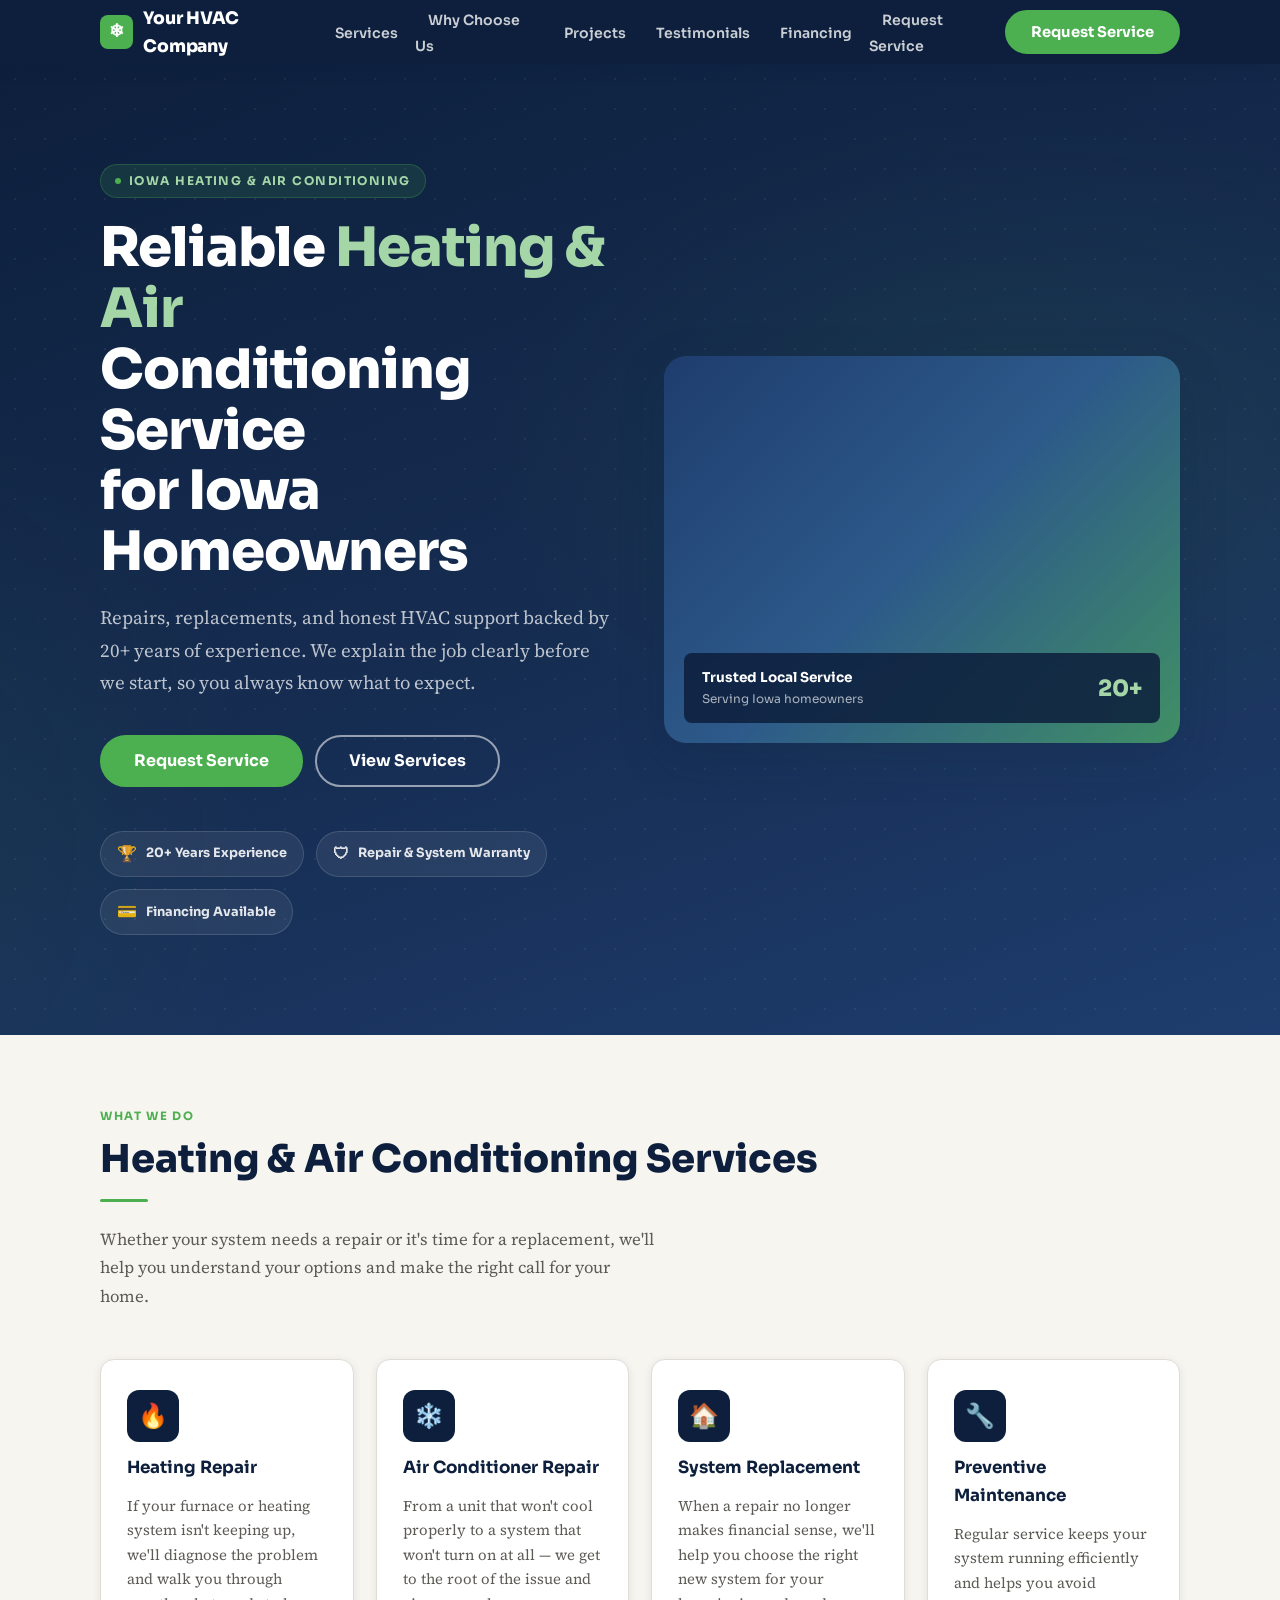
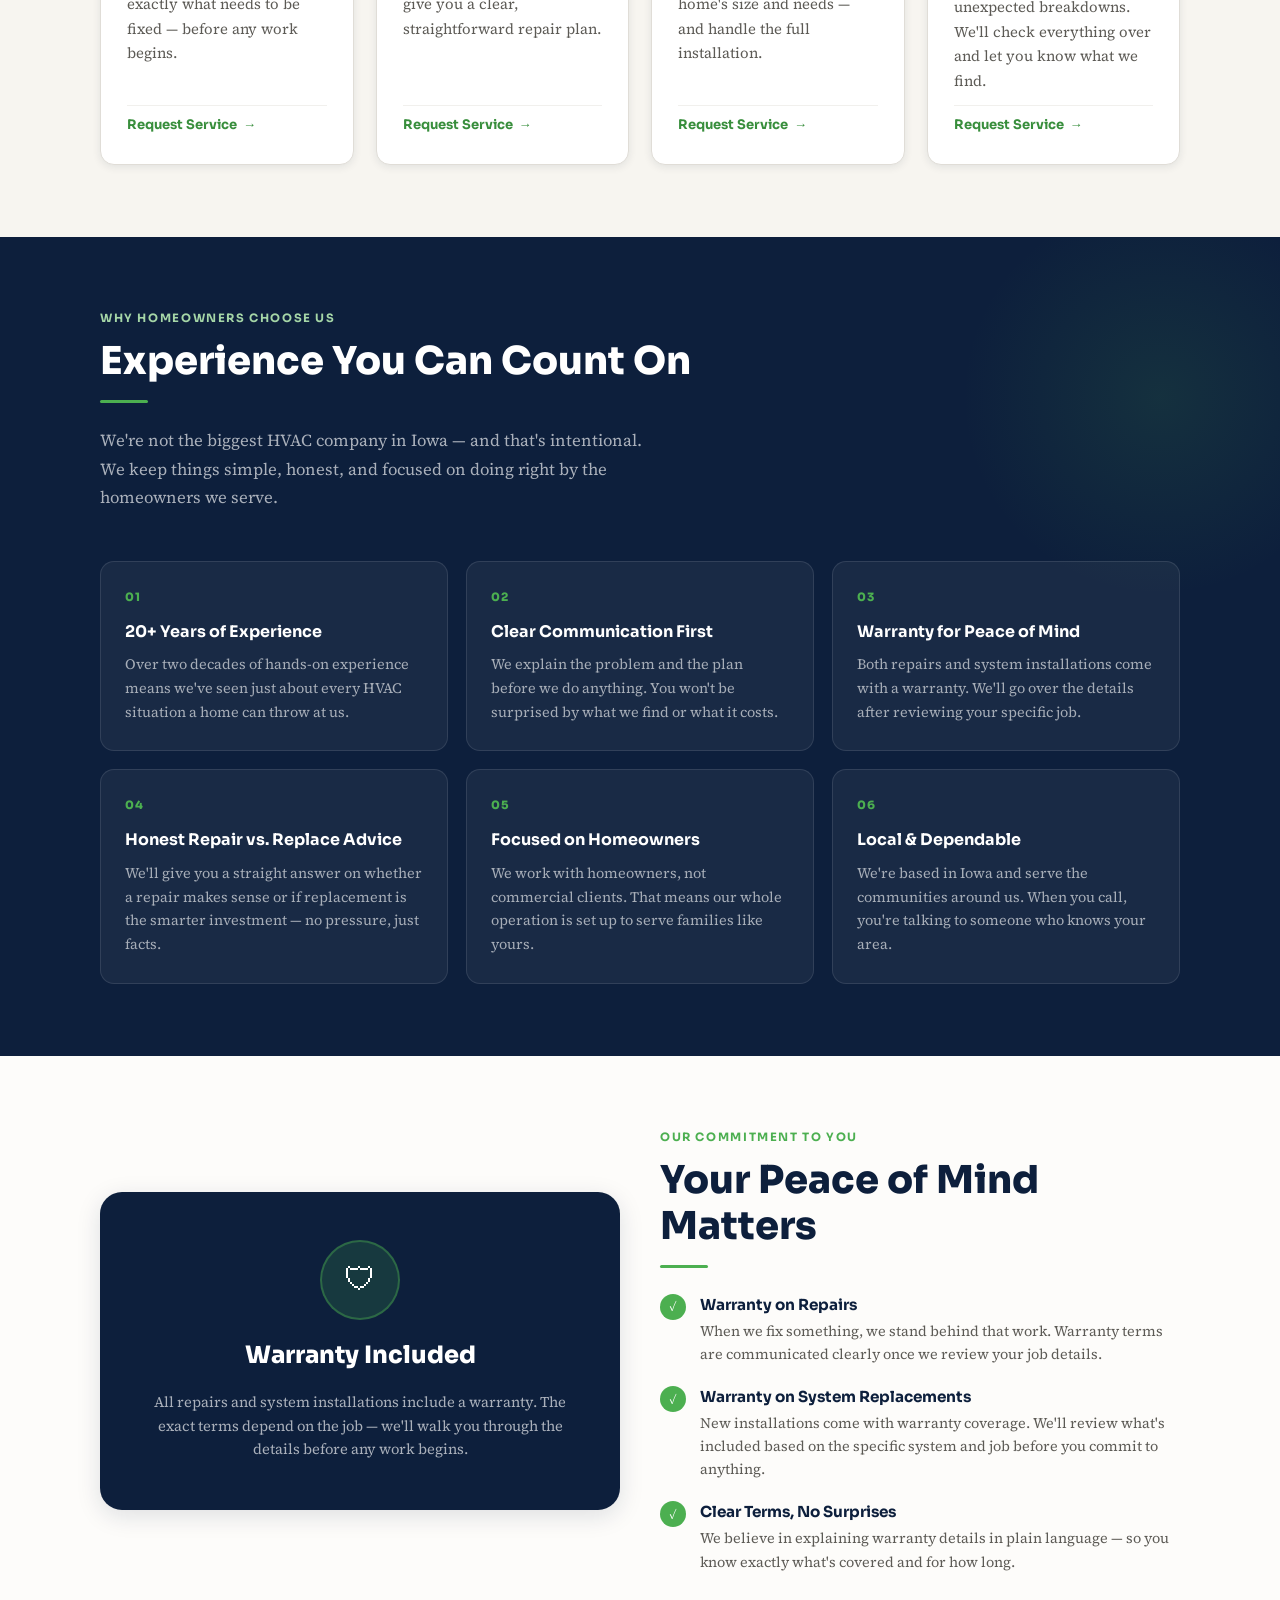
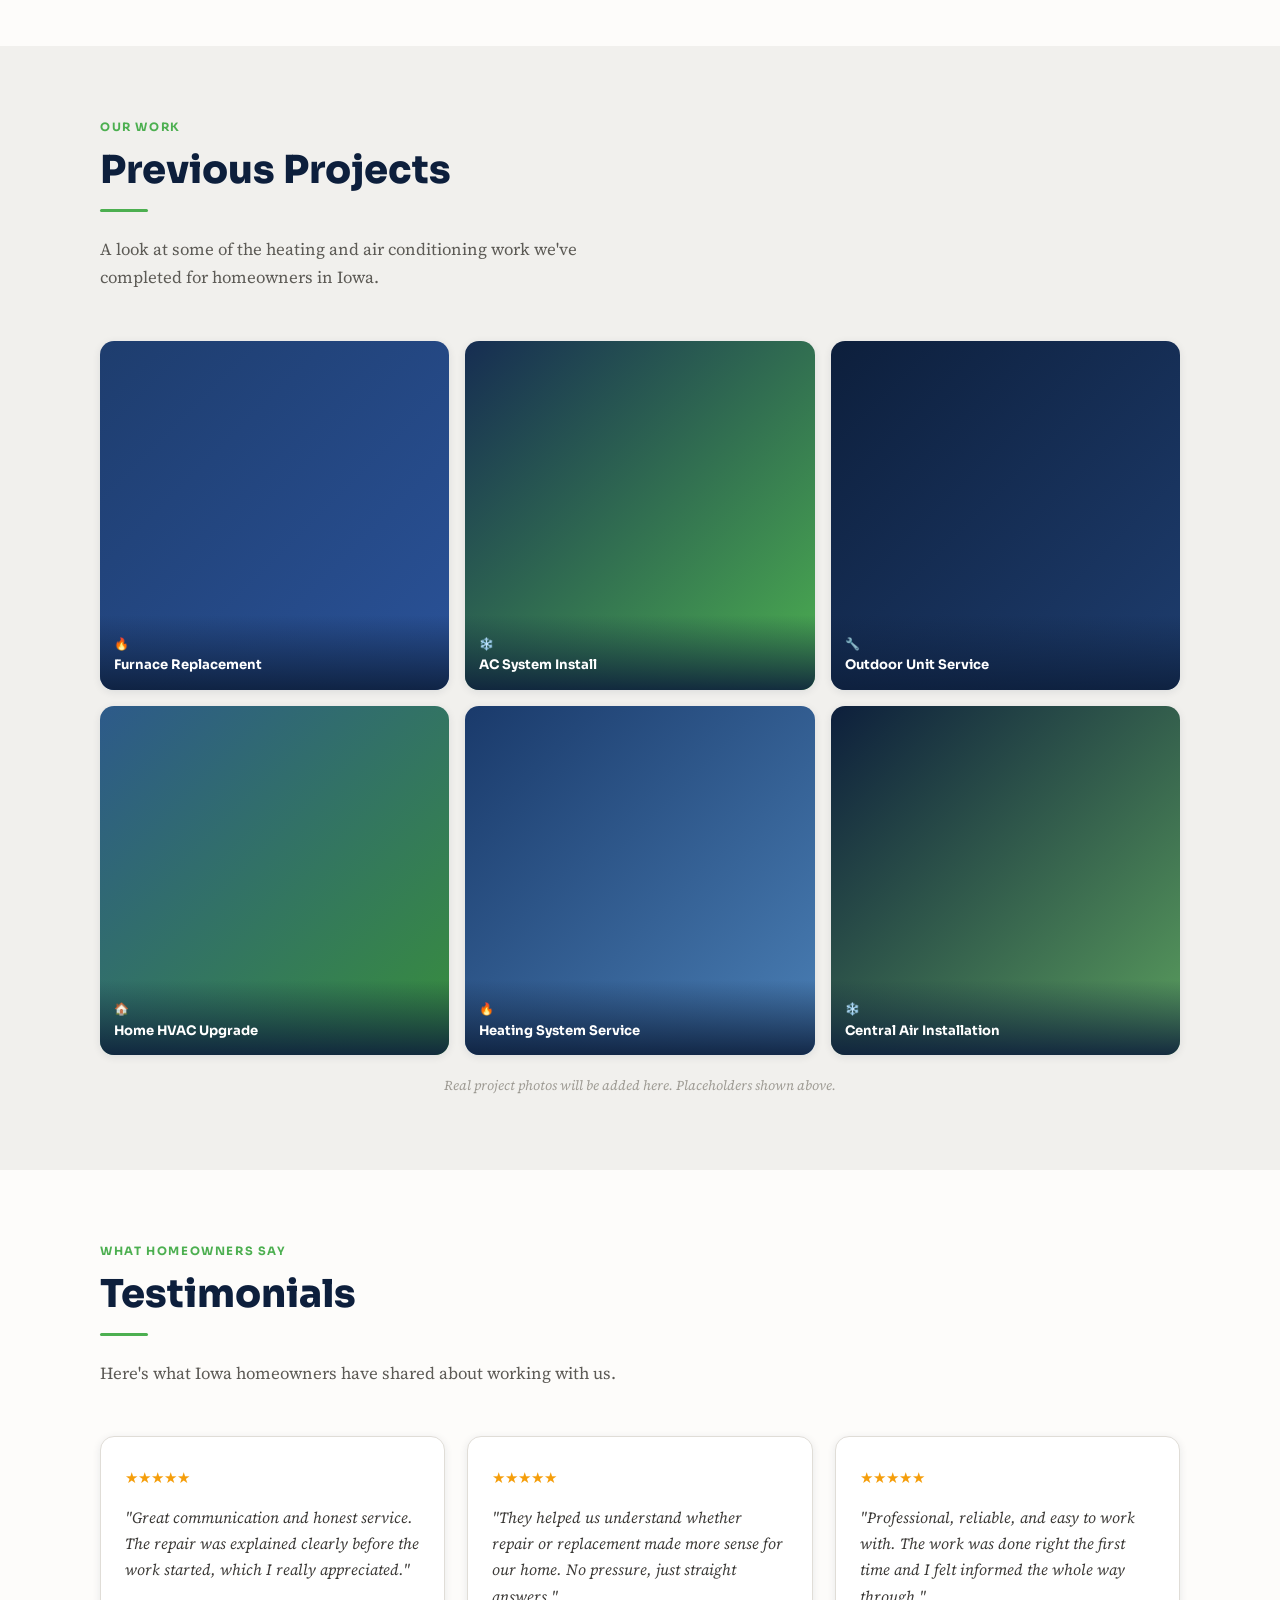
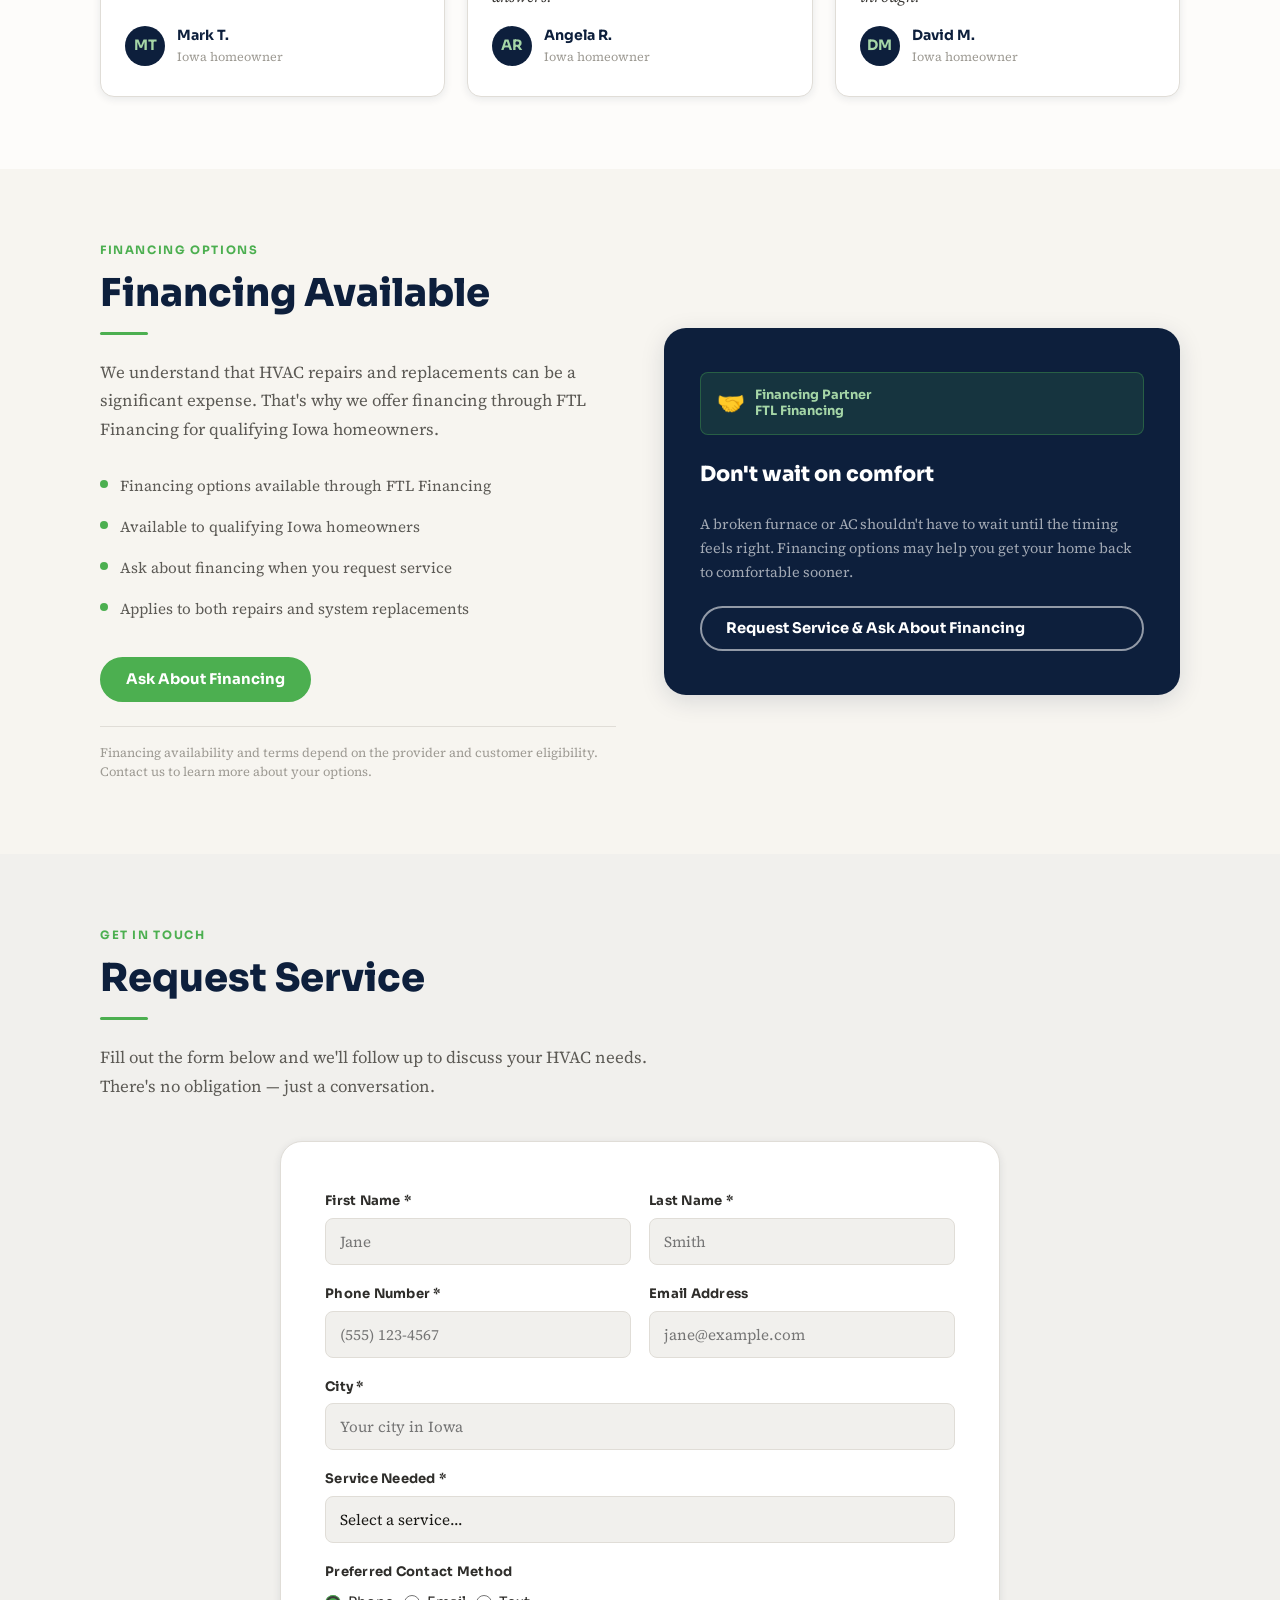
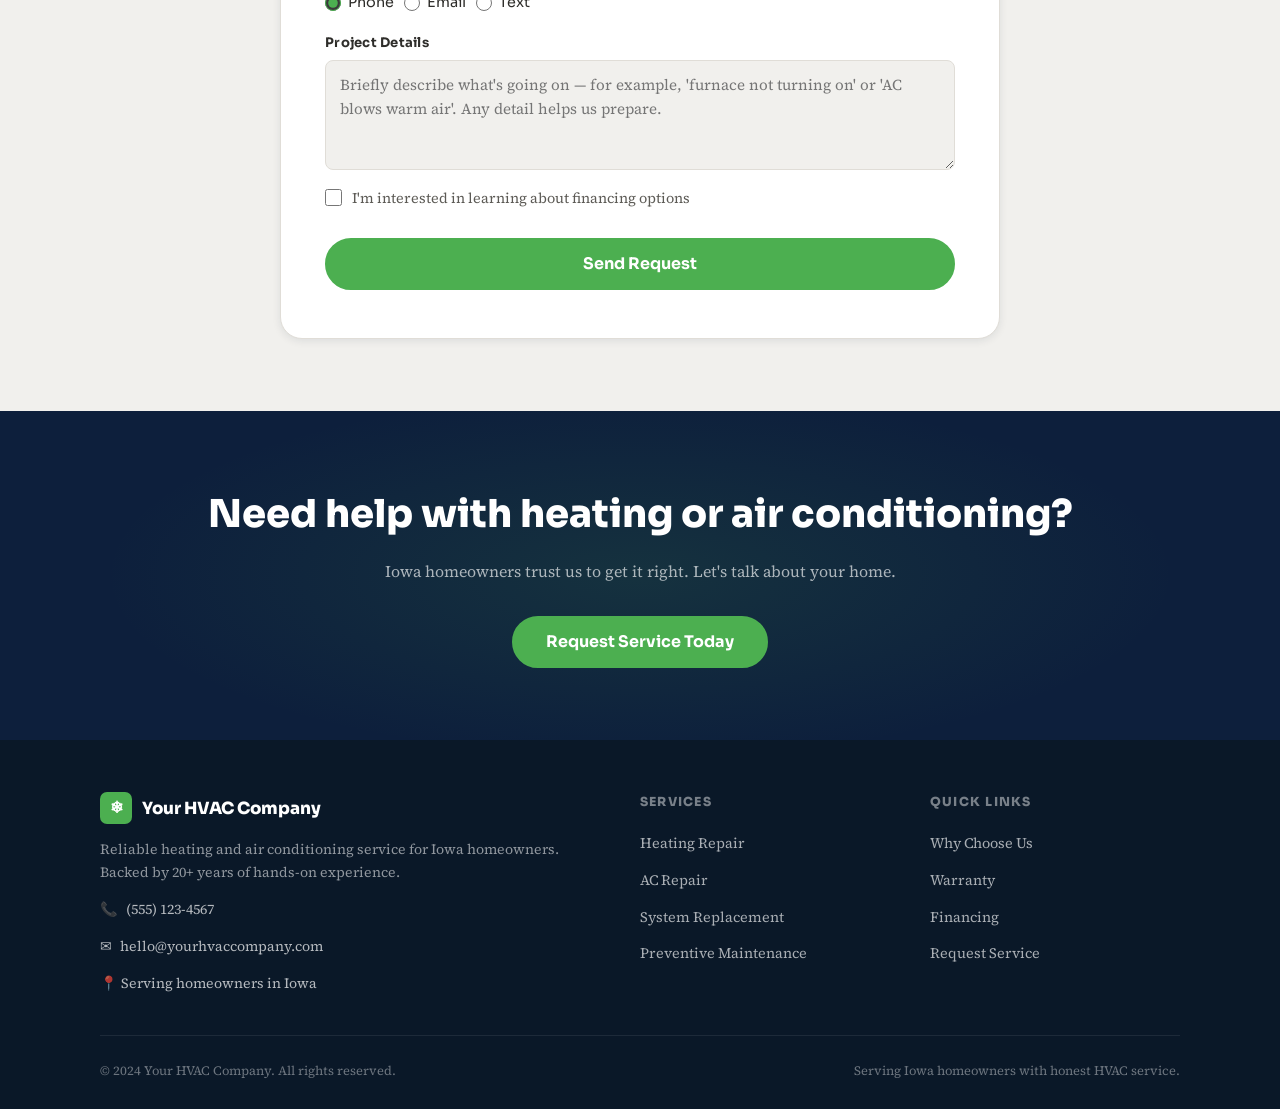
==== index.html @ d0498e83 "Create index.html" ====
<!DOCTYPE html>
<html lang="en">
<head>
  <meta charset="UTF-8" />
  <meta name="viewport" content="width=device-width, initial-scale=1.0" />
  <!-- REPLACE: Update the title with your real business name -->
  <title>Your HVAC Company | Iowa Heating & Air Conditioning</title>
  <meta name="description" content="Reliable heating and air conditioning repair and replacement for Iowa homeowners. 20+ years of experience. Warranty included. Financing available." />

  <!-- Google Fonts: Sora (display) + Source Serif 4 (body warmth) -->
  <link rel="preconnect" href="https://fonts.googleapis.com" />
  <link rel="preconnect" href="https://fonts.gstatic.com" crossorigin />
  <link href="https://fonts.googleapis.com/css2?family=Sora:wght@400;600;700;800&family=Source+Serif+4:ital,opsz,wght@0,8..60,300;0,8..60,400;1,8..60,300&display=swap" rel="stylesheet" />

  <style>
    /* ============================================================
       CSS VARIABLES — Edit colors and fonts here to rebrand easily
       ============================================================ */
    :root {
      --navy:        #0d1f3c;
      --navy-mid:    #162d52;
      --navy-light:  #1e3d6e;
      --green:       #4caf50;
      --green-dark:  #388e3c;
      --green-light: #a5d6a7;
      --cream:       #f7f5f0;
      --warm-white:  #fdfcfa;
      --gray-100:    #f1f0ed;
      --gray-200:    #e0ddd7;
      --gray-400:    #9e9b94;
      --gray-600:    #5c5a55;
      --gray-800:    #2e2d2a;
      --text-dark:   #1a1916;
      --text-mid:    #3a3835;
      --shadow-sm:   0 2px 8px rgba(13,31,60,0.09);
      --shadow-md:   0 6px 24px rgba(13,31,60,0.13);
      --shadow-lg:   0 16px 48px rgba(13,31,60,0.18);
      --radius-sm:   8px;
      --radius-md:   14px;
      --radius-lg:   22px;
      --font-display: 'Sora', sans-serif;
      --font-body:    'Source Serif 4', Georgia, serif;
      --transition:  0.22s ease;
    }

    /* ============================================================
       RESET & BASE
       ============================================================ */
    *, *::before, *::after { box-sizing: border-box; margin: 0; padding: 0; }

    html { scroll-behavior: smooth; font-size: 16px; }

    body {
      font-family: var(--font-body);
      color: var(--text-dark);
      background: var(--warm-white);
      line-height: 1.65;
      -webkit-font-smoothing: antialiased;
    }

    img { display: block; width: 100%; height: auto; object-fit: cover; }

    a { color: inherit; text-decoration: none; }

    ul { list-style: none; }

    /* ============================================================
       UTILITY CLASSES
       ============================================================ */
    .container {
      width: 100%;
      max-width: 1120px;
      margin: 0 auto;
      padding: 0 20px;
    }

    .section-label {
      font-family: var(--font-display);
      font-size: 0.72rem;
      font-weight: 700;
      letter-spacing: 0.14em;
      text-transform: uppercase;
      color: var(--green);
      margin-bottom: 10px;
    }

    .section-title {
      font-family: var(--font-display);
      font-size: clamp(1.6rem, 4vw, 2.4rem);
      font-weight: 800;
      line-height: 1.2;
      color: var(--navy);
      margin-bottom: 14px;
    }

    .section-subtitle {
      font-size: 1.05rem;
      color: var(--gray-600);
      max-width: 560px;
      line-height: 1.7;
    }

    .btn {
      display: inline-flex;
      align-items: center;
      gap: 8px;
      font-family: var(--font-display);
      font-size: 0.92rem;
      font-weight: 700;
      padding: 13px 24px;
      border-radius: 50px;
      cursor: pointer;
      border: 2px solid transparent;
      transition: background var(--transition), color var(--transition),
                  border-color var(--transition), transform var(--transition),
                  box-shadow var(--transition);
      white-space: nowrap;
      text-decoration: none;
      line-height: 1;
    }

    .btn:active { transform: scale(0.97); }

    .btn-primary {
      background: var(--green);
      color: #fff;
      border-color: var(--green);
    }
    .btn-primary:hover {
      background: var(--green-dark);
      border-color: var(--green-dark);
      box-shadow: 0 4px 18px rgba(76,175,80,0.38);
    }

    .btn-outline-white {
      background: transparent;
      color: #fff;
      border-color: rgba(255,255,255,0.55);
    }
    .btn-outline-white:hover {
      background: rgba(255,255,255,0.12);
      border-color: #fff;
    }

    .btn-outline-navy {
      background: transparent;
      color: var(--navy);
      border-color: var(--navy);
    }
    .btn-outline-navy:hover {
      background: var(--navy);
      color: #fff;
    }

    .btn-lg {
      font-size: 1rem;
      padding: 16px 32px;
    }

    section { padding: 72px 0; }

    /* ============================================================
       HEADER / NAV
       ============================================================ */
    .site-header {
      position: sticky;
      top: 0;
      z-index: 1000;
      background: var(--navy);
      box-shadow: 0 2px 16px rgba(13,31,60,0.22);
      transition: background var(--transition);
    }

    .nav-inner {
      display: flex;
      align-items: center;
      justify-content: space-between;
      height: 64px;
    }

    /* REPLACE: Swap this text/logo with your real business logo image */
    .nav-logo {
      display: flex;
      align-items: center;
      gap: 10px;
      font-family: var(--font-display);
      font-weight: 800;
      font-size: 1.08rem;
      color: #fff;
      letter-spacing: -0.01em;
    }

    .nav-logo-icon {
      width: 34px;
      height: 34px;
      background: var(--green);
      border-radius: 8px;
      display: flex;
      align-items: center;
      justify-content: center;
      font-size: 1.1rem;
    }

    .nav-links {
      display: none;
      align-items: center;
      gap: 4px;
    }

    .nav-links a {
      font-family: var(--font-display);
      font-size: 0.88rem;
      font-weight: 600;
      color: rgba(255,255,255,0.78);
      padding: 8px 13px;
      border-radius: 6px;
      transition: color var(--transition), background var(--transition);
    }

    .nav-links a:hover {
      color: #fff;
      background: rgba(255,255,255,0.08);
    }

    .nav-cta {
      display: none;
    }

    .hamburger {
      background: none;
      border: none;
      cursor: pointer;
      padding: 8px;
      display: flex;
      flex-direction: column;
      gap: 5px;
    }

    .hamburger span {
      display: block;
      width: 24px;
      height: 2px;
      background: #fff;
      border-radius: 2px;
      transition: transform var(--transition), opacity var(--transition);
    }

    .hamburger.open span:nth-child(1) { transform: translateY(7px) rotate(45deg); }
    .hamburger.open span:nth-child(2) { opacity: 0; }
    .hamburger.open span:nth-child(3) { transform: translateY(-7px) rotate(-45deg); }

    /* Mobile menu drawer */
    .mobile-menu {
      display: none;
      flex-direction: column;
      background: var(--navy-mid);
      padding: 12px 20px 24px;
      border-top: 1px solid rgba(255,255,255,0.08);
    }

    .mobile-menu.open { display: flex; }

    .mobile-menu a {
      font-family: var(--font-display);
      font-size: 1rem;
      font-weight: 600;
      color: rgba(255,255,255,0.85);
      padding: 13px 0;
      border-bottom: 1px solid rgba(255,255,255,0.08);
      transition: color var(--transition);
    }

    .mobile-menu a:last-child { border-bottom: none; }
    .mobile-menu a:hover { color: var(--green-light); }

    .mobile-menu-cta {
      margin-top: 16px;
      width: 100%;
      justify-content: center;
    }

    @media (min-width: 768px) {
      .hamburger { display: none; }
      .nav-links { display: flex; }
      .nav-cta { display: inline-flex; }
    }

    /* ============================================================
       HERO
       ============================================================ */
    .hero {
      position: relative;
      background: var(--navy);
      overflow: hidden;
      padding: 0;
      min-height: 92vh;
      display: flex;
      align-items: center;
    }

    /* Subtle geometric background texture */
    .hero::before {
      content: '';
      position: absolute;
      inset: 0;
      background:
        radial-gradient(ellipse 70% 60% at 80% 40%, rgba(76,175,80,0.10) 0%, transparent 60%),
        radial-gradient(ellipse 50% 80% at -10% 80%, rgba(76,175,80,0.07) 0%, transparent 60%),
        linear-gradient(160deg, #0d1f3c 0%, #162d52 55%, #1e3d6e 100%);
      pointer-events: none;
    }

    /* Decorative dot grid */
    .hero::after {
      content: '';
      position: absolute;
      inset: 0;
      background-image: radial-gradient(circle, rgba(255,255,255,0.06) 1px, transparent 1px);
      background-size: 30px 30px;
      pointer-events: none;
    }

    .hero-inner {
      position: relative;
      z-index: 2;
      width: 100%;
      padding: 80px 20px 72px;
      max-width: 1120px;
      margin: 0 auto;
      display: grid;
      grid-template-columns: 1fr;
      gap: 48px;
      align-items: center;
    }

    .hero-eyebrow {
      display: inline-flex;
      align-items: center;
      gap: 8px;
      font-family: var(--font-display);
      font-size: 0.75rem;
      font-weight: 700;
      letter-spacing: 0.12em;
      text-transform: uppercase;
      color: var(--green-light);
      background: rgba(76,175,80,0.14);
      border: 1px solid rgba(76,175,80,0.28);
      padding: 6px 14px;
      border-radius: 50px;
      margin-bottom: 20px;
    }

    .hero-eyebrow::before {
      content: '';
      width: 6px;
      height: 6px;
      background: var(--green);
      border-radius: 50%;
    }

    .hero-headline {
      font-family: var(--font-display);
      font-size: clamp(2rem, 6vw, 3.4rem);
      font-weight: 800;
      line-height: 1.12;
      color: #fff;
      letter-spacing: -0.02em;
      margin-bottom: 18px;
    }

    .hero-headline em {
      font-style: normal;
      color: var(--green-light);
    }

    .hero-subheadline {
      font-family: var(--font-body);
      font-size: clamp(1rem, 2.5vw, 1.18rem);
      color: rgba(255,255,255,0.72);
      line-height: 1.72;
      margin-bottom: 36px;
      max-width: 520px;
    }

    .hero-buttons {
      display: flex;
      flex-wrap: wrap;
      gap: 12px;
      margin-bottom: 44px;
    }

    /* Trust badges */
    .hero-badges {
      display: flex;
      flex-wrap: wrap;
      gap: 12px;
    }

    .trust-badge {
      display: flex;
      align-items: center;
      gap: 9px;
      background: rgba(255,255,255,0.07);
      border: 1px solid rgba(255,255,255,0.13);
      border-radius: 50px;
      padding: 9px 16px;
      font-family: var(--font-display);
      font-size: 0.8rem;
      font-weight: 700;
      color: rgba(255,255,255,0.88);
    }

    .trust-badge-icon {
      font-size: 1rem;
    }

    /* Hero image card */
    .hero-image-wrap {
      position: relative;
    }

    .hero-image-card {
      border-radius: var(--radius-lg);
      overflow: hidden;
      box-shadow: var(--shadow-lg);
      aspect-ratio: 4/3;
      /* REPLACE: Replace this gradient with a real photo of your work or a home HVAC install */
      background: linear-gradient(135deg, #1e3d6e 0%, #2d5a8a 50%, #4caf50 130%);
      position: relative;
    }

    .hero-image-card img {
      height: 100%;
      opacity: 0.85;
    }

    /* Overlay text on hero card */
    .hero-card-badge {
      position: absolute;
      bottom: 20px;
      left: 20px;
      right: 20px;
      background: rgba(13,31,60,0.86);
      backdrop-filter: blur(8px);
      border-radius: var(--radius-sm);
      padding: 14px 18px;
      display: flex;
      align-items: center;
      justify-content: space-between;
      gap: 12px;
    }

    .hero-card-badge-text {
      font-family: var(--font-display);
      font-size: 0.85rem;
      font-weight: 700;
      color: #fff;
    }

    .hero-card-badge-sub {
      font-size: 0.75rem;
      color: rgba(255,255,255,0.65);
      font-family: var(--font-display);
    }

    .hero-card-badge-stat {
      font-family: var(--font-display);
      font-size: 1.4rem;
      font-weight: 800;
      color: var(--green-light);
    }

    @media (min-width: 900px) {
      .hero-inner {
        grid-template-columns: 1fr 1fr;
        min-height: 88vh;
        padding: 100px 20px;
      }
    }

    /* ============================================================
       SERVICES SECTION
       ============================================================ */
    #services {
      background: var(--cream);
    }

    .services-header {
      margin-bottom: 48px;
    }

    .services-grid {
      display: grid;
      grid-template-columns: 1fr;
      gap: 22px;
    }

    @media (min-width: 600px) {
      .services-grid { grid-template-columns: 1fr 1fr; }
    }

    @media (min-width: 1000px) {
      .services-grid { grid-template-columns: repeat(4, 1fr); }
    }

    .service-card {
      background: #fff;
      border-radius: var(--radius-md);
      padding: 30px 26px 28px;
      box-shadow: var(--shadow-sm);
      border: 1px solid var(--gray-200);
      transition: transform var(--transition), box-shadow var(--transition);
      display: flex;
      flex-direction: column;
      gap: 12px;
    }

    .service-card:hover {
      transform: translateY(-4px);
      box-shadow: var(--shadow-md);
    }

    .service-icon {
      width: 52px;
      height: 52px;
      background: var(--navy);
      border-radius: 12px;
      display: flex;
      align-items: center;
      justify-content: center;
      font-size: 1.5rem;
      flex-shrink: 0;
    }

    .service-title {
      font-family: var(--font-display);
      font-size: 1.05rem;
      font-weight: 700;
      color: var(--navy);
    }

    .service-desc {
      font-size: 0.93rem;
      color: var(--gray-600);
      line-height: 1.65;
    }

    .service-link {
      margin-top: auto;
      display: inline-flex;
      align-items: center;
      gap: 6px;
      font-family: var(--font-display);
      font-size: 0.82rem;
      font-weight: 700;
      color: var(--green-dark);
      padding-top: 8px;
      border-top: 1px solid var(--gray-100);
    }

    .service-link::after { content: ' →'; }

    /* ============================================================
       WHY CHOOSE US
       ============================================================ */
    #why {
      background: var(--navy);
      position: relative;
      overflow: hidden;
    }

    #why::before {
      content: '';
      position: absolute;
      top: -40px;
      right: -80px;
      width: 400px;
      height: 400px;
      background: radial-gradient(circle, rgba(76,175,80,0.12) 0%, transparent 70%);
      pointer-events: none;
    }

    #why .section-title { color: #fff; }
    #why .section-label { color: var(--green-light); }
    #why .section-subtitle { color: rgba(255,255,255,0.65); }

    .why-grid {
      display: grid;
      grid-template-columns: 1fr;
      gap: 18px;
      margin-top: 48px;
    }

    @media (min-width: 600px) {
      .why-grid { grid-template-columns: 1fr 1fr; }
    }

    @media (min-width: 960px) {
      .why-grid { grid-template-columns: repeat(3, 1fr); }
    }

    .why-card {
      background: rgba(255,255,255,0.05);
      border: 1px solid rgba(255,255,255,0.1);
      border-radius: var(--radius-md);
      padding: 26px 24px;
      transition: background var(--transition), border-color var(--transition);
    }

    .why-card:hover {
      background: rgba(255,255,255,0.09);
      border-color: rgba(76,175,80,0.35);
    }

    .why-num {
      font-family: var(--font-display);
      font-size: 0.72rem;
      font-weight: 800;
      letter-spacing: 0.1em;
      color: var(--green);
      margin-bottom: 12px;
    }

    .why-card-title {
      font-family: var(--font-display);
      font-size: 1rem;
      font-weight: 700;
      color: #fff;
      margin-bottom: 8px;
    }

    .why-card-desc {
      font-size: 0.9rem;
      color: rgba(255,255,255,0.62);
      line-height: 1.65;
    }

    /* ============================================================
       WARRANTY / PEACE OF MIND
       ============================================================ */
    #warranty {
      background: var(--warm-white);
    }

    .warranty-wrap {
      display: grid;
      grid-template-columns: 1fr;
      gap: 40px;
      align-items: center;
    }

    @media (min-width: 860px) {
      .warranty-wrap { grid-template-columns: 1fr 1fr; }
    }

    .warranty-badge-large {
      background: var(--navy);
      border-radius: var(--radius-lg);
      padding: 48px 36px;
      text-align: center;
      color: #fff;
      display: flex;
      flex-direction: column;
      align-items: center;
      gap: 16px;
      box-shadow: var(--shadow-md);
    }

    .warranty-icon-wrap {
      width: 80px;
      height: 80px;
      background: rgba(76,175,80,0.18);
      border: 2px solid rgba(76,175,80,0.4);
      border-radius: 50%;
      display: flex;
      align-items: center;
      justify-content: center;
      font-size: 2rem;
    }

    .warranty-badge-title {
      font-family: var(--font-display);
      font-size: 1.5rem;
      font-weight: 800;
    }

    .warranty-badge-sub {
      font-size: 0.92rem;
      color: rgba(255,255,255,0.65);
      line-height: 1.6;
    }

    .warranty-points {
      display: flex;
      flex-direction: column;
      gap: 18px;
    }

    .warranty-point {
      display: flex;
      gap: 14px;
      align-items: flex-start;
    }

    .warranty-check {
      width: 26px;
      height: 26px;
      background: var(--green);
      border-radius: 50%;
      display: flex;
      align-items: center;
      justify-content: center;
      font-size: 0.8rem;
      color: #fff;
      flex-shrink: 0;
      margin-top: 2px;
    }

    .warranty-point-text strong {
      display: block;
      font-family: var(--font-display);
      font-size: 0.95rem;
      font-weight: 700;
      color: var(--navy);
      margin-bottom: 3px;
    }

    .warranty-point-text p {
      font-size: 0.9rem;
      color: var(--gray-600);
      line-height: 1.6;
    }

    /* ============================================================
       PROJECTS GALLERY
       ============================================================ */
    #projects {
      background: var(--gray-100);
    }

    .projects-grid {
      display: grid;
      grid-template-columns: 1fr 1fr;
      gap: 16px;
      margin-top: 48px;
    }

    @media (min-width: 768px) {
      .projects-grid { grid-template-columns: repeat(3, 1fr); }
    }

    .project-card {
      border-radius: var(--radius-md);
      overflow: hidden;
      box-shadow: var(--shadow-sm);
      background: var(--navy-light);
      aspect-ratio: 1;
      position: relative;
      cursor: pointer;
      transition: transform var(--transition), box-shadow var(--transition);
    }

    .project-card:hover {
      transform: scale(1.02);
      box-shadow: var(--shadow-md);
    }

    /* REPLACE: Replace these gradient placeholders with real project photos */
    .project-card:nth-child(1) { background: linear-gradient(135deg, #1e3d6e, #2a5298); }
    .project-card:nth-child(2) { background: linear-gradient(135deg, #162d52, #4caf50); }
    .project-card:nth-child(3) { background: linear-gradient(135deg, #0d1f3c, #1e3d6e); }
    .project-card:nth-child(4) { background: linear-gradient(135deg, #2d5a8a, #388e3c); }
    .project-card:nth-child(5) { background: linear-gradient(135deg, #1a3a6b, #4a7fb5); }
    .project-card:nth-child(6) { background: linear-gradient(135deg, #0d1f3c, #5a9e5d); }

    .project-card img {
      width: 100%;
      height: 100%;
      object-fit: cover;
      opacity: 0.6;
    }

    .project-caption {
      position: absolute;
      bottom: 0; left: 0; right: 0;
      background: linear-gradient(transparent, rgba(13,31,60,0.9));
      padding: 20px 14px 14px;
    }

    .project-caption-text {
      font-family: var(--font-display);
      font-size: 0.82rem;
      font-weight: 700;
      color: #fff;
    }

    .project-caption-icon {
      font-size: 0.75rem;
      color: var(--green-light);
    }

    .projects-note {
      margin-top: 20px;
      font-size: 0.85rem;
      color: var(--gray-400);
      text-align: center;
      font-style: italic;
    }

    /* ============================================================
       TESTIMONIALS
       ============================================================ */
    #testimonials {
      background: var(--warm-white);
    }

    .testimonials-grid {
      display: grid;
      grid-template-columns: 1fr;
      gap: 22px;
      margin-top: 48px;
    }

    @media (min-width: 640px) {
      .testimonials-grid { grid-template-columns: 1fr 1fr; }
    }

    @media (min-width: 960px) {
      .testimonials-grid { grid-template-columns: repeat(3, 1fr); }
    }

    .testimonial-card {
      background: #fff;
      border: 1px solid var(--gray-200);
      border-radius: var(--radius-md);
      padding: 28px 24px;
      box-shadow: var(--shadow-sm);
      display: flex;
      flex-direction: column;
      gap: 14px;
    }

    .testimonial-stars {
      display: flex;
      gap: 3px;
      color: #f59e0b;
      font-size: 0.95rem;
    }

    .testimonial-quote {
      font-size: 0.97rem;
      color: var(--text-mid);
      line-height: 1.7;
      font-style: italic;
    }

    .testimonial-author {
      display: flex;
      align-items: center;
      gap: 12px;
      margin-top: auto;
    }

    .testimonial-avatar {
      width: 40px;
      height: 40px;
      background: var(--navy);
      border-radius: 50%;
      display: flex;
      align-items: center;
      justify-content: center;
      font-family: var(--font-display);
      font-weight: 700;
      font-size: 0.9rem;
      color: var(--green-light);
      flex-shrink: 0;
    }

    .testimonial-name {
      font-family: var(--font-display);
      font-size: 0.88rem;
      font-weight: 700;
      color: var(--navy);
    }

    .testimonial-location {
      font-size: 0.78rem;
      color: var(--gray-400);
    }

    /* ============================================================
       FINANCING
       ============================================================ */
    #financing {
      background: var(--cream);
    }

    .financing-inner {
      display: grid;
      grid-template-columns: 1fr;
      gap: 48px;
      align-items: center;
    }

    @media (min-width: 860px) {
      .financing-inner { grid-template-columns: 1fr 1fr; }
    }

    .financing-highlights {
      display: flex;
      flex-direction: column;
      gap: 16px;
      margin: 28px 0 36px;
    }

    .financing-item {
      display: flex;
      align-items: flex-start;
      gap: 12px;
      font-size: 0.95rem;
      color: var(--gray-600);
    }

    .financing-item-dot {
      width: 8px;
      height: 8px;
      background: var(--green);
      border-radius: 50%;
      margin-top: 7px;
      flex-shrink: 0;
    }

    .financing-disclaimer {
      font-size: 0.8rem;
      color: var(--gray-400);
      line-height: 1.55;
      border-top: 1px solid var(--gray-200);
      padding-top: 16px;
      margin-top: 24px;
    }

    .financing-visual {
      background: var(--navy);
      border-radius: var(--radius-lg);
      padding: 44px 36px;
      display: flex;
      flex-direction: column;
      gap: 22px;
      box-shadow: var(--shadow-md);
    }

    .financing-visual-title {
      font-family: var(--font-display);
      font-size: 1.3rem;
      font-weight: 800;
      color: #fff;
    }

    .financing-visual-sub {
      font-size: 0.9rem;
      color: rgba(255,255,255,0.62);
      line-height: 1.65;
    }

    .financing-partner-badge {
      display: inline-flex;
      align-items: center;
      gap: 10px;
      background: rgba(76,175,80,0.15);
      border: 1px solid rgba(76,175,80,0.35);
      border-radius: 8px;
      padding: 12px 16px;
    }

    .financing-partner-icon {
      font-size: 1.4rem;
    }

    .financing-partner-label {
      font-family: var(--font-display);
      font-size: 0.8rem;
      font-weight: 700;
      color: var(--green-light);
      line-height: 1.3;
    }

    /* ============================================================
       REQUEST SERVICE FORM
       ============================================================ */
    #request {
      background: var(--warm-white);
    }

    .form-header {
      margin-bottom: 40px;
    }

    .service-form {
      background: #fff;
      border: 1px solid var(--gray-200);
      border-radius: var(--radius-lg);
      padding: 40px 28px;
      box-shadow: var(--shadow-sm);
      max-width: 720px;
      margin: 0 auto;
    }

    @media (min-width: 600px) {
      .service-form { padding: 48px 44px; }
    }

    .form-row {
      display: grid;
      grid-template-columns: 1fr;
      gap: 18px;
      margin-bottom: 18px;
    }

    @media (min-width: 580px) {
      .form-row.two-col { grid-template-columns: 1fr 1fr; }
    }

    .form-group {
      display: flex;
      flex-direction: column;
      gap: 6px;
    }

    .form-label {
      font-family: var(--font-display);
      font-size: 0.82rem;
      font-weight: 700;
      color: var(--gray-800);
      letter-spacing: 0.02em;
    }

    .form-control {
      font-family: var(--font-body);
      font-size: 0.95rem;
      color: var(--text-dark);
      background: var(--gray-100);
      border: 1.5px solid var(--gray-200);
      border-radius: var(--radius-sm);
      padding: 12px 14px;
      width: 100%;
      transition: border-color var(--transition), background var(--transition);
      appearance: none;
    }

    .form-control:focus {
      outline: none;
      border-color: var(--green);
      background: #fff;
    }

    textarea.form-control {
      min-height: 110px;
      resize: vertical;
      line-height: 1.6;
    }

    .radio-group {
      display: flex;
      flex-wrap: wrap;
      gap: 10px;
      margin-top: 2px;
    }

    .radio-label {
      display: flex;
      align-items: center;
      gap: 7px;
      font-size: 0.9rem;
      color: var(--gray-800);
      cursor: pointer;
      font-family: var(--font-display);
    }

    .radio-label input[type="radio"] {
      accent-color: var(--green);
      width: 16px;
      height: 16px;
    }

    .checkbox-label {
      display: flex;
      align-items: flex-start;
      gap: 10px;
      font-size: 0.9rem;
      color: var(--gray-600);
      cursor: pointer;
      line-height: 1.5;
    }

    .checkbox-label input[type="checkbox"] {
      accent-color: var(--green);
      width: 17px;
      height: 17px;
      flex-shrink: 0;
      margin-top: 1px;
    }

    .form-submit-wrap {
      margin-top: 28px;
    }

    .btn-submit {
      width: 100%;
      justify-content: center;
      font-size: 1rem;
      padding: 16px 32px;
    }

    /* Form success message */
    .form-success {
      display: none;
      background: #f0fdf4;
      border: 1.5px solid var(--green);
      border-radius: var(--radius-md);
      padding: 32px 28px;
      text-align: center;
      flex-direction: column;
      align-items: center;
      gap: 12px;
    }

    .form-success.visible { display: flex; }

    .form-success-icon {
      font-size: 2.5rem;
    }

    .form-success-title {
      font-family: var(--font-display);
      font-size: 1.2rem;
      font-weight: 800;
      color: var(--green-dark);
    }

    .form-success-msg {
      font-size: 0.95rem;
      color: var(--gray-600);
      line-height: 1.65;
    }

    /* ============================================================
       FINAL CTA BANNER
       ============================================================ */
    .cta-banner {
      background: var(--navy);
      padding: 72px 0;
      text-align: center;
      position: relative;
      overflow: hidden;
    }

    .cta-banner::before {
      content: '';
      position: absolute;
      inset: 0;
      background: radial-gradient(ellipse 60% 80% at 50% 50%, rgba(76,175,80,0.13) 0%, transparent 70%);
      pointer-events: none;
    }

    .cta-banner-inner {
      position: relative;
      z-index: 1;
    }

    .cta-banner-title {
      font-family: var(--font-display);
      font-size: clamp(1.6rem, 4vw, 2.4rem);
      font-weight: 800;
      color: #fff;
      margin-bottom: 12px;
    }

    .cta-banner-sub {
      font-size: 1rem;
      color: rgba(255,255,255,0.65);
      margin-bottom: 32px;
    }

    /* ============================================================
       FOOTER
       ============================================================ */
    footer {
      background: #0a1828;
      color: rgba(255,255,255,0.7);
      padding: 52px 0 28px;
    }

    .footer-inner {
      display: grid;
      grid-template-columns: 1fr;
      gap: 40px;
      margin-bottom: 40px;
    }

    @media (min-width: 640px) {
      .footer-inner { grid-template-columns: 1fr 1fr; }
    }

    @media (min-width: 900px) {
      .footer-inner { grid-template-columns: 2fr 1fr 1fr; }
    }

    .footer-brand {
      display: flex;
      flex-direction: column;
      gap: 14px;
    }

    /* REPLACE: Swap logo text/icon with your real footer logo */
    .footer-logo {
      display: flex;
      align-items: center;
      gap: 10px;
      font-family: var(--font-display);
      font-weight: 800;
      font-size: 1.05rem;
      color: #fff;
    }

    .footer-logo-icon {
      width: 32px;
      height: 32px;
      background: var(--green);
      border-radius: 7px;
      display: flex;
      align-items: center;
      justify-content: center;
      font-size: 1rem;
    }

    .footer-tagline {
      font-size: 0.88rem;
      line-height: 1.6;
      color: rgba(255,255,255,0.55);
    }

    .footer-contact-item {
      display: flex;
      align-items: center;
      gap: 8px;
      font-size: 0.88rem;
      color: rgba(255,255,255,0.7);
    }

    .footer-contact-item a:hover {
      color: var(--green-light);
    }

    .footer-col-title {
      font-family: var(--font-display);
      font-size: 0.78rem;
      font-weight: 800;
      letter-spacing: 0.1em;
      text-transform: uppercase;
      color: rgba(255,255,255,0.45);
      margin-bottom: 16px;
    }

    .footer-links {
      display: flex;
      flex-direction: column;
      gap: 10px;
    }

    .footer-links a {
      font-size: 0.9rem;
      color: rgba(255,255,255,0.65);
      transition: color var(--transition);
    }

    .footer-links a:hover { color: var(--green-light); }

    .footer-bottom {
      border-top: 1px solid rgba(255,255,255,0.08);
      padding-top: 24px;
      display: flex;
      flex-wrap: wrap;
      gap: 10px;
      justify-content: space-between;
      align-items: center;
    }

    .footer-copyright {
      font-size: 0.8rem;
      color: rgba(255,255,255,0.4);
    }

    .footer-area {
      font-size: 0.8rem;
      color: rgba(255,255,255,0.4);
    }

    /* ============================================================
       SCROLL REVEAL ANIMATION
       ============================================================ */
    .reveal {
      opacity: 0;
      transform: translateY(22px);
      transition: opacity 0.55s ease, transform 0.55s ease;
    }

    .reveal.revealed {
      opacity: 1;
      transform: translateY(0);
    }

    /* ============================================================
       DIVIDER UTILITY
       ============================================================ */
    .divider {
      width: 48px;
      height: 3px;
      background: var(--green);
      border-radius: 2px;
      margin: 16px 0 24px;
    }

  </style>
</head>

<body>

  <!-- ============================================================
       SITE HEADER / NAVIGATION
       ============================================================ -->
  <header class="site-header" id="top">
    <div class="container">
      <nav class="nav-inner">

        <!-- REPLACE: Swap this with your real logo image
             Example: <img src="logo.png" alt="Your HVAC Company Logo" style="height:40px;"> -->
        <a href="#top" class="nav-logo">
          <span class="nav-logo-icon">❄</span>
          Your HVAC Company
        </a>

        <!-- Desktop nav links -->
        <ul class="nav-links">
          <li><a href="#services">Services</a></li>
          <li><a href="#why">Why Choose Us</a></li>
          <li><a href="#projects">Projects</a></li>
          <li><a href="#testimonials">Testimonials</a></li>
          <li><a href="#financing">Financing</a></li>
          <li><a href="#request">Request Service</a></li>
        </ul>

        <!-- Desktop CTA -->
        <a href="#request" class="btn btn-primary nav-cta">Request Service</a>

        <!-- Mobile hamburger -->
        <button class="hamburger" id="hamburger" aria-label="Open navigation menu" aria-expanded="false">
          <span></span><span></span><span></span>
        </button>

      </nav>
    </div>

    <!-- Mobile drawer -->
    <div class="mobile-menu" id="mobileMenu" role="navigation">
      <a href="#services" class="mobile-nav-link">Services</a>
      <a href="#why" class="mobile-nav-link">Why Choose Us</a>
      <a href="#projects" class="mobile-nav-link">Projects</a>
      <a href="#testimonials" class="mobile-nav-link">Testimonials</a>
      <a href="#financing" class="mobile-nav-link">Financing</a>
      <a href="#request" class="mobile-nav-link">Request Service</a>
      <a href="#request" class="btn btn-primary mobile-menu-cta">Request Service</a>
    </div>
  </header>


  <!-- ============================================================
       HERO SECTION
       ============================================================ -->
  <section class="hero" id="hero">
    <div class="hero-inner">

      <!-- Left: Text content -->
      <div class="hero-content">
        <span class="hero-eyebrow">Iowa Heating &amp; Air Conditioning</span>

        <h1 class="hero-headline">
          Reliable <em>Heating &amp; Air</em><br>
          Conditioning Service<br>
          for Iowa Homeowners
        </h1>

        <p class="hero-subheadline">
          Repairs, replacements, and honest HVAC support backed by 20+ years of experience. We explain the job clearly before we start, so you always know what to expect.
        </p>

        <div class="hero-buttons">
          <a href="#request" class="btn btn-primary btn-lg">Request Service</a>
          <a href="#services" class="btn btn-outline-white btn-lg">View Services</a>
        </div>

        <!-- Trust badges -->
        <div class="hero-badges">
          <div class="trust-badge">
            <span class="trust-badge-icon">🏆</span>
            20+ Years Experience
          </div>
          <div class="trust-badge">
            <span class="trust-badge-icon">🛡</span>
            Repair &amp; System Warranty
          </div>
          <div class="trust-badge">
            <span class="trust-badge-icon">💳</span>
            Financing Available
          </div>
        </div>
      </div>

      <!-- Right: Image placeholder -->
      <div class="hero-image-wrap reveal">
        <div class="hero-image-card">
          <!-- REPLACE: Replace with a real photo of your work, your team, or a completed install
               Use an <img> tag here: <img src="hero-photo.jpg" alt="HVAC technician working on system"> -->
        </div>
        <div class="hero-card-badge">
          <div>
            <div class="hero-card-badge-text">Trusted Local Service</div>
            <div class="hero-card-badge-sub">Serving Iowa homeowners</div>
          </div>
          <div class="hero-card-badge-stat">20+</div>
        </div>
      </div>

    </div>
  </section>


  <!-- ============================================================
       SERVICES SECTION
       ============================================================ -->
  <section id="services">
    <div class="container">
      <div class="services-header reveal">
        <p class="section-label">What We Do</p>
        <h2 class="section-title">Heating &amp; Air Conditioning Services</h2>
        <div class="divider"></div>
        <p class="section-subtitle">
          Whether your system needs a repair or it's time for a replacement, we'll help you understand your options and make the right call for your home.
        </p>
      </div>

      <div class="services-grid">

        <!-- Service Card 1 -->
        <div class="service-card reveal">
          <div class="service-icon">🔥</div>
          <div class="service-title">Heating Repair</div>
          <p class="service-desc">
            If your furnace or heating system isn't keeping up, we'll diagnose the problem and walk you through exactly what needs to be fixed — before any work begins.
          </p>
          <a href="#request" class="service-link">Request Service</a>
        </div>

        <!-- Service Card 2 -->
        <div class="service-card reveal">
          <div class="service-icon">❄️</div>
          <div class="service-title">Air Conditioner Repair</div>
          <p class="service-desc">
            From a unit that won't cool properly to a system that won't turn on at all — we get to the root of the issue and give you a clear, straightforward repair plan.
          </p>
          <a href="#request" class="service-link">Request Service</a>
        </div>

        <!-- Service Card 3 -->
        <div class="service-card reveal">
          <div class="service-icon">🏠</div>
          <div class="service-title">System Replacement</div>
          <p class="service-desc">
            When a repair no longer makes financial sense, we'll help you choose the right new system for your home's size and needs — and handle the full installation.
          </p>
          <a href="#request" class="service-link">Request Service</a>
        </div>

        <!-- Service Card 4 -->
        <div class="service-card reveal">
          <div class="service-icon">🔧</div>
          <div class="service-title">Preventive Maintenance</div>
          <p class="service-desc">
            Regular service keeps your system running efficiently and helps you avoid unexpected breakdowns. We'll check everything over and let you know what we find.
          </p>
          <a href="#request" class="service-link">Request Service</a>
        </div>

      </div>
    </div>
  </section>


  <!-- ============================================================
       WHY CHOOSE US SECTION
       ============================================================ -->
  <section id="why">
    <div class="container">
      <div class="reveal">
        <p class="section-label">Why Homeowners Choose Us</p>
        <h2 class="section-title">Experience You Can Count On</h2>
        <div class="divider"></div>
        <p class="section-subtitle">
          We're not the biggest HVAC company in Iowa — and that's intentional. We keep things simple, honest, and focused on doing right by the homeowners we serve.
        </p>
      </div>

      <div class="why-grid">

        <div class="why-card reveal">
          <div class="why-num">01</div>
          <div class="why-card-title">20+ Years of Experience</div>
          <p class="why-card-desc">Over two decades of hands-on experience means we've seen just about every HVAC situation a home can throw at us.</p>
        </div>

        <div class="why-card reveal">
          <div class="why-num">02</div>
          <div class="why-card-title">Clear Communication First</div>
          <p class="why-card-desc">We explain the problem and the plan before we do anything. You won't be surprised by what we find or what it costs.</p>
        </div>

        <div class="why-card reveal">
          <div class="why-num">03</div>
          <div class="why-card-title">Warranty for Peace of Mind</div>
          <p class="why-card-desc">Both repairs and system installations come with a warranty. We'll go over the details after reviewing your specific job.</p>
        </div>

        <div class="why-card reveal">
          <div class="why-num">04</div>
          <div class="why-card-title">Honest Repair vs. Replace Advice</div>
          <p class="why-card-desc">We'll give you a straight answer on whether a repair makes sense or if replacement is the smarter investment — no pressure, just facts.</p>
        </div>

        <div class="why-card reveal">
          <div class="why-num">05</div>
          <div class="why-card-title">Focused on Homeowners</div>
          <p class="why-card-desc">We work with homeowners, not commercial clients. That means our whole operation is set up to serve families like yours.</p>
        </div>

        <div class="why-card reveal">
          <div class="why-num">06</div>
          <div class="why-card-title">Local &amp; Dependable</div>
          <p class="why-card-desc">We're based in Iowa and serve the communities around us. When you call, you're talking to someone who knows your area.</p>
        </div>

      </div>
    </div>
  </section>


  <!-- ============================================================
       WARRANTY / PEACE OF MIND SECTION
       ============================================================ -->
  <section id="warranty">
    <div class="container">
      <div class="warranty-wrap">

        <!-- Warranty visual card -->
        <div class="warranty-badge-large reveal">
          <div class="warranty-icon-wrap">🛡</div>
          <div class="warranty-badge-title">Warranty Included</div>
          <p class="warranty-badge-sub">
            All repairs and system installations include a warranty. The exact terms depend on the job — we'll walk you through the details before any work begins.
          </p>
        </div>

        <!-- Warranty detail points -->
        <div class="reveal">
          <p class="section-label">Our Commitment to You</p>
          <h2 class="section-title">Your Peace of Mind Matters</h2>
          <div class="divider"></div>

          <div class="warranty-points">

            <div class="warranty-point">
              <div class="warranty-check">✓</div>
              <div class="warranty-point-text">
                <strong>Warranty on Repairs</strong>
                <p>When we fix something, we stand behind that work. Warranty terms are communicated clearly once we review your job details.</p>
              </div>
            </div>

            <div class="warranty-point">
              <div class="warranty-check">✓</div>
              <div class="warranty-point-text">
                <strong>Warranty on System Replacements</strong>
                <p>New installations come with warranty coverage. We'll review what's included based on the specific system and job before you commit to anything.</p>
              </div>
            </div>

            <div class="warranty-point">
              <div class="warranty-check">✓</div>
              <div class="warranty-point-text">
                <strong>Clear Terms, No Surprises</strong>
                <p>We believe in explaining warranty details in plain language — so you know exactly what's covered and for how long.</p>
              </div>
            </div>

          </div>
        </div>

      </div>
    </div>
  </section>


  <!-- ============================================================
       PREVIOUS PROJECTS SECTION
       ============================================================ -->
  <section id="projects">
    <div class="container">
      <div class="reveal">
        <p class="section-label">Our Work</p>
        <h2 class="section-title">Previous Projects</h2>
        <div class="divider"></div>
        <p class="section-subtitle">A look at some of the heating and air conditioning work we've completed for homeowners in Iowa.</p>
      </div>

      <!-- REPLACE: Replace the gradient placeholder cards below with real project photos.
           Each card should have an <img> tag inside it with the real photo.
           Example: <img src="furnace-replacement.jpg" alt="Furnace replacement in Iowa home"> -->
      <div class="projects-grid">

        <div class="project-card reveal">
          <div class="project-caption">
            <div class="project-caption-icon">🔥</div>
            <div class="project-caption-text">Furnace Replacement</div>
          </div>
        </div>

        <div class="project-card reveal">
          <div class="project-caption">
            <div class="project-caption-icon">❄️</div>
            <div class="project-caption-text">AC System Install</div>
          </div>
        </div>

        <div class="project-card reveal">
          <div class="project-caption">
            <div class="project-caption-icon">🔧</div>
            <div class="project-caption-text">Outdoor Unit Service</div>
          </div>
        </div>

        <div class="project-card reveal">
          <div class="project-caption">
            <div class="project-caption-icon">🏠</div>
            <div class="project-caption-text">Home HVAC Upgrade</div>
          </div>
        </div>

        <div class="project-card reveal">
          <div class="project-caption">
            <div class="project-caption-icon">🔥</div>
            <div class="project-caption-text">Heating System Service</div>
          </div>
        </div>

        <div class="project-card reveal">
          <div class="project-caption">
            <div class="project-caption-icon">❄️</div>
            <div class="project-caption-text">Central Air Installation</div>
          </div>
        </div>

      </div>

      <!-- REPLACE: Remove this note when real project photos have been added -->
      <p class="projects-note">Real project photos will be added here. Placeholders shown above.</p>

    </div>
  </section>


  <!-- ============================================================
       TESTIMONIALS SECTION
       NOTE: These are PLACEHOLDER testimonials for design purposes only.
       REPLACE with real customer reviews before launching the site.
       Use first name and last initial only for privacy.
       ============================================================ -->
  <section id="testimonials">
    <div class="container">
      <div class="reveal">
        <p class="section-label">What Homeowners Say</p>
        <h2 class="section-title">Testimonials</h2>
        <div class="divider"></div>
        <p class="section-subtitle">Here's what Iowa homeowners have shared about working with us.</p>
      </div>

      <div class="testimonials-grid">

        <!-- PLACEHOLDER testimonial — replace with real customer review -->
        <div class="testimonial-card reveal">
          <div class="testimonial-stars">★★★★★</div>
          <p class="testimonial-quote">"Great communication and honest service. The repair was explained clearly before the work started, which I really appreciated."</p>
          <div class="testimonial-author">
            <div class="testimonial-avatar">MT</div>
            <div>
              <div class="testimonial-name">Mark T.</div>
              <div class="testimonial-location">Iowa homeowner</div>
            </div>
          </div>
        </div>

        <!-- PLACEHOLDER testimonial — replace with real customer review -->
        <div class="testimonial-card reveal">
          <div class="testimonial-stars">★★★★★</div>
          <p class="testimonial-quote">"They helped us understand whether repair or replacement made more sense for our home. No pressure, just straight answers."</p>
          <div class="testimonial-author">
            <div class="testimonial-avatar">AR</div>
            <div>
              <div class="testimonial-name">Angela R.</div>
              <div class="testimonial-location">Iowa homeowner</div>
            </div>
          </div>
        </div>

        <!-- PLACEHOLDER testimonial — replace with real customer review -->
        <div class="testimonial-card reveal">
          <div class="testimonial-stars">★★★★★</div>
          <p class="testimonial-quote">"Professional, reliable, and easy to work with. The work was done right the first time and I felt informed the whole way through."</p>
          <div class="testimonial-author">
            <div class="testimonial-avatar">DM</div>
            <div>
              <div class="testimonial-name">David M.</div>
              <div class="testimonial-location">Iowa homeowner</div>
            </div>
          </div>
        </div>

      </div>
    </div>
  </section>


  <!-- ============================================================
       FINANCING SECTION
       ============================================================ -->
  <section id="financing">
    <div class="container">
      <div class="financing-inner">

        <!-- Left: Financing details -->
        <div class="reveal">
          <p class="section-label">Financing Options</p>
          <h2 class="section-title">Financing Available</h2>
          <div class="divider"></div>
          <p class="section-subtitle">
            We understand that HVAC repairs and replacements can be a significant expense. That's why we offer financing through FTL Financing for qualifying Iowa homeowners.
          </p>

          <div class="financing-highlights">
            <div class="financing-item">
              <div class="financing-item-dot"></div>
              <span>Financing options available through FTL Financing</span>
            </div>
            <div class="financing-item">
              <div class="financing-item-dot"></div>
              <span>Available to qualifying Iowa homeowners</span>
            </div>
            <div class="financing-item">
              <div class="financing-item-dot"></div>
              <span>Ask about financing when you request service</span>
            </div>
            <div class="financing-item">
              <div class="financing-item-dot"></div>
              <span>Applies to both repairs and system replacements</span>
            </div>
          </div>

          <a href="#request" class="btn btn-primary">Ask About Financing</a>

          <p class="financing-disclaimer">
            Financing availability and terms depend on the provider and customer eligibility. Contact us to learn more about your options.
          </p>
        </div>

        <!-- Right: Visual card -->
        <div class="financing-visual reveal">
          <div class="financing-partner-badge">
            <span class="financing-partner-icon">🤝</span>
            <div class="financing-partner-label">Financing Partner<br>FTL Financing</div>
          </div>
          <div class="financing-visual-title">Don't wait on comfort</div>
          <p class="financing-visual-sub">
            A broken furnace or AC shouldn't have to wait until the timing feels right. Financing options may help you get your home back to comfortable sooner.
          </p>
          <a href="#request" class="btn btn-outline-white">Request Service &amp; Ask About Financing</a>
        </div>

      </div>
    </div>
  </section>


  <!-- ============================================================
       REQUEST SERVICE FORM
       NOTE: This form shows a success message on submit — it does NOT
       actually send any data. This is a prototype only.
       FINAL VERSION: Replace this section with a Squarespace Form Block
       connected to your email or a data storage integration.
       ============================================================ -->
  <section id="request" style="background: var(--gray-100);">
    <div class="container">
      <div class="form-header reveal">
        <p class="section-label">Get in Touch</p>
        <h2 class="section-title">Request Service</h2>
        <div class="divider"></div>
        <p class="section-subtitle">
          Fill out the form below and we'll follow up to discuss your HVAC needs. There's no obligation — just a conversation.
        </p>
      </div>

      <div class="service-form reveal" id="serviceFormWrap">

        <!-- The form -->
        <form id="serviceForm" novalidate>

          <!-- Name row -->
          <div class="form-row two-col">
            <div class="form-group">
              <label for="firstName" class="form-label">First Name *</label>
              <input type="text" id="firstName" name="firstName" class="form-control" placeholder="Jane" required />
            </div>
            <div class="form-group">
              <label for="lastName" class="form-label">Last Name *</label>
              <input type="text" id="lastName" name="lastName" class="form-control" placeholder="Smith" required />
            </div>
          </div>

          <!-- Contact row -->
          <div class="form-row two-col">
            <div class="form-group">
              <!-- REPLACE: Update this with your actual phone number validation if needed -->
              <label for="phone" class="form-label">Phone Number *</label>
              <input type="tel" id="phone" name="phone" class="form-control" placeholder="(555) 123-4567" required />
            </div>
            <div class="form-group">
              <label for="email" class="form-label">Email Address</label>
              <input type="email" id="email" name="email" class="form-control" placeholder="jane@example.com" />
            </div>
          </div>

          <!-- City row -->
          <div class="form-row">
            <div class="form-group">
              <label for="city" class="form-label">City *</label>
              <input type="text" id="city" name="city" class="form-control" placeholder="Your city in Iowa" required />
            </div>
          </div>

          <!-- Service dropdown -->
          <div class="form-row">
            <div class="form-group">
              <label for="serviceType" class="form-label">Service Needed *</label>
              <select id="serviceType" name="serviceType" class="form-control" required>
                <option value="" disabled selected>Select a service…</option>
                <option value="heating-repair">Heating Repair</option>
                <option value="ac-repair">AC Repair</option>
                <option value="heating-replacement">Heating Replacement</option>
                <option value="ac-replacement">AC Replacement</option>
                <option value="maintenance">Maintenance / Other</option>
              </select>
            </div>
          </div>

          <!-- Preferred contact -->
          <div class="form-row">
            <div class="form-group">
              <label class="form-label">Preferred Contact Method</label>
              <div class="radio-group">
                <label class="radio-label">
                  <input type="radio" name="contactMethod" value="phone" checked /> Phone
                </label>
                <label class="radio-label">
                  <input type="radio" name="contactMethod" value="email" /> Email
                </label>
                <label class="radio-label">
                  <input type="radio" name="contactMethod" value="text" /> Text
                </label>
              </div>
            </div>
          </div>

          <!-- Project details -->
          <div class="form-row">
            <div class="form-group">
              <label for="projectDetails" class="form-label">Project Details</label>
              <textarea id="projectDetails" name="projectDetails" class="form-control"
                placeholder="Briefly describe what's going on — for example, 'furnace not turning on' or 'AC blows warm air'. Any detail helps us prepare."></textarea>
            </div>
          </div>

          <!-- Financing checkbox -->
          <div class="form-row">
            <div class="form-group">
              <label class="checkbox-label">
                <input type="checkbox" name="financingInterest" id="financingInterest" />
                I'm interested in learning about financing options
              </label>
            </div>
          </div>

          <!-- Submit -->
          <div class="form-submit-wrap">
            <button type="submit" class="btn btn-primary btn-submit">Send Request</button>
          </div>

        </form>

        <!-- Success message (hidden until form submit) -->
        <div class="form-success" id="formSuccess">
          <div class="form-success-icon">✅</div>
          <div class="form-success-title">Request Received!</div>
          <p class="form-success-msg">
            Thank you for reaching out. We'll be in touch shortly to discuss your heating or air conditioning needs. <br><br>
            <!-- REPLACE: Update this with your actual phone number -->
            If you need immediate assistance, please call us directly at <strong>(555) 123-4567</strong>.
          </p>
        </div>

      </div>
    </div>
  </section>


  <!-- ============================================================
       FINAL CTA BANNER
       ============================================================ -->
  <div class="cta-banner">
    <div class="container cta-banner-inner reveal">
      <h2 class="cta-banner-title">Need help with heating or air conditioning?</h2>
      <p class="cta-banner-sub">Iowa homeowners trust us to get it right. Let's talk about your home.</p>
      <a href="#request" class="btn btn-primary btn-lg">Request Service Today</a>
    </div>
  </div>


  <!-- ============================================================
       FOOTER
       ============================================================ -->
  <footer>
    <div class="container">
      <div class="footer-inner">

        <!-- Brand column -->
        <div class="footer-brand">
          <!-- REPLACE: Swap with your real footer logo -->
          <a href="#top" class="footer-logo">
            <span class="footer-logo-icon">❄</span>
            Your HVAC Company
          </a>
          <p class="footer-tagline">
            Reliable heating and air conditioning service for Iowa homeowners. Backed by 20+ years of hands-on experience.
          </p>
          <!-- REPLACE: Add your real phone number and email below -->
          <div class="footer-contact-item">📞 <a href="tel:+15551234567">(555) 123-4567</a></div>
          <div class="footer-contact-item">✉ <a href="mailto:hello@yourhvaccompany.com">hello@yourhvaccompany.com</a></div>
          <!-- REPLACE: Update with your actual service area -->
          <div class="footer-contact-item">📍 Serving homeowners in Iowa</div>
        </div>

        <!-- Services links -->
        <div>
          <div class="footer-col-title">Services</div>
          <ul class="footer-links">
            <li><a href="#services">Heating Repair</a></li>
            <li><a href="#services">AC Repair</a></li>
            <li><a href="#services">System Replacement</a></li>
            <li><a href="#services">Preventive Maintenance</a></li>
          </ul>
        </div>

        <!-- Quick links -->
        <div>
          <div class="footer-col-title">Quick Links</div>
          <ul class="footer-links">
            <li><a href="#why">Why Choose Us</a></li>
            <li><a href="#warranty">Warranty</a></li>
            <li><a href="#financing">Financing</a></li>
            <li><a href="#request">Request Service</a></li>
          </ul>
        </div>

      </div>

      <!-- Footer bottom bar -->
      <div class="footer-bottom">
        <!-- REPLACE: Update business name and year -->
        <p class="footer-copyright">&copy; 2024 Your HVAC Company. All rights reserved.</p>
        <p class="footer-area">Serving Iowa homeowners with honest HVAC service.</p>
      </div>

    </div>
  </footer>


  <!-- ============================================================
       JAVASCRIPT
       Handles: mobile menu toggle, form submission, scroll reveal
       ============================================================ -->
  <script>
    // ---- Mobile Menu ----
    const hamburger = document.getElementById('hamburger');
    const mobileMenu = document.getElementById('mobileMenu');

    hamburger.addEventListener('click', function () {
      const isOpen = mobileMenu.classList.toggle('open');
      hamburger.classList.toggle('open', isOpen);
      hamburger.setAttribute('aria-expanded', isOpen);
    });

    // Close mobile menu when a nav link is clicked
    document.querySelectorAll('.mobile-nav-link, .mobile-menu-cta').forEach(function (link) {
      link.addEventListener('click', function () {
        mobileMenu.classList.remove('open');
        hamburger.classList.remove('open');
        hamburger.setAttribute('aria-expanded', false);
      });
    });


    // ---- Form Submit (Prototype — no real data is sent) ----
    // FINAL VERSION: Replace this entire block with your Squarespace Form Block
    // or connect a real form handler before going live.
    const serviceForm = document.getElementById('serviceForm');
    const formSuccess = document.getElementById('formSuccess');

    serviceForm.addEventListener('submit', function (e) {
      e.preventDefault();

      // Basic required field check
      const required = serviceForm.querySelectorAll('[required]');
      let allFilled = true;

      required.forEach(function (field) {
        if (!field.value.trim()) {
          field.style.borderColor = '#e53935';
          allFilled = false;
        } else {
          field.style.borderColor = '';
        }
      });

      if (!allFilled) return;

      // Hide form and show success
      serviceForm.style.display = 'none';
      formSuccess.classList.add('visible');

      // Scroll to the success message
      formSuccess.scrollIntoView({ behavior: 'smooth', block: 'center' });
    });


    // ---- Scroll Reveal ----
    const revealElements = document.querySelectorAll('.reveal');

    const revealObserver = new IntersectionObserver(function (entries) {
      entries.forEach(function (entry) {
        if (entry.isIntersecting) {
          entry.target.classList.add('revealed');
          revealObserver.unobserve(entry.target);
        }
      });
    }, {
      threshold: 0.12,
      rootMargin: '0px 0px -40px 0px'
    });

    revealElements.forEach(function (el) {
      revealObserver.observe(el);
    });
  </script>

</body>
</html>
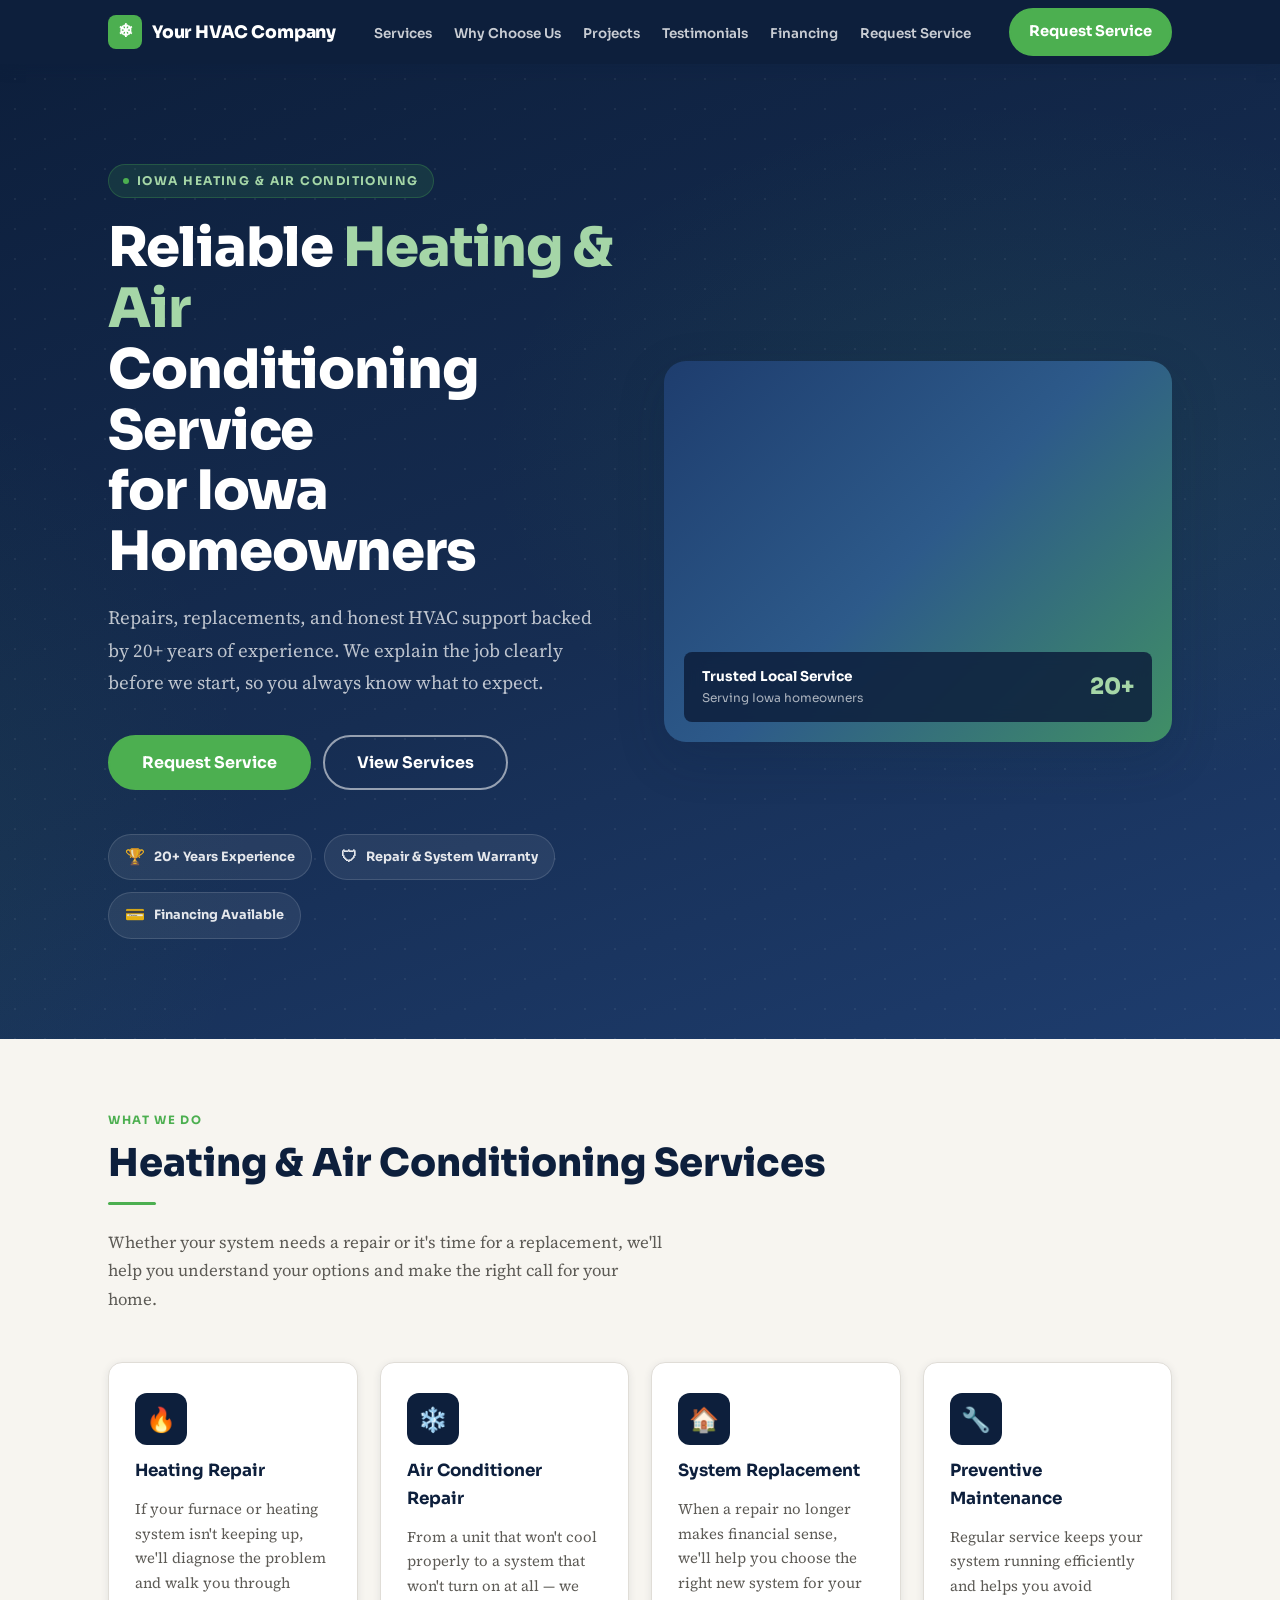
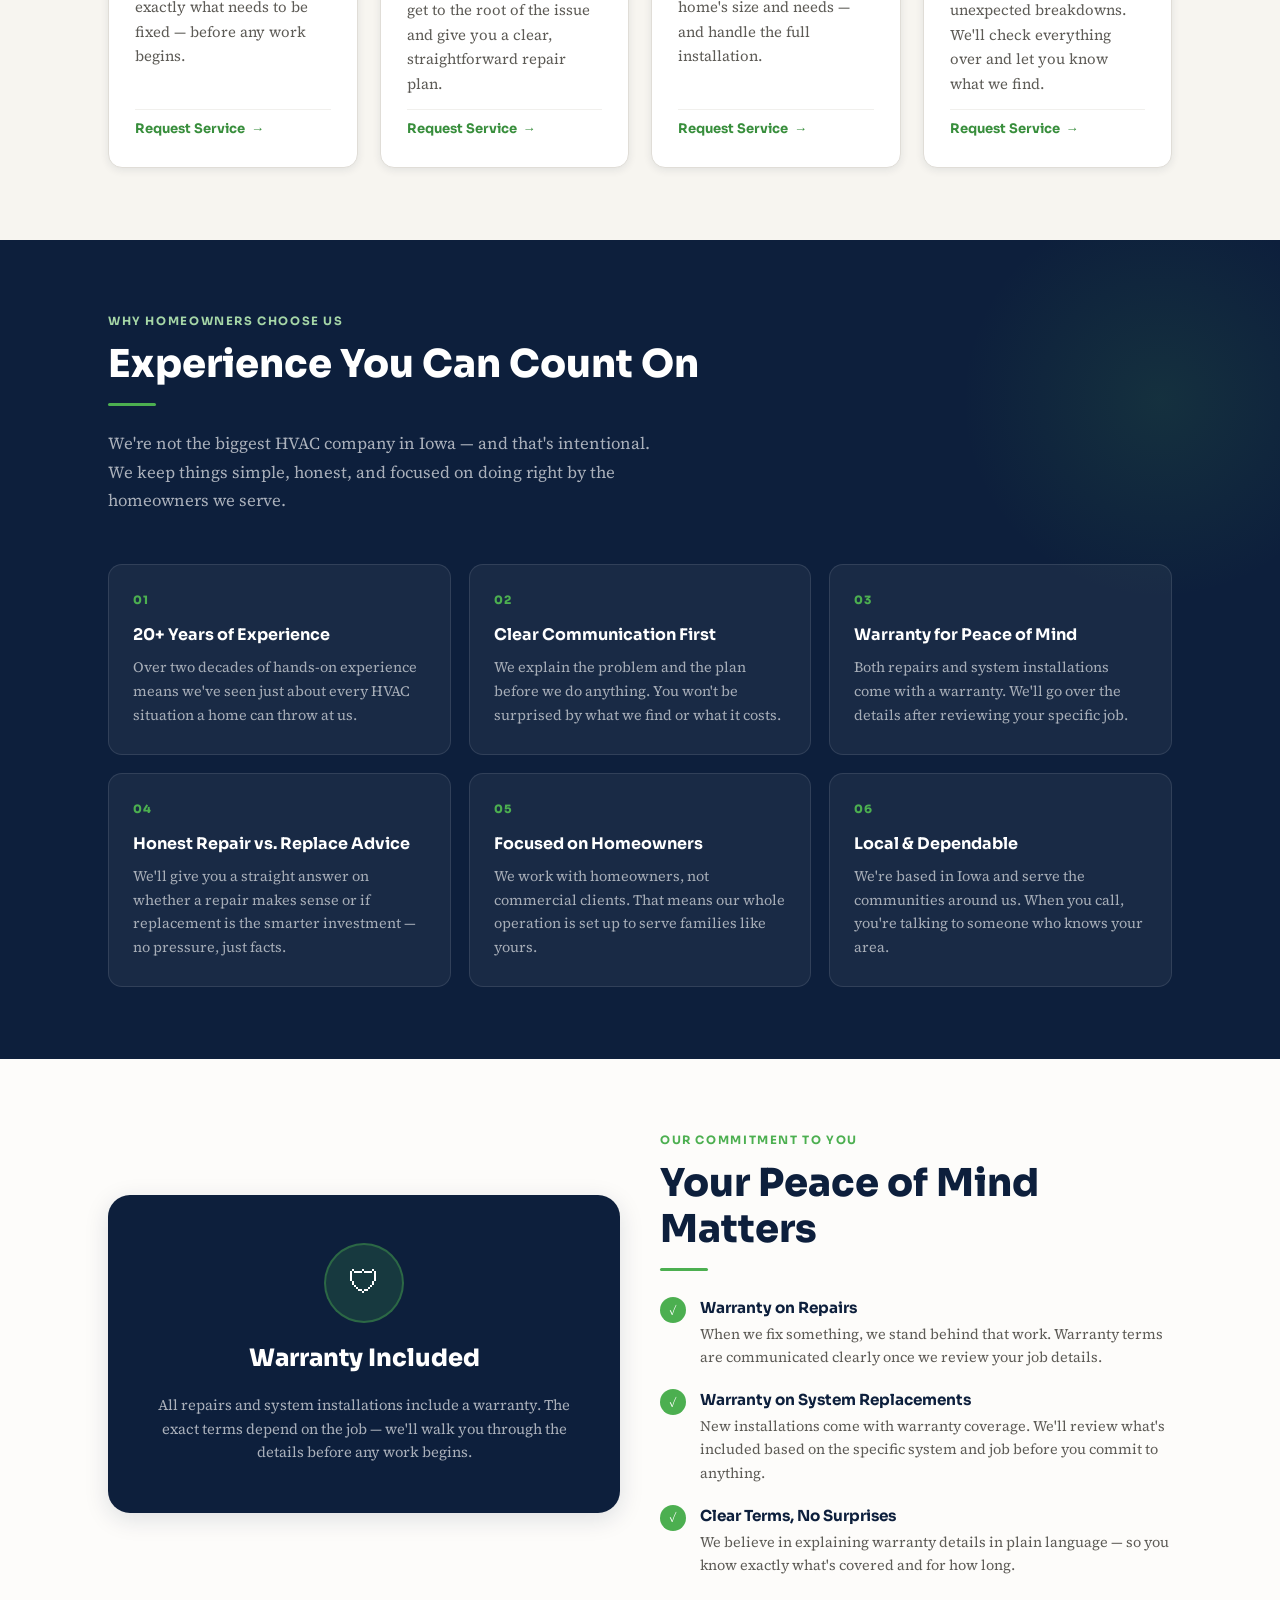
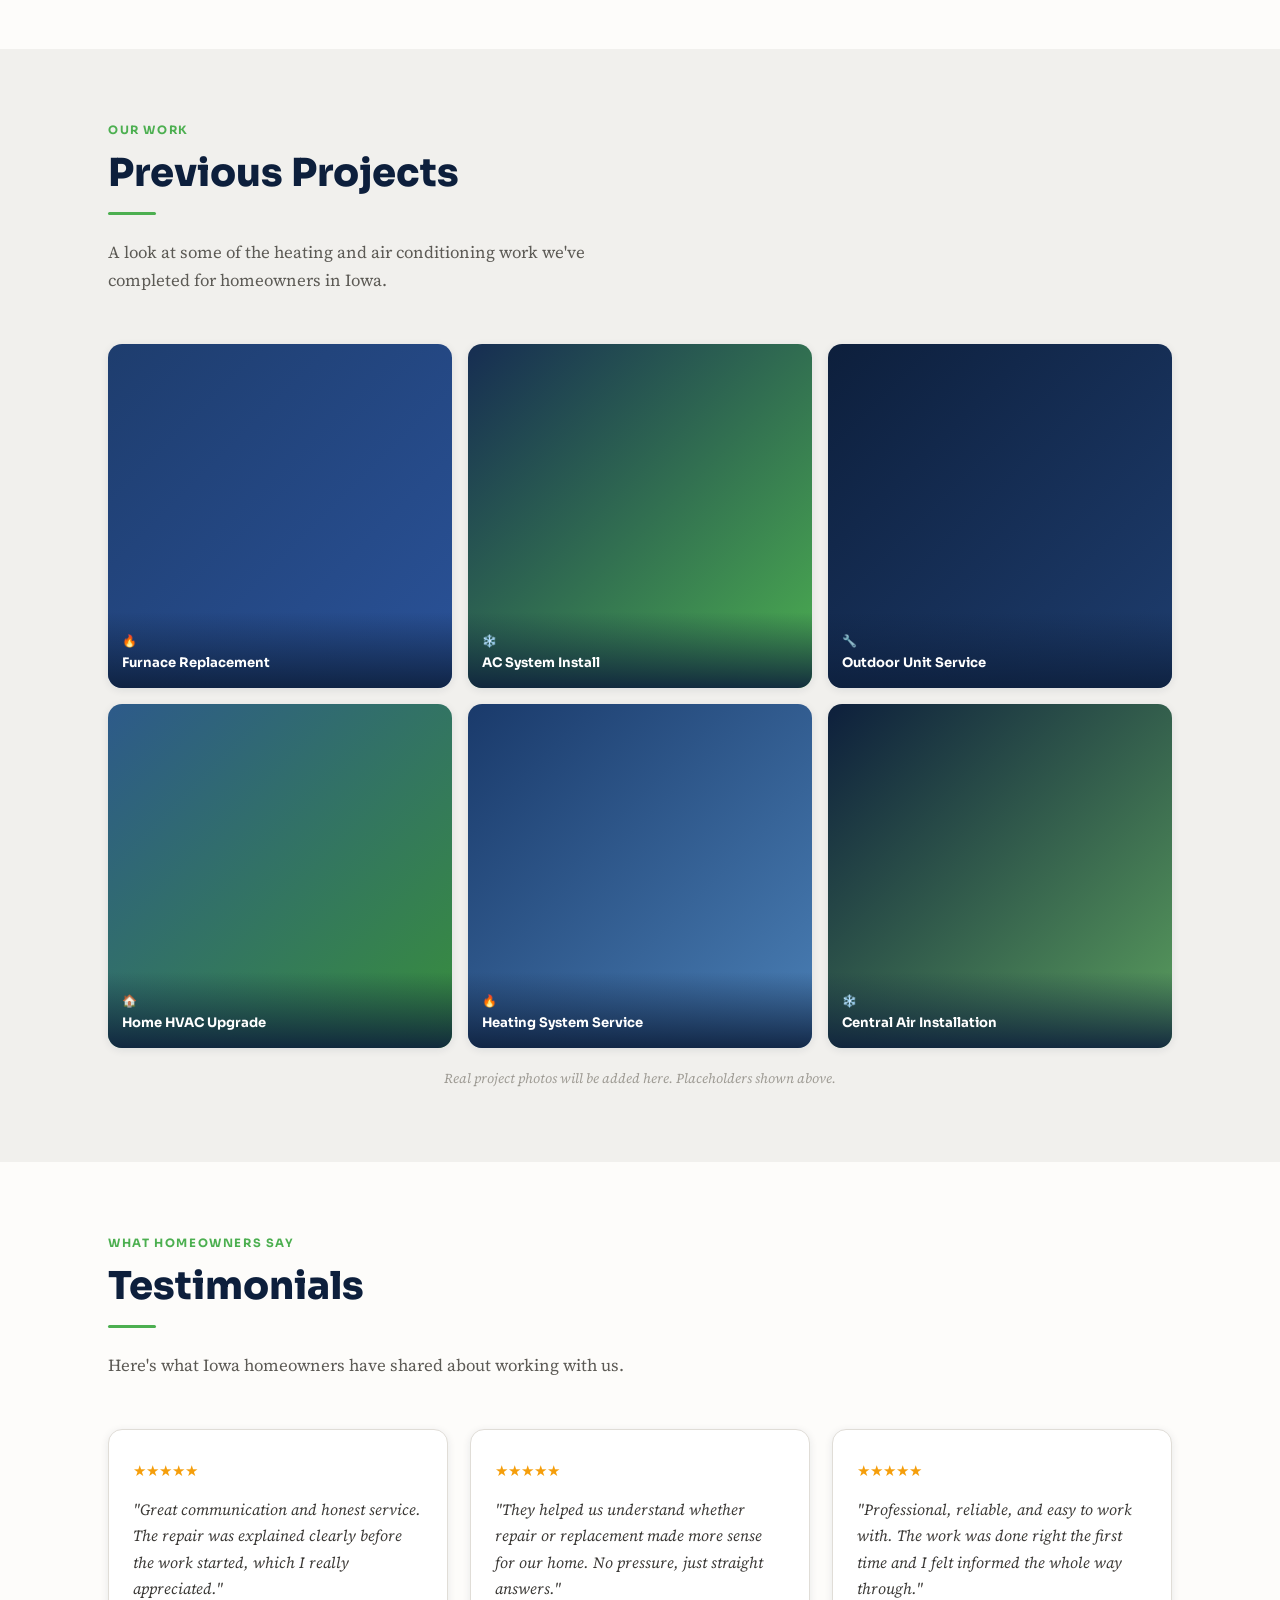
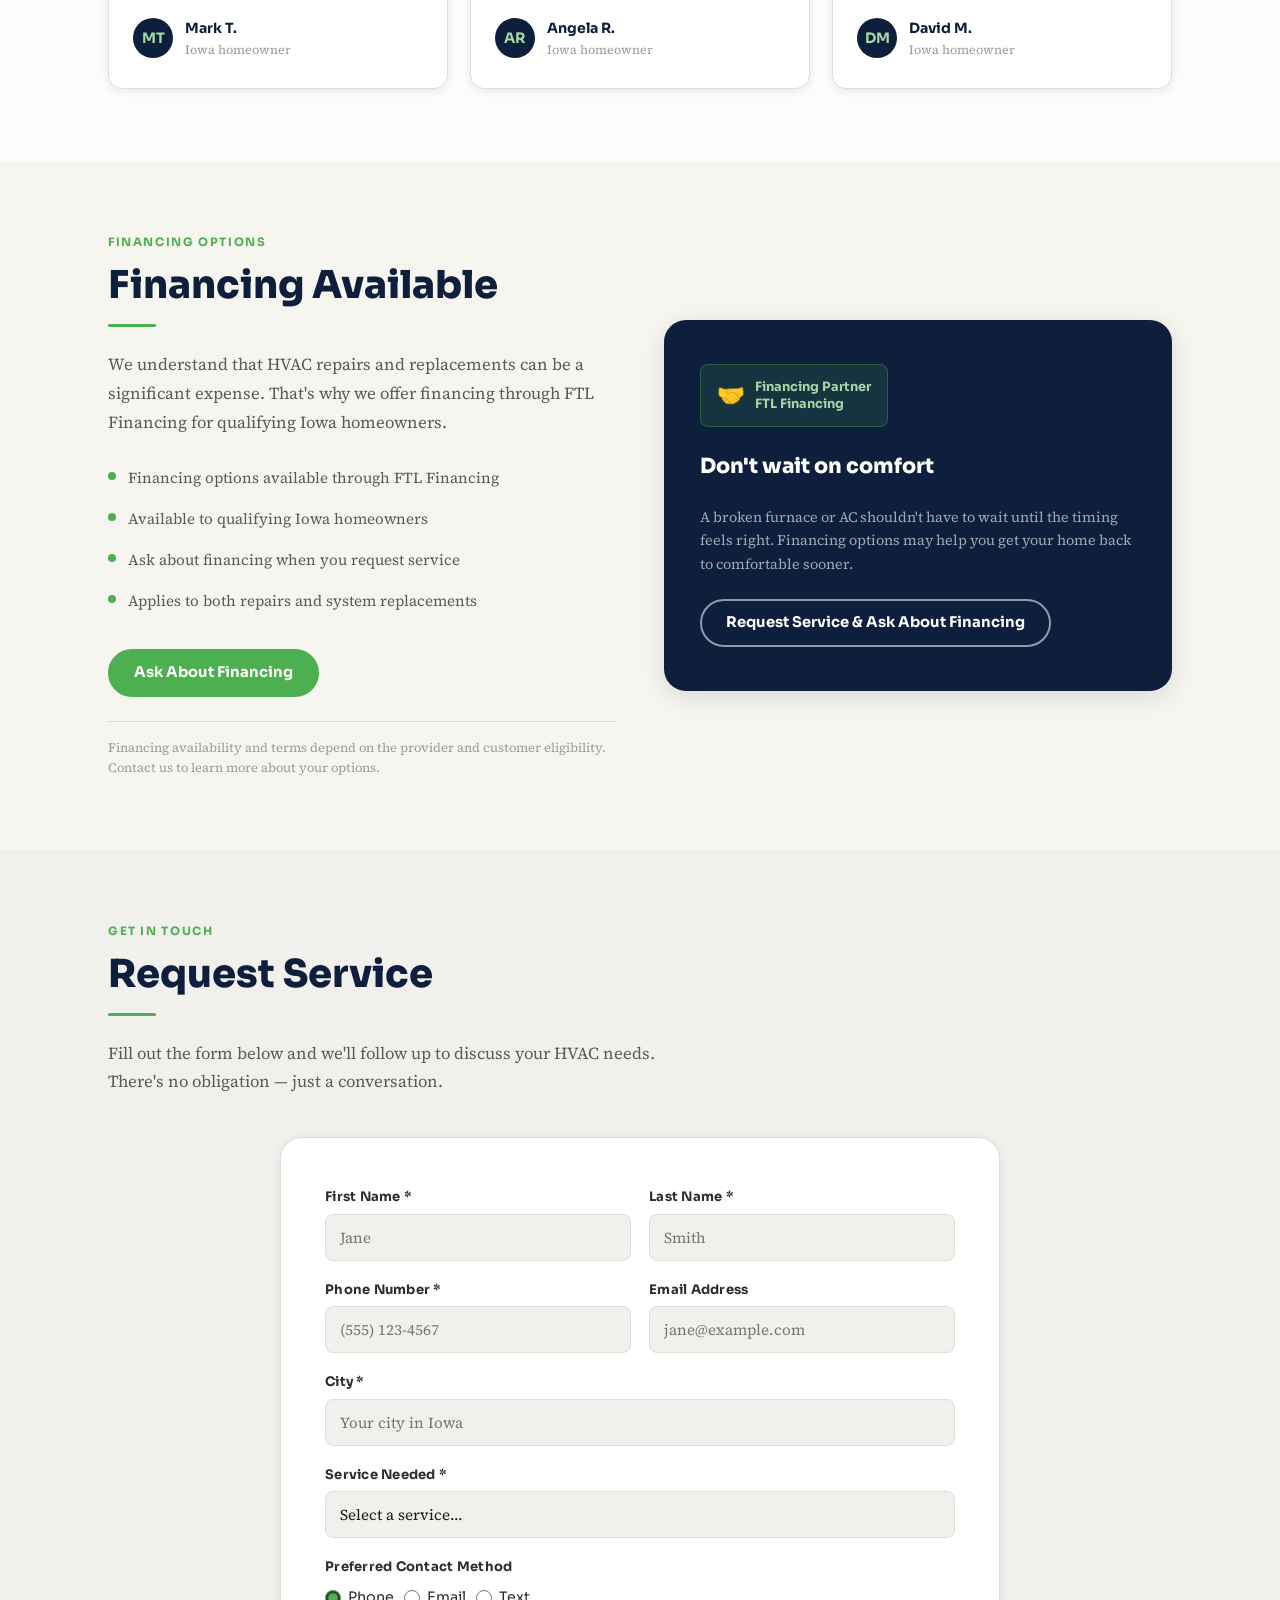
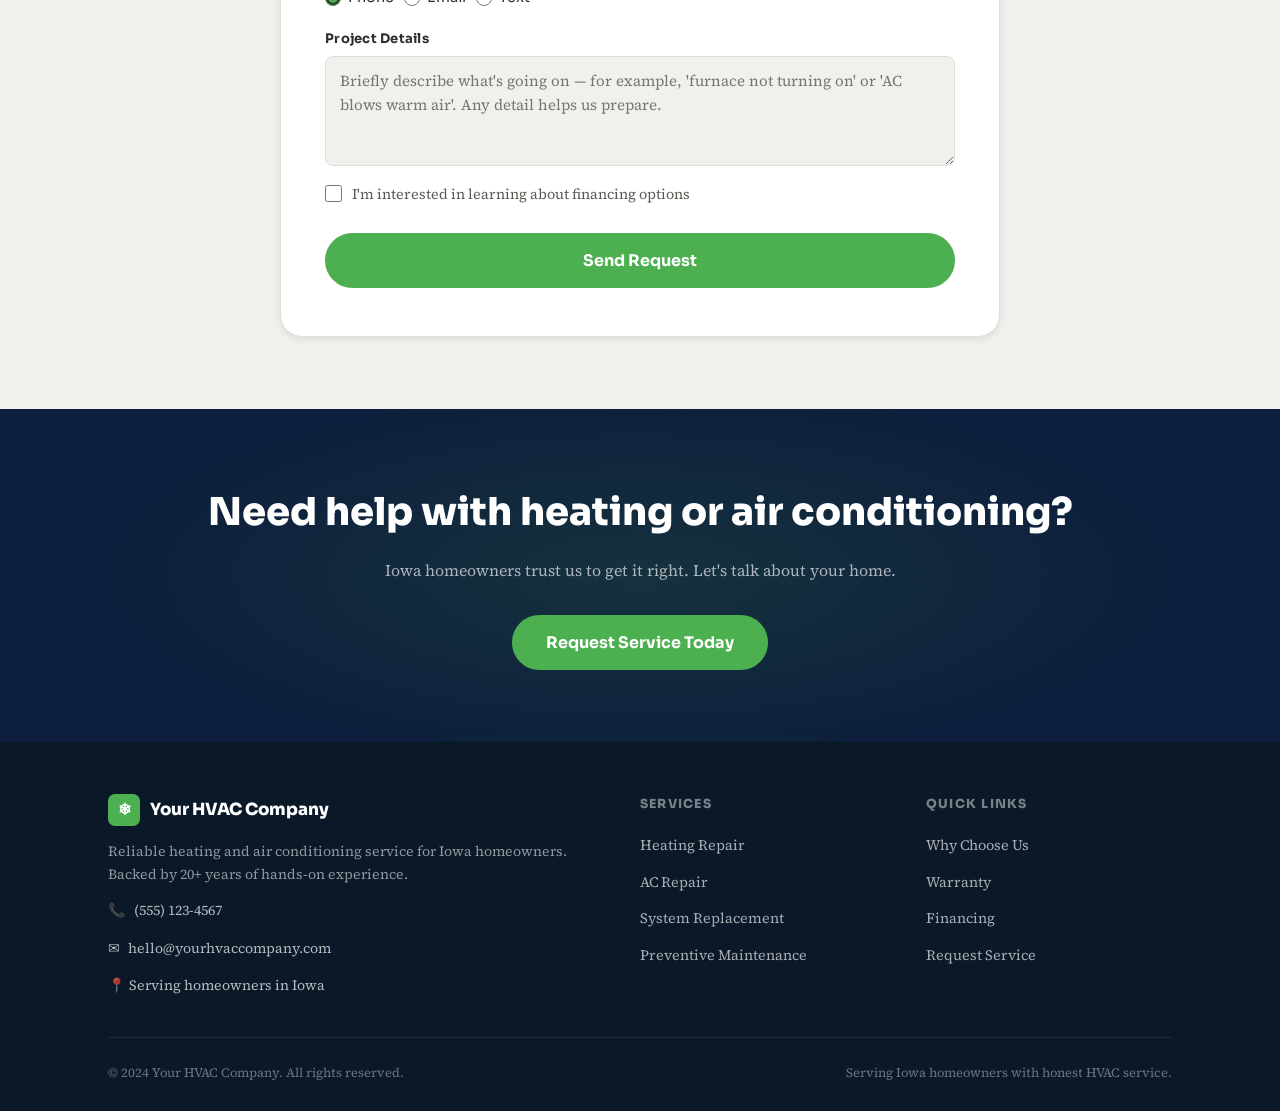
==== commit 20359f14: "Enhance responsive design and accessibility features in index.html" ====
--- a/index.html
+++ b/index.html
@@ -48,7 +48,12 @@
        ============================================================ */
     *, *::before, *::after { box-sizing: border-box; margin: 0; padding: 0; }
 
-    html { scroll-behavior: smooth; font-size: 16px; }
+    html {
+      scroll-behavior: smooth;
+      scroll-padding-top: 76px;
+      font-size: 16px;
+      overflow-x: hidden;
+    }
 
     body {
       font-family: var(--font-body);
@@ -56,13 +61,34 @@
       background: var(--warm-white);
       line-height: 1.65;
       -webkit-font-smoothing: antialiased;
-    }
-
-    img { display: block; width: 100%; height: auto; object-fit: cover; }
+      overflow-x: hidden;
+      min-width: 0;
+    }
+
+    img { display: block; max-width: 100%; width: 100%; height: auto; object-fit: cover; }
 
     a { color: inherit; text-decoration: none; }
 
     ul { list-style: none; }
+
+
+    /* Prevent small pieces of content from forcing the whole page wider than the viewport. */
+    main, section, header, footer,
+    .container, .hero-inner,
+    .hero-content, .hero-image-wrap,
+    .service-card, .why-card, .testimonial-card,
+    .warranty-badge-large, .financing-visual,
+    .service-form, .footer-brand {
+      min-width: 0;
+      max-width: 100%;
+    }
+
+    .hero-headline, .section-title, .section-subtitle,
+    .service-title, .why-card-title, .testimonial-quote,
+    .footer-tagline, .footer-contact-item,
+    .financing-visual-title, .financing-visual-sub {
+      overflow-wrap: break-word;
+    }
 
     /* ============================================================
        UTILITY CLASSES
@@ -71,7 +97,8 @@
       width: 100%;
       max-width: 1120px;
       margin: 0 auto;
-      padding: 0 20px;
+      padding-inline: clamp(16px, 5vw, 28px);
+      min-width: 0;
     }
 
     .section-label {
@@ -103,6 +130,7 @@
     .btn {
       display: inline-flex;
       align-items: center;
+      justify-content: center;
       gap: 8px;
       font-family: var(--font-display);
       font-size: 0.92rem;
@@ -114,9 +142,12 @@
       transition: background var(--transition), color var(--transition),
                   border-color var(--transition), transform var(--transition),
                   box-shadow var(--transition);
-      white-space: nowrap;
+      white-space: normal;
+      text-align: center;
       text-decoration: none;
-      line-height: 1;
+      line-height: 1.2;
+      max-width: 100%;
+      min-width: 0;
     }
 
     .btn:active { transform: scale(0.97); }
@@ -157,7 +188,19 @@
       padding: 16px 32px;
     }
 
-    section { padding: 72px 0; }
+    section { padding: clamp(56px, 9vw, 72px) 0; }
+
+    @media (min-width: 520px) {
+      .btn { white-space: nowrap; }
+    }
+
+    @media (max-width: 420px) {
+      .btn,
+      .btn-lg {
+        width: 100%;
+        padding-inline: 18px;
+      }
+    }
 
     /* ============================================================
        HEADER / NAV
@@ -175,7 +218,9 @@
       display: flex;
       align-items: center;
       justify-content: space-between;
+      gap: 16px;
       height: 64px;
+      min-width: 0;
     }
 
     /* REPLACE: Swap this text/logo with your real business logo image */
@@ -185,9 +230,14 @@
       gap: 10px;
       font-family: var(--font-display);
       font-weight: 800;
-      font-size: 1.08rem;
+      font-size: clamp(0.92rem, 2.4vw, 1.08rem);
       color: #fff;
       letter-spacing: -0.01em;
+      min-width: 0;
+      max-width: calc(100vw - 96px);
+      white-space: nowrap;
+      overflow: hidden;
+      text-overflow: ellipsis;
     }
 
     .nav-logo-icon {
@@ -199,22 +249,26 @@
       align-items: center;
       justify-content: center;
       font-size: 1.1rem;
+      flex: 0 0 auto;
     }
 
     .nav-links {
       display: none;
       align-items: center;
-      gap: 4px;
+      gap: 2px;
+      min-width: 0;
+      flex-shrink: 1;
     }
 
     .nav-links a {
       font-family: var(--font-display);
-      font-size: 0.88rem;
+      font-size: 0.84rem;
       font-weight: 600;
       color: rgba(255,255,255,0.78);
-      padding: 8px 13px;
+      padding: 8px 10px;
       border-radius: 6px;
       transition: color var(--transition), background var(--transition);
+      white-space: nowrap;
     }
 
     .nav-links a:hover {
@@ -224,6 +278,8 @@
 
     .nav-cta {
       display: none;
+      flex: 0 0 auto;
+      padding-inline: 18px;
     }
 
     .hamburger {
@@ -234,6 +290,7 @@
       display: flex;
       flex-direction: column;
       gap: 5px;
+      flex: 0 0 auto;
     }
 
     .hamburger span {
@@ -254,8 +311,10 @@
       display: none;
       flex-direction: column;
       background: var(--navy-mid);
-      padding: 12px 20px 24px;
+      padding: 12px clamp(16px, 5vw, 28px) 24px;
       border-top: 1px solid rgba(255,255,255,0.08);
+      width: 100%;
+      max-width: 100%;
     }
 
     .mobile-menu.open { display: flex; }
@@ -279,10 +338,22 @@
       justify-content: center;
     }
 
-    @media (min-width: 768px) {
+    @media (min-width: 1080px) {
       .hamburger { display: none; }
       .nav-links { display: flex; }
       .nav-cta { display: inline-flex; }
+    }
+
+    @media (min-width: 1080px) and (max-width: 1180px) {
+      .nav-logo { font-size: 0.96rem; }
+      .nav-links a {
+        font-size: 0.78rem;
+        padding-inline: 7px;
+      }
+      .nav-cta {
+        font-size: 0.82rem;
+        padding-inline: 14px;
+      }
     }
 
     /* ============================================================
@@ -293,7 +364,7 @@
       background: var(--navy);
       overflow: hidden;
       padding: 0;
-      min-height: 92vh;
+      min-height: min(92vh, 760px);
       display: flex;
       align-items: center;
     }
@@ -324,12 +395,12 @@
       position: relative;
       z-index: 2;
       width: 100%;
-      padding: 80px 20px 72px;
+      padding: clamp(64px, 12vw, 100px) clamp(16px, 5vw, 28px) clamp(56px, 10vw, 88px);
       max-width: 1120px;
       margin: 0 auto;
       display: grid;
-      grid-template-columns: 1fr;
-      gap: 48px;
+      grid-template-columns: minmax(0, 1fr);
+      gap: clamp(32px, 7vw, 48px);
       align-items: center;
     }
 
@@ -348,6 +419,9 @@
       padding: 6px 14px;
       border-radius: 50px;
       margin-bottom: 20px;
+      max-width: 100%;
+      white-space: normal;
+      overflow-wrap: break-word;
     }
 
     .hero-eyebrow::before {
@@ -389,6 +463,10 @@
       margin-bottom: 44px;
     }
 
+    @media (max-width: 420px) {
+      .hero-buttons { flex-direction: column; }
+    }
+
     /* Trust badges */
     .hero-badges {
       display: flex;
@@ -408,6 +486,18 @@
       font-size: 0.8rem;
       font-weight: 700;
       color: rgba(255,255,255,0.88);
+      max-width: 100%;
+      min-width: 0;
+      overflow-wrap: break-word;
+    }
+
+    @media (max-width: 420px) {
+      .hero-badges { flex-direction: column; }
+      .trust-badge {
+        width: 100%;
+        border-radius: var(--radius-sm);
+        align-items: flex-start;
+      }
     }
 
     .trust-badge-icon {
@@ -437,9 +527,9 @@
     /* Overlay text on hero card */
     .hero-card-badge {
       position: absolute;
-      bottom: 20px;
-      left: 20px;
-      right: 20px;
+      bottom: clamp(12px, 4vw, 20px);
+      left: clamp(12px, 4vw, 20px);
+      right: clamp(12px, 4vw, 20px);
       background: rgba(13,31,60,0.86);
       backdrop-filter: blur(8px);
       border-radius: var(--radius-sm);
@@ -447,7 +537,9 @@
       display: flex;
       align-items: center;
       justify-content: space-between;
+      flex-wrap: wrap;
       gap: 12px;
+      min-width: 0;
     }
 
     .hero-card-badge-text {
@@ -472,10 +564,15 @@
 
     @media (min-width: 900px) {
       .hero-inner {
-        grid-template-columns: 1fr 1fr;
-        min-height: 88vh;
-        padding: 100px 20px;
+        grid-template-columns: minmax(0, 1fr) minmax(0, 1fr);
+        min-height: min(88vh, 760px);
+        padding-block: 100px;
       }
+    }
+
+    @media (max-width: 420px) {
+      .hero-image-card { aspect-ratio: 4/3.35; }
+      .hero-card-badge-stat { font-size: 1.15rem; }
     }
 
     /* ============================================================
@@ -496,11 +593,11 @@
     }
 
     @media (min-width: 600px) {
-      .services-grid { grid-template-columns: 1fr 1fr; }
+      .services-grid { grid-template-columns: repeat(2, minmax(0, 1fr)); }
     }
 
     @media (min-width: 1000px) {
-      .services-grid { grid-template-columns: repeat(4, 1fr); }
+      .services-grid { grid-template-columns: repeat(4, minmax(0, 1fr)); }
     }
 
     .service-card {
@@ -592,11 +689,11 @@
     }
 
     @media (min-width: 600px) {
-      .why-grid { grid-template-columns: 1fr 1fr; }
+      .why-grid { grid-template-columns: repeat(2, minmax(0, 1fr)); }
     }
 
     @media (min-width: 960px) {
-      .why-grid { grid-template-columns: repeat(3, 1fr); }
+      .why-grid { grid-template-columns: repeat(3, minmax(0, 1fr)); }
     }
 
     .why-card {
@@ -650,7 +747,7 @@
     }
 
     @media (min-width: 860px) {
-      .warranty-wrap { grid-template-columns: 1fr 1fr; }
+      .warranty-wrap { grid-template-columns: minmax(0, 1fr) minmax(0, 1fr); }
     }
 
     .warranty-badge-large {
@@ -740,13 +837,13 @@
 
     .projects-grid {
       display: grid;
-      grid-template-columns: 1fr 1fr;
-      gap: 16px;
+      grid-template-columns: repeat(2, minmax(0, 1fr));
+      gap: clamp(12px, 3vw, 16px);
       margin-top: 48px;
     }
 
     @media (min-width: 768px) {
-      .projects-grid { grid-template-columns: repeat(3, 1fr); }
+      .projects-grid { grid-template-columns: repeat(3, minmax(0, 1fr)); }
     }
 
     .project-card {
@@ -822,11 +919,11 @@
     }
 
     @media (min-width: 640px) {
-      .testimonials-grid { grid-template-columns: 1fr 1fr; }
+      .testimonials-grid { grid-template-columns: repeat(2, minmax(0, 1fr)); }
     }
 
     @media (min-width: 960px) {
-      .testimonials-grid { grid-template-columns: repeat(3, 1fr); }
+      .testimonials-grid { grid-template-columns: repeat(3, minmax(0, 1fr)); }
     }
 
     .testimonial-card {
@@ -903,7 +1000,7 @@
     }
 
     @media (min-width: 860px) {
-      .financing-inner { grid-template-columns: 1fr 1fr; }
+      .financing-inner { grid-template-columns: minmax(0, 1fr) minmax(0, 1fr); }
     }
 
     .financing-highlights {
@@ -942,11 +1039,22 @@
     .financing-visual {
       background: var(--navy);
       border-radius: var(--radius-lg);
-      padding: 44px 36px;
+      padding: clamp(28px, 6vw, 44px) clamp(20px, 5vw, 36px);
       display: flex;
       flex-direction: column;
+      align-items: flex-start;
       gap: 22px;
       box-shadow: var(--shadow-md);
+    }
+
+    .financing-visual .btn {
+      align-self: flex-start;
+    }
+
+    @media (max-width: 520px) {
+      .financing-visual .btn {
+        width: 100%;
+      }
     }
 
     .financing-visual-title {
@@ -970,6 +1078,8 @@
       border: 1px solid rgba(76,175,80,0.35);
       border-radius: 8px;
       padding: 12px 16px;
+      max-width: 100%;
+      min-width: 0;
     }
 
     .financing-partner-icon {
@@ -999,7 +1109,7 @@
       background: #fff;
       border: 1px solid var(--gray-200);
       border-radius: var(--radius-lg);
-      padding: 40px 28px;
+      padding: clamp(28px, 6vw, 40px) clamp(18px, 5vw, 28px);
       box-shadow: var(--shadow-sm);
       max-width: 720px;
       margin: 0 auto;
@@ -1017,7 +1127,7 @@
     }
 
     @media (min-width: 580px) {
-      .form-row.two-col { grid-template-columns: 1fr 1fr; }
+      .form-row.two-col { grid-template-columns: minmax(0, 1fr) minmax(0, 1fr); }
     }
 
     .form-group {
@@ -1043,6 +1153,7 @@
       border-radius: var(--radius-sm);
       padding: 12px 14px;
       width: 100%;
+      min-width: 0;
       transition: border-color var(--transition), background var(--transition);
       appearance: none;
     }
@@ -1181,6 +1292,10 @@
       margin-bottom: 32px;
     }
 
+    @media (max-width: 420px) {
+      .cta-banner .btn { width: 100%; }
+    }
+
     /* ============================================================
        FOOTER
        ============================================================ */
@@ -1198,11 +1313,11 @@
     }
 
     @media (min-width: 640px) {
-      .footer-inner { grid-template-columns: 1fr 1fr; }
+      .footer-inner { grid-template-columns: repeat(2, minmax(0, 1fr)); }
     }
 
     @media (min-width: 900px) {
-      .footer-inner { grid-template-columns: 2fr 1fr 1fr; }
+      .footer-inner { grid-template-columns: minmax(0, 2fr) minmax(0, 1fr) minmax(0, 1fr); }
     }
 
     .footer-brand {
@@ -1241,10 +1356,11 @@
 
     .footer-contact-item {
       display: flex;
-      align-items: center;
+      align-items: flex-start;
       gap: 8px;
       font-size: 0.88rem;
       color: rgba(255,255,255,0.7);
+      overflow-wrap: anywhere;
     }
 
     .footer-contact-item a:hover {
@@ -2008,19 +2124,30 @@
     const hamburger = document.getElementById('hamburger');
     const mobileMenu = document.getElementById('mobileMenu');
 
+    function closeMobileMenu() {
+      mobileMenu.classList.remove('open');
+      hamburger.classList.remove('open');
+      hamburger.setAttribute('aria-expanded', 'false');
+    }
+
     hamburger.addEventListener('click', function () {
       const isOpen = mobileMenu.classList.toggle('open');
       hamburger.classList.toggle('open', isOpen);
-      hamburger.setAttribute('aria-expanded', isOpen);
+      hamburger.setAttribute('aria-expanded', String(isOpen));
     });
 
     // Close mobile menu when a nav link is clicked
     document.querySelectorAll('.mobile-nav-link, .mobile-menu-cta').forEach(function (link) {
-      link.addEventListener('click', function () {
-        mobileMenu.classList.remove('open');
-        hamburger.classList.remove('open');
-        hamburger.setAttribute('aria-expanded', false);
-      });
+      link.addEventListener('click', closeMobileMenu);
+    });
+
+    // Keep the nav from staying open if the screen is resized into desktop layout.
+    window.addEventListener('resize', function () {
+      if (window.innerWidth >= 1080) closeMobileMenu();
+    });
+
+    document.addEventListener('keydown', function (e) {
+      if (e.key === 'Escape') closeMobileMenu();
     });
 
 
@@ -2046,7 +2173,11 @@
         }
       });
 
-      if (!allFilled) return;
+      if (!allFilled) {
+        const firstInvalid = serviceForm.querySelector('[required][style*="border-color"]');
+        if (firstInvalid) firstInvalid.focus();
+        return;
+      }
 
       // Hide form and show success
       serviceForm.style.display = 'none';
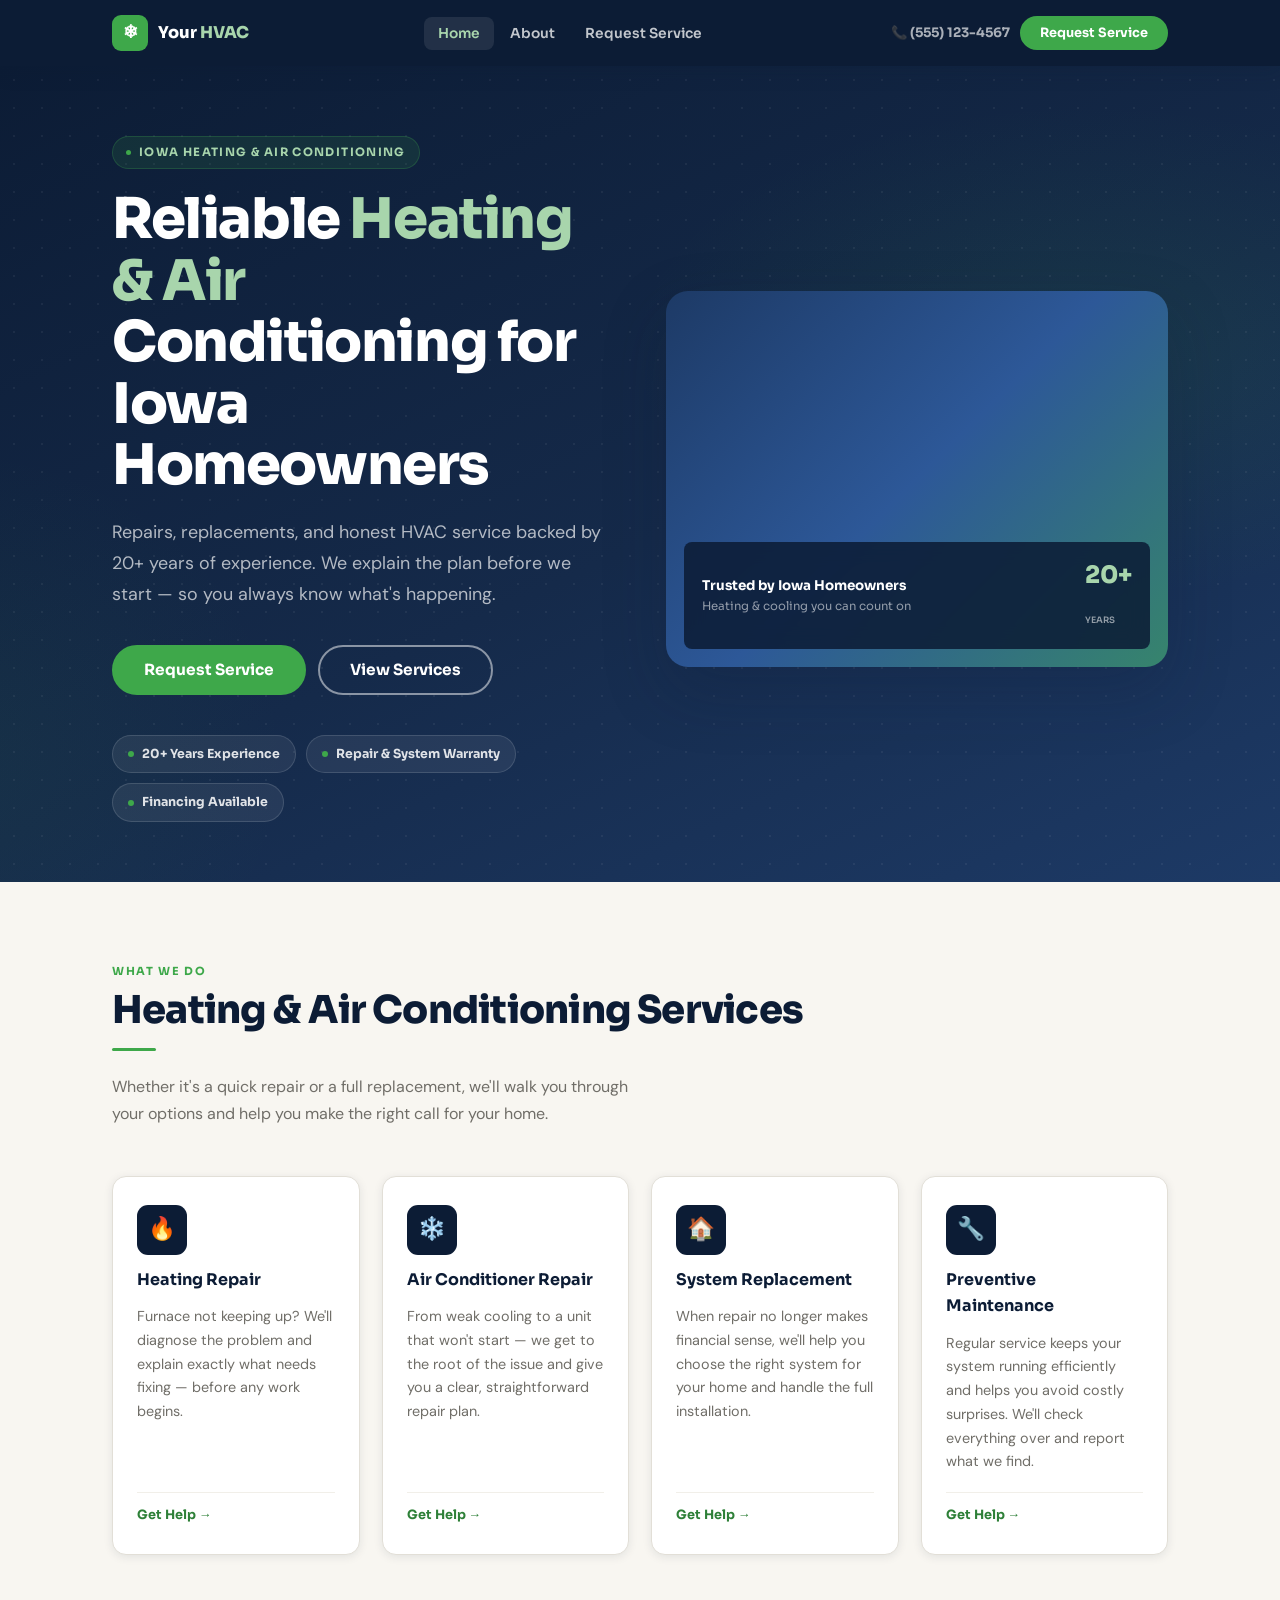
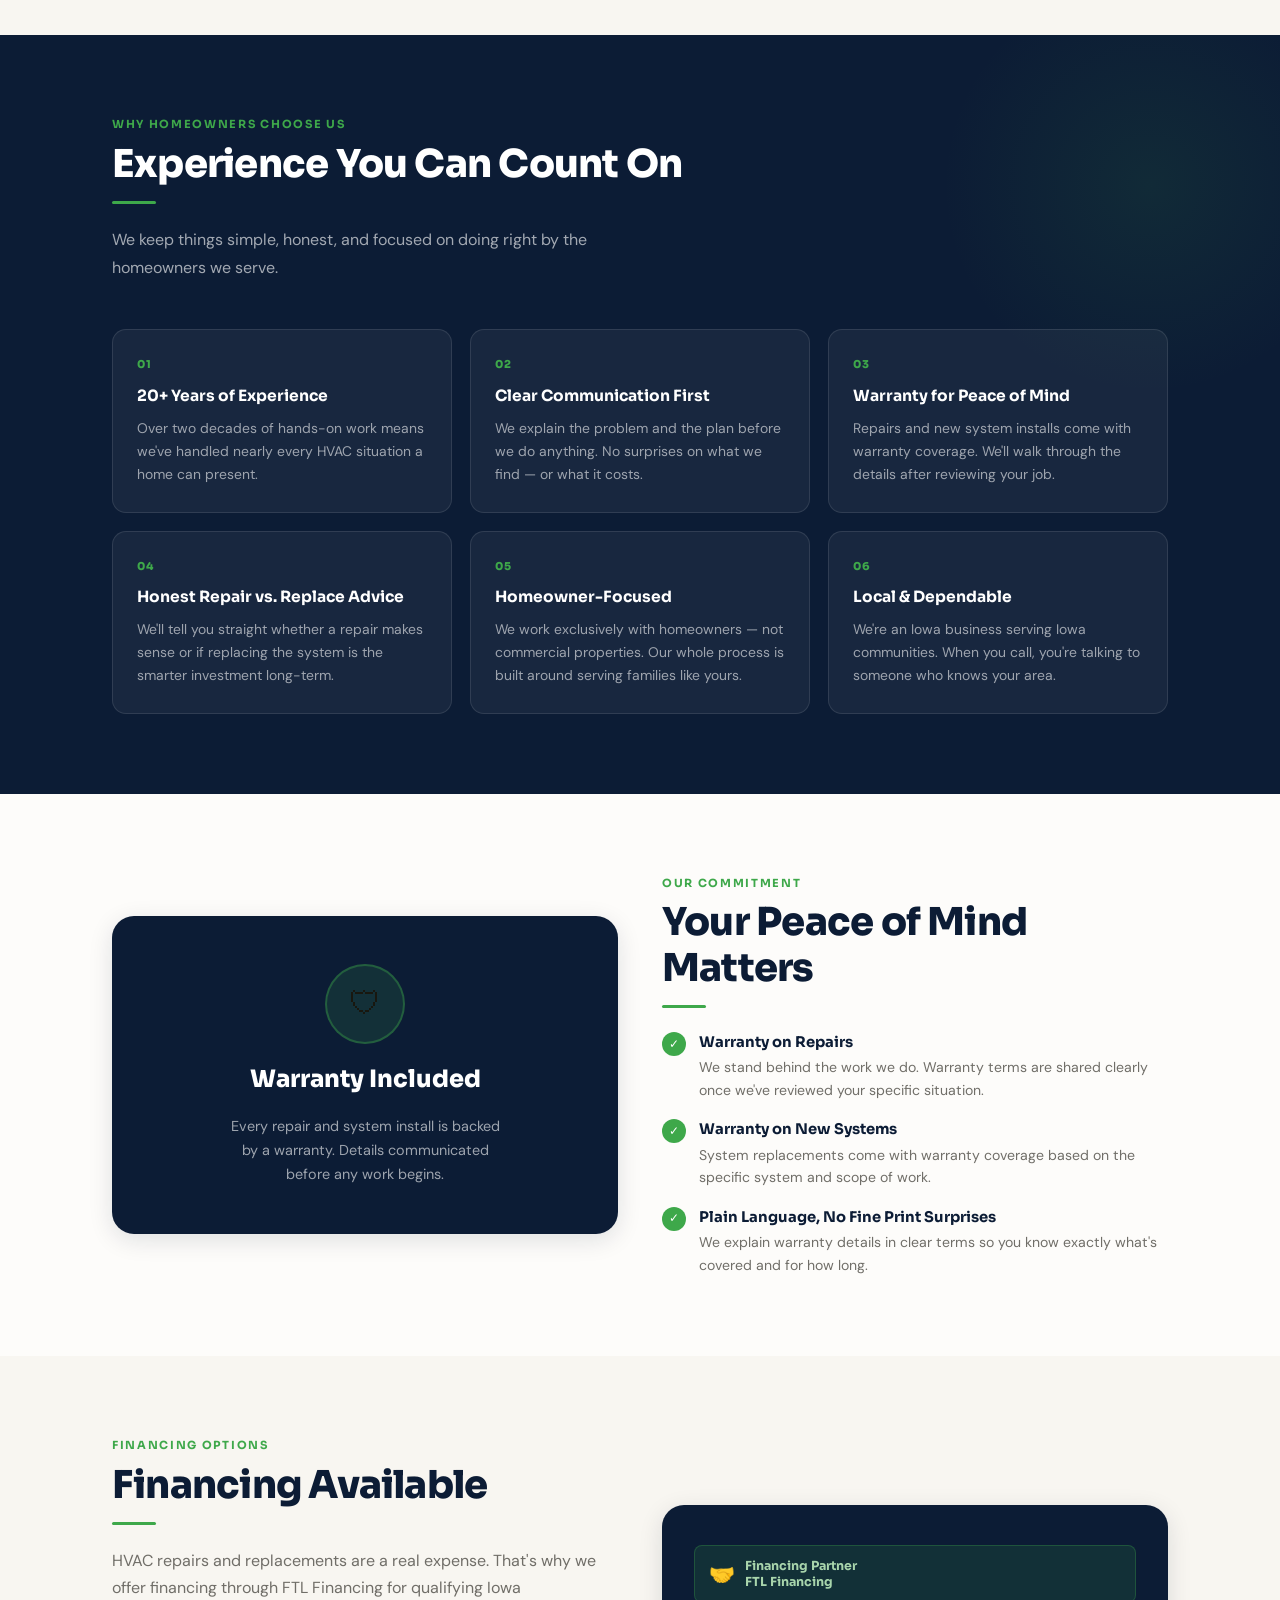
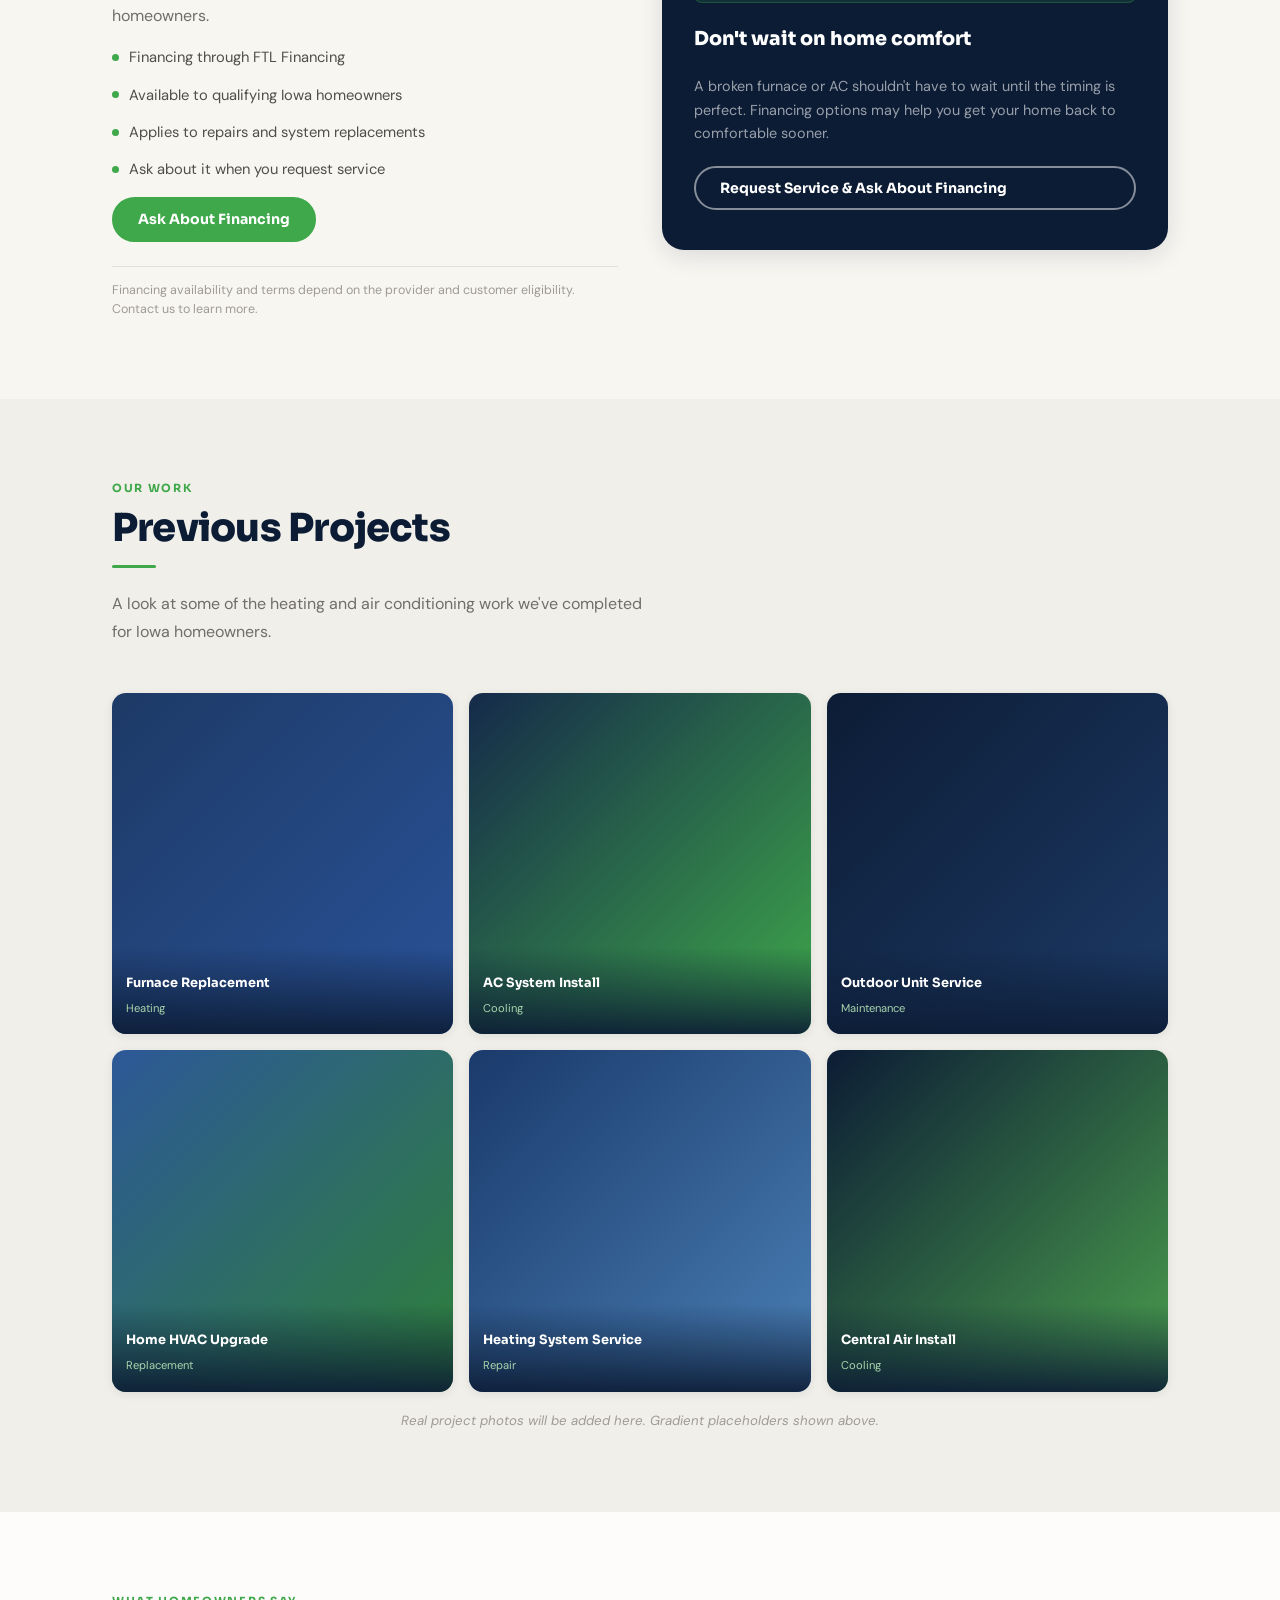
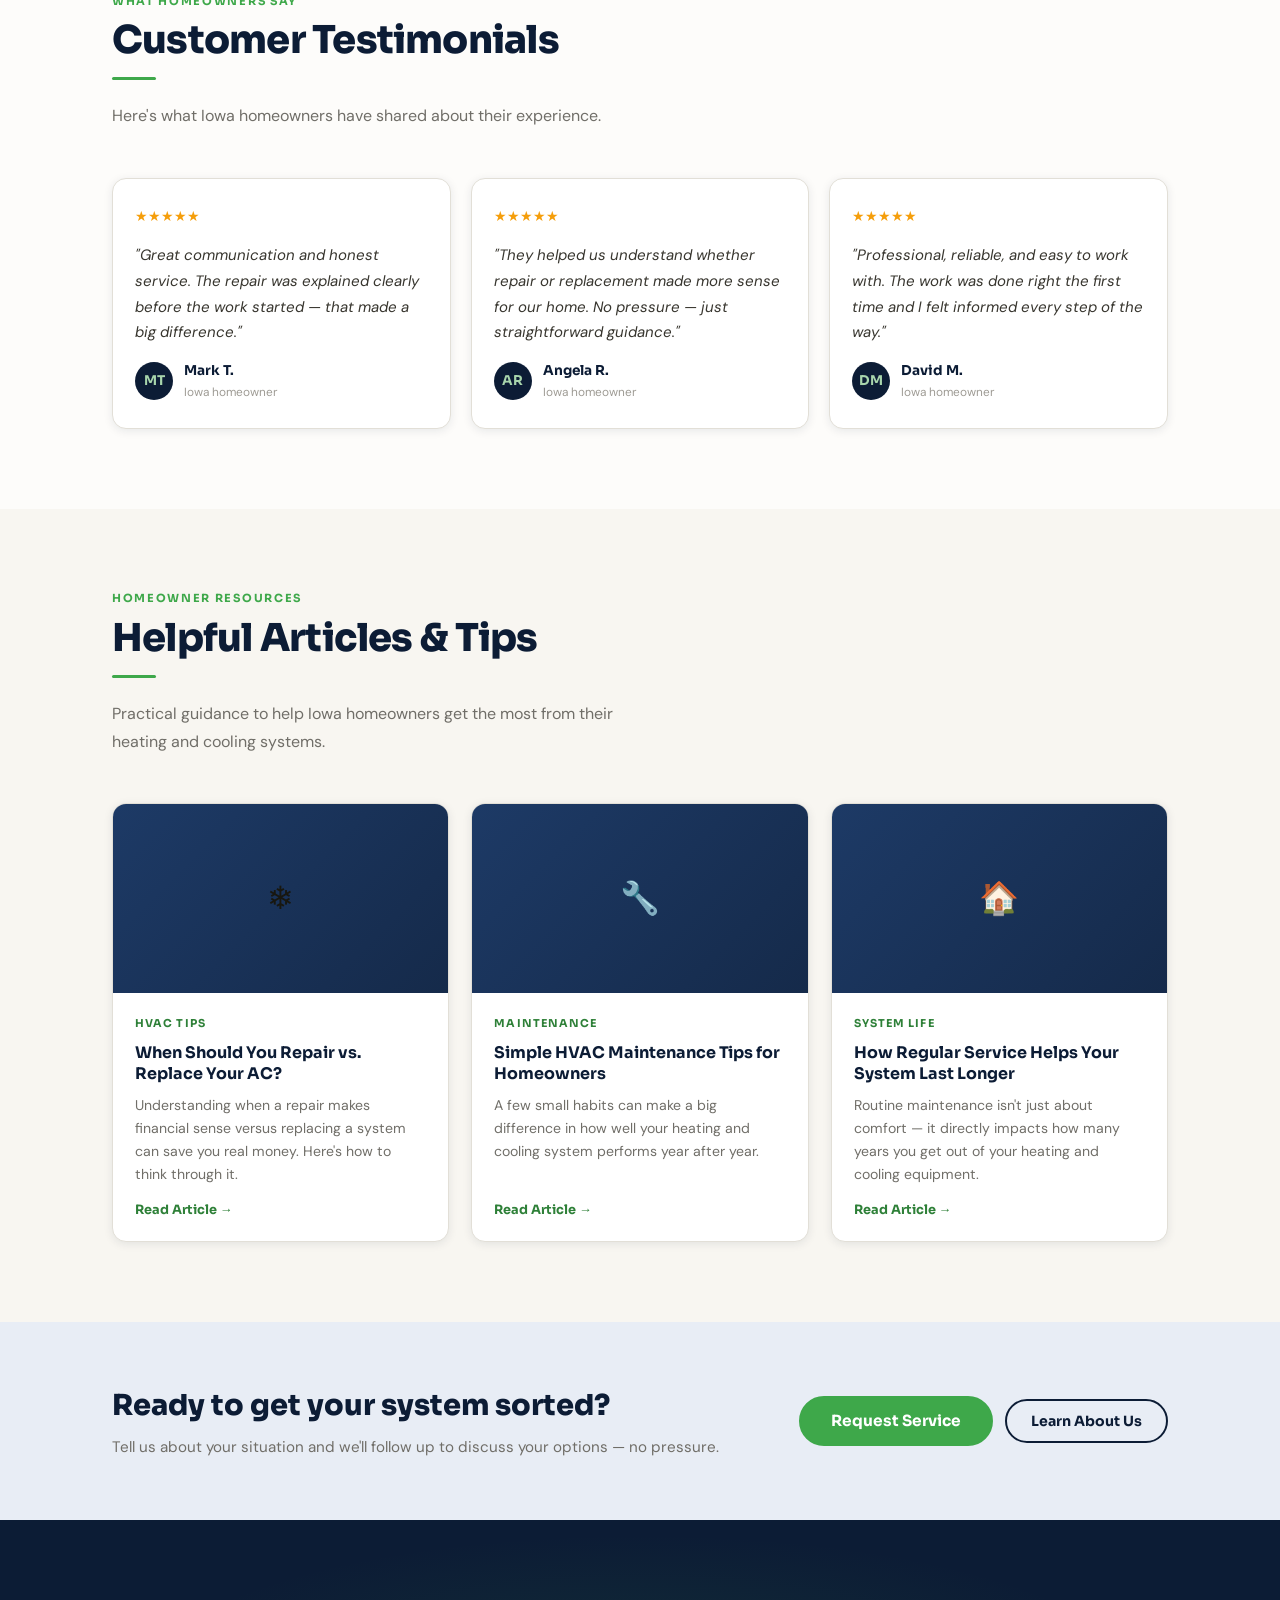
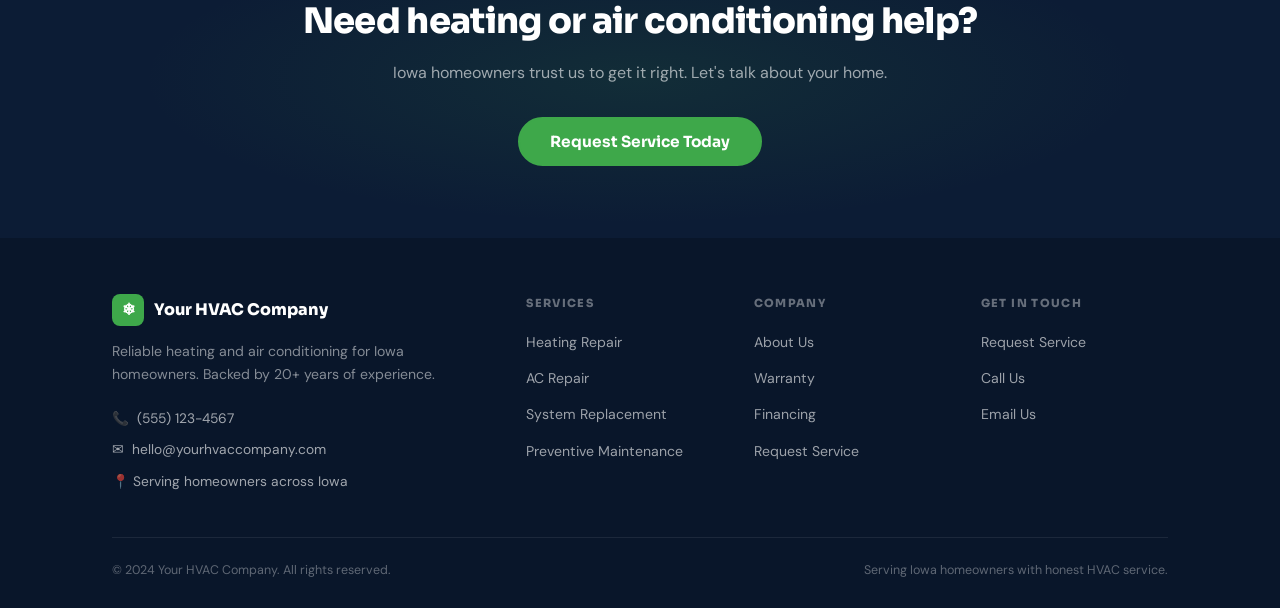
==== commit 4708918f: "Add shared JavaScript and CSS for HVAC company website - Implement mobile hamburger menu with access" ====
--- a/index.html
+++ b/index.html
@@ -3,405 +3,38 @@
 <head>
   <meta charset="UTF-8" />
   <meta name="viewport" content="width=device-width, initial-scale=1.0" />
-  <!-- REPLACE: Update the title with your real business name -->
+  <!-- REPLACE: Update with your real business name and city -->
   <title>Your HVAC Company | Iowa Heating & Air Conditioning</title>
-  <meta name="description" content="Reliable heating and air conditioning repair and replacement for Iowa homeowners. 20+ years of experience. Warranty included. Financing available." />
-
-  <!-- Google Fonts: Sora (display) + Source Serif 4 (body warmth) -->
+  <!-- REPLACE: Update with your real meta description -->
+  <meta name="description" content="Reliable heating and air conditioning repair, replacement, and maintenance for Iowa homeowners. 20+ years of experience. Warranty included. Financing available through FTL Financing." />
+
   <link rel="preconnect" href="https://fonts.googleapis.com" />
   <link rel="preconnect" href="https://fonts.gstatic.com" crossorigin />
-  <link href="https://fonts.googleapis.com/css2?family=Sora:wght@400;600;700;800&family=Source+Serif+4:ital,opsz,wght@0,8..60,300;0,8..60,400;1,8..60,300&display=swap" rel="stylesheet" />
-
+  <link href="https://fonts.googleapis.com/css2?family=Sora:wght@400;500;600;700;800&family=DM+Sans:ital,opsz,wght@0,9..40,300;0,9..40,400;0,9..40,500;1,9..40,300&display=swap" rel="stylesheet" />
+  <link rel="stylesheet" href="styles.css" />
+
+  <!-- Page-specific styles -->
   <style>
-    /* ============================================================
-       CSS VARIABLES — Edit colors and fonts here to rebrand easily
-       ============================================================ */
-    :root {
-      --navy:        #0d1f3c;
-      --navy-mid:    #162d52;
-      --navy-light:  #1e3d6e;
-      --green:       #4caf50;
-      --green-dark:  #388e3c;
-      --green-light: #a5d6a7;
-      --cream:       #f7f5f0;
-      --warm-white:  #fdfcfa;
-      --gray-100:    #f1f0ed;
-      --gray-200:    #e0ddd7;
-      --gray-400:    #9e9b94;
-      --gray-600:    #5c5a55;
-      --gray-800:    #2e2d2a;
-      --text-dark:   #1a1916;
-      --text-mid:    #3a3835;
-      --shadow-sm:   0 2px 8px rgba(13,31,60,0.09);
-      --shadow-md:   0 6px 24px rgba(13,31,60,0.13);
-      --shadow-lg:   0 16px 48px rgba(13,31,60,0.18);
-      --radius-sm:   8px;
-      --radius-md:   14px;
-      --radius-lg:   22px;
-      --font-display: 'Sora', sans-serif;
-      --font-body:    'Source Serif 4', Georgia, serif;
-      --transition:  0.22s ease;
-    }
-
-    /* ============================================================
-       RESET & BASE
-       ============================================================ */
-    *, *::before, *::after { box-sizing: border-box; margin: 0; padding: 0; }
-
-    html {
-      scroll-behavior: smooth;
-      scroll-padding-top: 76px;
-      font-size: 16px;
-      overflow-x: hidden;
-    }
-
-    body {
-      font-family: var(--font-body);
-      color: var(--text-dark);
-      background: var(--warm-white);
-      line-height: 1.65;
-      -webkit-font-smoothing: antialiased;
-      overflow-x: hidden;
-      min-width: 0;
-    }
-
-    img { display: block; max-width: 100%; width: 100%; height: auto; object-fit: cover; }
-
-    a { color: inherit; text-decoration: none; }
-
-    ul { list-style: none; }
-
-
-    /* Prevent small pieces of content from forcing the whole page wider than the viewport. */
-    main, section, header, footer,
-    .container, .hero-inner,
-    .hero-content, .hero-image-wrap,
-    .service-card, .why-card, .testimonial-card,
-    .warranty-badge-large, .financing-visual,
-    .service-form, .footer-brand {
-      min-width: 0;
-      max-width: 100%;
-    }
-
-    .hero-headline, .section-title, .section-subtitle,
-    .service-title, .why-card-title, .testimonial-quote,
-    .footer-tagline, .footer-contact-item,
-    .financing-visual-title, .financing-visual-sub {
-      overflow-wrap: break-word;
-    }
-
-    /* ============================================================
-       UTILITY CLASSES
-       ============================================================ */
-    .container {
-      width: 100%;
-      max-width: 1120px;
-      margin: 0 auto;
-      padding-inline: clamp(16px, 5vw, 28px);
-      min-width: 0;
-    }
-
-    .section-label {
-      font-family: var(--font-display);
-      font-size: 0.72rem;
-      font-weight: 700;
-      letter-spacing: 0.14em;
-      text-transform: uppercase;
-      color: var(--green);
-      margin-bottom: 10px;
-    }
-
-    .section-title {
-      font-family: var(--font-display);
-      font-size: clamp(1.6rem, 4vw, 2.4rem);
-      font-weight: 800;
-      line-height: 1.2;
-      color: var(--navy);
-      margin-bottom: 14px;
-    }
-
-    .section-subtitle {
-      font-size: 1.05rem;
-      color: var(--gray-600);
-      max-width: 560px;
-      line-height: 1.7;
-    }
-
-    .btn {
-      display: inline-flex;
-      align-items: center;
-      justify-content: center;
-      gap: 8px;
-      font-family: var(--font-display);
-      font-size: 0.92rem;
-      font-weight: 700;
-      padding: 13px 24px;
-      border-radius: 50px;
-      cursor: pointer;
-      border: 2px solid transparent;
-      transition: background var(--transition), color var(--transition),
-                  border-color var(--transition), transform var(--transition),
-                  box-shadow var(--transition);
-      white-space: normal;
-      text-align: center;
-      text-decoration: none;
-      line-height: 1.2;
-      max-width: 100%;
-      min-width: 0;
-    }
-
-    .btn:active { transform: scale(0.97); }
-
-    .btn-primary {
-      background: var(--green);
-      color: #fff;
-      border-color: var(--green);
-    }
-    .btn-primary:hover {
-      background: var(--green-dark);
-      border-color: var(--green-dark);
-      box-shadow: 0 4px 18px rgba(76,175,80,0.38);
-    }
-
-    .btn-outline-white {
-      background: transparent;
-      color: #fff;
-      border-color: rgba(255,255,255,0.55);
-    }
-    .btn-outline-white:hover {
-      background: rgba(255,255,255,0.12);
-      border-color: #fff;
-    }
-
-    .btn-outline-navy {
-      background: transparent;
-      color: var(--navy);
-      border-color: var(--navy);
-    }
-    .btn-outline-navy:hover {
-      background: var(--navy);
-      color: #fff;
-    }
-
-    .btn-lg {
-      font-size: 1rem;
-      padding: 16px 32px;
-    }
-
-    section { padding: clamp(56px, 9vw, 72px) 0; }
-
-    @media (min-width: 520px) {
-      .btn { white-space: nowrap; }
-    }
-
-    @media (max-width: 420px) {
-      .btn,
-      .btn-lg {
-        width: 100%;
-        padding-inline: 18px;
-      }
-    }
-
-    /* ============================================================
-       HEADER / NAV
-       ============================================================ */
-    .site-header {
-      position: sticky;
-      top: 0;
-      z-index: 1000;
-      background: var(--navy);
-      box-shadow: 0 2px 16px rgba(13,31,60,0.22);
-      transition: background var(--transition);
-    }
-
-    .nav-inner {
-      display: flex;
-      align-items: center;
-      justify-content: space-between;
-      gap: 16px;
-      height: 64px;
-      min-width: 0;
-    }
-
-    /* REPLACE: Swap this text/logo with your real business logo image */
-    .nav-logo {
-      display: flex;
-      align-items: center;
-      gap: 10px;
-      font-family: var(--font-display);
-      font-weight: 800;
-      font-size: clamp(0.92rem, 2.4vw, 1.08rem);
-      color: #fff;
-      letter-spacing: -0.01em;
-      min-width: 0;
-      max-width: calc(100vw - 96px);
-      white-space: nowrap;
-      overflow: hidden;
-      text-overflow: ellipsis;
-    }
-
-    .nav-logo-icon {
-      width: 34px;
-      height: 34px;
-      background: var(--green);
-      border-radius: 8px;
-      display: flex;
-      align-items: center;
-      justify-content: center;
-      font-size: 1.1rem;
-      flex: 0 0 auto;
-    }
-
-    .nav-links {
-      display: none;
-      align-items: center;
-      gap: 2px;
-      min-width: 0;
-      flex-shrink: 1;
-    }
-
-    .nav-links a {
-      font-family: var(--font-display);
-      font-size: 0.84rem;
-      font-weight: 600;
-      color: rgba(255,255,255,0.78);
-      padding: 8px 10px;
-      border-radius: 6px;
-      transition: color var(--transition), background var(--transition);
-      white-space: nowrap;
-    }
-
-    .nav-links a:hover {
-      color: #fff;
-      background: rgba(255,255,255,0.08);
-    }
-
-    .nav-cta {
-      display: none;
-      flex: 0 0 auto;
-      padding-inline: 18px;
-    }
-
-    .hamburger {
-      background: none;
-      border: none;
-      cursor: pointer;
-      padding: 8px;
-      display: flex;
-      flex-direction: column;
-      gap: 5px;
-      flex: 0 0 auto;
-    }
-
-    .hamburger span {
-      display: block;
-      width: 24px;
-      height: 2px;
-      background: #fff;
-      border-radius: 2px;
-      transition: transform var(--transition), opacity var(--transition);
-    }
-
-    .hamburger.open span:nth-child(1) { transform: translateY(7px) rotate(45deg); }
-    .hamburger.open span:nth-child(2) { opacity: 0; }
-    .hamburger.open span:nth-child(3) { transform: translateY(-7px) rotate(-45deg); }
-
-    /* Mobile menu drawer */
-    .mobile-menu {
-      display: none;
-      flex-direction: column;
-      background: var(--navy-mid);
-      padding: 12px clamp(16px, 5vw, 28px) 24px;
-      border-top: 1px solid rgba(255,255,255,0.08);
-      width: 100%;
-      max-width: 100%;
-    }
-
-    .mobile-menu.open { display: flex; }
-
-    .mobile-menu a {
-      font-family: var(--font-display);
-      font-size: 1rem;
-      font-weight: 600;
-      color: rgba(255,255,255,0.85);
-      padding: 13px 0;
-      border-bottom: 1px solid rgba(255,255,255,0.08);
-      transition: color var(--transition);
-    }
-
-    .mobile-menu a:last-child { border-bottom: none; }
-    .mobile-menu a:hover { color: var(--green-light); }
-
-    .mobile-menu-cta {
-      margin-top: 16px;
-      width: 100%;
-      justify-content: center;
-    }
-
-    @media (min-width: 1080px) {
-      .hamburger { display: none; }
-      .nav-links { display: flex; }
-      .nav-cta { display: inline-flex; }
-    }
-
-    @media (min-width: 1080px) and (max-width: 1180px) {
-      .nav-logo { font-size: 0.96rem; }
-      .nav-links a {
-        font-size: 0.78rem;
-        padding-inline: 7px;
-      }
-      .nav-cta {
-        font-size: 0.82rem;
-        padding-inline: 14px;
-      }
-    }
-
-    /* ============================================================
-       HERO
-       ============================================================ */
-    .hero {
-      position: relative;
-      background: var(--navy);
-      overflow: hidden;
-      padding: 0;
-      min-height: min(92vh, 760px);
-      display: flex;
-      align-items: center;
-    }
-
-    /* Subtle geometric background texture */
-    .hero::before {
-      content: '';
-      position: absolute;
-      inset: 0;
-      background:
-        radial-gradient(ellipse 70% 60% at 80% 40%, rgba(76,175,80,0.10) 0%, transparent 60%),
-        radial-gradient(ellipse 50% 80% at -10% 80%, rgba(76,175,80,0.07) 0%, transparent 60%),
-        linear-gradient(160deg, #0d1f3c 0%, #162d52 55%, #1e3d6e 100%);
-      pointer-events: none;
-    }
-
-    /* Decorative dot grid */
-    .hero::after {
-      content: '';
-      position: absolute;
-      inset: 0;
-      background-image: radial-gradient(circle, rgba(255,255,255,0.06) 1px, transparent 1px);
-      background-size: 30px 30px;
-      pointer-events: none;
-    }
-
-    .hero-inner {
+    /* ----- HOME HERO ----- */
+    .home-hero {
+      min-height: calc(100vh - var(--nav-h));
+      display: flex;
+      align-items: center;
+      padding: 70px 0 60px;
+    }
+
+    .home-hero-inner {
       position: relative;
       z-index: 2;
-      width: 100%;
-      padding: clamp(64px, 12vw, 100px) clamp(16px, 5vw, 28px) clamp(56px, 10vw, 88px);
-      max-width: 1120px;
-      margin: 0 auto;
       display: grid;
-      grid-template-columns: minmax(0, 1fr);
-      gap: clamp(32px, 7vw, 48px);
-      align-items: center;
+      grid-template-columns: 1fr;
+      gap: 52px;
+      align-items: center;
+    }
+
+    @media (min-width: 900px) {
+      .home-hero-inner { grid-template-columns: 1fr 1fr; }
+      .home-hero { min-height: calc(90vh - var(--nav-h)); }
     }
 
     .hero-eyebrow {
@@ -409,277 +42,166 @@
       align-items: center;
       gap: 8px;
       font-family: var(--font-display);
-      font-size: 0.75rem;
+      font-size: 0.72rem;
       font-weight: 700;
       letter-spacing: 0.12em;
       text-transform: uppercase;
       color: var(--green-light);
-      background: rgba(76,175,80,0.14);
-      border: 1px solid rgba(76,175,80,0.28);
-      padding: 6px 14px;
-      border-radius: 50px;
+      background: rgba(62,168,74,0.13);
+      border: 1px solid rgba(62,168,74,0.26);
+      padding: 6px 13px;
+      border-radius: var(--r-pill);
       margin-bottom: 20px;
-      max-width: 100%;
-      white-space: normal;
-      overflow-wrap: break-word;
     }
 
     .hero-eyebrow::before {
       content: '';
-      width: 6px;
-      height: 6px;
+      width: 5px;
+      height: 5px;
       background: var(--green);
       border-radius: 50%;
     }
 
-    .hero-headline {
-      font-family: var(--font-display);
-      font-size: clamp(2rem, 6vw, 3.4rem);
+    .hero-h1 {
+      font-family: var(--font-display);
+      font-size: clamp(2.1rem, 5.5vw, 3.5rem);
       font-weight: 800;
-      line-height: 1.12;
-      color: #fff;
-      letter-spacing: -0.02em;
-      margin-bottom: 18px;
-    }
-
-    .hero-headline em {
+      color: var(--white);
+      line-height: 1.1;
+      letter-spacing: -0.025em;
+      margin-bottom: 20px;
+    }
+
+    .hero-h1 em {
       font-style: normal;
       color: var(--green-light);
     }
 
-    .hero-subheadline {
-      font-family: var(--font-body);
-      font-size: clamp(1rem, 2.5vw, 1.18rem);
-      color: rgba(255,255,255,0.72);
+    .hero-sub {
+      font-size: clamp(0.97rem, 2vw, 1.12rem);
+      color: rgba(255,255,255,0.68);
       line-height: 1.72;
       margin-bottom: 36px;
-      max-width: 520px;
-    }
-
-    .hero-buttons {
-      display: flex;
-      flex-wrap: wrap;
-      gap: 12px;
-      margin-bottom: 44px;
-    }
-
-    @media (max-width: 420px) {
-      .hero-buttons { flex-direction: column; }
-    }
-
-    /* Trust badges */
-    .hero-badges {
-      display: flex;
-      flex-wrap: wrap;
-      gap: 12px;
-    }
-
-    .trust-badge {
-      display: flex;
-      align-items: center;
-      gap: 9px;
-      background: rgba(255,255,255,0.07);
-      border: 1px solid rgba(255,255,255,0.13);
-      border-radius: 50px;
-      padding: 9px 16px;
-      font-family: var(--font-display);
-      font-size: 0.8rem;
+      max-width: 500px;
+    }
+
+    /* Hero image card */
+    .hero-img-card {
+      border-radius: var(--r-lg);
+      overflow: hidden;
+      box-shadow: var(--shadow-xl);
+      aspect-ratio: 4/3;
+      position: relative;
+      /* REPLACE: Replace this gradient with a real job site photo
+         <img src="hero-photo.jpg" alt="HVAC technician working on a system"> */
+      background: linear-gradient(135deg, #1d3a66 0%, #2d5898 50%, #3ea84a 140%);
+    }
+
+    .hero-img-overlay {
+      position: absolute;
+      bottom: 18px;
+      left: 18px;
+      right: 18px;
+      background: rgba(12,28,53,0.87);
+      backdrop-filter: blur(10px);
+      border-radius: var(--r-sm);
+      padding: 14px 18px;
+      display: flex;
+      align-items: center;
+      justify-content: space-between;
+      gap: 14px;
+    }
+
+    .hero-overlay-label {
+      font-family: var(--font-display);
+      font-size: 0.84rem;
       font-weight: 700;
-      color: rgba(255,255,255,0.88);
-      max-width: 100%;
-      min-width: 0;
-      overflow-wrap: break-word;
-    }
-
-    @media (max-width: 420px) {
-      .hero-badges { flex-direction: column; }
-      .trust-badge {
-        width: 100%;
-        border-radius: var(--radius-sm);
-        align-items: flex-start;
-      }
-    }
-
-    .trust-badge-icon {
-      font-size: 1rem;
-    }
-
-    /* Hero image card */
-    .hero-image-wrap {
-      position: relative;
-    }
-
-    .hero-image-card {
-      border-radius: var(--radius-lg);
-      overflow: hidden;
-      box-shadow: var(--shadow-lg);
-      aspect-ratio: 4/3;
-      /* REPLACE: Replace this gradient with a real photo of your work or a home HVAC install */
-      background: linear-gradient(135deg, #1e3d6e 0%, #2d5a8a 50%, #4caf50 130%);
-      position: relative;
-    }
-
-    .hero-image-card img {
-      height: 100%;
-      opacity: 0.85;
-    }
-
-    /* Overlay text on hero card */
-    .hero-card-badge {
-      position: absolute;
-      bottom: clamp(12px, 4vw, 20px);
-      left: clamp(12px, 4vw, 20px);
-      right: clamp(12px, 4vw, 20px);
-      background: rgba(13,31,60,0.86);
-      backdrop-filter: blur(8px);
-      border-radius: var(--radius-sm);
-      padding: 14px 18px;
-      display: flex;
-      align-items: center;
-      justify-content: space-between;
-      flex-wrap: wrap;
-      gap: 12px;
-      min-width: 0;
-    }
-
-    .hero-card-badge-text {
-      font-family: var(--font-display);
-      font-size: 0.85rem;
-      font-weight: 700;
-      color: #fff;
-    }
-
-    .hero-card-badge-sub {
-      font-size: 0.75rem;
-      color: rgba(255,255,255,0.65);
-      font-family: var(--font-display);
-    }
-
-    .hero-card-badge-stat {
-      font-family: var(--font-display);
-      font-size: 1.4rem;
+      color: var(--white);
+    }
+
+    .hero-overlay-sub {
+      font-size: 0.73rem;
+      color: rgba(255,255,255,0.55);
+      font-family: var(--font-display);
+    }
+
+    .hero-overlay-stat {
+      font-family: var(--font-display);
+      font-size: 1.5rem;
       font-weight: 800;
       color: var(--green-light);
-    }
-
-    @media (min-width: 900px) {
-      .hero-inner {
-        grid-template-columns: minmax(0, 1fr) minmax(0, 1fr);
-        min-height: min(88vh, 760px);
-        padding-block: 100px;
-      }
-    }
-
-    @media (max-width: 420px) {
-      .hero-image-card { aspect-ratio: 4/3.35; }
-      .hero-card-badge-stat { font-size: 1.15rem; }
-    }
-
-    /* ============================================================
-       SERVICES SECTION
-       ============================================================ */
-    #services {
-      background: var(--cream);
-    }
-
-    .services-header {
-      margin-bottom: 48px;
-    }
+      white-space: nowrap;
+    }
+
+    /* ----- SERVICES SECTION ----- */
+    #services { background: var(--cream); }
 
     .services-grid {
       display: grid;
       grid-template-columns: 1fr;
       gap: 22px;
-    }
-
-    @media (min-width: 600px) {
-      .services-grid { grid-template-columns: repeat(2, minmax(0, 1fr)); }
-    }
-
-    @media (min-width: 1000px) {
-      .services-grid { grid-template-columns: repeat(4, minmax(0, 1fr)); }
+      margin-top: 48px;
+    }
+
+    @media (min-width: 560px) {
+      .services-grid { grid-template-columns: 1fr 1fr; }
+    }
+
+    @media (min-width: 980px) {
+      .services-grid { grid-template-columns: repeat(4, 1fr); }
     }
 
     .service-card {
-      background: #fff;
-      border-radius: var(--radius-md);
-      padding: 30px 26px 28px;
-      box-shadow: var(--shadow-sm);
-      border: 1px solid var(--gray-200);
-      transition: transform var(--transition), box-shadow var(--transition);
+      padding: 28px 24px;
       display: flex;
       flex-direction: column;
       gap: 12px;
     }
 
-    .service-card:hover {
-      transform: translateY(-4px);
-      box-shadow: var(--shadow-md);
-    }
-
     .service-icon {
-      width: 52px;
-      height: 52px;
+      width: 50px;
+      height: 50px;
       background: var(--navy);
-      border-radius: 12px;
+      border-radius: 11px;
       display: flex;
       align-items: center;
       justify-content: center;
-      font-size: 1.5rem;
+      font-size: 1.4rem;
       flex-shrink: 0;
     }
 
     .service-title {
       font-family: var(--font-display);
-      font-size: 1.05rem;
+      font-size: 1rem;
       font-weight: 700;
       color: var(--navy);
     }
 
     .service-desc {
-      font-size: 0.93rem;
-      color: var(--gray-600);
+      font-size: 0.9rem;
+      color: var(--gray-500);
       line-height: 1.65;
-    }
-
-    .service-link {
-      margin-top: auto;
-      display: inline-flex;
-      align-items: center;
-      gap: 6px;
-      font-family: var(--font-display);
-      font-size: 0.82rem;
+      flex: 1;
+    }
+
+    .service-cta {
+      font-family: var(--font-display);
+      font-size: 0.8rem;
       font-weight: 700;
       color: var(--green-dark);
-      padding-top: 8px;
+      display: inline-flex;
+      align-items: center;
+      gap: 4px;
+      margin-top: 6px;
+      padding-top: 12px;
       border-top: 1px solid var(--gray-100);
-    }
-
-    .service-link::after { content: ' →'; }
-
-    /* ============================================================
-       WHY CHOOSE US
-       ============================================================ */
-    #why {
-      background: var(--navy);
-      position: relative;
-      overflow: hidden;
-    }
-
-    #why::before {
-      content: '';
-      position: absolute;
-      top: -40px;
-      right: -80px;
-      width: 400px;
-      height: 400px;
-      background: radial-gradient(circle, rgba(76,175,80,0.12) 0%, transparent 70%);
-      pointer-events: none;
-    }
-
-    #why .section-title { color: #fff; }
-    #why .section-label { color: var(--green-light); }
-    #why .section-subtitle { color: rgba(255,255,255,0.65); }
+      transition: gap var(--t-fast);
+    }
+
+    .service-cta:hover { gap: 8px; }
+
+    /* ----- WHY SECTION ----- */
+    #why { background: var(--navy); }
 
     .why-grid {
       display: grid;
@@ -688,74 +210,51 @@
       margin-top: 48px;
     }
 
-    @media (min-width: 600px) {
-      .why-grid { grid-template-columns: repeat(2, minmax(0, 1fr)); }
-    }
-
-    @media (min-width: 960px) {
-      .why-grid { grid-template-columns: repeat(3, minmax(0, 1fr)); }
-    }
-
-    .why-card {
-      background: rgba(255,255,255,0.05);
-      border: 1px solid rgba(255,255,255,0.1);
-      border-radius: var(--radius-md);
-      padding: 26px 24px;
-      transition: background var(--transition), border-color var(--transition);
-    }
-
-    .why-card:hover {
-      background: rgba(255,255,255,0.09);
-      border-color: rgba(76,175,80,0.35);
-    }
-
-    .why-num {
-      font-family: var(--font-display);
-      font-size: 0.72rem;
+    @media (min-width: 560px) { .why-grid { grid-template-columns: 1fr 1fr; } }
+    @media (min-width: 900px) { .why-grid { grid-template-columns: repeat(3, 1fr); } }
+
+    .why-card-num {
+      font-family: var(--font-display);
+      font-size: 0.68rem;
       font-weight: 800;
       letter-spacing: 0.1em;
       color: var(--green);
-      margin-bottom: 12px;
+      margin-bottom: 10px;
     }
 
     .why-card-title {
       font-family: var(--font-display);
-      font-size: 1rem;
+      font-size: 0.97rem;
       font-weight: 700;
-      color: #fff;
-      margin-bottom: 8px;
+      color: var(--white);
+      margin-bottom: 7px;
     }
 
     .why-card-desc {
-      font-size: 0.9rem;
-      color: rgba(255,255,255,0.62);
+      font-size: 0.87rem;
+      color: rgba(255,255,255,0.58);
       line-height: 1.65;
     }
 
-    /* ============================================================
-       WARRANTY / PEACE OF MIND
-       ============================================================ */
-    #warranty {
-      background: var(--warm-white);
-    }
-
-    .warranty-wrap {
+    /* ----- WARRANTY SECTION ----- */
+    #warranty { background: var(--warm-white); }
+
+    .warranty-split {
       display: grid;
       grid-template-columns: 1fr;
-      gap: 40px;
-      align-items: center;
-    }
-
-    @media (min-width: 860px) {
-      .warranty-wrap { grid-template-columns: minmax(0, 1fr) minmax(0, 1fr); }
-    }
-
-    .warranty-badge-large {
+      gap: 44px;
+      align-items: center;
+    }
+
+    @media (min-width: 820px) {
+      .warranty-split { grid-template-columns: 1fr 1fr; }
+    }
+
+    .warranty-visual {
       background: var(--navy);
-      border-radius: var(--radius-lg);
+      border-radius: var(--r-lg);
       padding: 48px 36px;
       text-align: center;
-      color: #fff;
       display: flex;
       flex-direction: column;
       align-items: center;
@@ -763,11 +262,11 @@
       box-shadow: var(--shadow-md);
     }
 
-    .warranty-icon-wrap {
+    .warranty-shield {
       width: 80px;
       height: 80px;
-      background: rgba(76,175,80,0.18);
-      border: 2px solid rgba(76,175,80,0.4);
+      background: rgba(62,168,74,0.15);
+      border: 2px solid rgba(62,168,74,0.38);
       border-radius: 50%;
       display: flex;
       align-items: center;
@@ -775,835 +274,505 @@
       font-size: 2rem;
     }
 
-    .warranty-badge-title {
+    .warranty-visual-title {
       font-family: var(--font-display);
       font-size: 1.5rem;
       font-weight: 800;
-    }
-
-    .warranty-badge-sub {
+      color: var(--white);
+    }
+
+    .warranty-visual-sub {
+      font-size: 0.9rem;
+      color: rgba(255,255,255,0.6);
+      line-height: 1.65;
+      max-width: 280px;
+    }
+
+    /* ----- FINANCING SECTION ----- */
+    #financing { background: var(--cream); }
+
+    .financing-split {
+      display: grid;
+      grid-template-columns: 1fr;
+      gap: 44px;
+      align-items: center;
+    }
+
+    @media (min-width: 820px) {
+      .financing-split { grid-template-columns: 1fr 1fr; }
+    }
+
+    .financing-card {
+      background: var(--navy);
+      border-radius: var(--r-lg);
+      padding: 40px 32px;
+      display: flex;
+      flex-direction: column;
+      gap: 20px;
+      box-shadow: var(--shadow-md);
+    }
+
+    .financing-partner {
+      display: inline-flex;
+      align-items: center;
+      gap: 10px;
+      background: rgba(62,168,74,0.14);
+      border: 1px solid rgba(62,168,74,0.3);
+      border-radius: var(--r-sm);
+      padding: 11px 14px;
+    }
+
+    .financing-partner-label {
+      font-family: var(--font-display);
+      font-size: 0.78rem;
+      font-weight: 700;
+      color: var(--green-light);
+      line-height: 1.3;
+    }
+
+    .financing-card-title {
+      font-family: var(--font-display);
+      font-size: 1.2rem;
+      font-weight: 800;
+      color: var(--white);
+    }
+
+    .financing-card-sub {
+      font-size: 0.9rem;
+      color: rgba(255,255,255,0.58);
+      line-height: 1.65;
+    }
+
+    .financing-disclaimer {
+      font-size: 0.78rem;
+      color: var(--gray-400);
+      line-height: 1.55;
+      border-top: 1px solid var(--gray-200);
+      padding-top: 14px;
+      margin-top: 8px;
+    }
+
+    .financing-bullets {
+      display: flex;
+      flex-direction: column;
+      gap: 13px;
+      margin: 16px 0;
+    }
+
+    .financing-bullet {
+      display: flex;
+      align-items: center;
+      gap: 10px;
       font-size: 0.92rem;
-      color: rgba(255,255,255,0.65);
-      line-height: 1.6;
-    }
-
-    .warranty-points {
-      display: flex;
-      flex-direction: column;
-      gap: 18px;
-    }
-
-    .warranty-point {
-      display: flex;
-      gap: 14px;
-      align-items: flex-start;
-    }
-
-    .warranty-check {
-      width: 26px;
-      height: 26px;
+      color: var(--gray-600);
+    }
+
+    .financing-bullet-dot {
+      width: 7px;
+      height: 7px;
       background: var(--green);
       border-radius: 50%;
-      display: flex;
-      align-items: center;
-      justify-content: center;
-      font-size: 0.8rem;
-      color: #fff;
       flex-shrink: 0;
-      margin-top: 2px;
-    }
-
-    .warranty-point-text strong {
-      display: block;
-      font-family: var(--font-display);
-      font-size: 0.95rem;
-      font-weight: 700;
-      color: var(--navy);
-      margin-bottom: 3px;
-    }
-
-    .warranty-point-text p {
-      font-size: 0.9rem;
-      color: var(--gray-600);
-      line-height: 1.6;
-    }
-
-    /* ============================================================
-       PROJECTS GALLERY
-       ============================================================ */
-    #projects {
-      background: var(--gray-100);
-    }
+    }
+
+    /* ----- PROJECTS SECTION ----- */
+    #projects { background: var(--gray-100); }
 
     .projects-grid {
       display: grid;
-      grid-template-columns: repeat(2, minmax(0, 1fr));
-      gap: clamp(12px, 3vw, 16px);
+      grid-template-columns: 1fr 1fr;
+      gap: 16px;
       margin-top: 48px;
     }
 
-    @media (min-width: 768px) {
-      .projects-grid { grid-template-columns: repeat(3, minmax(0, 1fr)); }
+    @media (min-width: 700px) {
+      .projects-grid { grid-template-columns: repeat(3, 1fr); }
     }
 
     .project-card {
-      border-radius: var(--radius-md);
+      aspect-ratio: 1;
+      border-radius: var(--r-md);
       overflow: hidden;
-      box-shadow: var(--shadow-sm);
-      background: var(--navy-light);
-      aspect-ratio: 1;
       position: relative;
       cursor: pointer;
-      transition: transform var(--transition), box-shadow var(--transition);
-    }
-
-    .project-card:hover {
-      transform: scale(1.02);
-      box-shadow: var(--shadow-md);
-    }
-
-    /* REPLACE: Replace these gradient placeholders with real project photos */
-    .project-card:nth-child(1) { background: linear-gradient(135deg, #1e3d6e, #2a5298); }
-    .project-card:nth-child(2) { background: linear-gradient(135deg, #162d52, #4caf50); }
-    .project-card:nth-child(3) { background: linear-gradient(135deg, #0d1f3c, #1e3d6e); }
-    .project-card:nth-child(4) { background: linear-gradient(135deg, #2d5a8a, #388e3c); }
+      box-shadow: var(--shadow-sm);
+      transition: transform var(--t-base), box-shadow var(--t-base);
+    }
+
+    .project-card:hover { transform: scale(1.025); box-shadow: var(--shadow-md); }
+
+    /* REPLACE: Replace these gradients with real project photos */
+    .project-card:nth-child(1) { background: linear-gradient(135deg, #1d3a66, #2a5298); }
+    .project-card:nth-child(2) { background: linear-gradient(135deg, #152a4a, #3ea84a); }
+    .project-card:nth-child(3) { background: linear-gradient(135deg, #0c1c35, #1d3a66); }
+    .project-card:nth-child(4) { background: linear-gradient(135deg, #2d5898, #2e8038); }
     .project-card:nth-child(5) { background: linear-gradient(135deg, #1a3a6b, #4a7fb5); }
-    .project-card:nth-child(6) { background: linear-gradient(135deg, #0d1f3c, #5a9e5d); }
-
-    .project-card img {
-      width: 100%;
-      height: 100%;
-      object-fit: cover;
-      opacity: 0.6;
-    }
+    .project-card:nth-child(6) { background: linear-gradient(135deg, #0c1c35, #4a9e4d); }
 
     .project-caption {
       position: absolute;
       bottom: 0; left: 0; right: 0;
-      background: linear-gradient(transparent, rgba(13,31,60,0.9));
-      padding: 20px 14px 14px;
-    }
-
-    .project-caption-text {
-      font-family: var(--font-display);
-      font-size: 0.82rem;
+      background: linear-gradient(transparent, rgba(12,28,53,0.92));
+      padding: 26px 14px 14px;
+    }
+
+    .project-label {
+      font-family: var(--font-display);
+      font-size: 0.8rem;
       font-weight: 700;
-      color: #fff;
-    }
-
-    .project-caption-icon {
-      font-size: 0.75rem;
+      color: var(--white);
+      display: block;
+    }
+
+    .project-sublabel {
+      font-size: 0.7rem;
       color: var(--green-light);
     }
 
     .projects-note {
-      margin-top: 20px;
+      text-align: center;
+      font-size: 0.83rem;
+      color: var(--gray-400);
+      font-style: italic;
+      margin-top: 18px;
+    }
+
+    /* ----- TESTIMONIALS SECTION ----- */
+    #testimonials { background: var(--warm-white); }
+
+    .testimonials-grid {
+      display: grid;
+      grid-template-columns: 1fr;
+      gap: 20px;
+      margin-top: 48px;
+    }
+
+    @media (min-width: 580px) { .testimonials-grid { grid-template-columns: 1fr 1fr; } }
+    @media (min-width: 900px) { .testimonials-grid { grid-template-columns: repeat(3, 1fr); } }
+
+    .testimonial-card {
+      padding: 26px 22px;
+      display: flex;
+      flex-direction: column;
+      gap: 14px;
+    }
+
+    .stars {
+      display: flex;
+      gap: 2px;
+      font-size: 0.9rem;
+      color: var(--amber);
+    }
+
+    .testimonial-quote {
+      font-size: 0.94rem;
+      color: var(--text-mid);
+      line-height: 1.72;
+      font-style: italic;
+      flex: 1;
+    }
+
+    .testimonial-author {
+      display: flex;
+      align-items: center;
+      gap: 11px;
+    }
+
+    .t-avatar {
+      width: 38px;
+      height: 38px;
+      border-radius: 50%;
+      background: var(--navy);
+      display: flex;
+      align-items: center;
+      justify-content: center;
+      font-family: var(--font-display);
+      font-size: 0.84rem;
+      font-weight: 700;
+      color: var(--green-light);
+      flex-shrink: 0;
+    }
+
+    .t-name {
+      font-family: var(--font-display);
       font-size: 0.85rem;
+      font-weight: 700;
+      color: var(--navy);
+    }
+
+    .t-loc {
+      font-size: 0.74rem;
       color: var(--gray-400);
-      text-align: center;
-      font-style: italic;
-    }
-
-    /* ============================================================
-       TESTIMONIALS
-       ============================================================ */
-    #testimonials {
-      background: var(--warm-white);
-    }
-
-    .testimonials-grid {
+    }
+
+    /* ----- BLOG PREVIEW SECTION ----- */
+    #blog { background: var(--cream); }
+
+    .blog-grid {
       display: grid;
       grid-template-columns: 1fr;
       gap: 22px;
       margin-top: 48px;
     }
 
-    @media (min-width: 640px) {
-      .testimonials-grid { grid-template-columns: repeat(2, minmax(0, 1fr)); }
-    }
-
-    @media (min-width: 960px) {
-      .testimonials-grid { grid-template-columns: repeat(3, minmax(0, 1fr)); }
-    }
-
-    .testimonial-card {
-      background: #fff;
-      border: 1px solid var(--gray-200);
-      border-radius: var(--radius-md);
-      padding: 28px 24px;
-      box-shadow: var(--shadow-sm);
+    @media (min-width: 640px) { .blog-grid { grid-template-columns: 1fr 1fr; } }
+    @media (min-width: 900px) { .blog-grid { grid-template-columns: repeat(3, 1fr); } }
+
+    .blog-card {
       display: flex;
       flex-direction: column;
-      gap: 14px;
-    }
-
-    .testimonial-stars {
-      display: flex;
-      gap: 3px;
-      color: #f59e0b;
-      font-size: 0.95rem;
-    }
-
-    .testimonial-quote {
-      font-size: 0.97rem;
-      color: var(--text-mid);
-      line-height: 1.7;
-      font-style: italic;
-    }
-
-    .testimonial-author {
-      display: flex;
-      align-items: center;
-      gap: 12px;
-      margin-top: auto;
-    }
-
-    .testimonial-avatar {
-      width: 40px;
-      height: 40px;
-      background: var(--navy);
-      border-radius: 50%;
+      overflow: hidden;
+    }
+
+    .blog-thumb {
+      aspect-ratio: 16/9;
+      /* REPLACE: Replace with real article thumbnail images */
+      background: linear-gradient(135deg, var(--navy-light), var(--navy-mid));
       display: flex;
       align-items: center;
       justify-content: center;
-      font-family: var(--font-display);
+      font-size: 2rem;
+      flex-shrink: 0;
+    }
+
+    .blog-body {
+      padding: 22px 22px 20px;
+      display: flex;
+      flex-direction: column;
+      gap: 9px;
+      flex: 1;
+    }
+
+    .blog-tag {
+      font-family: var(--font-display);
+      font-size: 0.68rem;
       font-weight: 700;
-      font-size: 0.9rem;
-      color: var(--green-light);
-      flex-shrink: 0;
-    }
-
-    .testimonial-name {
-      font-family: var(--font-display);
-      font-size: 0.88rem;
+      letter-spacing: 0.1em;
+      text-transform: uppercase;
+      color: var(--green-dark);
+    }
+
+    .blog-title {
+      font-family: var(--font-display);
+      font-size: 1rem;
       font-weight: 700;
       color: var(--navy);
-    }
-
-    .testimonial-location {
-      font-size: 0.78rem;
-      color: var(--gray-400);
-    }
-
-    /* ============================================================
-       FINANCING
-       ============================================================ */
-    #financing {
-      background: var(--cream);
-    }
-
-    .financing-inner {
-      display: grid;
-      grid-template-columns: 1fr;
-      gap: 48px;
-      align-items: center;
-    }
-
-    @media (min-width: 860px) {
-      .financing-inner { grid-template-columns: minmax(0, 1fr) minmax(0, 1fr); }
-    }
-
-    .financing-highlights {
-      display: flex;
-      flex-direction: column;
-      gap: 16px;
-      margin: 28px 0 36px;
-    }
-
-    .financing-item {
-      display: flex;
-      align-items: flex-start;
-      gap: 12px;
-      font-size: 0.95rem;
-      color: var(--gray-600);
-    }
-
-    .financing-item-dot {
-      width: 8px;
-      height: 8px;
-      background: var(--green);
-      border-radius: 50%;
-      margin-top: 7px;
-      flex-shrink: 0;
-    }
-
-    .financing-disclaimer {
-      font-size: 0.8rem;
-      color: var(--gray-400);
-      line-height: 1.55;
-      border-top: 1px solid var(--gray-200);
-      padding-top: 16px;
-      margin-top: 24px;
-    }
-
-    .financing-visual {
-      background: var(--navy);
-      border-radius: var(--radius-lg);
-      padding: clamp(28px, 6vw, 44px) clamp(20px, 5vw, 36px);
-      display: flex;
-      flex-direction: column;
-      align-items: flex-start;
-      gap: 22px;
-      box-shadow: var(--shadow-md);
-    }
-
-    .financing-visual .btn {
-      align-self: flex-start;
-    }
-
-    @media (max-width: 520px) {
-      .financing-visual .btn {
-        width: 100%;
-      }
-    }
-
-    .financing-visual-title {
-      font-family: var(--font-display);
-      font-size: 1.3rem;
-      font-weight: 800;
-      color: #fff;
-    }
-
-    .financing-visual-sub {
-      font-size: 0.9rem;
-      color: rgba(255,255,255,0.62);
+      line-height: 1.35;
+    }
+
+    .blog-excerpt {
+      font-size: 0.88rem;
+      color: var(--gray-500);
       line-height: 1.65;
-    }
-
-    .financing-partner-badge {
-      display: inline-flex;
-      align-items: center;
-      gap: 10px;
-      background: rgba(76,175,80,0.15);
-      border: 1px solid rgba(76,175,80,0.35);
-      border-radius: 8px;
-      padding: 12px 16px;
-      max-width: 100%;
-      min-width: 0;
-    }
-
-    .financing-partner-icon {
-      font-size: 1.4rem;
-    }
-
-    .financing-partner-label {
+      flex: 1;
+    }
+
+    .blog-read-more {
       font-family: var(--font-display);
       font-size: 0.8rem;
       font-weight: 700;
-      color: var(--green-light);
-      line-height: 1.3;
-    }
-
-    /* ============================================================
-       REQUEST SERVICE FORM
-       ============================================================ */
-    #request {
-      background: var(--warm-white);
-    }
-
-    .form-header {
-      margin-bottom: 40px;
-    }
-
-    .service-form {
-      background: #fff;
-      border: 1px solid var(--gray-200);
-      border-radius: var(--radius-lg);
-      padding: clamp(28px, 6vw, 40px) clamp(18px, 5vw, 28px);
-      box-shadow: var(--shadow-sm);
-      max-width: 720px;
-      margin: 0 auto;
-    }
-
-    @media (min-width: 600px) {
-      .service-form { padding: 48px 44px; }
-    }
-
-    .form-row {
-      display: grid;
-      grid-template-columns: 1fr;
-      gap: 18px;
-      margin-bottom: 18px;
-    }
-
-    @media (min-width: 580px) {
-      .form-row.two-col { grid-template-columns: minmax(0, 1fr) minmax(0, 1fr); }
-    }
-
-    .form-group {
+      color: var(--green-dark);
+      display: inline-flex;
+      align-items: center;
+      gap: 4px;
+      margin-top: 4px;
+      transition: gap var(--t-fast);
+    }
+
+    .blog-read-more:hover { gap: 8px; }
+
+    /* ----- SERVICE CTA SECTION ----- */
+    #service-cta { background: var(--navy-faint); padding: 60px 0; }
+
+    .service-cta-inner {
       display: flex;
       flex-direction: column;
-      gap: 6px;
-    }
-
-    .form-label {
-      font-family: var(--font-display);
-      font-size: 0.82rem;
-      font-weight: 700;
-      color: var(--gray-800);
-      letter-spacing: 0.02em;
-    }
-
-    .form-control {
-      font-family: var(--font-body);
+      gap: 20px;
+      align-items: flex-start;
+    }
+
+    @media (min-width: 720px) {
+      .service-cta-inner {
+        flex-direction: row;
+        align-items: center;
+        justify-content: space-between;
+      }
+    }
+
+    .service-cta-text h2 {
+      font-family: var(--font-display);
+      font-size: clamp(1.3rem, 3vw, 1.8rem);
+      font-weight: 800;
+      color: var(--navy);
+      margin-bottom: 6px;
+    }
+
+    .service-cta-text p {
       font-size: 0.95rem;
-      color: var(--text-dark);
-      background: var(--gray-100);
-      border: 1.5px solid var(--gray-200);
-      border-radius: var(--radius-sm);
-      padding: 12px 14px;
-      width: 100%;
-      min-width: 0;
-      transition: border-color var(--transition), background var(--transition);
-      appearance: none;
-    }
-
-    .form-control:focus {
-      outline: none;
-      border-color: var(--green);
-      background: #fff;
-    }
-
-    textarea.form-control {
-      min-height: 110px;
-      resize: vertical;
-      line-height: 1.6;
-    }
-
-    .radio-group {
-      display: flex;
-      flex-wrap: wrap;
-      gap: 10px;
-      margin-top: 2px;
-    }
-
-    .radio-label {
-      display: flex;
-      align-items: center;
-      gap: 7px;
-      font-size: 0.9rem;
-      color: var(--gray-800);
-      cursor: pointer;
-      font-family: var(--font-display);
-    }
-
-    .radio-label input[type="radio"] {
-      accent-color: var(--green);
-      width: 16px;
-      height: 16px;
-    }
-
-    .checkbox-label {
-      display: flex;
-      align-items: flex-start;
-      gap: 10px;
-      font-size: 0.9rem;
-      color: var(--gray-600);
-      cursor: pointer;
-      line-height: 1.5;
-    }
-
-    .checkbox-label input[type="checkbox"] {
-      accent-color: var(--green);
-      width: 17px;
-      height: 17px;
-      flex-shrink: 0;
-      margin-top: 1px;
-    }
-
-    .form-submit-wrap {
-      margin-top: 28px;
-    }
-
-    .btn-submit {
-      width: 100%;
-      justify-content: center;
-      font-size: 1rem;
-      padding: 16px 32px;
-    }
-
-    /* Form success message */
-    .form-success {
-      display: none;
-      background: #f0fdf4;
-      border: 1.5px solid var(--green);
-      border-radius: var(--radius-md);
-      padding: 32px 28px;
-      text-align: center;
-      flex-direction: column;
-      align-items: center;
-      gap: 12px;
-    }
-
-    .form-success.visible { display: flex; }
-
-    .form-success-icon {
-      font-size: 2.5rem;
-    }
-
-    .form-success-title {
-      font-family: var(--font-display);
-      font-size: 1.2rem;
-      font-weight: 800;
-      color: var(--green-dark);
-    }
-
-    .form-success-msg {
-      font-size: 0.95rem;
-      color: var(--gray-600);
-      line-height: 1.65;
-    }
-
-    /* ============================================================
-       FINAL CTA BANNER
-       ============================================================ */
-    .cta-banner {
-      background: var(--navy);
-      padding: 72px 0;
-      text-align: center;
-      position: relative;
-      overflow: hidden;
-    }
-
-    .cta-banner::before {
-      content: '';
-      position: absolute;
-      inset: 0;
-      background: radial-gradient(ellipse 60% 80% at 50% 50%, rgba(76,175,80,0.13) 0%, transparent 70%);
-      pointer-events: none;
-    }
-
-    .cta-banner-inner {
-      position: relative;
-      z-index: 1;
-    }
-
-    .cta-banner-title {
-      font-family: var(--font-display);
-      font-size: clamp(1.6rem, 4vw, 2.4rem);
-      font-weight: 800;
-      color: #fff;
-      margin-bottom: 12px;
-    }
-
-    .cta-banner-sub {
-      font-size: 1rem;
-      color: rgba(255,255,255,0.65);
-      margin-bottom: 32px;
-    }
-
-    @media (max-width: 420px) {
-      .cta-banner .btn { width: 100%; }
-    }
-
-    /* ============================================================
-       FOOTER
-       ============================================================ */
-    footer {
-      background: #0a1828;
-      color: rgba(255,255,255,0.7);
-      padding: 52px 0 28px;
-    }
-
-    .footer-inner {
-      display: grid;
-      grid-template-columns: 1fr;
-      gap: 40px;
-      margin-bottom: 40px;
-    }
-
-    @media (min-width: 640px) {
-      .footer-inner { grid-template-columns: repeat(2, minmax(0, 1fr)); }
-    }
-
-    @media (min-width: 900px) {
-      .footer-inner { grid-template-columns: minmax(0, 2fr) minmax(0, 1fr) minmax(0, 1fr); }
-    }
-
-    .footer-brand {
-      display: flex;
-      flex-direction: column;
-      gap: 14px;
-    }
-
-    /* REPLACE: Swap logo text/icon with your real footer logo */
-    .footer-logo {
-      display: flex;
-      align-items: center;
-      gap: 10px;
-      font-family: var(--font-display);
-      font-weight: 800;
-      font-size: 1.05rem;
-      color: #fff;
-    }
-
-    .footer-logo-icon {
-      width: 32px;
-      height: 32px;
-      background: var(--green);
-      border-radius: 7px;
-      display: flex;
-      align-items: center;
-      justify-content: center;
-      font-size: 1rem;
-    }
-
-    .footer-tagline {
-      font-size: 0.88rem;
-      line-height: 1.6;
-      color: rgba(255,255,255,0.55);
-    }
-
-    .footer-contact-item {
-      display: flex;
-      align-items: flex-start;
-      gap: 8px;
-      font-size: 0.88rem;
-      color: rgba(255,255,255,0.7);
-      overflow-wrap: anywhere;
-    }
-
-    .footer-contact-item a:hover {
-      color: var(--green-light);
-    }
-
-    .footer-col-title {
-      font-family: var(--font-display);
-      font-size: 0.78rem;
-      font-weight: 800;
-      letter-spacing: 0.1em;
-      text-transform: uppercase;
-      color: rgba(255,255,255,0.45);
-      margin-bottom: 16px;
-    }
-
-    .footer-links {
-      display: flex;
-      flex-direction: column;
-      gap: 10px;
-    }
-
-    .footer-links a {
-      font-size: 0.9rem;
-      color: rgba(255,255,255,0.65);
-      transition: color var(--transition);
-    }
-
-    .footer-links a:hover { color: var(--green-light); }
-
-    .footer-bottom {
-      border-top: 1px solid rgba(255,255,255,0.08);
-      padding-top: 24px;
-      display: flex;
-      flex-wrap: wrap;
-      gap: 10px;
-      justify-content: space-between;
-      align-items: center;
-    }
-
-    .footer-copyright {
-      font-size: 0.8rem;
-      color: rgba(255,255,255,0.4);
-    }
-
-    .footer-area {
-      font-size: 0.8rem;
-      color: rgba(255,255,255,0.4);
-    }
-
-    /* ============================================================
-       SCROLL REVEAL ANIMATION
-       ============================================================ */
-    .reveal {
-      opacity: 0;
-      transform: translateY(22px);
-      transition: opacity 0.55s ease, transform 0.55s ease;
-    }
-
-    .reveal.revealed {
-      opacity: 1;
-      transform: translateY(0);
-    }
-
-    /* ============================================================
-       DIVIDER UTILITY
-       ============================================================ */
-    .divider {
-      width: 48px;
-      height: 3px;
-      background: var(--green);
-      border-radius: 2px;
-      margin: 16px 0 24px;
-    }
-
+      color: var(--gray-500);
+    }
   </style>
+
+  <!-- JSON-LD Structured Data — REPLACE all placeholder values below -->
+  <script type="application/ld+json">
+  {
+    "@context": "https://schema.org",
+    "@type": "LocalBusiness",
+    "name": "Your HVAC Company",
+    "description": "Heating and air conditioning repair, replacement, and maintenance for Iowa homeowners.",
+    "url": "https://yourhvaccompany.com",
+    "telephone": "+1-555-123-4567",
+    "email": "hello@yourhvaccompany.com",
+    "address": {
+      "@type": "PostalAddress",
+      "addressRegion": "IA",
+      "addressCountry": "US"
+    },
+    "areaServed": {
+      "@type": "State",
+      "name": "Iowa"
+    },
+    "priceRange": "$$",
+    "openingHours": "Mo-Fr 08:00-17:00",
+    "sameAs": []
+  }
+  </script>
 </head>
 
 <body>
 
-  <!-- ============================================================
-       SITE HEADER / NAVIGATION
-       ============================================================ -->
-  <header class="site-header" id="top">
+<!-- ================================================================
+     HEADER / NAV
+================================================================ -->
+<header class="site-header" id="top">
+  <nav class="nav-inner" aria-label="Main navigation">
+
+    <!-- REPLACE: Swap text/icon with your real logo image -->
+    <!-- Example: <a href="index.html"><img src="logo.png" alt="Your HVAC Company Logo" style="height:38px;"></a> -->
+    <a href="index.html" class="nav-logo" aria-label="Your HVAC Company — Home">
+      <span class="nav-logo-mark" aria-hidden="true">❄</span>
+      <span class="nav-logo-text">Your <span>HVAC</span></span>
+    </a>
+
+    <ul class="nav-links" role="list">
+      <li><a href="index.html" data-page="index">Home</a></li>
+      <li><a href="about.html" data-page="about">About</a></li>
+      <li><a href="contact.html" data-page="contact">Request Service</a></li>
+    </ul>
+
+    <div class="nav-right">
+      <!-- REPLACE: Update with your real phone number -->
+      <a href="tel:+15551234567" class="nav-phone">📞 (555) 123-4567</a>
+      <a href="contact.html" class="btn btn-primary btn-sm">Request Service</a>
+    </div>
+
+    <button class="hamburger" id="hamburger" aria-label="Open navigation menu" aria-expanded="false">
+      <span></span><span></span><span></span>
+    </button>
+
+  </nav>
+</header>
+
+<!-- Mobile drawer -->
+<nav class="mobile-drawer" id="mobileDrawer" aria-label="Mobile navigation">
+  <a href="index.html" data-page="index">Home</a>
+  <a href="about.html" data-page="about">About</a>
+  <a href="contact.html" data-page="contact">Request Service</a>
+  <!-- REPLACE: Update with your real phone number -->
+  <a href="tel:+15551234567" class="mobile-drawer-phone">📞 (555) 123-4567</a>
+  <a href="contact.html" class="btn btn-primary mobile-drawer-cta">Request Service</a>
+</nav>
+
+
+<main>
+
+  <!-- ================================================================
+       HERO
+  ================================================================ -->
+  <div class="hero home-hero">
+    <div class="hero-bg-overlay" aria-hidden="true"></div>
+    <div class="hero-dots" aria-hidden="true"></div>
     <div class="container">
-      <nav class="nav-inner">
-
-        <!-- REPLACE: Swap this with your real logo image
-             Example: <img src="logo.png" alt="Your HVAC Company Logo" style="height:40px;"> -->
-        <a href="#top" class="nav-logo">
-          <span class="nav-logo-icon">❄</span>
-          Your HVAC Company
-        </a>
-
-        <!-- Desktop nav links -->
-        <ul class="nav-links">
-          <li><a href="#services">Services</a></li>
-          <li><a href="#why">Why Choose Us</a></li>
-          <li><a href="#projects">Projects</a></li>
-          <li><a href="#testimonials">Testimonials</a></li>
-          <li><a href="#financing">Financing</a></li>
-          <li><a href="#request">Request Service</a></li>
-        </ul>
-
-        <!-- Desktop CTA -->
-        <a href="#request" class="btn btn-primary nav-cta">Request Service</a>
-
-        <!-- Mobile hamburger -->
-        <button class="hamburger" id="hamburger" aria-label="Open navigation menu" aria-expanded="false">
-          <span></span><span></span><span></span>
-        </button>
-
-      </nav>
-    </div>
-
-    <!-- Mobile drawer -->
-    <div class="mobile-menu" id="mobileMenu" role="navigation">
-      <a href="#services" class="mobile-nav-link">Services</a>
-      <a href="#why" class="mobile-nav-link">Why Choose Us</a>
-      <a href="#projects" class="mobile-nav-link">Projects</a>
-      <a href="#testimonials" class="mobile-nav-link">Testimonials</a>
-      <a href="#financing" class="mobile-nav-link">Financing</a>
-      <a href="#request" class="mobile-nav-link">Request Service</a>
-      <a href="#request" class="btn btn-primary mobile-menu-cta">Request Service</a>
-    </div>
-  </header>
-
-
-  <!-- ============================================================
-       HERO SECTION
-       ============================================================ -->
-  <section class="hero" id="hero">
-    <div class="hero-inner">
-
-      <!-- Left: Text content -->
-      <div class="hero-content">
-        <span class="hero-eyebrow">Iowa Heating &amp; Air Conditioning</span>
-
-        <h1 class="hero-headline">
-          Reliable <em>Heating &amp; Air</em><br>
-          Conditioning Service<br>
-          for Iowa Homeowners
-        </h1>
-
-        <p class="hero-subheadline">
-          Repairs, replacements, and honest HVAC support backed by 20+ years of experience. We explain the job clearly before we start, so you always know what to expect.
-        </p>
-
-        <div class="hero-buttons">
-          <a href="#request" class="btn btn-primary btn-lg">Request Service</a>
-          <a href="#services" class="btn btn-outline-white btn-lg">View Services</a>
-        </div>
-
-        <!-- Trust badges -->
-        <div class="hero-badges">
-          <div class="trust-badge">
-            <span class="trust-badge-icon">🏆</span>
-            20+ Years Experience
+      <div class="home-hero-inner">
+
+        <!-- Text -->
+        <div class="hero-content">
+          <span class="hero-eyebrow">Iowa Heating &amp; Air Conditioning</span>
+          <h1 class="hero-h1">
+            Reliable <em>Heating &amp; Air</em><br>
+            Conditioning for<br>
+            Iowa Homeowners
+          </h1>
+          <p class="hero-sub">
+            Repairs, replacements, and honest HVAC service backed by 20+ years of experience. We explain the plan before we start — so you always know what's happening.
+          </p>
+          <div class="btn-group" style="margin-bottom: 40px;">
+            <a href="contact.html" class="btn btn-primary btn-lg">Request Service</a>
+            <a href="#services" class="btn btn-outline-white btn-lg">View Services</a>
           </div>
-          <div class="trust-badge">
-            <span class="trust-badge-icon">🛡</span>
-            Repair &amp; System Warranty
+          <div class="trust-pills">
+            <span class="trust-pill"><span class="trust-pill-dot"></span>20+ Years Experience</span>
+            <span class="trust-pill"><span class="trust-pill-dot"></span>Repair &amp; System Warranty</span>
+            <span class="trust-pill"><span class="trust-pill-dot"></span>Financing Available</span>
           </div>
-          <div class="trust-badge">
-            <span class="trust-badge-icon">💳</span>
-            Financing Available
+        </div>
+
+        <!-- Image card -->
+        <!-- REPLACE: Replace this gradient card with a real photo of your work -->
+        <div class="hero-img-card reveal" role="img" aria-label="HVAC technician servicing a system">
+          <div class="hero-img-overlay">
+            <div>
+              <div class="hero-overlay-label">Trusted by Iowa Homeowners</div>
+              <div class="hero-overlay-sub">Heating &amp; cooling you can count on</div>
+            </div>
+            <div class="hero-overlay-stat">20+<br><span style="font-size:0.55rem;font-weight:600;color:rgba(255,255,255,0.55)">YEARS</span></div>
           </div>
         </div>
-      </div>
-
-      <!-- Right: Image placeholder -->
-      <div class="hero-image-wrap reveal">
-        <div class="hero-image-card">
-          <!-- REPLACE: Replace with a real photo of your work, your team, or a completed install
-               Use an <img> tag here: <img src="hero-photo.jpg" alt="HVAC technician working on system"> -->
-        </div>
-        <div class="hero-card-badge">
-          <div>
-            <div class="hero-card-badge-text">Trusted Local Service</div>
-            <div class="hero-card-badge-sub">Serving Iowa homeowners</div>
-          </div>
-          <div class="hero-card-badge-stat">20+</div>
-        </div>
-      </div>
-
-    </div>
-  </section>
-
-
-  <!-- ============================================================
-       SERVICES SECTION
-       ============================================================ -->
+
+      </div>
+    </div>
+  </div>
+
+
+  <!-- ================================================================
+       SERVICES
+  ================================================================ -->
   <section id="services">
     <div class="container">
-      <div class="services-header reveal">
+      <div class="reveal">
         <p class="section-label">What We Do</p>
         <h2 class="section-title">Heating &amp; Air Conditioning Services</h2>
         <div class="divider"></div>
-        <p class="section-subtitle">
-          Whether your system needs a repair or it's time for a replacement, we'll help you understand your options and make the right call for your home.
-        </p>
-      </div>
-
+        <p class="section-sub">Whether it's a quick repair or a full replacement, we'll walk you through your options and help you make the right call for your home.</p>
+      </div>
       <div class="services-grid">
 
-        <!-- Service Card 1 -->
-        <div class="service-card reveal">
-          <div class="service-icon">🔥</div>
-          <div class="service-title">Heating Repair</div>
-          <p class="service-desc">
-            If your furnace or heating system isn't keeping up, we'll diagnose the problem and walk you through exactly what needs to be fixed — before any work begins.
-          </p>
-          <a href="#request" class="service-link">Request Service</a>
-        </div>
-
-        <!-- Service Card 2 -->
-        <div class="service-card reveal">
-          <div class="service-icon">❄️</div>
-          <div class="service-title">Air Conditioner Repair</div>
-          <p class="service-desc">
-            From a unit that won't cool properly to a system that won't turn on at all — we get to the root of the issue and give you a clear, straightforward repair plan.
-          </p>
-          <a href="#request" class="service-link">Request Service</a>
-        </div>
-
-        <!-- Service Card 3 -->
-        <div class="service-card reveal">
-          <div class="service-icon">🏠</div>
-          <div class="service-title">System Replacement</div>
-          <p class="service-desc">
-            When a repair no longer makes financial sense, we'll help you choose the right new system for your home's size and needs — and handle the full installation.
-          </p>
-          <a href="#request" class="service-link">Request Service</a>
-        </div>
-
-        <!-- Service Card 4 -->
-        <div class="service-card reveal">
-          <div class="service-icon">🔧</div>
-          <div class="service-title">Preventive Maintenance</div>
-          <p class="service-desc">
-            Regular service keeps your system running efficiently and helps you avoid unexpected breakdowns. We'll check everything over and let you know what we find.
-          </p>
-          <a href="#request" class="service-link">Request Service</a>
+        <div class="service-card card reveal reveal-delay-1">
+          <div class="service-icon" aria-hidden="true">🔥</div>
+          <h3 class="service-title">Heating Repair</h3>
+          <p class="service-desc">Furnace not keeping up? We'll diagnose the problem and explain exactly what needs fixing — before any work begins.</p>
+          <a href="contact.html" class="service-cta">Get Help →</a>
+        </div>
+
+        <div class="service-card card reveal reveal-delay-2">
+          <div class="service-icon" aria-hidden="true">❄️</div>
+          <h3 class="service-title">Air Conditioner Repair</h3>
+          <p class="service-desc">From weak cooling to a unit that won't start — we get to the root of the issue and give you a clear, straightforward repair plan.</p>
+          <a href="contact.html" class="service-cta">Get Help →</a>
+        </div>
+
+        <div class="service-card card reveal reveal-delay-3">
+          <div class="service-icon" aria-hidden="true">🏠</div>
+          <h3 class="service-title">System Replacement</h3>
+          <p class="service-desc">When repair no longer makes financial sense, we'll help you choose the right system for your home and handle the full installation.</p>
+          <a href="contact.html" class="service-cta">Get Help →</a>
+        </div>
+
+        <div class="service-card card reveal reveal-delay-4">
+          <div class="service-icon" aria-hidden="true">🔧</div>
+          <h3 class="service-title">Preventive Maintenance</h3>
+          <p class="service-desc">Regular service keeps your system running efficiently and helps you avoid costly surprises. We'll check everything over and report what we find.</p>
+          <a href="contact.html" class="service-cta">Get Help →</a>
         </div>
 
       </div>
@@ -1611,56 +780,53 @@
   </section>
 
 
-  <!-- ============================================================
-       WHY CHOOSE US SECTION
-       ============================================================ -->
-  <section id="why">
+  <!-- ================================================================
+       WHY CHOOSE US
+  ================================================================ -->
+  <section id="why" class="section-dark">
     <div class="container">
       <div class="reveal">
         <p class="section-label">Why Homeowners Choose Us</p>
-        <h2 class="section-title">Experience You Can Count On</h2>
+        <h2 class="section-title light">Experience You Can Count On</h2>
         <div class="divider"></div>
-        <p class="section-subtitle">
-          We're not the biggest HVAC company in Iowa — and that's intentional. We keep things simple, honest, and focused on doing right by the homeowners we serve.
-        </p>
-      </div>
-
+        <p class="section-sub light">We keep things simple, honest, and focused on doing right by the homeowners we serve.</p>
+      </div>
       <div class="why-grid">
 
-        <div class="why-card reveal">
-          <div class="why-num">01</div>
-          <div class="why-card-title">20+ Years of Experience</div>
-          <p class="why-card-desc">Over two decades of hands-on experience means we've seen just about every HVAC situation a home can throw at us.</p>
-        </div>
-
-        <div class="why-card reveal">
-          <div class="why-num">02</div>
-          <div class="why-card-title">Clear Communication First</div>
-          <p class="why-card-desc">We explain the problem and the plan before we do anything. You won't be surprised by what we find or what it costs.</p>
-        </div>
-
-        <div class="why-card reveal">
-          <div class="why-num">03</div>
-          <div class="why-card-title">Warranty for Peace of Mind</div>
-          <p class="why-card-desc">Both repairs and system installations come with a warranty. We'll go over the details after reviewing your specific job.</p>
-        </div>
-
-        <div class="why-card reveal">
-          <div class="why-num">04</div>
-          <div class="why-card-title">Honest Repair vs. Replace Advice</div>
-          <p class="why-card-desc">We'll give you a straight answer on whether a repair makes sense or if replacement is the smarter investment — no pressure, just facts.</p>
-        </div>
-
-        <div class="why-card reveal">
-          <div class="why-num">05</div>
-          <div class="why-card-title">Focused on Homeowners</div>
-          <p class="why-card-desc">We work with homeowners, not commercial clients. That means our whole operation is set up to serve families like yours.</p>
-        </div>
-
-        <div class="why-card reveal">
-          <div class="why-num">06</div>
-          <div class="why-card-title">Local &amp; Dependable</div>
-          <p class="why-card-desc">We're based in Iowa and serve the communities around us. When you call, you're talking to someone who knows your area.</p>
+        <div class="card-dark reveal reveal-delay-1">
+          <div class="why-card-num">01</div>
+          <h3 class="why-card-title">20+ Years of Experience</h3>
+          <p class="why-card-desc">Over two decades of hands-on work means we've handled nearly every HVAC situation a home can present.</p>
+        </div>
+
+        <div class="card-dark reveal reveal-delay-2">
+          <div class="why-card-num">02</div>
+          <h3 class="why-card-title">Clear Communication First</h3>
+          <p class="why-card-desc">We explain the problem and the plan before we do anything. No surprises on what we find — or what it costs.</p>
+        </div>
+
+        <div class="card-dark reveal reveal-delay-3">
+          <div class="why-card-num">03</div>
+          <h3 class="why-card-title">Warranty for Peace of Mind</h3>
+          <p class="why-card-desc">Repairs and new system installs come with warranty coverage. We'll walk through the details after reviewing your job.</p>
+        </div>
+
+        <div class="card-dark reveal reveal-delay-4">
+          <div class="why-card-num">04</div>
+          <h3 class="why-card-title">Honest Repair vs. Replace Advice</h3>
+          <p class="why-card-desc">We'll tell you straight whether a repair makes sense or if replacing the system is the smarter investment long-term.</p>
+        </div>
+
+        <div class="card-dark reveal reveal-delay-5">
+          <div class="why-card-num">05</div>
+          <h3 class="why-card-title">Homeowner-Focused</h3>
+          <p class="why-card-desc">We work exclusively with homeowners — not commercial properties. Our whole process is built around serving families like yours.</p>
+        </div>
+
+        <div class="card-dark reveal reveal-delay-5">
+          <div class="why-card-num">06</div>
+          <h3 class="why-card-title">Local &amp; Dependable</h3>
+          <p class="why-card-desc">We're an Iowa business serving Iowa communities. When you call, you're talking to someone who knows your area.</p>
         </div>
 
       </div>
@@ -1668,182 +834,174 @@
   </section>
 
 
-  <!-- ============================================================
-       WARRANTY / PEACE OF MIND SECTION
-       ============================================================ -->
+  <!-- ================================================================
+       WARRANTY / PEACE OF MIND
+  ================================================================ -->
   <section id="warranty">
     <div class="container">
-      <div class="warranty-wrap">
-
-        <!-- Warranty visual card -->
-        <div class="warranty-badge-large reveal">
-          <div class="warranty-icon-wrap">🛡</div>
-          <div class="warranty-badge-title">Warranty Included</div>
-          <p class="warranty-badge-sub">
-            All repairs and system installations include a warranty. The exact terms depend on the job — we'll walk you through the details before any work begins.
-          </p>
-        </div>
-
-        <!-- Warranty detail points -->
+      <div class="warranty-split">
+        <div class="warranty-visual reveal" role="img" aria-label="Warranty shield representing our commitment">
+          <div class="warranty-shield" aria-hidden="true">🛡</div>
+          <div class="warranty-visual-title">Warranty Included</div>
+          <p class="warranty-visual-sub">Every repair and system install is backed by a warranty. Details communicated before any work begins.</p>
+        </div>
         <div class="reveal">
-          <p class="section-label">Our Commitment to You</p>
+          <p class="section-label">Our Commitment</p>
           <h2 class="section-title">Your Peace of Mind Matters</h2>
           <div class="divider"></div>
-
-          <div class="warranty-points">
-
-            <div class="warranty-point">
-              <div class="warranty-check">✓</div>
-              <div class="warranty-point-text">
+          <div class="check-list">
+            <div class="check-item">
+              <div class="check-icon" aria-hidden="true">✓</div>
+              <div class="check-text">
                 <strong>Warranty on Repairs</strong>
-                <p>When we fix something, we stand behind that work. Warranty terms are communicated clearly once we review your job details.</p>
+                <p>We stand behind the work we do. Warranty terms are shared clearly once we've reviewed your specific situation.</p>
               </div>
             </div>
-
-            <div class="warranty-point">
-              <div class="warranty-check">✓</div>
-              <div class="warranty-point-text">
-                <strong>Warranty on System Replacements</strong>
-                <p>New installations come with warranty coverage. We'll review what's included based on the specific system and job before you commit to anything.</p>
+            <div class="check-item">
+              <div class="check-icon" aria-hidden="true">✓</div>
+              <div class="check-text">
+                <strong>Warranty on New Systems</strong>
+                <p>System replacements come with warranty coverage based on the specific system and scope of work.</p>
               </div>
             </div>
-
-            <div class="warranty-point">
-              <div class="warranty-check">✓</div>
-              <div class="warranty-point-text">
-                <strong>Clear Terms, No Surprises</strong>
-                <p>We believe in explaining warranty details in plain language — so you know exactly what's covered and for how long.</p>
+            <div class="check-item">
+              <div class="check-icon" aria-hidden="true">✓</div>
+              <div class="check-text">
+                <strong>Plain Language, No Fine Print Surprises</strong>
+                <p>We explain warranty details in clear terms so you know exactly what's covered and for how long.</p>
               </div>
             </div>
-
           </div>
         </div>
-
       </div>
     </div>
   </section>
 
 
-  <!-- ============================================================
-       PREVIOUS PROJECTS SECTION
-       ============================================================ -->
+  <!-- ================================================================
+       FINANCING
+  ================================================================ -->
+  <section id="financing">
+    <div class="container">
+      <div class="financing-split">
+        <div class="reveal">
+          <p class="section-label">Financing Options</p>
+          <h2 class="section-title">Financing Available</h2>
+          <div class="divider"></div>
+          <p class="section-sub" style="margin-bottom: 0;">HVAC repairs and replacements are a real expense. That's why we offer financing through FTL Financing for qualifying Iowa homeowners.</p>
+          <div class="financing-bullets">
+            <div class="financing-bullet"><div class="financing-bullet-dot"></div>Financing through FTL Financing</div>
+            <div class="financing-bullet"><div class="financing-bullet-dot"></div>Available to qualifying Iowa homeowners</div>
+            <div class="financing-bullet"><div class="financing-bullet-dot"></div>Applies to repairs and system replacements</div>
+            <div class="financing-bullet"><div class="financing-bullet-dot"></div>Ask about it when you request service</div>
+          </div>
+          <a href="contact.html" class="btn btn-primary" style="margin-bottom: 16px;">Ask About Financing</a>
+          <p class="financing-disclaimer">Financing availability and terms depend on the provider and customer eligibility. Contact us to learn more.</p>
+        </div>
+        <div class="financing-card reveal">
+          <div class="financing-partner">
+            <span style="font-size:1.3rem;" aria-hidden="true">🤝</span>
+            <div class="financing-partner-label">Financing Partner<br>FTL Financing</div>
+          </div>
+          <div class="financing-card-title">Don't wait on home comfort</div>
+          <p class="financing-card-sub">A broken furnace or AC shouldn't have to wait until the timing is perfect. Financing options may help you get your home back to comfortable sooner.</p>
+          <a href="contact.html" class="btn btn-outline-white">Request Service &amp; Ask About Financing</a>
+        </div>
+      </div>
+    </div>
+  </section>
+
+
+  <!-- ================================================================
+       PROJECTS
+  ================================================================ -->
   <section id="projects">
     <div class="container">
       <div class="reveal">
         <p class="section-label">Our Work</p>
         <h2 class="section-title">Previous Projects</h2>
         <div class="divider"></div>
-        <p class="section-subtitle">A look at some of the heating and air conditioning work we've completed for homeowners in Iowa.</p>
-      </div>
-
-      <!-- REPLACE: Replace the gradient placeholder cards below with real project photos.
-           Each card should have an <img> tag inside it with the real photo.
-           Example: <img src="furnace-replacement.jpg" alt="Furnace replacement in Iowa home"> -->
+        <p class="section-sub">A look at some of the heating and air conditioning work we've completed for Iowa homeowners.</p>
+      </div>
+      <!-- REPLACE: Replace placeholder cards with real project photos.
+           Each .project-card should contain: <img src="project.jpg" alt="Description of the project"> -->
       <div class="projects-grid">
-
-        <div class="project-card reveal">
-          <div class="project-caption">
-            <div class="project-caption-icon">🔥</div>
-            <div class="project-caption-text">Furnace Replacement</div>
-          </div>
-        </div>
-
-        <div class="project-card reveal">
-          <div class="project-caption">
-            <div class="project-caption-icon">❄️</div>
-            <div class="project-caption-text">AC System Install</div>
-          </div>
-        </div>
-
-        <div class="project-card reveal">
-          <div class="project-caption">
-            <div class="project-caption-icon">🔧</div>
-            <div class="project-caption-text">Outdoor Unit Service</div>
-          </div>
-        </div>
-
-        <div class="project-card reveal">
-          <div class="project-caption">
-            <div class="project-caption-icon">🏠</div>
-            <div class="project-caption-text">Home HVAC Upgrade</div>
-          </div>
-        </div>
-
-        <div class="project-card reveal">
-          <div class="project-caption">
-            <div class="project-caption-icon">🔥</div>
-            <div class="project-caption-text">Heating System Service</div>
-          </div>
-        </div>
-
-        <div class="project-card reveal">
-          <div class="project-caption">
-            <div class="project-caption-icon">❄️</div>
-            <div class="project-caption-text">Central Air Installation</div>
-          </div>
-        </div>
-
-      </div>
-
-      <!-- REPLACE: Remove this note when real project photos have been added -->
-      <p class="projects-note">Real project photos will be added here. Placeholders shown above.</p>
-
+        <div class="project-card reveal reveal-delay-1" role="img" aria-label="Furnace replacement project">
+          <div class="project-caption"><span class="project-label">Furnace Replacement</span><span class="project-sublabel">Heating</span></div>
+        </div>
+        <div class="project-card reveal reveal-delay-2" role="img" aria-label="AC system installation project">
+          <div class="project-caption"><span class="project-label">AC System Install</span><span class="project-sublabel">Cooling</span></div>
+        </div>
+        <div class="project-card reveal reveal-delay-3" role="img" aria-label="Outdoor unit service project">
+          <div class="project-caption"><span class="project-label">Outdoor Unit Service</span><span class="project-sublabel">Maintenance</span></div>
+        </div>
+        <div class="project-card reveal reveal-delay-1" role="img" aria-label="Full home HVAC upgrade project">
+          <div class="project-caption"><span class="project-label">Home HVAC Upgrade</span><span class="project-sublabel">Replacement</span></div>
+        </div>
+        <div class="project-card reveal reveal-delay-2" role="img" aria-label="Heating system service project">
+          <div class="project-caption"><span class="project-label">Heating System Service</span><span class="project-sublabel">Repair</span></div>
+        </div>
+        <div class="project-card reveal reveal-delay-3" role="img" aria-label="Central air installation project">
+          <div class="project-caption"><span class="project-label">Central Air Install</span><span class="project-sublabel">Cooling</span></div>
+        </div>
+      </div>
+      <!-- REPLACE: Remove this note once real photos are added -->
+      <p class="projects-note">Real project photos will be added here. Gradient placeholders shown above.</p>
     </div>
   </section>
 
 
-  <!-- ============================================================
-       TESTIMONIALS SECTION
-       NOTE: These are PLACEHOLDER testimonials for design purposes only.
-       REPLACE with real customer reviews before launching the site.
+  <!-- ================================================================
+       TESTIMONIALS
+       NOTE: These are PLACEHOLDER reviews for prototype purposes only.
+       REPLACE with real customer testimonials before launching.
        Use first name and last initial only for privacy.
-       ============================================================ -->
+  ================================================================ -->
   <section id="testimonials">
     <div class="container">
       <div class="reveal">
         <p class="section-label">What Homeowners Say</p>
-        <h2 class="section-title">Testimonials</h2>
+        <h2 class="section-title">Customer Testimonials</h2>
         <div class="divider"></div>
-        <p class="section-subtitle">Here's what Iowa homeowners have shared about working with us.</p>
-      </div>
-
+        <p class="section-sub">Here's what Iowa homeowners have shared about their experience.</p>
+      </div>
       <div class="testimonials-grid">
 
-        <!-- PLACEHOLDER testimonial — replace with real customer review -->
-        <div class="testimonial-card reveal">
-          <div class="testimonial-stars">★★★★★</div>
-          <p class="testimonial-quote">"Great communication and honest service. The repair was explained clearly before the work started, which I really appreciated."</p>
+        <!-- PLACEHOLDER — replace with real review -->
+        <div class="testimonial-card card reveal reveal-delay-1">
+          <div class="stars" aria-label="5 out of 5 stars">★★★★★</div>
+          <p class="testimonial-quote">"Great communication and honest service. The repair was explained clearly before the work started — that made a big difference."</p>
           <div class="testimonial-author">
-            <div class="testimonial-avatar">MT</div>
+            <div class="t-avatar" aria-hidden="true">MT</div>
             <div>
-              <div class="testimonial-name">Mark T.</div>
-              <div class="testimonial-location">Iowa homeowner</div>
+              <div class="t-name">Mark T.</div>
+              <div class="t-loc">Iowa homeowner</div>
             </div>
           </div>
         </div>
 
-        <!-- PLACEHOLDER testimonial — replace with real customer review -->
-        <div class="testimonial-card reveal">
-          <div class="testimonial-stars">★★★★★</div>
-          <p class="testimonial-quote">"They helped us understand whether repair or replacement made more sense for our home. No pressure, just straight answers."</p>
+        <!-- PLACEHOLDER — replace with real review -->
+        <div class="testimonial-card card reveal reveal-delay-2">
+          <div class="stars" aria-label="5 out of 5 stars">★★★★★</div>
+          <p class="testimonial-quote">"They helped us understand whether repair or replacement made more sense for our home. No pressure — just straightforward guidance."</p>
           <div class="testimonial-author">
-            <div class="testimonial-avatar">AR</div>
+            <div class="t-avatar" aria-hidden="true">AR</div>
             <div>
-              <div class="testimonial-name">Angela R.</div>
-              <div class="testimonial-location">Iowa homeowner</div>
+              <div class="t-name">Angela R.</div>
+              <div class="t-loc">Iowa homeowner</div>
             </div>
           </div>
         </div>
 
-        <!-- PLACEHOLDER testimonial — replace with real customer review -->
-        <div class="testimonial-card reveal">
-          <div class="testimonial-stars">★★★★★</div>
-          <p class="testimonial-quote">"Professional, reliable, and easy to work with. The work was done right the first time and I felt informed the whole way through."</p>
+        <!-- PLACEHOLDER — replace with real review -->
+        <div class="testimonial-card card reveal reveal-delay-3">
+          <div class="stars" aria-label="5 out of 5 stars">★★★★★</div>
+          <p class="testimonial-quote">"Professional, reliable, and easy to work with. The work was done right the first time and I felt informed every step of the way."</p>
           <div class="testimonial-author">
-            <div class="testimonial-avatar">DM</div>
+            <div class="t-avatar" aria-hidden="true">DM</div>
             <div>
-              <div class="testimonial-name">David M.</div>
-              <div class="testimonial-location">Iowa homeowner</div>
+              <div class="t-name">David M.</div>
+              <div class="t-loc">Iowa homeowner</div>
             </div>
           </div>
         </div>
@@ -1853,360 +1011,159 @@
   </section>
 
 
-  <!-- ============================================================
-       FINANCING SECTION
-       ============================================================ -->
-  <section id="financing">
+  <!-- ================================================================
+       BLOG / RESOURCES PREVIEW
+       NOTE: Article links are placeholder — connect real articles before launch.
+  ================================================================ -->
+  <section id="blog">
     <div class="container">
-      <div class="financing-inner">
-
-        <!-- Left: Financing details -->
-        <div class="reveal">
-          <p class="section-label">Financing Options</p>
-          <h2 class="section-title">Financing Available</h2>
-          <div class="divider"></div>
-          <p class="section-subtitle">
-            We understand that HVAC repairs and replacements can be a significant expense. That's why we offer financing through FTL Financing for qualifying Iowa homeowners.
-          </p>
-
-          <div class="financing-highlights">
-            <div class="financing-item">
-              <div class="financing-item-dot"></div>
-              <span>Financing options available through FTL Financing</span>
-            </div>
-            <div class="financing-item">
-              <div class="financing-item-dot"></div>
-              <span>Available to qualifying Iowa homeowners</span>
-            </div>
-            <div class="financing-item">
-              <div class="financing-item-dot"></div>
-              <span>Ask about financing when you request service</span>
-            </div>
-            <div class="financing-item">
-              <div class="financing-item-dot"></div>
-              <span>Applies to both repairs and system replacements</span>
-            </div>
+      <div class="reveal">
+        <p class="section-label">Homeowner Resources</p>
+        <h2 class="section-title">Helpful Articles &amp; Tips</h2>
+        <div class="divider"></div>
+        <p class="section-sub">Practical guidance to help Iowa homeowners get the most from their heating and cooling systems.</p>
+      </div>
+      <div class="blog-grid">
+
+        <!-- REPLACE: Link to real article pages when content is ready -->
+        <article class="blog-card card reveal reveal-delay-1">
+          <div class="blog-thumb" aria-label="Article thumbnail: repair vs replace">❄</div>
+          <div class="blog-body">
+            <div class="blog-tag">HVAC Tips</div>
+            <h3 class="blog-title">When Should You Repair vs. Replace Your AC?</h3>
+            <p class="blog-excerpt">Understanding when a repair makes financial sense versus replacing a system can save you real money. Here's how to think through it.</p>
+            <a href="#" class="blog-read-more">Read Article →</a>
           </div>
-
-          <a href="#request" class="btn btn-primary">Ask About Financing</a>
-
-          <p class="financing-disclaimer">
-            Financing availability and terms depend on the provider and customer eligibility. Contact us to learn more about your options.
-          </p>
-        </div>
-
-        <!-- Right: Visual card -->
-        <div class="financing-visual reveal">
-          <div class="financing-partner-badge">
-            <span class="financing-partner-icon">🤝</span>
-            <div class="financing-partner-label">Financing Partner<br>FTL Financing</div>
+        </article>
+
+        <!-- REPLACE: Link to real article pages when content is ready -->
+        <article class="blog-card card reveal reveal-delay-2">
+          <div class="blog-thumb" aria-label="Article thumbnail: maintenance tips">🔧</div>
+          <div class="blog-body">
+            <div class="blog-tag">Maintenance</div>
+            <h3 class="blog-title">Simple HVAC Maintenance Tips for Homeowners</h3>
+            <p class="blog-excerpt">A few small habits can make a big difference in how well your heating and cooling system performs year after year.</p>
+            <a href="#" class="blog-read-more">Read Article →</a>
           </div>
-          <div class="financing-visual-title">Don't wait on comfort</div>
-          <p class="financing-visual-sub">
-            A broken furnace or AC shouldn't have to wait until the timing feels right. Financing options may help you get your home back to comfortable sooner.
-          </p>
-          <a href="#request" class="btn btn-outline-white">Request Service &amp; Ask About Financing</a>
-        </div>
+        </article>
+
+        <!-- REPLACE: Link to real article pages when content is ready -->
+        <article class="blog-card card reveal reveal-delay-3">
+          <div class="blog-thumb" aria-label="Article thumbnail: system lifespan">🏠</div>
+          <div class="blog-body">
+            <div class="blog-tag">System Life</div>
+            <h3 class="blog-title">How Regular Service Helps Your System Last Longer</h3>
+            <p class="blog-excerpt">Routine maintenance isn't just about comfort — it directly impacts how many years you get out of your heating and cooling equipment.</p>
+            <a href="#" class="blog-read-more">Read Article →</a>
+          </div>
+        </article>
 
       </div>
     </div>
   </section>
 
 
-  <!-- ============================================================
-       REQUEST SERVICE FORM
-       NOTE: This form shows a success message on submit — it does NOT
-       actually send any data. This is a prototype only.
-       FINAL VERSION: Replace this section with a Squarespace Form Block
-       connected to your email or a data storage integration.
-       ============================================================ -->
-  <section id="request" style="background: var(--gray-100);">
+  <!-- ================================================================
+       SHORT CTA
+  ================================================================ -->
+  <section id="service-cta">
     <div class="container">
-      <div class="form-header reveal">
-        <p class="section-label">Get in Touch</p>
-        <h2 class="section-title">Request Service</h2>
-        <div class="divider"></div>
-        <p class="section-subtitle">
-          Fill out the form below and we'll follow up to discuss your HVAC needs. There's no obligation — just a conversation.
-        </p>
-      </div>
-
-      <div class="service-form reveal" id="serviceFormWrap">
-
-        <!-- The form -->
-        <form id="serviceForm" novalidate>
-
-          <!-- Name row -->
-          <div class="form-row two-col">
-            <div class="form-group">
-              <label for="firstName" class="form-label">First Name *</label>
-              <input type="text" id="firstName" name="firstName" class="form-control" placeholder="Jane" required />
-            </div>
-            <div class="form-group">
-              <label for="lastName" class="form-label">Last Name *</label>
-              <input type="text" id="lastName" name="lastName" class="form-control" placeholder="Smith" required />
-            </div>
-          </div>
-
-          <!-- Contact row -->
-          <div class="form-row two-col">
-            <div class="form-group">
-              <!-- REPLACE: Update this with your actual phone number validation if needed -->
-              <label for="phone" class="form-label">Phone Number *</label>
-              <input type="tel" id="phone" name="phone" class="form-control" placeholder="(555) 123-4567" required />
-            </div>
-            <div class="form-group">
-              <label for="email" class="form-label">Email Address</label>
-              <input type="email" id="email" name="email" class="form-control" placeholder="jane@example.com" />
-            </div>
-          </div>
-
-          <!-- City row -->
-          <div class="form-row">
-            <div class="form-group">
-              <label for="city" class="form-label">City *</label>
-              <input type="text" id="city" name="city" class="form-control" placeholder="Your city in Iowa" required />
-            </div>
-          </div>
-
-          <!-- Service dropdown -->
-          <div class="form-row">
-            <div class="form-group">
-              <label for="serviceType" class="form-label">Service Needed *</label>
-              <select id="serviceType" name="serviceType" class="form-control" required>
-                <option value="" disabled selected>Select a service…</option>
-                <option value="heating-repair">Heating Repair</option>
-                <option value="ac-repair">AC Repair</option>
-                <option value="heating-replacement">Heating Replacement</option>
-                <option value="ac-replacement">AC Replacement</option>
-                <option value="maintenance">Maintenance / Other</option>
-              </select>
-            </div>
-          </div>
-
-          <!-- Preferred contact -->
-          <div class="form-row">
-            <div class="form-group">
-              <label class="form-label">Preferred Contact Method</label>
-              <div class="radio-group">
-                <label class="radio-label">
-                  <input type="radio" name="contactMethod" value="phone" checked /> Phone
-                </label>
-                <label class="radio-label">
-                  <input type="radio" name="contactMethod" value="email" /> Email
-                </label>
-                <label class="radio-label">
-                  <input type="radio" name="contactMethod" value="text" /> Text
-                </label>
-              </div>
-            </div>
-          </div>
-
-          <!-- Project details -->
-          <div class="form-row">
-            <div class="form-group">
-              <label for="projectDetails" class="form-label">Project Details</label>
-              <textarea id="projectDetails" name="projectDetails" class="form-control"
-                placeholder="Briefly describe what's going on — for example, 'furnace not turning on' or 'AC blows warm air'. Any detail helps us prepare."></textarea>
-            </div>
-          </div>
-
-          <!-- Financing checkbox -->
-          <div class="form-row">
-            <div class="form-group">
-              <label class="checkbox-label">
-                <input type="checkbox" name="financingInterest" id="financingInterest" />
-                I'm interested in learning about financing options
-              </label>
-            </div>
-          </div>
-
-          <!-- Submit -->
-          <div class="form-submit-wrap">
-            <button type="submit" class="btn btn-primary btn-submit">Send Request</button>
-          </div>
-
-        </form>
-
-        <!-- Success message (hidden until form submit) -->
-        <div class="form-success" id="formSuccess">
-          <div class="form-success-icon">✅</div>
-          <div class="form-success-title">Request Received!</div>
-          <p class="form-success-msg">
-            Thank you for reaching out. We'll be in touch shortly to discuss your heating or air conditioning needs. <br><br>
-            <!-- REPLACE: Update this with your actual phone number -->
-            If you need immediate assistance, please call us directly at <strong>(555) 123-4567</strong>.
-          </p>
-        </div>
-
+      <div class="service-cta-inner reveal">
+        <div class="service-cta-text">
+          <h2>Ready to get your system sorted?</h2>
+          <p>Tell us about your situation and we'll follow up to discuss your options — no pressure.</p>
+        </div>
+        <div class="btn-group">
+          <a href="contact.html" class="btn btn-primary btn-lg">Request Service</a>
+          <a href="about.html" class="btn btn-outline-navy">Learn About Us</a>
+        </div>
       </div>
     </div>
   </section>
 
 
-  <!-- ============================================================
+  <!-- ================================================================
        FINAL CTA BANNER
-       ============================================================ -->
+  ================================================================ -->
   <div class="cta-banner">
     <div class="container cta-banner-inner reveal">
-      <h2 class="cta-banner-title">Need help with heating or air conditioning?</h2>
+      <h2 class="cta-banner-title">Need heating or air conditioning help?</h2>
       <p class="cta-banner-sub">Iowa homeowners trust us to get it right. Let's talk about your home.</p>
-      <a href="#request" class="btn btn-primary btn-lg">Request Service Today</a>
+      <a href="contact.html" class="btn btn-primary btn-lg">Request Service Today</a>
     </div>
   </div>
 
-
-  <!-- ============================================================
-       FOOTER
-       ============================================================ -->
-  <footer>
-    <div class="container">
-      <div class="footer-inner">
-
-        <!-- Brand column -->
-        <div class="footer-brand">
-          <!-- REPLACE: Swap with your real footer logo -->
-          <a href="#top" class="footer-logo">
-            <span class="footer-logo-icon">❄</span>
-            Your HVAC Company
-          </a>
-          <p class="footer-tagline">
-            Reliable heating and air conditioning service for Iowa homeowners. Backed by 20+ years of hands-on experience.
-          </p>
-          <!-- REPLACE: Add your real phone number and email below -->
+</main>
+
+
+<!-- ================================================================
+     FOOTER
+================================================================ -->
+<footer class="site-footer">
+  <div class="container">
+    <div class="footer-grid">
+
+      <!-- Brand column -->
+      <div>
+        <!-- REPLACE: Swap with your real business logo -->
+        <a href="index.html" class="footer-logo" aria-label="Your HVAC Company Home">
+          <span class="footer-logo-mark" aria-hidden="true">❄</span>
+          Your HVAC Company
+        </a>
+        <p class="footer-tagline">Reliable heating and air conditioning for Iowa homeowners. Backed by 20+ years of experience.</p>
+        <div class="footer-contact-list">
+          <!-- REPLACE: Update with your real phone number -->
           <div class="footer-contact-item">📞 <a href="tel:+15551234567">(555) 123-4567</a></div>
+          <!-- REPLACE: Update with your real email -->
           <div class="footer-contact-item">✉ <a href="mailto:hello@yourhvaccompany.com">hello@yourhvaccompany.com</a></div>
           <!-- REPLACE: Update with your actual service area -->
-          <div class="footer-contact-item">📍 Serving homeowners in Iowa</div>
-        </div>
-
-        <!-- Services links -->
-        <div>
-          <div class="footer-col-title">Services</div>
-          <ul class="footer-links">
-            <li><a href="#services">Heating Repair</a></li>
-            <li><a href="#services">AC Repair</a></li>
-            <li><a href="#services">System Replacement</a></li>
-            <li><a href="#services">Preventive Maintenance</a></li>
-          </ul>
-        </div>
-
-        <!-- Quick links -->
-        <div>
-          <div class="footer-col-title">Quick Links</div>
-          <ul class="footer-links">
-            <li><a href="#why">Why Choose Us</a></li>
-            <li><a href="#warranty">Warranty</a></li>
-            <li><a href="#financing">Financing</a></li>
-            <li><a href="#request">Request Service</a></li>
-          </ul>
-        </div>
-
-      </div>
-
-      <!-- Footer bottom bar -->
-      <div class="footer-bottom">
-        <!-- REPLACE: Update business name and year -->
-        <p class="footer-copyright">&copy; 2024 Your HVAC Company. All rights reserved.</p>
-        <p class="footer-area">Serving Iowa homeowners with honest HVAC service.</p>
-      </div>
-
-    </div>
-  </footer>
-
-
-  <!-- ============================================================
-       JAVASCRIPT
-       Handles: mobile menu toggle, form submission, scroll reveal
-       ============================================================ -->
-  <script>
-    // ---- Mobile Menu ----
-    const hamburger = document.getElementById('hamburger');
-    const mobileMenu = document.getElementById('mobileMenu');
-
-    function closeMobileMenu() {
-      mobileMenu.classList.remove('open');
-      hamburger.classList.remove('open');
-      hamburger.setAttribute('aria-expanded', 'false');
-    }
-
-    hamburger.addEventListener('click', function () {
-      const isOpen = mobileMenu.classList.toggle('open');
-      hamburger.classList.toggle('open', isOpen);
-      hamburger.setAttribute('aria-expanded', String(isOpen));
-    });
-
-    // Close mobile menu when a nav link is clicked
-    document.querySelectorAll('.mobile-nav-link, .mobile-menu-cta').forEach(function (link) {
-      link.addEventListener('click', closeMobileMenu);
-    });
-
-    // Keep the nav from staying open if the screen is resized into desktop layout.
-    window.addEventListener('resize', function () {
-      if (window.innerWidth >= 1080) closeMobileMenu();
-    });
-
-    document.addEventListener('keydown', function (e) {
-      if (e.key === 'Escape') closeMobileMenu();
-    });
-
-
-    // ---- Form Submit (Prototype — no real data is sent) ----
-    // FINAL VERSION: Replace this entire block with your Squarespace Form Block
-    // or connect a real form handler before going live.
-    const serviceForm = document.getElementById('serviceForm');
-    const formSuccess = document.getElementById('formSuccess');
-
-    serviceForm.addEventListener('submit', function (e) {
-      e.preventDefault();
-
-      // Basic required field check
-      const required = serviceForm.querySelectorAll('[required]');
-      let allFilled = true;
-
-      required.forEach(function (field) {
-        if (!field.value.trim()) {
-          field.style.borderColor = '#e53935';
-          allFilled = false;
-        } else {
-          field.style.borderColor = '';
-        }
-      });
-
-      if (!allFilled) {
-        const firstInvalid = serviceForm.querySelector('[required][style*="border-color"]');
-        if (firstInvalid) firstInvalid.focus();
-        return;
-      }
-
-      // Hide form and show success
-      serviceForm.style.display = 'none';
-      formSuccess.classList.add('visible');
-
-      // Scroll to the success message
-      formSuccess.scrollIntoView({ behavior: 'smooth', block: 'center' });
-    });
-
-
-    // ---- Scroll Reveal ----
-    const revealElements = document.querySelectorAll('.reveal');
-
-    const revealObserver = new IntersectionObserver(function (entries) {
-      entries.forEach(function (entry) {
-        if (entry.isIntersecting) {
-          entry.target.classList.add('revealed');
-          revealObserver.unobserve(entry.target);
-        }
-      });
-    }, {
-      threshold: 0.12,
-      rootMargin: '0px 0px -40px 0px'
-    });
-
-    revealElements.forEach(function (el) {
-      revealObserver.observe(el);
-    });
-  </script>
-
+          <div class="footer-contact-item">📍 Serving homeowners across Iowa</div>
+        </div>
+      </div>
+
+      <!-- Services -->
+      <div>
+        <div class="footer-col-label">Services</div>
+        <ul class="footer-links-list" role="list">
+          <li><a href="index.html#services">Heating Repair</a></li>
+          <li><a href="index.html#services">AC Repair</a></li>
+          <li><a href="index.html#services">System Replacement</a></li>
+          <li><a href="index.html#services">Preventive Maintenance</a></li>
+        </ul>
+      </div>
+
+      <!-- Company -->
+      <div>
+        <div class="footer-col-label">Company</div>
+        <ul class="footer-links-list" role="list">
+          <li><a href="about.html">About Us</a></li>
+          <li><a href="index.html#warranty">Warranty</a></li>
+          <li><a href="index.html#financing">Financing</a></li>
+          <li><a href="contact.html">Request Service</a></li>
+        </ul>
+      </div>
+
+      <!-- Contact -->
+      <div>
+        <div class="footer-col-label">Get in Touch</div>
+        <ul class="footer-links-list" role="list">
+          <li><a href="contact.html">Request Service</a></li>
+          <!-- REPLACE: Update with your real phone number -->
+          <li><a href="tel:+15551234567">Call Us</a></li>
+          <!-- REPLACE: Update with your real email -->
+          <li><a href="mailto:hello@yourhvaccompany.com">Email Us</a></li>
+        </ul>
+      </div>
+
+    </div>
+    <div class="footer-bottom">
+      <!-- REPLACE: Update year and business name -->
+      <p class="footer-copy">&copy; 2024 Your HVAC Company. All rights reserved.</p>
+      <p class="footer-copy">Serving Iowa homeowners with honest HVAC service.</p>
+    </div>
+  </div>
+</footer>
+
+<script src="script.js"></script>
 </body>
 </html>
--- a/styles.css
+++ b/styles.css
@@ -0,0 +1,906 @@
+/* ================================================================
+   styles.css — Your HVAC Company
+   Shared styles for index.html, about.html, contact.html
+   ================================================================ */
+
+/* ----------------------------------------------------------------
+   CSS VARIABLES — Edit here to rebrand
+   ---------------------------------------------------------------- */
+:root {
+  /* Colors */
+  --navy:         #0c1c35;
+  --navy-mid:     #152a4a;
+  --navy-light:   #1d3a66;
+  --navy-faint:   #e8edf5;
+  --green:        #3ea84a;
+  --green-dark:   #2e8038;
+  --green-light:  #a8d5ac;
+  --green-faint:  #edf7ee;
+  --cream:        #f8f6f1;
+  --warm-white:   #fdfcfa;
+  --gray-50:      #f9f8f6;
+  --gray-100:     #f1efe9;
+  --gray-200:     #e2dfd7;
+  --gray-300:     #cbc7be;
+  --gray-400:     #9e9b94;
+  --gray-500:     #706e68;
+  --gray-600:     #504e49;
+  --gray-800:     #2c2b27;
+  --text-dark:    #18170f;
+  --text-mid:     #38362f;
+  --white:        #ffffff;
+  --amber:        #f59e0b;
+
+  /* Shadows */
+  --shadow-xs:    0 1px 4px rgba(12,28,53,0.07);
+  --shadow-sm:    0 2px 10px rgba(12,28,53,0.09);
+  --shadow-md:    0 6px 24px rgba(12,28,53,0.12);
+  --shadow-lg:    0 14px 44px rgba(12,28,53,0.16);
+  --shadow-xl:    0 24px 64px rgba(12,28,53,0.22);
+
+  /* Radii */
+  --r-sm:   8px;
+  --r-md:   14px;
+  --r-lg:   22px;
+  --r-xl:   32px;
+  --r-pill: 999px;
+
+  /* Typography */
+  --font-display: 'Sora', sans-serif;
+  --font-body:    'DM Sans', sans-serif;
+
+  /* Transitions */
+  --t-fast:   0.18s ease;
+  --t-base:   0.25s ease;
+  --t-slow:   0.4s ease;
+
+  /* Layout */
+  --max-w:    1100px;
+  --nav-h:    66px;
+}
+
+/* ----------------------------------------------------------------
+   RESET
+   ---------------------------------------------------------------- */
+*, *::before, *::after { box-sizing: border-box; margin: 0; padding: 0; }
+html { font-size: 16px; scroll-behavior: smooth; }
+
+body {
+  font-family: var(--font-body);
+  color: var(--text-dark);
+  background: var(--warm-white);
+  line-height: 1.65;
+  -webkit-font-smoothing: antialiased;
+  overflow-x: hidden;
+}
+
+img { display: block; max-width: 100%; height: auto; }
+a { color: inherit; text-decoration: none; }
+ul, ol { list-style: none; }
+button { font-family: inherit; cursor: pointer; }
+input, select, textarea { font-family: inherit; }
+
+/* ----------------------------------------------------------------
+   LAYOUT HELPERS
+   ---------------------------------------------------------------- */
+.container {
+  width: 100%;
+  max-width: var(--max-w);
+  margin: 0 auto;
+  padding: 0 22px;
+}
+
+section { padding: 80px 0; }
+
+.section-label {
+  font-family: var(--font-display);
+  font-size: 0.7rem;
+  font-weight: 700;
+  letter-spacing: 0.15em;
+  text-transform: uppercase;
+  color: var(--green);
+  margin-bottom: 8px;
+}
+
+.section-title {
+  font-family: var(--font-display);
+  font-size: clamp(1.65rem, 3.8vw, 2.4rem);
+  font-weight: 800;
+  line-height: 1.18;
+  color: var(--navy);
+  letter-spacing: -0.02em;
+  margin-bottom: 12px;
+}
+
+.section-title.light { color: var(--white); }
+
+.section-sub {
+  font-size: 1rem;
+  color: var(--gray-500);
+  line-height: 1.72;
+  max-width: 540px;
+}
+
+.section-sub.light { color: rgba(255,255,255,0.62); }
+
+.divider {
+  width: 44px;
+  height: 3px;
+  background: var(--green);
+  border-radius: 2px;
+  margin: 14px 0 22px;
+}
+
+/* ----------------------------------------------------------------
+   BUTTONS
+   ---------------------------------------------------------------- */
+.btn {
+  display: inline-flex;
+  align-items: center;
+  gap: 7px;
+  font-family: var(--font-display);
+  font-size: 0.88rem;
+  font-weight: 700;
+  padding: 13px 24px;
+  border-radius: var(--r-pill);
+  border: 2px solid transparent;
+  cursor: pointer;
+  transition:
+    background var(--t-fast),
+    color var(--t-fast),
+    border-color var(--t-fast),
+    box-shadow var(--t-fast),
+    transform var(--t-fast);
+  white-space: nowrap;
+  line-height: 1;
+  text-decoration: none;
+}
+
+.btn:active { transform: scale(0.97); }
+
+.btn-primary {
+  background: var(--green);
+  color: var(--white);
+  border-color: var(--green);
+}
+.btn-primary:hover {
+  background: var(--green-dark);
+  border-color: var(--green-dark);
+  box-shadow: 0 4px 20px rgba(62,168,74,0.35);
+}
+
+.btn-outline-white {
+  background: transparent;
+  color: var(--white);
+  border-color: rgba(255,255,255,0.5);
+}
+.btn-outline-white:hover {
+  background: rgba(255,255,255,0.1);
+  border-color: var(--white);
+}
+
+.btn-outline-navy {
+  background: transparent;
+  color: var(--navy);
+  border-color: var(--navy);
+}
+.btn-outline-navy:hover {
+  background: var(--navy);
+  color: var(--white);
+}
+
+.btn-lg {
+  font-size: 0.96rem;
+  padding: 15px 30px;
+}
+
+.btn-sm {
+  font-size: 0.8rem;
+  padding: 9px 18px;
+}
+
+.btn-group {
+  display: flex;
+  flex-wrap: wrap;
+  gap: 12px;
+  align-items: center;
+}
+
+/* ----------------------------------------------------------------
+   NAVIGATION
+   ---------------------------------------------------------------- */
+.site-header {
+  position: sticky;
+  top: 0;
+  z-index: 900;
+  background: var(--navy);
+  height: var(--nav-h);
+  display: flex;
+  align-items: center;
+  box-shadow: 0 2px 20px rgba(12,28,53,0.25);
+}
+
+.nav-inner {
+  display: flex;
+  align-items: center;
+  justify-content: space-between;
+  height: 100%;
+  width: 100%;
+  max-width: var(--max-w);
+  margin: 0 auto;
+  padding: 0 22px;
+}
+
+/* REPLACE: Swap this with your real logo image */
+.nav-logo {
+  display: flex;
+  align-items: center;
+  gap: 10px;
+  font-family: var(--font-display);
+  font-size: 1.02rem;
+  font-weight: 800;
+  color: var(--white);
+  flex-shrink: 0;
+}
+
+.nav-logo-mark {
+  width: 36px;
+  height: 36px;
+  background: var(--green);
+  border-radius: 9px;
+  display: flex;
+  align-items: center;
+  justify-content: center;
+  font-size: 1.1rem;
+  flex-shrink: 0;
+}
+
+.nav-logo-text span {
+  color: var(--green-light);
+}
+
+.nav-links {
+  display: none;
+  align-items: center;
+  gap: 2px;
+}
+
+.nav-links a {
+  font-family: var(--font-display);
+  font-size: 0.86rem;
+  font-weight: 600;
+  color: rgba(255,255,255,0.75);
+  padding: 8px 14px;
+  border-radius: var(--r-sm);
+  transition: color var(--t-fast), background var(--t-fast);
+}
+
+.nav-links a:hover,
+.nav-links a.active {
+  color: var(--white);
+  background: rgba(255,255,255,0.09);
+}
+
+.nav-links a.active {
+  color: var(--green-light);
+}
+
+.nav-right {
+  display: none;
+  align-items: center;
+  gap: 10px;
+}
+
+/* REPLACE: Update with your real phone number */
+.nav-phone {
+  font-family: var(--font-display);
+  font-size: 0.82rem;
+  font-weight: 700;
+  color: rgba(255,255,255,0.65);
+  transition: color var(--t-fast);
+}
+.nav-phone:hover { color: var(--white); }
+
+/* Hamburger */
+.hamburger {
+  background: none;
+  border: none;
+  padding: 8px;
+  display: flex;
+  flex-direction: column;
+  justify-content: center;
+  gap: 5px;
+  cursor: pointer;
+}
+
+.hamburger span {
+  display: block;
+  width: 22px;
+  height: 2px;
+  background: var(--white);
+  border-radius: 2px;
+  transition: transform var(--t-base), opacity var(--t-base);
+  transform-origin: center;
+}
+
+.hamburger.open span:nth-child(1) { transform: translateY(7px) rotate(45deg); }
+.hamburger.open span:nth-child(2) { opacity: 0; transform: scaleX(0); }
+.hamburger.open span:nth-child(3) { transform: translateY(-7px) rotate(-45deg); }
+
+/* Mobile drawer */
+.mobile-drawer {
+  position: fixed;
+  top: var(--nav-h);
+  left: 0;
+  right: 0;
+  background: var(--navy-mid);
+  padding: 10px 22px 22px;
+  border-top: 1px solid rgba(255,255,255,0.07);
+  box-shadow: 0 10px 30px rgba(12,28,53,0.35);
+  display: none;
+  flex-direction: column;
+  gap: 2px;
+  z-index: 899;
+}
+
+.mobile-drawer.open { display: flex; }
+
+.mobile-drawer a {
+  font-family: var(--font-display);
+  font-size: 0.97rem;
+  font-weight: 600;
+  color: rgba(255,255,255,0.82);
+  padding: 13px 6px;
+  border-bottom: 1px solid rgba(255,255,255,0.07);
+  transition: color var(--t-fast);
+}
+
+.mobile-drawer a:last-of-type { border-bottom: none; }
+.mobile-drawer a:hover { color: var(--green-light); }
+
+.mobile-drawer-cta {
+  margin-top: 14px;
+  width: 100%;
+  justify-content: center;
+}
+
+/* Phone in drawer */
+.mobile-drawer-phone {
+  font-family: var(--font-display);
+  font-size: 0.85rem;
+  font-weight: 600;
+  color: rgba(255,255,255,0.5) !important;
+  padding: 10px 6px !important;
+  border-bottom: none !important;
+}
+
+@media (min-width: 820px) {
+  .hamburger { display: none; }
+  .nav-links { display: flex; }
+  .nav-right { display: flex; }
+}
+
+/* ----------------------------------------------------------------
+   FOOTER
+   ---------------------------------------------------------------- */
+.site-footer {
+  background: #09162a;
+  padding: 56px 0 28px;
+  color: rgba(255,255,255,0.65);
+}
+
+.footer-grid {
+  display: grid;
+  grid-template-columns: 1fr;
+  gap: 40px;
+  margin-bottom: 44px;
+}
+
+@media (min-width: 580px) {
+  .footer-grid { grid-template-columns: 1fr 1fr; }
+}
+
+@media (min-width: 860px) {
+  .footer-grid { grid-template-columns: 2fr 1fr 1fr 1fr; }
+}
+
+/* REPLACE: Swap footer logo with real business logo */
+.footer-logo {
+  display: flex;
+  align-items: center;
+  gap: 10px;
+  font-family: var(--font-display);
+  font-weight: 800;
+  font-size: 1rem;
+  color: var(--white);
+  margin-bottom: 14px;
+}
+
+.footer-logo-mark {
+  width: 32px;
+  height: 32px;
+  background: var(--green);
+  border-radius: 8px;
+  display: flex;
+  align-items: center;
+  justify-content: center;
+  font-size: 1rem;
+}
+
+.footer-tagline {
+  font-size: 0.88rem;
+  color: rgba(255,255,255,0.5);
+  line-height: 1.65;
+  margin-bottom: 20px;
+}
+
+.footer-contact-list {
+  display: flex;
+  flex-direction: column;
+  gap: 9px;
+}
+
+.footer-contact-item {
+  display: flex;
+  align-items: flex-start;
+  gap: 8px;
+  font-size: 0.86rem;
+  color: rgba(255,255,255,0.62);
+}
+
+.footer-contact-item a { transition: color var(--t-fast); }
+.footer-contact-item a:hover { color: var(--green-light); }
+
+.footer-col-label {
+  font-family: var(--font-display);
+  font-size: 0.7rem;
+  font-weight: 800;
+  letter-spacing: 0.12em;
+  text-transform: uppercase;
+  color: rgba(255,255,255,0.38);
+  margin-bottom: 16px;
+}
+
+.footer-links-list {
+  display: flex;
+  flex-direction: column;
+  gap: 10px;
+}
+
+.footer-links-list a {
+  font-size: 0.88rem;
+  color: rgba(255,255,255,0.6);
+  transition: color var(--t-fast);
+}
+
+.footer-links-list a:hover { color: var(--green-light); }
+
+.footer-bottom {
+  border-top: 1px solid rgba(255,255,255,0.08);
+  padding-top: 22px;
+  display: flex;
+  flex-wrap: wrap;
+  gap: 8px;
+  justify-content: space-between;
+  align-items: center;
+}
+
+.footer-copy {
+  font-size: 0.78rem;
+  color: rgba(255,255,255,0.35);
+}
+
+/* ----------------------------------------------------------------
+   HERO — shared base (each page overrides specifics)
+   ---------------------------------------------------------------- */
+.hero {
+  background: var(--navy);
+  position: relative;
+  overflow: hidden;
+}
+
+.hero-bg-overlay {
+  position: absolute;
+  inset: 0;
+  background:
+    radial-gradient(ellipse 65% 55% at 85% 35%, rgba(62,168,74,0.11) 0%, transparent 55%),
+    radial-gradient(ellipse 50% 70% at -5% 85%, rgba(62,168,74,0.07) 0%, transparent 55%),
+    linear-gradient(155deg, #0c1c35 0%, #152a4a 55%, #1d3a66 100%);
+  pointer-events: none;
+}
+
+.hero-dots {
+  position: absolute;
+  inset: 0;
+  background-image: radial-gradient(circle, rgba(255,255,255,0.055) 1px, transparent 1px);
+  background-size: 28px 28px;
+  pointer-events: none;
+}
+
+/* ----------------------------------------------------------------
+   CARDS (generic)
+   ---------------------------------------------------------------- */
+.card {
+  background: var(--white);
+  border: 1px solid var(--gray-200);
+  border-radius: var(--r-md);
+  box-shadow: var(--shadow-sm);
+  transition: transform var(--t-base), box-shadow var(--t-base);
+}
+
+.card:hover {
+  transform: translateY(-3px);
+  box-shadow: var(--shadow-md);
+}
+
+/* ----------------------------------------------------------------
+   TRUST BADGES (inline hero pills)
+   ---------------------------------------------------------------- */
+.trust-pills {
+  display: flex;
+  flex-wrap: wrap;
+  gap: 10px;
+}
+
+.trust-pill {
+  display: inline-flex;
+  align-items: center;
+  gap: 8px;
+  background: rgba(255,255,255,0.07);
+  border: 1px solid rgba(255,255,255,0.13);
+  border-radius: var(--r-pill);
+  padding: 8px 15px;
+  font-family: var(--font-display);
+  font-size: 0.78rem;
+  font-weight: 700;
+  color: rgba(255,255,255,0.86);
+}
+
+.trust-pill-dot {
+  width: 6px;
+  height: 6px;
+  background: var(--green);
+  border-radius: 50%;
+  flex-shrink: 0;
+}
+
+/* ----------------------------------------------------------------
+   SCROLL REVEAL
+   ---------------------------------------------------------------- */
+.reveal {
+  opacity: 0;
+  transform: translateY(20px);
+  transition: opacity 0.5s ease, transform 0.5s ease;
+}
+
+.reveal.visible {
+  opacity: 1;
+  transform: none;
+}
+
+/* stagger helpers */
+.reveal-delay-1 { transition-delay: 0.08s; }
+.reveal-delay-2 { transition-delay: 0.16s; }
+.reveal-delay-3 { transition-delay: 0.24s; }
+.reveal-delay-4 { transition-delay: 0.32s; }
+.reveal-delay-5 { transition-delay: 0.40s; }
+
+/* ----------------------------------------------------------------
+   FORMS
+   ---------------------------------------------------------------- */
+.form-label {
+  font-family: var(--font-display);
+  font-size: 0.78rem;
+  font-weight: 700;
+  color: var(--gray-800);
+  letter-spacing: 0.025em;
+  display: block;
+  margin-bottom: 6px;
+}
+
+.form-control {
+  width: 100%;
+  font-family: var(--font-body);
+  font-size: 0.95rem;
+  color: var(--text-dark);
+  background: var(--gray-50);
+  border: 1.5px solid var(--gray-200);
+  border-radius: var(--r-sm);
+  padding: 12px 14px;
+  transition: border-color var(--t-fast), background var(--t-fast), box-shadow var(--t-fast);
+  appearance: none;
+  -webkit-appearance: none;
+}
+
+.form-control:focus {
+  outline: none;
+  border-color: var(--green);
+  background: var(--white);
+  box-shadow: 0 0 0 3px rgba(62,168,74,0.14);
+}
+
+.form-control.error {
+  border-color: #dc2626;
+  background: #fff8f8;
+}
+
+.form-control::placeholder { color: var(--gray-300); }
+
+select.form-control {
+  background-image: url("data:image/svg+xml,%3Csvg xmlns='http://www.w3.org/2000/svg' width='12' height='8' viewBox='0 0 12 8'%3E%3Cpath d='M1 1l5 5 5-5' stroke='%239e9b94' stroke-width='1.5' fill='none' stroke-linecap='round'/%3E%3C/svg%3E");
+  background-repeat: no-repeat;
+  background-position: right 14px center;
+  padding-right: 36px;
+  cursor: pointer;
+}
+
+textarea.form-control {
+  min-height: 115px;
+  resize: vertical;
+  line-height: 1.6;
+}
+
+.form-group { display: flex; flex-direction: column; margin-bottom: 18px; }
+
+.form-row {
+  display: grid;
+  grid-template-columns: 1fr;
+  gap: 18px;
+}
+
+@media (min-width: 540px) {
+  .form-row.two { grid-template-columns: 1fr 1fr; }
+}
+
+.radio-group {
+  display: flex;
+  flex-wrap: wrap;
+  gap: 10px;
+  margin-top: 4px;
+}
+
+.radio-opt {
+  display: flex;
+  align-items: center;
+  gap: 7px;
+  font-size: 0.9rem;
+  color: var(--gray-800);
+  cursor: pointer;
+  font-family: var(--font-display);
+  font-weight: 500;
+}
+
+.radio-opt input[type="radio"],
+.checkbox-opt input[type="checkbox"] {
+  accent-color: var(--green);
+  width: 16px;
+  height: 16px;
+  cursor: pointer;
+}
+
+.checkbox-opt {
+  display: flex;
+  align-items: flex-start;
+  gap: 10px;
+  font-size: 0.9rem;
+  color: var(--gray-600);
+  cursor: pointer;
+  line-height: 1.5;
+}
+
+.checkbox-opt input { flex-shrink: 0; margin-top: 2px; }
+
+/* ----------------------------------------------------------------
+   SUCCESS MESSAGE (form)
+   ---------------------------------------------------------------- */
+.form-success {
+  display: none;
+  background: var(--green-faint);
+  border: 1.5px solid var(--green);
+  border-radius: var(--r-md);
+  padding: 36px 28px;
+  text-align: center;
+  flex-direction: column;
+  align-items: center;
+  gap: 12px;
+}
+
+.form-success.visible { display: flex; }
+
+.form-success-icon { font-size: 2.6rem; }
+
+.form-success-title {
+  font-family: var(--font-display);
+  font-size: 1.25rem;
+  font-weight: 800;
+  color: var(--green-dark);
+}
+
+.form-success-msg {
+  font-size: 0.95rem;
+  color: var(--gray-600);
+  line-height: 1.65;
+}
+
+/* ----------------------------------------------------------------
+   DARK SECTION VARIANT
+   ---------------------------------------------------------------- */
+.section-dark {
+  background: var(--navy);
+  position: relative;
+  overflow: hidden;
+}
+
+.section-dark::before {
+  content: '';
+  position: absolute;
+  top: -60px;
+  right: -80px;
+  width: 420px;
+  height: 420px;
+  background: radial-gradient(circle, rgba(62,168,74,0.1) 0%, transparent 70%);
+  pointer-events: none;
+}
+
+/* ----------------------------------------------------------------
+   DARK CARD VARIANT
+   ---------------------------------------------------------------- */
+.card-dark {
+  background: rgba(255,255,255,0.05);
+  border: 1px solid rgba(255,255,255,0.1);
+  border-radius: var(--r-md);
+  padding: 26px 24px;
+  transition: background var(--t-base), border-color var(--t-base);
+}
+
+.card-dark:hover {
+  background: rgba(255,255,255,0.09);
+  border-color: rgba(62,168,74,0.35);
+}
+
+/* ----------------------------------------------------------------
+   CHECK LIST
+   ---------------------------------------------------------------- */
+.check-list {
+  display: flex;
+  flex-direction: column;
+  gap: 16px;
+}
+
+.check-item {
+  display: flex;
+  align-items: flex-start;
+  gap: 13px;
+}
+
+.check-icon {
+  width: 24px;
+  height: 24px;
+  background: var(--green);
+  border-radius: 50%;
+  display: flex;
+  align-items: center;
+  justify-content: center;
+  font-size: 0.72rem;
+  color: var(--white);
+  flex-shrink: 0;
+  margin-top: 2px;
+}
+
+.check-text strong {
+  display: block;
+  font-family: var(--font-display);
+  font-size: 0.92rem;
+  font-weight: 700;
+  color: var(--navy);
+  margin-bottom: 2px;
+}
+
+.check-text p {
+  font-size: 0.88rem;
+  color: var(--gray-500);
+  line-height: 1.6;
+}
+
+/* ----------------------------------------------------------------
+   CTA BANNER
+   ---------------------------------------------------------------- */
+.cta-banner {
+  background: var(--navy);
+  padding: 72px 0;
+  text-align: center;
+  position: relative;
+  overflow: hidden;
+}
+
+.cta-banner::before {
+  content: '';
+  position: absolute;
+  inset: 0;
+  background: radial-gradient(ellipse 60% 70% at 50% 50%, rgba(62,168,74,0.12) 0%, transparent 65%);
+  pointer-events: none;
+}
+
+.cta-banner-inner { position: relative; z-index: 1; }
+
+.cta-banner-title {
+  font-family: var(--font-display);
+  font-size: clamp(1.5rem, 3.5vw, 2.2rem);
+  font-weight: 800;
+  color: var(--white);
+  margin-bottom: 10px;
+  letter-spacing: -0.02em;
+}
+
+.cta-banner-sub {
+  font-size: 1rem;
+  color: rgba(255,255,255,0.6);
+  margin-bottom: 30px;
+}
+
+/* ----------------------------------------------------------------
+   PAGE HERO (inner pages — shorter)
+   ---------------------------------------------------------------- */
+.page-hero {
+  background: var(--navy);
+  padding: 60px 0 56px;
+  position: relative;
+  overflow: hidden;
+}
+
+.page-hero::before {
+  content: '';
+  position: absolute;
+  inset: 0;
+  background: linear-gradient(155deg, #0c1c35 0%, #152a4a 60%, #1d3a66 100%);
+  pointer-events: none;
+}
+
+.page-hero-dots {
+  position: absolute;
+  inset: 0;
+  background-image: radial-gradient(circle, rgba(255,255,255,0.05) 1px, transparent 1px);
+  background-size: 28px 28px;
+  pointer-events: none;
+}
+
+.page-hero-inner {
+  position: relative;
+  z-index: 1;
+}
+
+.page-hero-label {
+  font-family: var(--font-display);
+  font-size: 0.7rem;
+  font-weight: 700;
+  letter-spacing: 0.14em;
+  text-transform: uppercase;
+  color: var(--green-light);
+  margin-bottom: 12px;
+}
+
+.page-hero-title {
+  font-family: var(--font-display);
+  font-size: clamp(1.8rem, 4.5vw, 3rem);
+  font-weight: 800;
+  color: var(--white);
+  letter-spacing: -0.025em;
+  line-height: 1.15;
+  margin-bottom: 16px;
+}
+
+.page-hero-sub {
+  font-size: 1rem;
+  color: rgba(255,255,255,0.65);
+  max-width: 520px;
+  line-height: 1.7;
+}
+
+/* ----------------------------------------------------------------
+   RESPONSIVE UTILITIES
+   ---------------------------------------------------------------- */
+@media (max-width: 480px) {
+  section { padding: 60px 0; }
+  .btn-group { gap: 10px; }
+  .btn { white-space: normal; text-align: center; }
+}
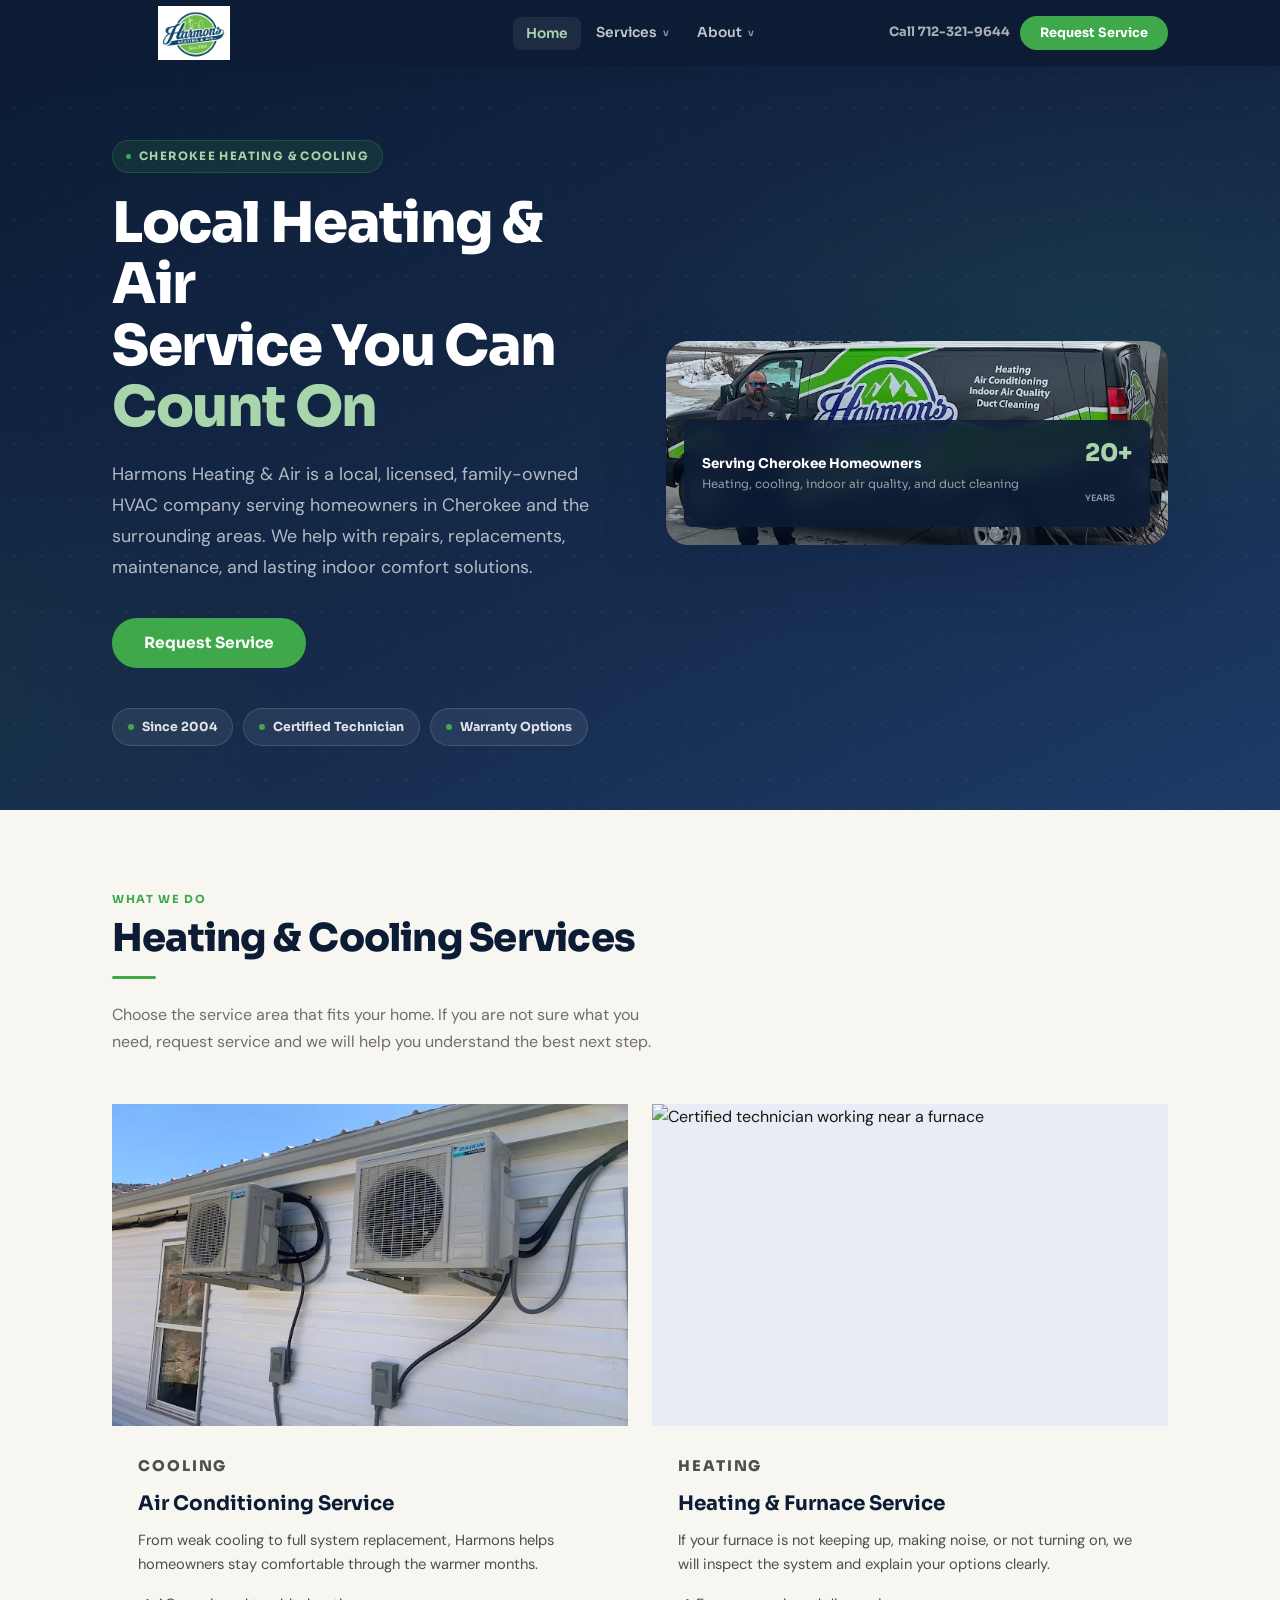
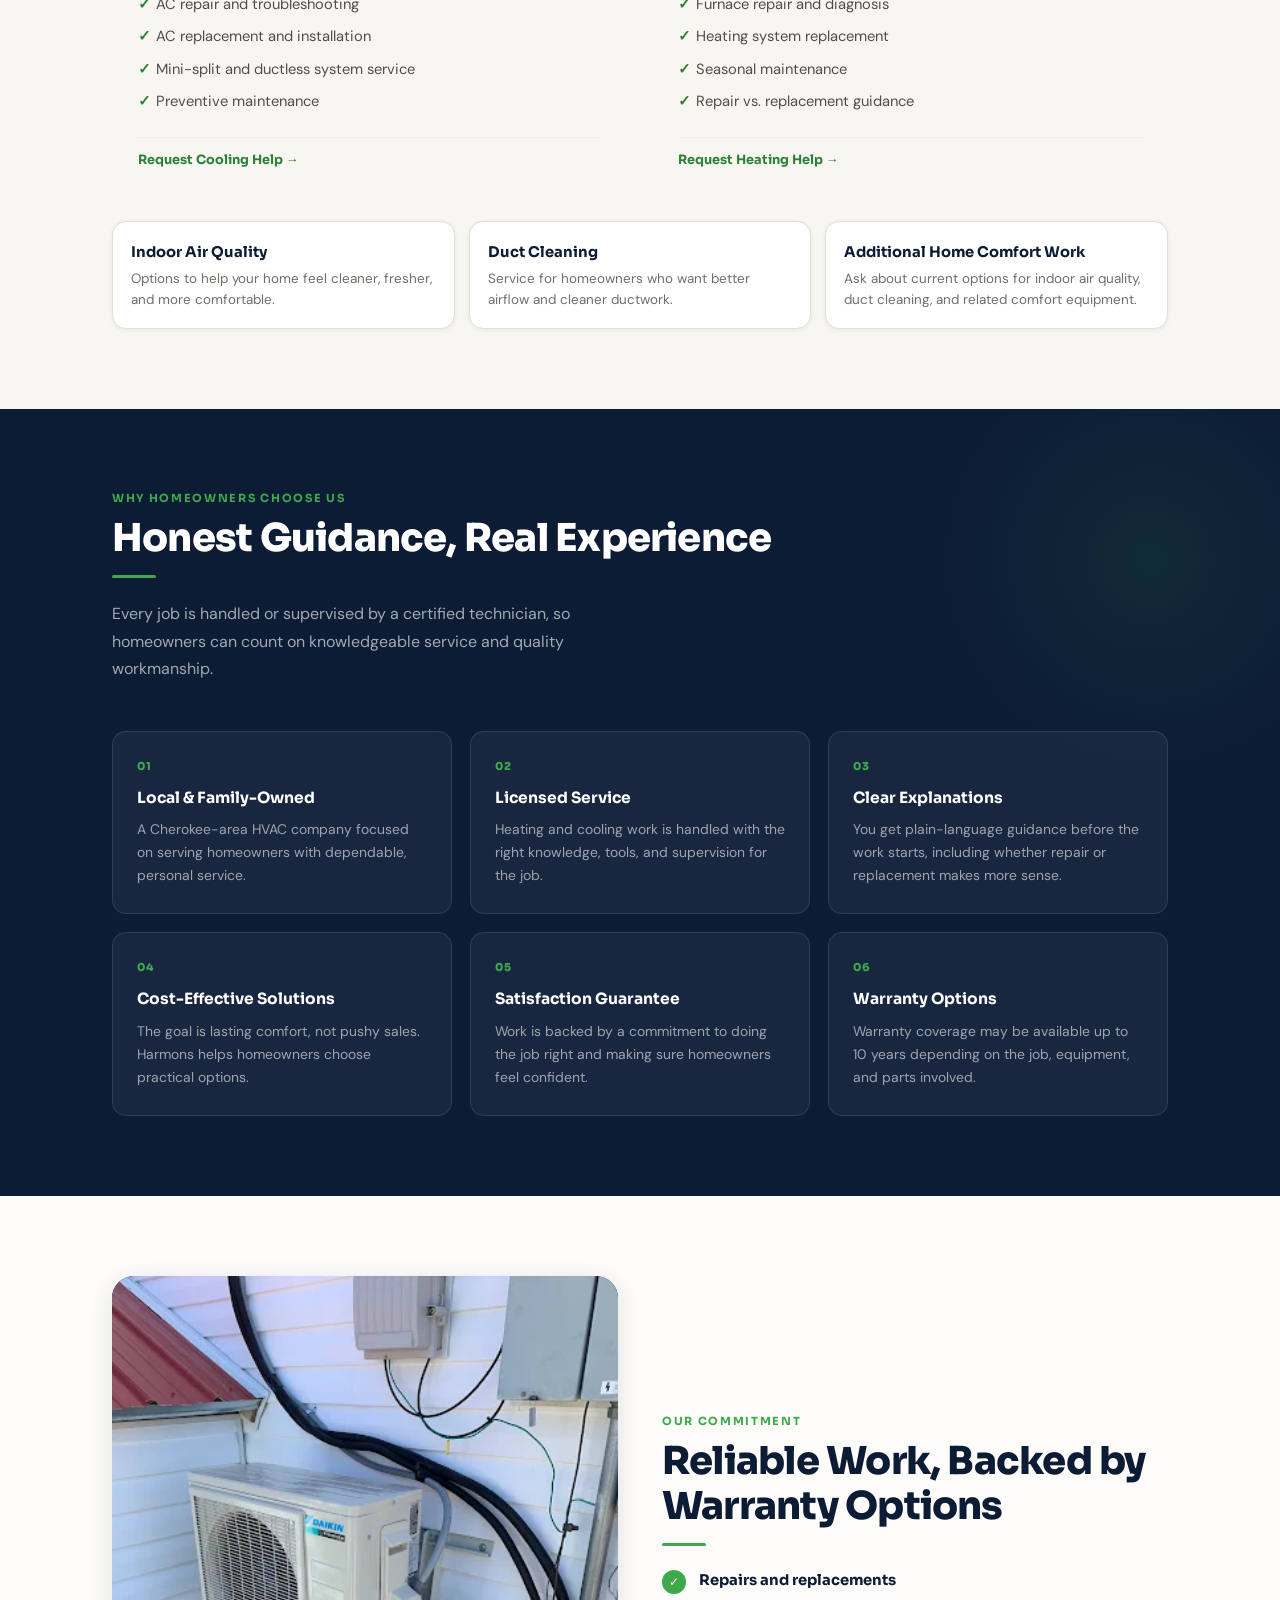
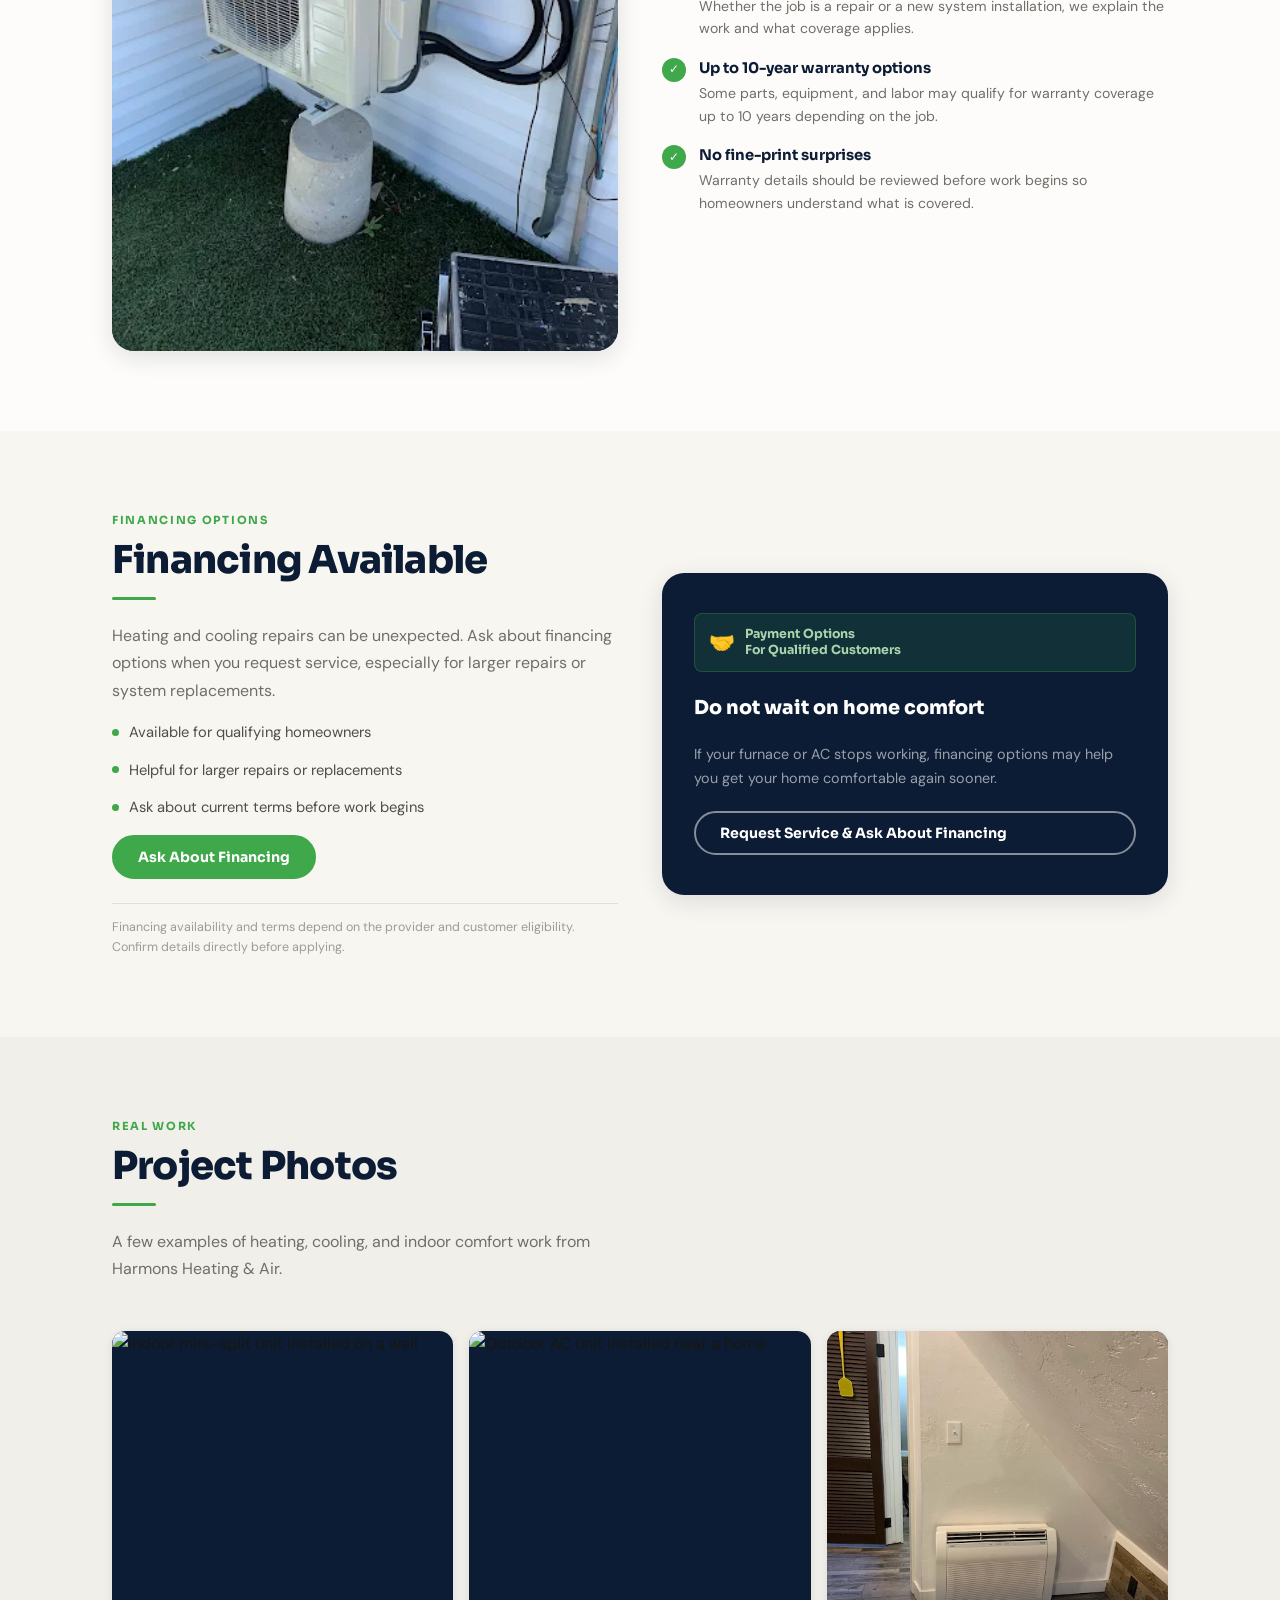
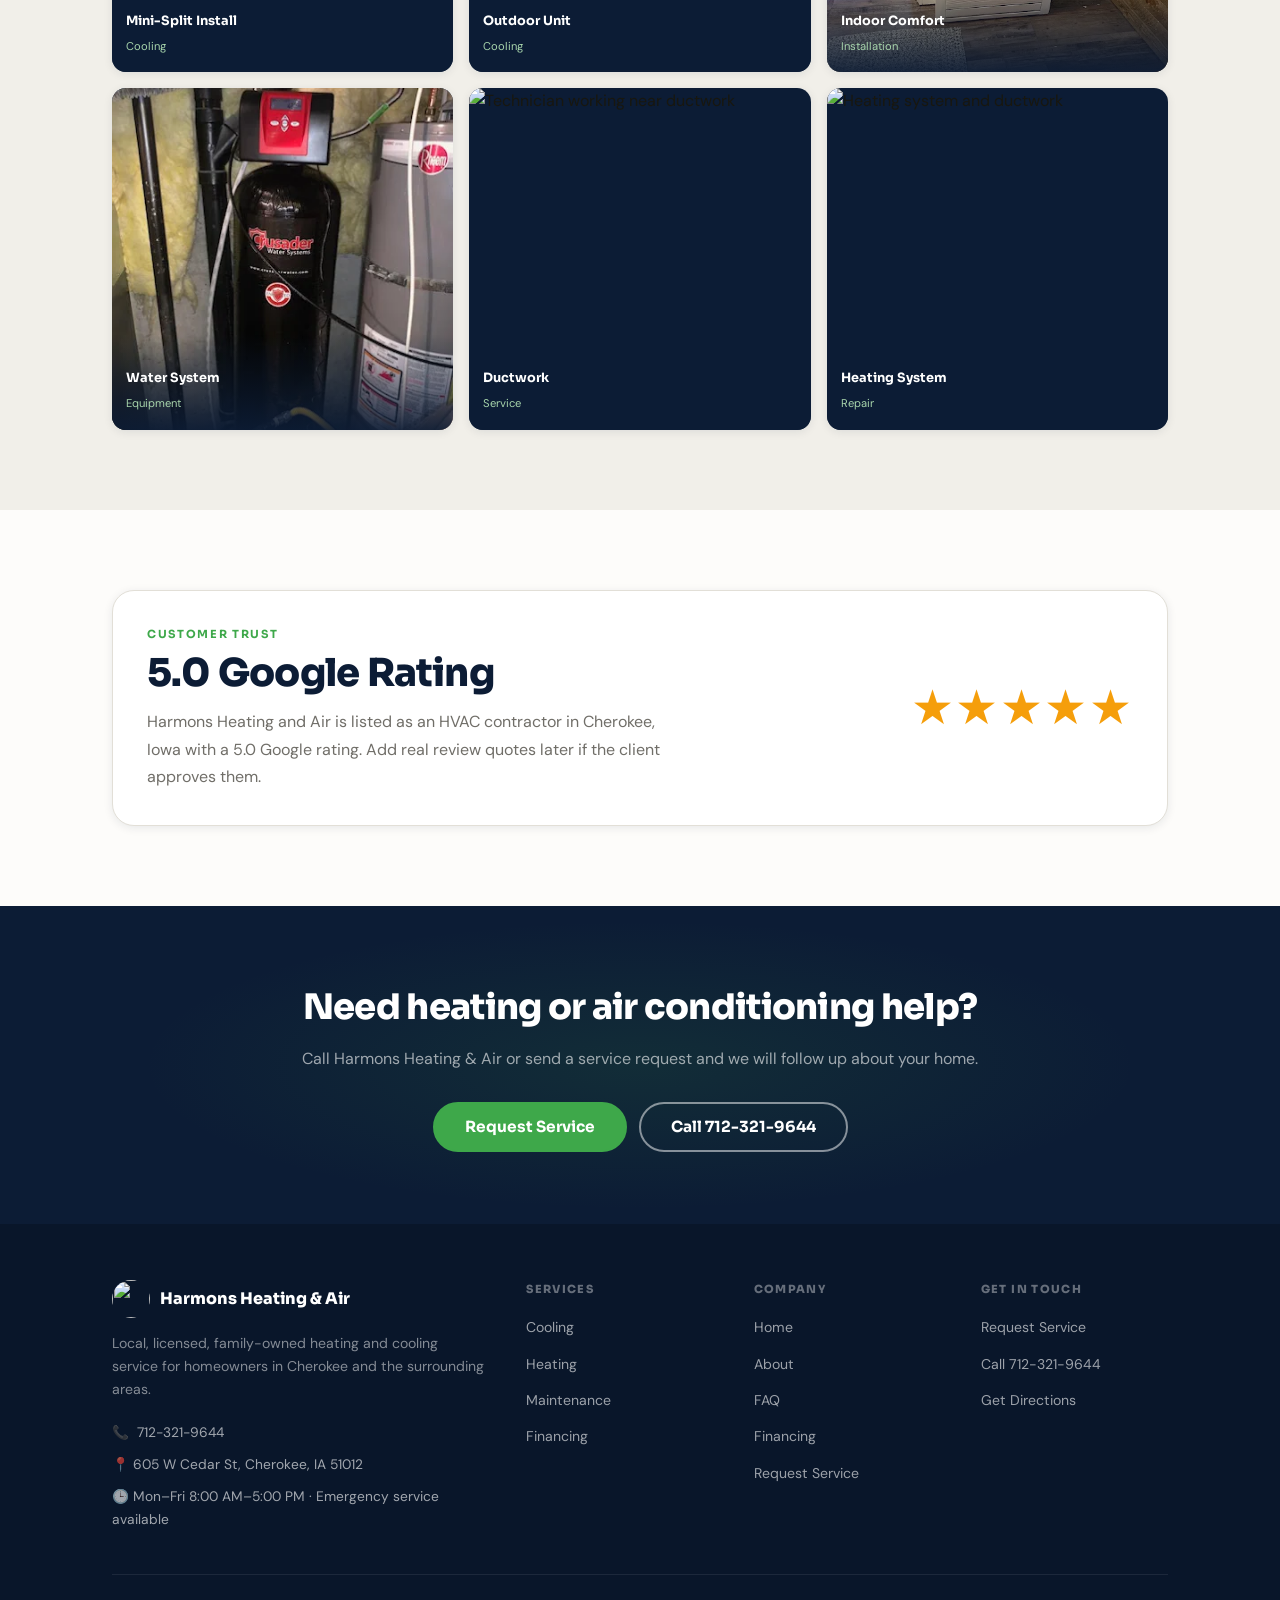
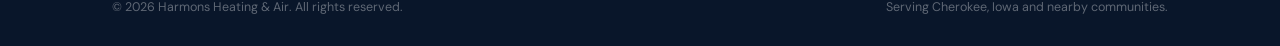
==== commit 6f38d8c0: "Refactor code structure and remove redundant sections for improved readability and maintainability" ====
--- a/index.html
+++ b/index.html
@@ -4,639 +4,44 @@
   <meta charset="UTF-8" />
   <meta name="viewport" content="width=device-width, initial-scale=1.0" />
   <!-- REPLACE: Update with your real business name and city -->
-  <title>Your HVAC Company | Iowa Heating & Air Conditioning</title>
+  <title>Harmons Heating & Air | HVAC Service in Cherokee, IA</title>
   <!-- REPLACE: Update with your real meta description -->
-  <meta name="description" content="Reliable heating and air conditioning repair, replacement, and maintenance for Iowa homeowners. 20+ years of experience. Warranty included. Financing available through FTL Financing." />
+  <meta name="description" content="Local, licensed, family-owned HVAC service in Cherokee, IA. Heating repair, AC repair, system replacement, maintenance, warranty options, and financing options." />
 
   <link rel="preconnect" href="https://fonts.googleapis.com" />
   <link rel="preconnect" href="https://fonts.gstatic.com" crossorigin />
   <link href="https://fonts.googleapis.com/css2?family=Sora:wght@400;500;600;700;800&family=DM+Sans:ital,opsz,wght@0,9..40,300;0,9..40,400;0,9..40,500;1,9..40,300&display=swap" rel="stylesheet" />
-  <link rel="stylesheet" href="styles.css" />
-
-  <!-- Page-specific styles -->
-  <style>
-    /* ----- HOME HERO ----- */
-    .home-hero {
-      min-height: calc(100vh - var(--nav-h));
-      display: flex;
-      align-items: center;
-      padding: 70px 0 60px;
-    }
-
-    .home-hero-inner {
-      position: relative;
-      z-index: 2;
-      display: grid;
-      grid-template-columns: 1fr;
-      gap: 52px;
-      align-items: center;
-    }
-
-    @media (min-width: 900px) {
-      .home-hero-inner { grid-template-columns: 1fr 1fr; }
-      .home-hero { min-height: calc(90vh - var(--nav-h)); }
-    }
-
-    .hero-eyebrow {
-      display: inline-flex;
-      align-items: center;
-      gap: 8px;
-      font-family: var(--font-display);
-      font-size: 0.72rem;
-      font-weight: 700;
-      letter-spacing: 0.12em;
-      text-transform: uppercase;
-      color: var(--green-light);
-      background: rgba(62,168,74,0.13);
-      border: 1px solid rgba(62,168,74,0.26);
-      padding: 6px 13px;
-      border-radius: var(--r-pill);
-      margin-bottom: 20px;
-    }
-
-    .hero-eyebrow::before {
-      content: '';
-      width: 5px;
-      height: 5px;
-      background: var(--green);
-      border-radius: 50%;
-    }
-
-    .hero-h1 {
-      font-family: var(--font-display);
-      font-size: clamp(2.1rem, 5.5vw, 3.5rem);
-      font-weight: 800;
-      color: var(--white);
-      line-height: 1.1;
-      letter-spacing: -0.025em;
-      margin-bottom: 20px;
-    }
-
-    .hero-h1 em {
-      font-style: normal;
-      color: var(--green-light);
-    }
-
-    .hero-sub {
-      font-size: clamp(0.97rem, 2vw, 1.12rem);
-      color: rgba(255,255,255,0.68);
-      line-height: 1.72;
-      margin-bottom: 36px;
-      max-width: 500px;
-    }
-
-    /* Hero image card */
-    .hero-img-card {
-      border-radius: var(--r-lg);
-      overflow: hidden;
-      box-shadow: var(--shadow-xl);
-      aspect-ratio: 4/3;
-      position: relative;
-      /* REPLACE: Replace this gradient with a real job site photo
-         <img src="hero-photo.jpg" alt="HVAC technician working on a system"> */
-      background: linear-gradient(135deg, #1d3a66 0%, #2d5898 50%, #3ea84a 140%);
-    }
-
-    .hero-img-overlay {
-      position: absolute;
-      bottom: 18px;
-      left: 18px;
-      right: 18px;
-      background: rgba(12,28,53,0.87);
-      backdrop-filter: blur(10px);
-      border-radius: var(--r-sm);
-      padding: 14px 18px;
-      display: flex;
-      align-items: center;
-      justify-content: space-between;
-      gap: 14px;
-    }
-
-    .hero-overlay-label {
-      font-family: var(--font-display);
-      font-size: 0.84rem;
-      font-weight: 700;
-      color: var(--white);
-    }
-
-    .hero-overlay-sub {
-      font-size: 0.73rem;
-      color: rgba(255,255,255,0.55);
-      font-family: var(--font-display);
-    }
-
-    .hero-overlay-stat {
-      font-family: var(--font-display);
-      font-size: 1.5rem;
-      font-weight: 800;
-      color: var(--green-light);
-      white-space: nowrap;
-    }
-
-    /* ----- SERVICES SECTION ----- */
-    #services { background: var(--cream); }
-
-    .services-grid {
-      display: grid;
-      grid-template-columns: 1fr;
-      gap: 22px;
-      margin-top: 48px;
-    }
-
-    @media (min-width: 560px) {
-      .services-grid { grid-template-columns: 1fr 1fr; }
-    }
-
-    @media (min-width: 980px) {
-      .services-grid { grid-template-columns: repeat(4, 1fr); }
-    }
-
-    .service-card {
-      padding: 28px 24px;
-      display: flex;
-      flex-direction: column;
-      gap: 12px;
-    }
-
-    .service-icon {
-      width: 50px;
-      height: 50px;
-      background: var(--navy);
-      border-radius: 11px;
-      display: flex;
-      align-items: center;
-      justify-content: center;
-      font-size: 1.4rem;
-      flex-shrink: 0;
-    }
-
-    .service-title {
-      font-family: var(--font-display);
-      font-size: 1rem;
-      font-weight: 700;
-      color: var(--navy);
-    }
-
-    .service-desc {
-      font-size: 0.9rem;
-      color: var(--gray-500);
-      line-height: 1.65;
-      flex: 1;
-    }
-
-    .service-cta {
-      font-family: var(--font-display);
-      font-size: 0.8rem;
-      font-weight: 700;
-      color: var(--green-dark);
-      display: inline-flex;
-      align-items: center;
-      gap: 4px;
-      margin-top: 6px;
-      padding-top: 12px;
-      border-top: 1px solid var(--gray-100);
-      transition: gap var(--t-fast);
-    }
-
-    .service-cta:hover { gap: 8px; }
-
-    /* ----- WHY SECTION ----- */
-    #why { background: var(--navy); }
-
-    .why-grid {
-      display: grid;
-      grid-template-columns: 1fr;
-      gap: 18px;
-      margin-top: 48px;
-    }
-
-    @media (min-width: 560px) { .why-grid { grid-template-columns: 1fr 1fr; } }
-    @media (min-width: 900px) { .why-grid { grid-template-columns: repeat(3, 1fr); } }
-
-    .why-card-num {
-      font-family: var(--font-display);
-      font-size: 0.68rem;
-      font-weight: 800;
-      letter-spacing: 0.1em;
-      color: var(--green);
-      margin-bottom: 10px;
-    }
-
-    .why-card-title {
-      font-family: var(--font-display);
-      font-size: 0.97rem;
-      font-weight: 700;
-      color: var(--white);
-      margin-bottom: 7px;
-    }
-
-    .why-card-desc {
-      font-size: 0.87rem;
-      color: rgba(255,255,255,0.58);
-      line-height: 1.65;
-    }
-
-    /* ----- WARRANTY SECTION ----- */
-    #warranty { background: var(--warm-white); }
-
-    .warranty-split {
-      display: grid;
-      grid-template-columns: 1fr;
-      gap: 44px;
-      align-items: center;
-    }
-
-    @media (min-width: 820px) {
-      .warranty-split { grid-template-columns: 1fr 1fr; }
-    }
-
-    .warranty-visual {
-      background: var(--navy);
-      border-radius: var(--r-lg);
-      padding: 48px 36px;
-      text-align: center;
-      display: flex;
-      flex-direction: column;
-      align-items: center;
-      gap: 16px;
-      box-shadow: var(--shadow-md);
-    }
-
-    .warranty-shield {
-      width: 80px;
-      height: 80px;
-      background: rgba(62,168,74,0.15);
-      border: 2px solid rgba(62,168,74,0.38);
-      border-radius: 50%;
-      display: flex;
-      align-items: center;
-      justify-content: center;
-      font-size: 2rem;
-    }
-
-    .warranty-visual-title {
-      font-family: var(--font-display);
-      font-size: 1.5rem;
-      font-weight: 800;
-      color: var(--white);
-    }
-
-    .warranty-visual-sub {
-      font-size: 0.9rem;
-      color: rgba(255,255,255,0.6);
-      line-height: 1.65;
-      max-width: 280px;
-    }
-
-    /* ----- FINANCING SECTION ----- */
-    #financing { background: var(--cream); }
-
-    .financing-split {
-      display: grid;
-      grid-template-columns: 1fr;
-      gap: 44px;
-      align-items: center;
-    }
-
-    @media (min-width: 820px) {
-      .financing-split { grid-template-columns: 1fr 1fr; }
-    }
-
-    .financing-card {
-      background: var(--navy);
-      border-radius: var(--r-lg);
-      padding: 40px 32px;
-      display: flex;
-      flex-direction: column;
-      gap: 20px;
-      box-shadow: var(--shadow-md);
-    }
-
-    .financing-partner {
-      display: inline-flex;
-      align-items: center;
-      gap: 10px;
-      background: rgba(62,168,74,0.14);
-      border: 1px solid rgba(62,168,74,0.3);
-      border-radius: var(--r-sm);
-      padding: 11px 14px;
-    }
-
-    .financing-partner-label {
-      font-family: var(--font-display);
-      font-size: 0.78rem;
-      font-weight: 700;
-      color: var(--green-light);
-      line-height: 1.3;
-    }
-
-    .financing-card-title {
-      font-family: var(--font-display);
-      font-size: 1.2rem;
-      font-weight: 800;
-      color: var(--white);
-    }
-
-    .financing-card-sub {
-      font-size: 0.9rem;
-      color: rgba(255,255,255,0.58);
-      line-height: 1.65;
-    }
-
-    .financing-disclaimer {
-      font-size: 0.78rem;
-      color: var(--gray-400);
-      line-height: 1.55;
-      border-top: 1px solid var(--gray-200);
-      padding-top: 14px;
-      margin-top: 8px;
-    }
-
-    .financing-bullets {
-      display: flex;
-      flex-direction: column;
-      gap: 13px;
-      margin: 16px 0;
-    }
-
-    .financing-bullet {
-      display: flex;
-      align-items: center;
-      gap: 10px;
-      font-size: 0.92rem;
-      color: var(--gray-600);
-    }
-
-    .financing-bullet-dot {
-      width: 7px;
-      height: 7px;
-      background: var(--green);
-      border-radius: 50%;
-      flex-shrink: 0;
-    }
-
-    /* ----- PROJECTS SECTION ----- */
-    #projects { background: var(--gray-100); }
-
-    .projects-grid {
-      display: grid;
-      grid-template-columns: 1fr 1fr;
-      gap: 16px;
-      margin-top: 48px;
-    }
-
-    @media (min-width: 700px) {
-      .projects-grid { grid-template-columns: repeat(3, 1fr); }
-    }
-
-    .project-card {
-      aspect-ratio: 1;
-      border-radius: var(--r-md);
-      overflow: hidden;
-      position: relative;
-      cursor: pointer;
-      box-shadow: var(--shadow-sm);
-      transition: transform var(--t-base), box-shadow var(--t-base);
-    }
-
-    .project-card:hover { transform: scale(1.025); box-shadow: var(--shadow-md); }
-
-    /* REPLACE: Replace these gradients with real project photos */
-    .project-card:nth-child(1) { background: linear-gradient(135deg, #1d3a66, #2a5298); }
-    .project-card:nth-child(2) { background: linear-gradient(135deg, #152a4a, #3ea84a); }
-    .project-card:nth-child(3) { background: linear-gradient(135deg, #0c1c35, #1d3a66); }
-    .project-card:nth-child(4) { background: linear-gradient(135deg, #2d5898, #2e8038); }
-    .project-card:nth-child(5) { background: linear-gradient(135deg, #1a3a6b, #4a7fb5); }
-    .project-card:nth-child(6) { background: linear-gradient(135deg, #0c1c35, #4a9e4d); }
-
-    .project-caption {
-      position: absolute;
-      bottom: 0; left: 0; right: 0;
-      background: linear-gradient(transparent, rgba(12,28,53,0.92));
-      padding: 26px 14px 14px;
-    }
-
-    .project-label {
-      font-family: var(--font-display);
-      font-size: 0.8rem;
-      font-weight: 700;
-      color: var(--white);
-      display: block;
-    }
-
-    .project-sublabel {
-      font-size: 0.7rem;
-      color: var(--green-light);
-    }
-
-    .projects-note {
-      text-align: center;
-      font-size: 0.83rem;
-      color: var(--gray-400);
-      font-style: italic;
-      margin-top: 18px;
-    }
-
-    /* ----- TESTIMONIALS SECTION ----- */
-    #testimonials { background: var(--warm-white); }
-
-    .testimonials-grid {
-      display: grid;
-      grid-template-columns: 1fr;
-      gap: 20px;
-      margin-top: 48px;
-    }
-
-    @media (min-width: 580px) { .testimonials-grid { grid-template-columns: 1fr 1fr; } }
-    @media (min-width: 900px) { .testimonials-grid { grid-template-columns: repeat(3, 1fr); } }
-
-    .testimonial-card {
-      padding: 26px 22px;
-      display: flex;
-      flex-direction: column;
-      gap: 14px;
-    }
-
-    .stars {
-      display: flex;
-      gap: 2px;
-      font-size: 0.9rem;
-      color: var(--amber);
-    }
-
-    .testimonial-quote {
-      font-size: 0.94rem;
-      color: var(--text-mid);
-      line-height: 1.72;
-      font-style: italic;
-      flex: 1;
-    }
-
-    .testimonial-author {
-      display: flex;
-      align-items: center;
-      gap: 11px;
-    }
-
-    .t-avatar {
-      width: 38px;
-      height: 38px;
-      border-radius: 50%;
-      background: var(--navy);
-      display: flex;
-      align-items: center;
-      justify-content: center;
-      font-family: var(--font-display);
-      font-size: 0.84rem;
-      font-weight: 700;
-      color: var(--green-light);
-      flex-shrink: 0;
-    }
-
-    .t-name {
-      font-family: var(--font-display);
-      font-size: 0.85rem;
-      font-weight: 700;
-      color: var(--navy);
-    }
-
-    .t-loc {
-      font-size: 0.74rem;
-      color: var(--gray-400);
-    }
-
-    /* ----- BLOG PREVIEW SECTION ----- */
-    #blog { background: var(--cream); }
-
-    .blog-grid {
-      display: grid;
-      grid-template-columns: 1fr;
-      gap: 22px;
-      margin-top: 48px;
-    }
-
-    @media (min-width: 640px) { .blog-grid { grid-template-columns: 1fr 1fr; } }
-    @media (min-width: 900px) { .blog-grid { grid-template-columns: repeat(3, 1fr); } }
-
-    .blog-card {
-      display: flex;
-      flex-direction: column;
-      overflow: hidden;
-    }
-
-    .blog-thumb {
-      aspect-ratio: 16/9;
-      /* REPLACE: Replace with real article thumbnail images */
-      background: linear-gradient(135deg, var(--navy-light), var(--navy-mid));
-      display: flex;
-      align-items: center;
-      justify-content: center;
-      font-size: 2rem;
-      flex-shrink: 0;
-    }
-
-    .blog-body {
-      padding: 22px 22px 20px;
-      display: flex;
-      flex-direction: column;
-      gap: 9px;
-      flex: 1;
-    }
-
-    .blog-tag {
-      font-family: var(--font-display);
-      font-size: 0.68rem;
-      font-weight: 700;
-      letter-spacing: 0.1em;
-      text-transform: uppercase;
-      color: var(--green-dark);
-    }
-
-    .blog-title {
-      font-family: var(--font-display);
-      font-size: 1rem;
-      font-weight: 700;
-      color: var(--navy);
-      line-height: 1.35;
-    }
-
-    .blog-excerpt {
-      font-size: 0.88rem;
-      color: var(--gray-500);
-      line-height: 1.65;
-      flex: 1;
-    }
-
-    .blog-read-more {
-      font-family: var(--font-display);
-      font-size: 0.8rem;
-      font-weight: 700;
-      color: var(--green-dark);
-      display: inline-flex;
-      align-items: center;
-      gap: 4px;
-      margin-top: 4px;
-      transition: gap var(--t-fast);
-    }
-
-    .blog-read-more:hover { gap: 8px; }
-
-    /* ----- SERVICE CTA SECTION ----- */
-    #service-cta { background: var(--navy-faint); padding: 60px 0; }
-
-    .service-cta-inner {
-      display: flex;
-      flex-direction: column;
-      gap: 20px;
-      align-items: flex-start;
-    }
-
-    @media (min-width: 720px) {
-      .service-cta-inner {
-        flex-direction: row;
-        align-items: center;
-        justify-content: space-between;
-      }
-    }
-
-    .service-cta-text h2 {
-      font-family: var(--font-display);
-      font-size: clamp(1.3rem, 3vw, 1.8rem);
-      font-weight: 800;
-      color: var(--navy);
-      margin-bottom: 6px;
-    }
-
-    .service-cta-text p {
-      font-size: 0.95rem;
-      color: var(--gray-500);
-    }
-  </style>
+  <link rel="stylesheet" href="styles/base.css" />
+  <link rel="stylesheet" href="styles/layout.css" />
+  <link rel="stylesheet" href="styles/components.css" />
+  <link rel="stylesheet" href="styles/pages.css" />
+<!-- Page-specific styles -->
 
   <!-- JSON-LD Structured Data — REPLACE all placeholder values below -->
   <script type="application/ld+json">
-  {
-    "@context": "https://schema.org",
-    "@type": "LocalBusiness",
-    "name": "Your HVAC Company",
-    "description": "Heating and air conditioning repair, replacement, and maintenance for Iowa homeowners.",
-    "url": "https://yourhvaccompany.com",
-    "telephone": "+1-555-123-4567",
-    "email": "hello@yourhvaccompany.com",
-    "address": {
-      "@type": "PostalAddress",
-      "addressRegion": "IA",
-      "addressCountry": "US"
-    },
-    "areaServed": {
-      "@type": "State",
-      "name": "Iowa"
-    },
-    "priceRange": "$$",
-    "openingHours": "Mo-Fr 08:00-17:00",
-    "sameAs": []
-  }
+{
+  "@context": "https://schema.org",
+  "@type": "HVACBusiness",
+  "name": "Harmons Heating & Air",
+  "description": "Local, licensed, family-owned heating and air conditioning service for homeowners in Cherokee, Iowa and surrounding areas.",
+  "telephone": "+17123219644",
+  "address": {
+    "@type": "PostalAddress",
+    "streetAddress": "605 W Cedar St",
+    "addressLocality": "Cherokee",
+    "addressRegion": "IA",
+    "postalCode": "51012",
+    "addressCountry": "US"
+  },
+  "areaServed": {
+    "@type": "City",
+    "name": "Cherokee"
+  },
+  "priceRange": "$$",
+  "openingHours": "Mo-Su 00:00-23:59"
+}
   </script>
+  <link rel="icon" type="image/png" href="img/favicon.png" />
 </head>
 
 <body>
@@ -645,41 +50,76 @@
      HEADER / NAV
 ================================================================ -->
 <header class="site-header" id="top">
+  <div class="mobile-action-bar" aria-label="Quick actions">
+    <a href="contact.html" class="mobile-action-btn mobile-action-primary">Request Service</a>
+    <a href="tel:+17123219644" class="mobile-action-btn mobile-action-call">Call 712-321-9644</a>
+  </div>
+
   <nav class="nav-inner" aria-label="Main navigation">
-
-    <!-- REPLACE: Swap text/icon with your real logo image -->
-    <!-- Example: <a href="index.html"><img src="logo.png" alt="Your HVAC Company Logo" style="height:38px;"></a> -->
-    <a href="index.html" class="nav-logo" aria-label="Your HVAC Company — Home">
-      <span class="nav-logo-mark" aria-hidden="true">❄</span>
-      <span class="nav-logo-text">Your <span>HVAC</span></span>
+    <a href="index.html" class="nav-logo" aria-label="Harmons Heating & Air home">
+      <picture>
+        <source srcset="img/small_logo.png" media="(max-width: 559px)" />
+        <img src="img/full_logo.jpg" alt="Harmons Heating & Air" class="nav-logo-img" />
+      </picture>
     </a>
 
     <ul class="nav-links" role="list">
       <li><a href="index.html" data-page="index">Home</a></li>
-      <li><a href="about.html" data-page="about">About</a></li>
-      <li><a href="contact.html" data-page="contact">Request Service</a></li>
+
+      <li class="nav-dropdown">
+        <button class="nav-dropdown-toggle" type="button" aria-expanded="false" aria-haspopup="true" data-page="services">
+          Services
+          <span class="nav-dropdown-caret" aria-hidden="true">v</span>
+        </button>
+        <div class="nav-dropdown-menu compact" role="menu">
+          <a href="index.html#cooling" role="menuitem">Cooling</a>
+          <a href="index.html#heating" role="menuitem">Heating</a>
+        </div>
+      </li>
+
+      <li class="nav-dropdown about-dropdown">
+        <a href="about.html" class="nav-dropdown-link" data-page="about">
+          About
+          <span class="nav-dropdown-caret" aria-hidden="true">v</span>
+        </a>
+        <div class="nav-dropdown-menu compact" role="menu">
+          <a href="resources.html#faq" role="menuitem">FAQ</a>
+          <a href="resources.html#financing" role="menuitem">Financing</a>
+        </div>
+      </li>
+
     </ul>
 
     <div class="nav-right">
-      <!-- REPLACE: Update with your real phone number -->
-      <a href="tel:+15551234567" class="nav-phone">📞 (555) 123-4567</a>
+      <a href="tel:+17123219644" class="nav-phone">Call 712-321-9644</a>
       <a href="contact.html" class="btn btn-primary btn-sm">Request Service</a>
     </div>
 
     <button class="hamburger" id="hamburger" aria-label="Open navigation menu" aria-expanded="false">
       <span></span><span></span><span></span>
     </button>
-
   </nav>
 </header>
 
 <!-- Mobile drawer -->
 <nav class="mobile-drawer" id="mobileDrawer" aria-label="Mobile navigation">
   <a href="index.html" data-page="index">Home</a>
+
+  <div class="mobile-dropdown">
+    <button class="mobile-dropdown-toggle" type="button" aria-expanded="false" data-page="services">
+      Services
+      <span aria-hidden="true">v</span>
+    </button>
+    <div class="mobile-dropdown-menu">
+      <a href="index.html#cooling">Cooling</a>
+      <a href="index.html#heating">Heating</a>
+    </div>
+  </div>
+
   <a href="about.html" data-page="about">About</a>
-  <a href="contact.html" data-page="contact">Request Service</a>
-  <!-- REPLACE: Update with your real phone number -->
-  <a href="tel:+15551234567" class="mobile-drawer-phone">📞 (555) 123-4567</a>
+  <a href="resources.html#faq" data-page="about">FAQ</a>
+  <a href="resources.html#financing" data-page="about">Financing</a>
+  <a href="tel:+17123219644" class="mobile-drawer-phone">Call 712-321-9644</a>
   <a href="contact.html" class="btn btn-primary mobile-drawer-cta">Request Service</a>
 </nav>
 
@@ -695,37 +135,34 @@
     <div class="container">
       <div class="home-hero-inner">
 
-        <!-- Text -->
         <div class="hero-content">
-          <span class="hero-eyebrow">Iowa Heating &amp; Air Conditioning</span>
+          <span class="hero-eyebrow">Cherokee Heating &amp; Cooling</span>
           <h1 class="hero-h1">
-            Reliable <em>Heating &amp; Air</em><br>
-            Conditioning for<br>
-            Iowa Homeowners
+            Local Heating &amp; Air<br>
+            Service You Can<br>
+            <em>Count On</em>
           </h1>
           <p class="hero-sub">
-            Repairs, replacements, and honest HVAC service backed by 20+ years of experience. We explain the plan before we start — so you always know what's happening.
+            Harmons Heating &amp; Air is a local, licensed, family-owned HVAC company serving homeowners in Cherokee and the surrounding areas. We help with repairs, replacements, maintenance, and lasting indoor comfort solutions.
           </p>
-          <div class="btn-group" style="margin-bottom: 40px;">
+          <div class="btn-group hero-actions">
             <a href="contact.html" class="btn btn-primary btn-lg">Request Service</a>
-            <a href="#services" class="btn btn-outline-white btn-lg">View Services</a>
           </div>
           <div class="trust-pills">
-            <span class="trust-pill"><span class="trust-pill-dot"></span>20+ Years Experience</span>
-            <span class="trust-pill"><span class="trust-pill-dot"></span>Repair &amp; System Warranty</span>
-            <span class="trust-pill"><span class="trust-pill-dot"></span>Financing Available</span>
-          </div>
-        </div>
-
-        <!-- Image card -->
-        <!-- REPLACE: Replace this gradient card with a real photo of your work -->
-        <div class="hero-img-card reveal" role="img" aria-label="HVAC technician servicing a system">
+            <span class="trust-pill"><span class="trust-pill-dot"></span>Since 2004</span>
+            <span class="trust-pill"><span class="trust-pill-dot"></span>Certified Technician</span>
+            <span class="trust-pill"><span class="trust-pill-dot"></span>Warranty Options</span>
+          </div>
+        </div>
+
+        <div class="hero-img-card has-photo reveal" aria-label="Harmons Heating and Air service van with technician">
+          <img src="img/van-shawn.webp" alt="Harmons Heating and Air service van with technician" class="hero-img-photo" />
           <div class="hero-img-overlay">
             <div>
-              <div class="hero-overlay-label">Trusted by Iowa Homeowners</div>
-              <div class="hero-overlay-sub">Heating &amp; cooling you can count on</div>
+              <div class="hero-overlay-label">Serving Cherokee Homeowners</div>
+              <div class="hero-overlay-sub">Heating, cooling, indoor air quality, and duct cleaning</div>
             </div>
-            <div class="hero-overlay-stat">20+<br><span style="font-size:0.55rem;font-weight:600;color:rgba(255,255,255,0.55)">YEARS</span></div>
+            <div class="hero-overlay-stat">20+<br><span>YEARS</span></div>
           </div>
         </div>
 
@@ -737,44 +174,66 @@
   <!-- ================================================================
        SERVICES
   ================================================================ -->
-  <section id="services">
+  <section id="services" class="services-overview">
     <div class="container">
       <div class="reveal">
         <p class="section-label">What We Do</p>
-        <h2 class="section-title">Heating &amp; Air Conditioning Services</h2>
+        <h2 class="section-title">Heating &amp; Cooling Services</h2>
         <div class="divider"></div>
-        <p class="section-sub">Whether it's a quick repair or a full replacement, we'll walk you through your options and help you make the right call for your home.</p>
-      </div>
-      <div class="services-grid">
-
-        <div class="service-card card reveal reveal-delay-1">
-          <div class="service-icon" aria-hidden="true">🔥</div>
-          <h3 class="service-title">Heating Repair</h3>
-          <p class="service-desc">Furnace not keeping up? We'll diagnose the problem and explain exactly what needs fixing — before any work begins.</p>
-          <a href="contact.html" class="service-cta">Get Help →</a>
-        </div>
-
-        <div class="service-card card reveal reveal-delay-2">
-          <div class="service-icon" aria-hidden="true">❄️</div>
-          <h3 class="service-title">Air Conditioner Repair</h3>
-          <p class="service-desc">From weak cooling to a unit that won't start — we get to the root of the issue and give you a clear, straightforward repair plan.</p>
-          <a href="contact.html" class="service-cta">Get Help →</a>
-        </div>
-
-        <div class="service-card card reveal reveal-delay-3">
-          <div class="service-icon" aria-hidden="true">🏠</div>
-          <h3 class="service-title">System Replacement</h3>
-          <p class="service-desc">When repair no longer makes financial sense, we'll help you choose the right system for your home and handle the full installation.</p>
-          <a href="contact.html" class="service-cta">Get Help →</a>
-        </div>
-
-        <div class="service-card card reveal reveal-delay-4">
-          <div class="service-icon" aria-hidden="true">🔧</div>
-          <h3 class="service-title">Preventive Maintenance</h3>
-          <p class="service-desc">Regular service keeps your system running efficiently and helps you avoid costly surprises. We'll check everything over and report what we find.</p>
-          <a href="contact.html" class="service-cta">Get Help →</a>
-        </div>
-
+        <p class="section-sub">Choose the service area that fits your home. If you are not sure what you need, request service and we will help you understand the best next step.</p>
+      </div>
+
+      <div class="service-category-grid">
+        <article id="cooling" class="service-category-card card reveal reveal-delay-1">
+          <div class="service-category-media">
+            <img src="img/pair-ac-units.webp" alt="Outdoor air conditioning units installed on a home" />
+          </div>
+          <div class="service-category-body">
+            <p class="service-kicker">Cooling</p>
+            <h3>Air Conditioning Service</h3>
+            <p>From weak cooling to full system replacement, Harmons helps homeowners stay comfortable through the warmer months.</p>
+            <ul class="service-list">
+              <li>AC repair and troubleshooting</li>
+              <li>AC replacement and installation</li>
+              <li>Mini-split and ductless system service</li>
+              <li>Preventive maintenance</li>
+            </ul>
+            <a href="contact.html" class="service-cta">Request Cooling Help →</a>
+          </div>
+        </article>
+
+        <article id="heating" class="service-category-card card reveal reveal-delay-2">
+          <div class="service-category-media">
+            <img src="img/technician-furnace.webp" alt="Certified technician working near a furnace" />
+          </div>
+          <div class="service-category-body">
+            <p class="service-kicker">Heating</p>
+            <h3>Heating &amp; Furnace Service</h3>
+            <p>If your furnace is not keeping up, making noise, or not turning on, we will inspect the system and explain your options clearly.</p>
+            <ul class="service-list">
+              <li>Furnace repair and diagnosis</li>
+              <li>Heating system replacement</li>
+              <li>Seasonal maintenance</li>
+              <li>Repair vs. replacement guidance</li>
+            </ul>
+            <a href="contact.html" class="service-cta">Request Heating Help →</a>
+          </div>
+        </article>
+      </div>
+
+      <div class="mini-service-grid">
+        <div class="mini-service-card reveal reveal-delay-1">
+          <strong>Indoor Air Quality</strong>
+          <span>Options to help your home feel cleaner, fresher, and more comfortable.</span>
+        </div>
+        <div class="mini-service-card reveal reveal-delay-2">
+          <strong>Duct Cleaning</strong>
+          <span>Service for homeowners who want better airflow and cleaner ductwork.</span>
+        </div>
+        <div class="mini-service-card reveal reveal-delay-3">
+          <strong>Additional Home Comfort Work</strong>
+          <span>Ask about current options for indoor air quality, duct cleaning, and related comfort equipment.</span>
+        </div>
       </div>
     </div>
   </section>
@@ -787,48 +246,41 @@
     <div class="container">
       <div class="reveal">
         <p class="section-label">Why Homeowners Choose Us</p>
-        <h2 class="section-title light">Experience You Can Count On</h2>
+        <h2 class="section-title light">Honest Guidance, Real Experience</h2>
         <div class="divider"></div>
-        <p class="section-sub light">We keep things simple, honest, and focused on doing right by the homeowners we serve.</p>
+        <p class="section-sub light">Every job is handled or supervised by a certified technician, so homeowners can count on knowledgeable service and quality workmanship.</p>
       </div>
       <div class="why-grid">
-
         <div class="card-dark reveal reveal-delay-1">
           <div class="why-card-num">01</div>
-          <h3 class="why-card-title">20+ Years of Experience</h3>
-          <p class="why-card-desc">Over two decades of hands-on work means we've handled nearly every HVAC situation a home can present.</p>
-        </div>
-
+          <h3 class="why-card-title">Local &amp; Family-Owned</h3>
+          <p class="why-card-desc">A Cherokee-area HVAC company focused on serving homeowners with dependable, personal service.</p>
+        </div>
         <div class="card-dark reveal reveal-delay-2">
           <div class="why-card-num">02</div>
-          <h3 class="why-card-title">Clear Communication First</h3>
-          <p class="why-card-desc">We explain the problem and the plan before we do anything. No surprises on what we find — or what it costs.</p>
-        </div>
-
+          <h3 class="why-card-title">Licensed Service</h3>
+          <p class="why-card-desc">Heating and cooling work is handled with the right knowledge, tools, and supervision for the job.</p>
+        </div>
         <div class="card-dark reveal reveal-delay-3">
           <div class="why-card-num">03</div>
-          <h3 class="why-card-title">Warranty for Peace of Mind</h3>
-          <p class="why-card-desc">Repairs and new system installs come with warranty coverage. We'll walk through the details after reviewing your job.</p>
-        </div>
-
+          <h3 class="why-card-title">Clear Explanations</h3>
+          <p class="why-card-desc">You get plain-language guidance before the work starts, including whether repair or replacement makes more sense.</p>
+        </div>
         <div class="card-dark reveal reveal-delay-4">
           <div class="why-card-num">04</div>
-          <h3 class="why-card-title">Honest Repair vs. Replace Advice</h3>
-          <p class="why-card-desc">We'll tell you straight whether a repair makes sense or if replacing the system is the smarter investment long-term.</p>
-        </div>
-
+          <h3 class="why-card-title">Cost-Effective Solutions</h3>
+          <p class="why-card-desc">The goal is lasting comfort, not pushy sales. Harmons helps homeowners choose practical options.</p>
+        </div>
         <div class="card-dark reveal reveal-delay-5">
           <div class="why-card-num">05</div>
-          <h3 class="why-card-title">Homeowner-Focused</h3>
-          <p class="why-card-desc">We work exclusively with homeowners — not commercial properties. Our whole process is built around serving families like yours.</p>
-        </div>
-
+          <h3 class="why-card-title">Satisfaction Guarantee</h3>
+          <p class="why-card-desc">Work is backed by a commitment to doing the job right and making sure homeowners feel confident.</p>
+        </div>
         <div class="card-dark reveal reveal-delay-5">
           <div class="why-card-num">06</div>
-          <h3 class="why-card-title">Local &amp; Dependable</h3>
-          <p class="why-card-desc">We're an Iowa business serving Iowa communities. When you call, you're talking to someone who knows your area.</p>
-        </div>
-
+          <h3 class="why-card-title">Warranty Options</h3>
+          <p class="why-card-desc">Warranty coverage may be available up to 10 years depending on the job, equipment, and parts involved.</p>
+        </div>
       </div>
     </div>
   </section>
@@ -840,35 +292,33 @@
   <section id="warranty">
     <div class="container">
       <div class="warranty-split">
-        <div class="warranty-visual reveal" role="img" aria-label="Warranty shield representing our commitment">
-          <div class="warranty-shield" aria-hidden="true">🛡</div>
-          <div class="warranty-visual-title">Warranty Included</div>
-          <p class="warranty-visual-sub">Every repair and system install is backed by a warranty. Details communicated before any work begins.</p>
+        <div class="warranty-visual photo-panel reveal">
+          <img src="img/ac-unit.webp" alt="Air conditioning unit installed outside a home" />
         </div>
         <div class="reveal">
           <p class="section-label">Our Commitment</p>
-          <h2 class="section-title">Your Peace of Mind Matters</h2>
+          <h2 class="section-title">Reliable Work, Backed by Warranty Options</h2>
           <div class="divider"></div>
           <div class="check-list">
             <div class="check-item">
               <div class="check-icon" aria-hidden="true">✓</div>
               <div class="check-text">
-                <strong>Warranty on Repairs</strong>
-                <p>We stand behind the work we do. Warranty terms are shared clearly once we've reviewed your specific situation.</p>
+                <strong>Repairs and replacements</strong>
+                <p>Whether the job is a repair or a new system installation, we explain the work and what coverage applies.</p>
               </div>
             </div>
             <div class="check-item">
               <div class="check-icon" aria-hidden="true">✓</div>
               <div class="check-text">
-                <strong>Warranty on New Systems</strong>
-                <p>System replacements come with warranty coverage based on the specific system and scope of work.</p>
+                <strong>Up to 10-year warranty options</strong>
+                <p>Some parts, equipment, and labor may qualify for warranty coverage up to 10 years depending on the job.</p>
               </div>
             </div>
             <div class="check-item">
               <div class="check-icon" aria-hidden="true">✓</div>
               <div class="check-text">
-                <strong>Plain Language, No Fine Print Surprises</strong>
-                <p>We explain warranty details in clear terms so you know exactly what's covered and for how long.</p>
+                <strong>No fine-print surprises</strong>
+                <p>Warranty details should be reviewed before work begins so homeowners understand what is covered.</p>
               </div>
             </div>
           </div>
@@ -888,23 +338,22 @@
           <p class="section-label">Financing Options</p>
           <h2 class="section-title">Financing Available</h2>
           <div class="divider"></div>
-          <p class="section-sub" style="margin-bottom: 0;">HVAC repairs and replacements are a real expense. That's why we offer financing through FTL Financing for qualifying Iowa homeowners.</p>
+          <p class="section-sub" style="margin-bottom: 0;">Heating and cooling repairs can be unexpected. Ask about financing options when you request service, especially for larger repairs or system replacements.</p>
           <div class="financing-bullets">
-            <div class="financing-bullet"><div class="financing-bullet-dot"></div>Financing through FTL Financing</div>
-            <div class="financing-bullet"><div class="financing-bullet-dot"></div>Available to qualifying Iowa homeowners</div>
-            <div class="financing-bullet"><div class="financing-bullet-dot"></div>Applies to repairs and system replacements</div>
-            <div class="financing-bullet"><div class="financing-bullet-dot"></div>Ask about it when you request service</div>
+            <div class="financing-bullet"><div class="financing-bullet-dot"></div>Available for qualifying homeowners</div>
+            <div class="financing-bullet"><div class="financing-bullet-dot"></div>Helpful for larger repairs or replacements</div>
+            <div class="financing-bullet"><div class="financing-bullet-dot"></div>Ask about current terms before work begins</div>
           </div>
           <a href="contact.html" class="btn btn-primary" style="margin-bottom: 16px;">Ask About Financing</a>
-          <p class="financing-disclaimer">Financing availability and terms depend on the provider and customer eligibility. Contact us to learn more.</p>
+          <p class="financing-disclaimer">Financing availability and terms depend on the provider and customer eligibility. Confirm details directly before applying.</p>
         </div>
         <div class="financing-card reveal">
           <div class="financing-partner">
             <span style="font-size:1.3rem;" aria-hidden="true">🤝</span>
-            <div class="financing-partner-label">Financing Partner<br>FTL Financing</div>
-          </div>
-          <div class="financing-card-title">Don't wait on home comfort</div>
-          <p class="financing-card-sub">A broken furnace or AC shouldn't have to wait until the timing is perfect. Financing options may help you get your home back to comfortable sooner.</p>
+            <div class="financing-partner-label">Payment Options<br>For Qualified Customers</div>
+          </div>
+          <div class="financing-card-title">Do not wait on home comfort</div>
+          <p class="financing-card-sub">If your furnace or AC stops working, financing options may help you get your home comfortable again sooner.</p>
           <a href="contact.html" class="btn btn-outline-white">Request Service &amp; Ask About Financing</a>
         </div>
       </div>
@@ -913,170 +362,40 @@
 
 
   <!-- ================================================================
-       PROJECTS
+       PROJECT GALLERY
   ================================================================ -->
   <section id="projects">
     <div class="container">
       <div class="reveal">
-        <p class="section-label">Our Work</p>
-        <h2 class="section-title">Previous Projects</h2>
+        <p class="section-label">Real Work</p>
+        <h2 class="section-title">Project Photos</h2>
         <div class="divider"></div>
-        <p class="section-sub">A look at some of the heating and air conditioning work we've completed for Iowa homeowners.</p>
-      </div>
-      <!-- REPLACE: Replace placeholder cards with real project photos.
-           Each .project-card should contain: <img src="project.jpg" alt="Description of the project"> -->
-      <div class="projects-grid">
-        <div class="project-card reveal reveal-delay-1" role="img" aria-label="Furnace replacement project">
-          <div class="project-caption"><span class="project-label">Furnace Replacement</span><span class="project-sublabel">Heating</span></div>
-        </div>
-        <div class="project-card reveal reveal-delay-2" role="img" aria-label="AC system installation project">
-          <div class="project-caption"><span class="project-label">AC System Install</span><span class="project-sublabel">Cooling</span></div>
-        </div>
-        <div class="project-card reveal reveal-delay-3" role="img" aria-label="Outdoor unit service project">
-          <div class="project-caption"><span class="project-label">Outdoor Unit Service</span><span class="project-sublabel">Maintenance</span></div>
-        </div>
-        <div class="project-card reveal reveal-delay-1" role="img" aria-label="Full home HVAC upgrade project">
-          <div class="project-caption"><span class="project-label">Home HVAC Upgrade</span><span class="project-sublabel">Replacement</span></div>
-        </div>
-        <div class="project-card reveal reveal-delay-2" role="img" aria-label="Heating system service project">
-          <div class="project-caption"><span class="project-label">Heating System Service</span><span class="project-sublabel">Repair</span></div>
-        </div>
-        <div class="project-card reveal reveal-delay-3" role="img" aria-label="Central air installation project">
-          <div class="project-caption"><span class="project-label">Central Air Install</span><span class="project-sublabel">Cooling</span></div>
-        </div>
-      </div>
-      <!-- REPLACE: Remove this note once real photos are added -->
-      <p class="projects-note">Real project photos will be added here. Gradient placeholders shown above.</p>
-    </div>
-  </section>
-
-
-  <!-- ================================================================
-       TESTIMONIALS
-       NOTE: These are PLACEHOLDER reviews for prototype purposes only.
-       REPLACE with real customer testimonials before launching.
-       Use first name and last initial only for privacy.
+        <p class="section-sub">A few examples of heating, cooling, and indoor comfort work from Harmons Heating &amp; Air.</p>
+      </div>
+      <div class="projects-grid photo-gallery">
+        <figure class="project-card reveal reveal-delay-1"><img src="img/mini-split-inside.webp" alt="Indoor mini-split unit installed on a wall"><figcaption><span class="project-label">Mini-Split Install</span><span class="project-sublabel">Cooling</span></figcaption></figure>
+        <figure class="project-card reveal reveal-delay-2"><img src="img/ac-unit-outside.webp" alt="Outdoor AC unit installed near a home"><figcaption><span class="project-label">Outdoor Unit</span><span class="project-sublabel">Cooling</span></figcaption></figure>
+        <figure class="project-card reveal reveal-delay-3"><img src="img/heating-inside.webp" alt="Indoor heating and cooling unit in a home"><figcaption><span class="project-label">Indoor Comfort</span><span class="project-sublabel">Installation</span></figcaption></figure>
+        <figure class="project-card reveal reveal-delay-1"><img src="img/water-system.webp" alt="Water system installed near a water heater"><figcaption><span class="project-label">Water System</span><span class="project-sublabel">Equipment</span></figcaption></figure>
+        <figure class="project-card reveal reveal-delay-2"><img src="img/technician-ductwork.webp" alt="Technician working near ductwork"><figcaption><span class="project-label">Ductwork</span><span class="project-sublabel">Service</span></figcaption></figure>
+        <figure class="project-card reveal reveal-delay-3"><img src="img/duct-system.webp" alt="Heating system and ductwork"><figcaption><span class="project-label">Heating System</span><span class="project-sublabel">Repair</span></figcaption></figure>
+      </div>
+    </div>
+  </section>
+
+
+  <!-- ================================================================
+       RATING / TRUST
   ================================================================ -->
   <section id="testimonials">
     <div class="container">
-      <div class="reveal">
-        <p class="section-label">What Homeowners Say</p>
-        <h2 class="section-title">Customer Testimonials</h2>
-        <div class="divider"></div>
-        <p class="section-sub">Here's what Iowa homeowners have shared about their experience.</p>
-      </div>
-      <div class="testimonials-grid">
-
-        <!-- PLACEHOLDER — replace with real review -->
-        <div class="testimonial-card card reveal reveal-delay-1">
-          <div class="stars" aria-label="5 out of 5 stars">★★★★★</div>
-          <p class="testimonial-quote">"Great communication and honest service. The repair was explained clearly before the work started — that made a big difference."</p>
-          <div class="testimonial-author">
-            <div class="t-avatar" aria-hidden="true">MT</div>
-            <div>
-              <div class="t-name">Mark T.</div>
-              <div class="t-loc">Iowa homeowner</div>
-            </div>
-          </div>
-        </div>
-
-        <!-- PLACEHOLDER — replace with real review -->
-        <div class="testimonial-card card reveal reveal-delay-2">
-          <div class="stars" aria-label="5 out of 5 stars">★★★★★</div>
-          <p class="testimonial-quote">"They helped us understand whether repair or replacement made more sense for our home. No pressure — just straightforward guidance."</p>
-          <div class="testimonial-author">
-            <div class="t-avatar" aria-hidden="true">AR</div>
-            <div>
-              <div class="t-name">Angela R.</div>
-              <div class="t-loc">Iowa homeowner</div>
-            </div>
-          </div>
-        </div>
-
-        <!-- PLACEHOLDER — replace with real review -->
-        <div class="testimonial-card card reveal reveal-delay-3">
-          <div class="stars" aria-label="5 out of 5 stars">★★★★★</div>
-          <p class="testimonial-quote">"Professional, reliable, and easy to work with. The work was done right the first time and I felt informed every step of the way."</p>
-          <div class="testimonial-author">
-            <div class="t-avatar" aria-hidden="true">DM</div>
-            <div>
-              <div class="t-name">David M.</div>
-              <div class="t-loc">Iowa homeowner</div>
-            </div>
-          </div>
-        </div>
-
-      </div>
-    </div>
-  </section>
-
-
-  <!-- ================================================================
-       BLOG / RESOURCES PREVIEW
-       NOTE: Article links are placeholder — connect real articles before launch.
-  ================================================================ -->
-  <section id="blog">
-    <div class="container">
-      <div class="reveal">
-        <p class="section-label">Homeowner Resources</p>
-        <h2 class="section-title">Helpful Articles &amp; Tips</h2>
-        <div class="divider"></div>
-        <p class="section-sub">Practical guidance to help Iowa homeowners get the most from their heating and cooling systems.</p>
-      </div>
-      <div class="blog-grid">
-
-        <!-- REPLACE: Link to real article pages when content is ready -->
-        <article class="blog-card card reveal reveal-delay-1">
-          <div class="blog-thumb" aria-label="Article thumbnail: repair vs replace">❄</div>
-          <div class="blog-body">
-            <div class="blog-tag">HVAC Tips</div>
-            <h3 class="blog-title">When Should You Repair vs. Replace Your AC?</h3>
-            <p class="blog-excerpt">Understanding when a repair makes financial sense versus replacing a system can save you real money. Here's how to think through it.</p>
-            <a href="#" class="blog-read-more">Read Article →</a>
-          </div>
-        </article>
-
-        <!-- REPLACE: Link to real article pages when content is ready -->
-        <article class="blog-card card reveal reveal-delay-2">
-          <div class="blog-thumb" aria-label="Article thumbnail: maintenance tips">🔧</div>
-          <div class="blog-body">
-            <div class="blog-tag">Maintenance</div>
-            <h3 class="blog-title">Simple HVAC Maintenance Tips for Homeowners</h3>
-            <p class="blog-excerpt">A few small habits can make a big difference in how well your heating and cooling system performs year after year.</p>
-            <a href="#" class="blog-read-more">Read Article →</a>
-          </div>
-        </article>
-
-        <!-- REPLACE: Link to real article pages when content is ready -->
-        <article class="blog-card card reveal reveal-delay-3">
-          <div class="blog-thumb" aria-label="Article thumbnail: system lifespan">🏠</div>
-          <div class="blog-body">
-            <div class="blog-tag">System Life</div>
-            <h3 class="blog-title">How Regular Service Helps Your System Last Longer</h3>
-            <p class="blog-excerpt">Routine maintenance isn't just about comfort — it directly impacts how many years you get out of your heating and cooling equipment.</p>
-            <a href="#" class="blog-read-more">Read Article →</a>
-          </div>
-        </article>
-
-      </div>
-    </div>
-  </section>
-
-
-  <!-- ================================================================
-       SHORT CTA
-  ================================================================ -->
-  <section id="service-cta">
-    <div class="container">
-      <div class="service-cta-inner reveal">
-        <div class="service-cta-text">
-          <h2>Ready to get your system sorted?</h2>
-          <p>Tell us about your situation and we'll follow up to discuss your options — no pressure.</p>
-        </div>
-        <div class="btn-group">
-          <a href="contact.html" class="btn btn-primary btn-lg">Request Service</a>
-          <a href="about.html" class="btn btn-outline-navy">Learn About Us</a>
-        </div>
+      <div class="rating-card reveal">
+        <div>
+          <p class="section-label">Customer Trust</p>
+          <h2 class="section-title">5.0 Google Rating</h2>
+          <p class="section-sub">Harmons Heating and Air is listed as an HVAC contractor in Cherokee, Iowa with a 5.0 Google rating. Add real review quotes later if the client approves them.</p>
+        </div>
+        <div class="rating-stars" aria-label="5 out of 5 stars">★★★★★</div>
       </div>
     </div>
   </section>
@@ -1088,8 +407,11 @@
   <div class="cta-banner">
     <div class="container cta-banner-inner reveal">
       <h2 class="cta-banner-title">Need heating or air conditioning help?</h2>
-      <p class="cta-banner-sub">Iowa homeowners trust us to get it right. Let's talk about your home.</p>
-      <a href="contact.html" class="btn btn-primary btn-lg">Request Service Today</a>
+      <p class="cta-banner-sub">Call Harmons Heating &amp; Air or send a service request and we will follow up about your home.</p>
+      <div class="btn-group center">
+        <a href="contact.html" class="btn btn-primary btn-lg">Request Service</a>
+        <a href="tel:+17123219644" class="btn btn-outline-white btn-lg">Call 712-321-9644</a>
+      </div>
     </div>
   </div>
 
@@ -1103,67 +425,65 @@
   <div class="container">
     <div class="footer-grid">
 
-      <!-- Brand column -->
       <div>
-        <!-- REPLACE: Swap with your real business logo -->
-        <a href="index.html" class="footer-logo" aria-label="Your HVAC Company Home">
-          <span class="footer-logo-mark" aria-hidden="true">❄</span>
-          Your HVAC Company
+        <a href="index.html" class="footer-logo" aria-label="Harmons Heating & Air home">
+          <img src="img/small_logo.png" alt="" class="footer-logo-img" aria-hidden="true" />
+          <span>Harmons Heating & Air</span>
         </a>
-        <p class="footer-tagline">Reliable heating and air conditioning for Iowa homeowners. Backed by 20+ years of experience.</p>
+        <p class="footer-tagline">Local, licensed, family-owned heating and cooling service for homeowners in Cherokee and the surrounding areas.</p>
         <div class="footer-contact-list">
-          <!-- REPLACE: Update with your real phone number -->
-          <div class="footer-contact-item">📞 <a href="tel:+15551234567">(555) 123-4567</a></div>
-          <!-- REPLACE: Update with your real email -->
-          <div class="footer-contact-item">✉ <a href="mailto:hello@yourhvaccompany.com">hello@yourhvaccompany.com</a></div>
-          <!-- REPLACE: Update with your actual service area -->
-          <div class="footer-contact-item">📍 Serving homeowners across Iowa</div>
-        </div>
-      </div>
-
-      <!-- Services -->
+          <div class="footer-contact-item">📞 <a href="tel:+17123219644">712-321-9644</a></div>
+          <div class="footer-contact-item">📍 605 W Cedar St, Cherokee, IA 51012</div>
+          <div class="footer-contact-item">🕒 Mon–Fri 8:00 AM–5:00 PM · Emergency service available</div>
+        </div>
+      </div>
+
       <div>
         <div class="footer-col-label">Services</div>
         <ul class="footer-links-list" role="list">
-          <li><a href="index.html#services">Heating Repair</a></li>
-          <li><a href="index.html#services">AC Repair</a></li>
-          <li><a href="index.html#services">System Replacement</a></li>
-          <li><a href="index.html#services">Preventive Maintenance</a></li>
+          <li><a href="index.html#cooling">Cooling</a></li>
+          <li><a href="index.html#heating">Heating</a></li>
+          <li><a href="index.html#services">Maintenance</a></li>
+          <li><a href="resources.html#financing">Financing</a></li>
         </ul>
       </div>
 
-      <!-- Company -->
       <div>
         <div class="footer-col-label">Company</div>
         <ul class="footer-links-list" role="list">
-          <li><a href="about.html">About Us</a></li>
-          <li><a href="index.html#warranty">Warranty</a></li>
-          <li><a href="index.html#financing">Financing</a></li>
+          <li><a href="index.html">Home</a></li>
+          <li><a href="about.html">About</a></li>
+          <li><a href="resources.html#faq">FAQ</a></li>
+          <li><a href="resources.html#financing">Financing</a></li>
           <li><a href="contact.html">Request Service</a></li>
         </ul>
       </div>
 
-      <!-- Contact -->
       <div>
         <div class="footer-col-label">Get in Touch</div>
         <ul class="footer-links-list" role="list">
           <li><a href="contact.html">Request Service</a></li>
-          <!-- REPLACE: Update with your real phone number -->
-          <li><a href="tel:+15551234567">Call Us</a></li>
-          <!-- REPLACE: Update with your real email -->
-          <li><a href="mailto:hello@yourhvaccompany.com">Email Us</a></li>
+          <li><a href="tel:+17123219644">Call 712-321-9644</a></li>
+          <li><a href="https://www.google.com/maps/search/?api=1&query=605%20W%20Cedar%20St%2C%20Cherokee%2C%20IA%2051012">Get Directions</a></li>
         </ul>
       </div>
 
     </div>
     <div class="footer-bottom">
-      <!-- REPLACE: Update year and business name -->
-      <p class="footer-copy">&copy; 2024 Your HVAC Company. All rights reserved.</p>
-      <p class="footer-copy">Serving Iowa homeowners with honest HVAC service.</p>
+      <p class="footer-copy">&copy; 2026 Harmons Heating & Air. All rights reserved.</p>
+      <p class="footer-copy">Serving Cherokee, Iowa and nearby communities.</p>
     </div>
   </div>
 </footer>
 
-<script src="script.js"></script>
+
+<script src="scripts/main.js"></script>
 </body>
 </html>
+
+
+
+
+
+
+
--- a/styles/base.css
+++ b/styles/base.css
@@ -0,0 +1,208 @@
+/* ================================================================
+   base.css - Your HVAC Company
+   Variables, reset rules, and global helpers.
+   ================================================================ */
+
+/* ----------------------------------------------------------------
+   CSS VARIABLES — Edit here to rebrand
+   ---------------------------------------------------------------- */
+:root {
+  /* Colors */
+  --navy:         #0c1c35;
+  --navy-mid:     #152a4a;
+  --navy-light:   #1d3a66;
+  --navy-faint:   #e8edf5;
+  --green:        #3ea84a;
+  --green-dark:   #2e8038;
+  --green-light:  #a8d5ac;
+  --green-faint:  #edf7ee;
+  --cream:        #f8f6f1;
+  --warm-white:   #fdfcfa;
+  --gray-50:      #f9f8f6;
+  --gray-100:     #f1efe9;
+  --gray-200:     #e2dfd7;
+  --gray-300:     #cbc7be;
+  --gray-400:     #9e9b94;
+  --gray-500:     #706e68;
+  --gray-600:     #504e49;
+  --gray-800:     #2c2b27;
+  --text-dark:    #18170f;
+  --text-mid:     #38362f;
+  --white:        #ffffff;
+  --amber:        #f59e0b;
+
+  /* Shadows */
+  --shadow-xs:    0 1px 4px rgba(12,28,53,0.07);
+  --shadow-sm:    0 2px 10px rgba(12,28,53,0.09);
+  --shadow-md:    0 6px 24px rgba(12,28,53,0.12);
+  --shadow-lg:    0 14px 44px rgba(12,28,53,0.16);
+  --shadow-xl:    0 24px 64px rgba(12,28,53,0.22);
+
+  /* Radii */
+  --r-sm:   8px;
+  --r-md:   14px;
+  --r-lg:   22px;
+  --r-xl:   32px;
+  --r-pill: 999px;
+
+  /* Typography */
+  --font-display: 'Sora', sans-serif;
+  --font-body:    'DM Sans', sans-serif;
+
+  /* Transitions */
+  --t-fast:   0.18s ease;
+  --t-base:   0.25s ease;
+  --t-slow:   0.4s ease;
+
+  /* Layout */
+  --max-w:    1100px;
+  --nav-h:    66px;
+}
+
+/* ----------------------------------------------------------------
+   RESET
+   ---------------------------------------------------------------- */
+*, *::before, *::after { box-sizing: border-box; margin: 0; padding: 0; }
+html { font-size: 16px; scroll-behavior: smooth; }
+
+body {
+  font-family: var(--font-body);
+  color: var(--text-dark);
+  background: var(--warm-white);
+  line-height: 1.65;
+  -webkit-font-smoothing: antialiased;
+  overflow-x: hidden;
+}
+
+img { display: block; max-width: 100%; height: auto; }
+a { color: inherit; text-decoration: none; }
+ul, ol { list-style: none; }
+button { font-family: inherit; cursor: pointer; }
+input, select, textarea { font-family: inherit; }
+
+/* ----------------------------------------------------------------
+   LAYOUT HELPERS
+   ---------------------------------------------------------------- */
+.container {
+  width: 100%;
+  max-width: var(--max-w);
+  margin: 0 auto;
+  padding: 0 22px;
+}
+
+section { padding: 80px 0; }
+
+.section-label {
+  font-family: var(--font-display);
+  font-size: 0.7rem;
+  font-weight: 700;
+  letter-spacing: 0.15em;
+  text-transform: uppercase;
+  color: var(--green);
+  margin-bottom: 8px;
+}
+
+.section-title {
+  font-family: var(--font-display);
+  font-size: clamp(1.65rem, 3.8vw, 2.4rem);
+  font-weight: 800;
+  line-height: 1.18;
+  color: var(--navy);
+  letter-spacing: -0.02em;
+  margin-bottom: 12px;
+}
+
+.section-title.light { color: var(--white); }
+
+.section-sub {
+  font-size: 1rem;
+  color: var(--gray-500);
+  line-height: 1.72;
+  max-width: 540px;
+}
+
+.section-sub.light { color: rgba(255,255,255,0.62); }
+
+.divider {
+  width: 44px;
+  height: 3px;
+  background: var(--green);
+  border-radius: 2px;
+  margin: 14px 0 22px;
+}
+
+/* ----------------------------------------------------------------
+   BUTTONS
+   ---------------------------------------------------------------- */
+.btn {
+  display: inline-flex;
+  align-items: center;
+  gap: 7px;
+  font-family: var(--font-display);
+  font-size: 0.88rem;
+  font-weight: 700;
+  padding: 13px 24px;
+  border-radius: var(--r-pill);
+  border: 2px solid transparent;
+  cursor: pointer;
+  transition:
+    background var(--t-fast),
+    color var(--t-fast),
+    border-color var(--t-fast),
+    box-shadow var(--t-fast),
+    transform var(--t-fast);
+  white-space: nowrap;
+  line-height: 1;
+  text-decoration: none;
+}
+
+.btn:active { transform: scale(0.97); }
+
+.btn-primary {
+  background: var(--green);
+  color: var(--white);
+  border-color: var(--green);
+}
+.btn-primary:hover {
+  background: var(--green-dark);
+  border-color: var(--green-dark);
+  box-shadow: 0 4px 20px rgba(62,168,74,0.35);
+}
+
+.btn-outline-white {
+  background: transparent;
+  color: var(--white);
+  border-color: rgba(255,255,255,0.5);
+}
+.btn-outline-white:hover {
+  background: rgba(255,255,255,0.1);
+  border-color: var(--white);
+}
+
+.btn-outline-navy {
+  background: transparent;
+  color: var(--navy);
+  border-color: var(--navy);
+}
+.btn-outline-navy:hover {
+  background: var(--navy);
+  color: var(--white);
+}
+
+.btn-lg {
+  font-size: 0.96rem;
+  padding: 15px 30px;
+}
+
+.btn-sm {
+  font-size: 0.8rem;
+  padding: 9px 18px;
+}
+
+.btn-group {
+  display: flex;
+  flex-wrap: wrap;
+  gap: 12px;
+  align-items: center;
+}
+
--- a/styles/layout.css
+++ b/styles/layout.css
@@ -0,0 +1,782 @@
+/* ----------------------------------------------------------------
+   NAVIGATION — 3-zone layout: Logo | Center Links | Phone + CTA
+   ---------------------------------------------------------------- */
+.site-header {
+  position: sticky;
+  top: 0;
+  z-index: 900;
+  background: var(--navy);
+  height: var(--nav-h);
+  display: flex;
+  align-items: center;
+  box-shadow: 0 2px 20px rgba(12,28,53,0.25);
+}
+
+/* Mobile: logo left, hamburger right */
+.nav-inner {
+  display: flex;
+  align-items: center;
+  justify-content: space-between;
+  height: 100%;
+  width: 100%;
+  max-width: var(--max-w);
+  margin: 0 auto;
+  padding: 0 22px;
+  gap: 0;
+}
+
+/* REPLACE: Swap this with your real logo image
+   Example: <a href="index.html"><img src="logo.png" alt="Your HVAC Company" style="height:38px;"></a> */
+.nav-logo {
+  display: flex;
+  align-items: center;
+  gap: 10px;
+  font-family: var(--font-display);
+  font-size: 1.02rem;
+  font-weight: 800;
+  color: var(--white);
+  flex-shrink: 0;
+  text-decoration: none;
+}
+
+.nav-logo-mark {
+  width: 36px;
+  height: 36px;
+  background: var(--green);
+  border-radius: 9px;
+  display: flex;
+  align-items: center;
+  justify-content: center;
+  font-size: 1.1rem;
+  flex-shrink: 0;
+}
+
+.nav-logo-text span {
+  color: var(--green-light);
+}
+
+/* Center nav links — hidden on mobile */
+.nav-links {
+  display: none;
+  align-items: center;
+  justify-content: center;
+  gap: 2px;
+  flex: 1;
+}
+
+.nav-links a,
+.nav-dropdown-link {
+  font-family: var(--font-display);
+  font-size: 0.86rem;
+  font-weight: 600;
+  color: rgba(255,255,255,0.75);
+  padding: 8px 13px;
+  border-radius: var(--r-sm);
+  white-space: nowrap;
+  transition: color var(--t-fast), background var(--t-fast);
+  text-decoration: none;
+}
+
+.nav-links a:hover,
+.nav-dropdown-link:hover {
+  color: var(--white);
+  background: rgba(255,255,255,0.09);
+}
+
+.nav-links a.active,
+.nav-dropdown-link.active {
+  color: var(--green-light);
+  background: rgba(255,255,255,0.07);
+}
+
+.nav-links a:focus-visible,
+.nav-dropdown-toggle:focus-visible,
+.nav-dropdown-link:focus-visible,
+.mobile-drawer a:focus-visible,
+.mobile-dropdown-toggle:focus-visible,
+.hamburger:focus-visible {
+  outline: 2px solid var(--green-light);
+  outline-offset: 3px;
+}
+
+.nav-dropdown {
+  position: relative;
+}
+
+.nav-dropdown-toggle {
+  display: inline-flex;
+  align-items: center;
+  gap: 6px;
+  background: transparent;
+  border: 0;
+  font-family: var(--font-display);
+  font-size: 0.86rem;
+  font-weight: 600;
+  color: rgba(255,255,255,0.75);
+  padding: 8px 13px;
+  border-radius: var(--r-sm);
+  white-space: nowrap;
+  transition: color var(--t-fast), background var(--t-fast);
+}
+
+.nav-dropdown:hover .nav-dropdown-toggle,
+.nav-dropdown:hover .nav-dropdown-link,
+.nav-dropdown:focus-within .nav-dropdown-toggle,
+.nav-dropdown:focus-within .nav-dropdown-link,
+.nav-dropdown.is-open .nav-dropdown-toggle,
+.nav-dropdown-toggle.active,
+.nav-dropdown-link.active {
+  color: var(--green-light);
+  background: rgba(255,255,255,0.07);
+}
+
+.nav-dropdown-caret {
+  font-size: 0.62rem;
+  line-height: 1;
+  opacity: 0.72;
+}
+
+.nav-dropdown-menu {
+  position: absolute;
+  top: calc(100% + 12px);
+  left: 50%;
+  width: min(420px, calc(100vw - 44px));
+  background: var(--white);
+  border: 1px solid var(--gray-200);
+  border-radius: var(--r-md);
+  box-shadow: var(--shadow-lg);
+  padding: 10px;
+  display: grid;
+  grid-template-columns: 1fr;
+  gap: 4px;
+  opacity: 0;
+  visibility: hidden;
+  pointer-events: none;
+  transform: translate(-50%, 8px);
+  transition: opacity var(--t-fast), transform var(--t-fast), visibility var(--t-fast);
+}
+
+.nav-dropdown:hover .nav-dropdown-menu,
+.nav-dropdown:focus-within .nav-dropdown-menu,
+.nav-dropdown.is-open .nav-dropdown-menu {
+  opacity: 1;
+  visibility: visible;
+  pointer-events: auto;
+  transform: translate(-50%, 0);
+}
+
+.nav-dropdown-menu::before {
+  content: '';
+  position: absolute;
+  top: -12px;
+  left: 0;
+  right: 0;
+  height: 12px;
+}
+
+.nav-dropdown-menu a,
+.nav-dropdown-item {
+  display: flex;
+  align-items: center;
+  justify-content: space-between;
+  gap: 10px;
+  min-height: 38px;
+  padding: 9px 11px;
+  border-radius: var(--r-sm);
+  font-family: var(--font-display);
+  font-size: 0.8rem;
+  font-weight: 700;
+  line-height: 1.3;
+  color: var(--navy);
+  background: transparent;
+}
+
+.nav-dropdown-menu a:hover,
+.nav-dropdown-menu a:focus-visible {
+  background: var(--green-faint);
+  color: var(--green-dark);
+}
+
+.nav-dropdown-item.disabled {
+  color: var(--gray-400);
+  cursor: default;
+}
+
+.nav-dropdown-item em {
+  flex-shrink: 0;
+  font-style: normal;
+  font-size: 0.68rem;
+  font-weight: 800;
+  color: var(--gray-300);
+  text-transform: uppercase;
+}
+
+@media (min-width: 980px) {
+  .nav-dropdown-menu {
+    grid-template-columns: 1fr 1fr;
+  }
+
+  .nav-dropdown-menu a {
+    grid-column: 1 / -1;
+  }
+}
+
+/* Right zone: phone + CTA — hidden on mobile */
+.nav-right {
+  display: none;
+  align-items: center;
+  gap: 10px;
+  flex-shrink: 0;
+}
+
+/* REPLACE: Update with your real phone number */
+.nav-phone {
+  font-family: var(--font-display);
+  font-size: 0.8rem;
+  font-weight: 700;
+  color: rgba(255,255,255,0.65);
+  white-space: nowrap;
+  text-decoration: none;
+  transition: color var(--t-fast);
+}
+.nav-phone:hover { color: var(--white); }
+
+/* Hamburger */
+.hamburger {
+  background: none;
+  border: none;
+  padding: 8px;
+  display: flex;
+  flex-direction: column;
+  justify-content: center;
+  gap: 5px;
+  cursor: pointer;
+}
+
+.hamburger span {
+  display: block;
+  width: 22px;
+  height: 2px;
+  background: var(--white);
+  border-radius: 2px;
+  transition: transform var(--t-base), opacity var(--t-base);
+  transform-origin: center;
+}
+
+.hamburger.open span:nth-child(1) { transform: translateY(7px) rotate(45deg); }
+.hamburger.open span:nth-child(2) { opacity: 0; transform: scaleX(0); }
+.hamburger.open span:nth-child(3) { transform: translateY(-7px) rotate(-45deg); }
+
+/* Desktop: show all 3 zones */
+@media (min-width: 840px) {
+  .nav-inner {
+    display: grid;
+    grid-template-columns: 1fr auto 1fr;
+    grid-template-areas: "logo links right";
+  }
+  .nav-logo { grid-area: logo; }
+  .nav-links { display: flex; grid-area: links; }
+  .nav-right { display: flex; grid-area: right; justify-content: flex-end; }
+  .hamburger { display: none; }
+}
+
+/* Tight screen: hide phone, keep CTA */
+@media (min-width: 840px) and (max-width: 1020px) {
+  .nav-phone { display: none; }
+  .nav-links a,
+  .nav-dropdown-toggle,
+  .nav-dropdown-link {
+    font-size: 0.82rem;
+    padding: 8px 10px;
+  }
+}
+
+/* Mobile drawer */
+.mobile-drawer {
+  position: fixed;
+  top: var(--nav-h);
+  left: 0;
+  right: 0;
+  background: var(--navy-mid);
+  padding: 10px 22px 24px;
+  border-top: 1px solid rgba(255,255,255,0.07);
+  box-shadow: 0 10px 30px rgba(12,28,53,0.35);
+  display: none;
+  flex-direction: column;
+  gap: 2px;
+  z-index: 899;
+}
+
+.mobile-drawer.open { display: flex; }
+
+.mobile-drawer a {
+  font-family: var(--font-display);
+  font-size: 0.97rem;
+  font-weight: 600;
+  color: rgba(255,255,255,0.82);
+  padding: 13px 6px;
+  border-bottom: 1px solid rgba(255,255,255,0.07);
+  transition: color var(--t-fast);
+  text-decoration: none;
+}
+
+.mobile-drawer a:last-of-type { border-bottom: none; }
+.mobile-drawer a:hover { color: var(--green-light); }
+
+.mobile-dropdown {
+  border-bottom: 1px solid rgba(255,255,255,0.07);
+}
+
+.mobile-dropdown-toggle {
+  width: 100%;
+  display: flex;
+  align-items: center;
+  justify-content: space-between;
+  gap: 12px;
+  background: transparent;
+  border: 0;
+  font-family: var(--font-display);
+  font-size: 0.97rem;
+  font-weight: 600;
+  color: rgba(255,255,255,0.82);
+  padding: 13px 6px;
+  text-align: left;
+}
+
+.mobile-dropdown-toggle:hover,
+.mobile-dropdown.open .mobile-dropdown-toggle,
+.mobile-dropdown-toggle.active {
+  color: var(--green-light);
+}
+
+.mobile-dropdown-menu {
+  display: none;
+  grid-template-columns: 1fr;
+  gap: 2px;
+  padding: 0 0 10px 12px;
+}
+
+.mobile-dropdown.open .mobile-dropdown-menu {
+  display: grid;
+}
+
+.mobile-dropdown-menu a,
+.mobile-dropdown-menu span {
+  display: block;
+  border-bottom: 0;
+  padding: 9px 8px;
+  font-family: var(--font-display);
+  font-size: 0.84rem;
+  font-weight: 600;
+}
+
+.mobile-dropdown-menu a {
+  color: rgba(255,255,255,0.82);
+}
+
+.mobile-dropdown-menu span {
+  color: rgba(255,255,255,0.38);
+}
+
+@media (min-width: 560px) {
+  .mobile-dropdown-menu {
+    grid-template-columns: 1fr 1fr;
+  }
+}
+
+.mobile-drawer-cta {
+  margin-top: 14px;
+  width: 100%;
+  justify-content: center;
+}
+
+/* Phone in drawer */
+.mobile-drawer-phone {
+  font-family: var(--font-display);
+  font-size: 0.85rem;
+  font-weight: 600;
+  color: rgba(255,255,255,0.5) !important;
+  padding: 10px 6px !important;
+  border-bottom: none !important;
+}
+
+/* ----------------------------------------------------------------
+   FOOTER
+   ---------------------------------------------------------------- */
+.site-footer {
+  background: #09162a;
+  padding: 56px 0 28px;
+  color: rgba(255,255,255,0.65);
+}
+
+.footer-grid {
+  display: grid;
+  grid-template-columns: 1fr;
+  gap: 40px;
+  margin-bottom: 44px;
+}
+
+@media (min-width: 580px) {
+  .footer-grid { grid-template-columns: 1fr 1fr; }
+}
+
+@media (min-width: 860px) {
+  .footer-grid { grid-template-columns: 2fr 1fr 1fr 1fr; }
+}
+
+/* REPLACE: Swap footer logo with real business logo */
+.footer-logo {
+  display: flex;
+  align-items: center;
+  gap: 10px;
+  font-family: var(--font-display);
+  font-weight: 800;
+  font-size: 1rem;
+  color: var(--white);
+  margin-bottom: 14px;
+}
+
+.footer-logo-mark {
+  width: 32px;
+  height: 32px;
+  background: var(--green);
+  border-radius: 8px;
+  display: flex;
+  align-items: center;
+  justify-content: center;
+  font-size: 1rem;
+}
+
+.footer-tagline {
+  font-size: 0.88rem;
+  color: rgba(255,255,255,0.5);
+  line-height: 1.65;
+  margin-bottom: 20px;
+}
+
+.footer-contact-list {
+  display: flex;
+  flex-direction: column;
+  gap: 9px;
+}
+
+.footer-contact-item {
+  display: flex;
+  align-items: flex-start;
+  gap: 8px;
+  font-size: 0.86rem;
+  color: rgba(255,255,255,0.62);
+}
+
+.footer-contact-item a { transition: color var(--t-fast); }
+.footer-contact-item a:hover { color: var(--green-light); }
+
+.footer-col-label {
+  font-family: var(--font-display);
+  font-size: 0.7rem;
+  font-weight: 800;
+  letter-spacing: 0.12em;
+  text-transform: uppercase;
+  color: rgba(255,255,255,0.38);
+  margin-bottom: 16px;
+}
+
+.footer-links-list {
+  display: flex;
+  flex-direction: column;
+  gap: 10px;
+}
+
+.footer-links-list a {
+  font-size: 0.88rem;
+  color: rgba(255,255,255,0.6);
+  transition: color var(--t-fast);
+}
+
+.footer-links-list a:hover { color: var(--green-light); }
+
+.footer-bottom {
+  border-top: 1px solid rgba(255,255,255,0.08);
+  padding-top: 22px;
+  display: flex;
+  flex-wrap: wrap;
+  gap: 8px;
+  justify-content: space-between;
+  align-items: center;
+}
+
+.footer-copy {
+  font-size: 0.78rem;
+  color: rgba(255,255,255,0.35);
+}
+
+/* ----------------------------------------------------------------
+   HERO — shared base (each page overrides specifics)
+   ---------------------------------------------------------------- */
+.hero {
+  background: var(--navy);
+  position: relative;
+  overflow: hidden;
+}
+
+.hero-bg-overlay {
+  position: absolute;
+  inset: 0;
+  background:
+    radial-gradient(ellipse 65% 55% at 85% 35%, rgba(62,168,74,0.11) 0%, transparent 55%),
+    radial-gradient(ellipse 50% 70% at -5% 85%, rgba(62,168,74,0.07) 0%, transparent 55%),
+    linear-gradient(155deg, #0c1c35 0%, #152a4a 55%, #1d3a66 100%);
+  pointer-events: none;
+}
+
+.hero-dots {
+  position: absolute;
+  inset: 0;
+  background-image: radial-gradient(circle, rgba(255,255,255,0.055) 1px, transparent 1px);
+  background-size: 28px 28px;
+  pointer-events: none;
+}
+
+/* ----------------------------------------------------------------
+   CTA BANNER
+   ---------------------------------------------------------------- */
+.cta-banner {
+  background: var(--navy);
+  padding: 72px 0;
+  text-align: center;
+  position: relative;
+  overflow: hidden;
+}
+
+.cta-banner::before {
+  content: '';
+  position: absolute;
+  inset: 0;
+  background: radial-gradient(ellipse 60% 70% at 50% 50%, rgba(62,168,74,0.12) 0%, transparent 65%);
+  pointer-events: none;
+}
+
+.cta-banner-inner { position: relative; z-index: 1; }
+
+.cta-banner-title {
+  font-family: var(--font-display);
+  font-size: clamp(1.5rem, 3.5vw, 2.2rem);
+  font-weight: 800;
+  color: var(--white);
+  margin-bottom: 10px;
+  letter-spacing: -0.02em;
+}
+
+.cta-banner-sub {
+  font-size: 1rem;
+  color: rgba(255,255,255,0.6);
+  margin-bottom: 30px;
+}
+
+/* ----------------------------------------------------------------
+   PAGE HERO (inner pages — shorter)
+   ---------------------------------------------------------------- */
+.page-hero {
+  background: var(--navy);
+  padding: 60px 0 56px;
+  position: relative;
+  overflow: hidden;
+}
+
+.page-hero::before {
+  content: '';
+  position: absolute;
+  inset: 0;
+  background: linear-gradient(155deg, #0c1c35 0%, #152a4a 60%, #1d3a66 100%);
+  pointer-events: none;
+}
+
+.page-hero-dots {
+  position: absolute;
+  inset: 0;
+  background-image: radial-gradient(circle, rgba(255,255,255,0.05) 1px, transparent 1px);
+  background-size: 28px 28px;
+  pointer-events: none;
+}
+
+.page-hero-inner {
+  position: relative;
+  z-index: 1;
+}
+
+.page-hero-label {
+  font-family: var(--font-display);
+  font-size: 0.7rem;
+  font-weight: 700;
+  letter-spacing: 0.14em;
+  text-transform: uppercase;
+  color: var(--green-light);
+  margin-bottom: 12px;
+}
+
+.page-hero-title {
+  font-family: var(--font-display);
+  font-size: clamp(1.8rem, 4.5vw, 3rem);
+  font-weight: 800;
+  color: var(--white);
+  letter-spacing: -0.025em;
+  line-height: 1.15;
+  margin-bottom: 16px;
+}
+
+.page-hero-sub {
+  font-size: 1rem;
+  color: rgba(255,255,255,0.65);
+  max-width: 520px;
+  line-height: 1.7;
+}
+
+/* ----------------------------------------------------------------
+   RESPONSIVE UTILITIES
+   ---------------------------------------------------------------- */
+@media (max-width: 480px) {
+  section { padding: 60px 0; }
+  .btn-group { gap: 10px; }
+  .btn { white-space: normal; text-align: center; }
+}
+
+/* ----------------------------------------------------------------
+   IMAGE PLACEHOLDERS
+   Used wherever real photos haven't been added yet.
+   Replace the .img-placeholder element with a real <img> tag.
+   ---------------------------------------------------------------- */
+.img-placeholder {
+  display: flex;
+  flex-direction: column;
+  align-items: center;
+  justify-content: center;
+  gap: 8px;
+  background: linear-gradient(145deg, var(--navy-mid) 0%, var(--navy-light) 100%);
+  color: rgba(255,255,255,0.4);
+  font-family: var(--font-display);
+  font-size: 0.72rem;
+  font-weight: 600;
+  letter-spacing: 0.05em;
+  text-transform: uppercase;
+  text-align: center;
+  padding: 16px;
+  /* width/height set by parent */
+}
+
+.img-placeholder-icon {
+  font-size: 1.8rem;
+  opacity: 0.5;
+}
+
+
+/* ----------------------------------------------------------------
+   HARMONS LOGO + MOBILE QUICK ACTION BAR
+   ---------------------------------------------------------------- */
+:root {
+  --mobile-action-h: 42px;
+}
+
+.mobile-action-bar {
+  display: none;
+}
+
+.nav-logo-img {
+  display: block;
+  width: 160px;
+  max-height: 54px;
+  object-fit: contain;
+}
+
+.nav-dropdown-menu.compact {
+  width: min(260px, calc(100vw - 44px));
+  grid-template-columns: 1fr;
+}
+
+.nav-dropdown-menu.compact a {
+  grid-column: auto;
+}
+
+.footer-logo-img {
+  width: 38px;
+  height: 38px;
+  object-fit: contain;
+  border-radius: 50%;
+  flex-shrink: 0;
+}
+
+@media (max-width: 839px) {
+  .site-header {
+    height: auto;
+    display: block;
+  }
+
+  .mobile-action-bar {
+    display: grid;
+    grid-template-columns: 1fr 1fr;
+    height: var(--mobile-action-h);
+    width: 100%;
+  }
+
+  .mobile-action-btn {
+    display: inline-flex;
+    align-items: center;
+    justify-content: center;
+    min-width: 0;
+    height: var(--mobile-action-h);
+    padding: 0 10px;
+    font-family: var(--font-display);
+    font-size: 0.76rem;
+    font-weight: 800;
+    letter-spacing: 0.02em;
+    text-transform: uppercase;
+    color: var(--white);
+    text-align: center;
+    white-space: nowrap;
+  }
+
+  .mobile-action-primary {
+    background: var(--green);
+  }
+
+  .mobile-action-call {
+    background: var(--navy-light);
+  }
+
+  .nav-inner {
+    height: var(--nav-h);
+  }
+
+  .nav-logo-img {
+    width: 54px;
+    max-height: 54px;
+    border-radius: 50%;
+  }
+
+  .mobile-drawer {
+    top: calc(var(--nav-h) + var(--mobile-action-h));
+  }
+
+  .home-hero {
+    min-height: calc(100vh - var(--nav-h) - var(--mobile-action-h));
+  }
+}
+
+@media (min-width: 840px) {
+  .nav-logo-img {
+    width: 164px;
+  }
+}
+
+@media (min-width: 840px) and (max-width: 980px) {
+  .nav-logo-img {
+    width: 136px;
+  }
+}
+
+
+/* Clickable dropdown parent link */
+.nav-dropdown-link {
+  display: inline-flex;
+  align-items: center;
+  gap: 6px;
+}
--- a/styles/components.css
+++ b/styles/components.css
@@ -0,0 +1,477 @@
+   CARDS (generic)
+   ---------------------------------------------------------------- */
+.card {
+  background: var(--white);
+  border: 1px solid var(--gray-200);
+  border-radius: var(--r-md);
+  box-shadow: var(--shadow-sm);
+  transition: transform var(--t-base), box-shadow var(--t-base);
+}
+
+.card:hover {
+  transform: translateY(-3px);
+  box-shadow: var(--shadow-md);
+}
+
+/* ----------------------------------------------------------------
+   TRUST BADGES (inline hero pills)
+   ---------------------------------------------------------------- */
+.trust-pills {
+  display: flex;
+  flex-wrap: wrap;
+  gap: 10px;
+}
+
+.trust-pill {
+  display: inline-flex;
+  align-items: center;
+  gap: 8px;
+  background: rgba(255,255,255,0.07);
+  border: 1px solid rgba(255,255,255,0.13);
+  border-radius: var(--r-pill);
+  padding: 8px 15px;
+  font-family: var(--font-display);
+  font-size: 0.78rem;
+  font-weight: 700;
+  color: rgba(255,255,255,0.86);
+}
+
+.trust-pill-dot {
+  width: 6px;
+  height: 6px;
+  background: var(--green);
+  border-radius: 50%;
+  flex-shrink: 0;
+}
+
+/* ----------------------------------------------------------------
+   SCROLL REVEAL
+   ---------------------------------------------------------------- */
+.reveal {
+  opacity: 0;
+  transform: translateY(20px);
+  transition: opacity 0.5s ease, transform 0.5s ease;
+}
+
+.reveal.visible {
+  opacity: 1;
+  transform: none;
+}
+
+/* stagger helpers */
+.reveal-delay-1 { transition-delay: 0.08s; }
+.reveal-delay-2 { transition-delay: 0.16s; }
+.reveal-delay-3 { transition-delay: 0.24s; }
+.reveal-delay-4 { transition-delay: 0.32s; }
+.reveal-delay-5 { transition-delay: 0.40s; }
+
+/* ----------------------------------------------------------------
+   FORMS
+   ---------------------------------------------------------------- */
+.form-label {
+  font-family: var(--font-display);
+  font-size: 0.78rem;
+  font-weight: 700;
+  color: var(--gray-800);
+  letter-spacing: 0.025em;
+  display: block;
+  margin-bottom: 6px;
+}
+
+.form-control {
+  width: 100%;
+  font-family: var(--font-body);
+  font-size: 0.95rem;
+  color: var(--text-dark);
+  background: var(--gray-50);
+  border: 1.5px solid var(--gray-200);
+  border-radius: var(--r-sm);
+  padding: 12px 14px;
+  transition: border-color var(--t-fast), background var(--t-fast), box-shadow var(--t-fast);
+  appearance: none;
+  -webkit-appearance: none;
+}
+
+.form-control:focus {
+  outline: none;
+  border-color: var(--green);
+  background: var(--white);
+  box-shadow: 0 0 0 3px rgba(62,168,74,0.14);
+}
+
+.form-control.error {
+  border-color: #dc2626;
+  background: #fff8f8;
+}
+
+.form-control::placeholder { color: var(--gray-300); }
+
+select.form-control {
+  background-image: url("data:image/svg+xml,%3Csvg xmlns='http://www.w3.org/2000/svg' width='12' height='8' viewBox='0 0 12 8'%3E%3Cpath d='M1 1l5 5 5-5' stroke='%239e9b94' stroke-width='1.5' fill='none' stroke-linecap='round'/%3E%3C/svg%3E");
+  background-repeat: no-repeat;
+  background-position: right 14px center;
+  padding-right: 36px;
+  cursor: pointer;
+}
+
+textarea.form-control {
+  min-height: 115px;
+  resize: vertical;
+  line-height: 1.6;
+}
+
+.form-group { display: flex; flex-direction: column; margin-bottom: 18px; }
+
+.form-row {
+  display: grid;
+  grid-template-columns: 1fr;
+  gap: 18px;
+}
+
+@media (min-width: 540px) {
+  .form-row.two { grid-template-columns: 1fr 1fr; }
+}
+
+.radio-group {
+  display: flex;
+  flex-wrap: wrap;
+  gap: 10px;
+  margin-top: 4px;
+}
+
+.radio-opt {
+  display: flex;
+  align-items: center;
+  gap: 7px;
+  font-size: 0.9rem;
+  color: var(--gray-800);
+  cursor: pointer;
+  font-family: var(--font-display);
+  font-weight: 500;
+}
+
+.radio-opt input[type="radio"],
+.checkbox-opt input[type="checkbox"] {
+  accent-color: var(--green);
+  width: 16px;
+  height: 16px;
+  cursor: pointer;
+}
+
+.checkbox-opt {
+  display: flex;
+  align-items: flex-start;
+  gap: 10px;
+  font-size: 0.9rem;
+  color: var(--gray-600);
+  cursor: pointer;
+  line-height: 1.5;
+}
+
+.checkbox-opt input { flex-shrink: 0; margin-top: 2px; }
+
+/* ----------------------------------------------------------------
+   SUCCESS MESSAGE (form)
+   ---------------------------------------------------------------- */
+.form-success {
+  display: none;
+  background: var(--green-faint);
+  border: 1.5px solid var(--green);
+  border-radius: var(--r-md);
+  padding: 36px 28px;
+  text-align: center;
+  flex-direction: column;
+  align-items: center;
+  gap: 12px;
+}
+
+.form-success.visible { display: flex; }
+
+.form-success-icon { font-size: 2.6rem; }
+
+.form-success-title {
+  font-family: var(--font-display);
+  font-size: 1.25rem;
+  font-weight: 800;
+  color: var(--green-dark);
+}
+
+.form-success-msg {
+  font-size: 0.95rem;
+  color: var(--gray-600);
+  line-height: 1.65;
+}
+
+/* ----------------------------------------------------------------
+   DARK SECTION VARIANT
+   ---------------------------------------------------------------- */
+.section-dark {
+  background: var(--navy);
+  position: relative;
+  overflow: hidden;
+}
+
+.section-dark::before {
+  content: '';
+  position: absolute;
+  top: -60px;
+  right: -80px;
+  width: 420px;
+  height: 420px;
+  background: radial-gradient(circle, rgba(62,168,74,0.1) 0%, transparent 70%);
+  pointer-events: none;
+}
+
+/* ----------------------------------------------------------------
+   DARK CARD VARIANT
+   ---------------------------------------------------------------- */
+.card-dark {
+  background: rgba(255,255,255,0.05);
+  border: 1px solid rgba(255,255,255,0.1);
+  border-radius: var(--r-md);
+  padding: 26px 24px;
+  transition: background var(--t-base), border-color var(--t-base);
+}
+
+.card-dark:hover {
+  background: rgba(255,255,255,0.09);
+  border-color: rgba(62,168,74,0.35);
+}
+
+/* ----------------------------------------------------------------
+   CHECK LIST
+   ---------------------------------------------------------------- */
+.check-list {
+  display: flex;
+  flex-direction: column;
+  gap: 16px;
+}
+
+.check-item {
+  display: flex;
+  align-items: flex-start;
+  gap: 13px;
+}
+
+.check-icon {
+  width: 24px;
+  height: 24px;
+  background: var(--green);
+  border-radius: 50%;
+  display: flex;
+  align-items: center;
+  justify-content: center;
+  font-size: 0.72rem;
+  color: var(--white);
+  flex-shrink: 0;
+  margin-top: 2px;
+}
+
+.check-text strong {
+  display: block;
+  font-family: var(--font-display);
+  font-size: 0.92rem;
+  font-weight: 700;
+  color: var(--navy);
+  margin-bottom: 2px;
+}
+
+.check-text p {
+  font-size: 0.88rem;
+  color: var(--gray-500);
+  line-height: 1.6;
+}
+
+/* ----------------------------------------------------------------
+   RESOURCES PAGE
+   ---------------------------------------------------------------- */
+
+/* Filter chips */
+.filter-bar {
+  display: flex;
+  flex-wrap: wrap;
+  gap: 8px;
+  margin-top: 32px;
+  margin-bottom: 44px;
+}
+
+.filter-chip {
+  font-family: var(--font-display);
+  font-size: 0.78rem;
+  font-weight: 700;
+  padding: 7px 16px;
+  border-radius: var(--r-pill);
+  border: 1.5px solid var(--gray-300);
+  background: var(--white);
+  color: var(--gray-600);
+  cursor: pointer;
+  transition:
+    background var(--t-fast),
+    color var(--t-fast),
+    border-color var(--t-fast);
+}
+
+.filter-chip:hover {
+  border-color: var(--navy);
+  color: var(--navy);
+}
+
+.filter-chip.active {
+  background: var(--navy);
+  border-color: var(--navy);
+  color: var(--white);
+}
+
+/* Resource card grid */
+.resources-grid {
+  display: grid;
+  grid-template-columns: 1fr;
+  gap: 24px;
+}
+
+@media (min-width: 580px) {
+  .resources-grid { grid-template-columns: 1fr 1fr; }
+}
+
+@media (min-width: 900px) {
+  .resources-grid { grid-template-columns: repeat(3, 1fr); }
+}
+
+/* Resource card */
+.resource-card {
+  display: flex;
+  flex-direction: column;
+  background: var(--white);
+  border: 1px solid var(--gray-200);
+  border-radius: var(--r-md);
+  overflow: hidden;
+  box-shadow: var(--shadow-sm);
+  transition: transform var(--t-base), box-shadow var(--t-base);
+}
+
+.resource-card:hover {
+  transform: translateY(-3px);
+  box-shadow: var(--shadow-md);
+}
+
+/* Resource card thumbnail */
+.resource-thumb {
+  aspect-ratio: 16/9;
+  overflow: hidden;
+  position: relative;
+  flex-shrink: 0;
+}
+
+.resource-thumb img {
+  width: 100%;
+  height: 100%;
+  object-fit: cover;
+}
+
+/* REPLACE: Each .resource-thumb has an .img-placeholder until real images are added */
+.resource-thumb .img-placeholder {
+  width: 100%;
+  height: 100%;
+}
+
+/* Resource card body */
+.resource-body {
+  padding: 20px 20px 18px;
+  display: flex;
+  flex-direction: column;
+  gap: 8px;
+  flex: 1;
+}
+
+.resource-tag {
+  display: inline-flex;
+  align-items: center;
+  font-family: var(--font-display);
+  font-size: 0.68rem;
+  font-weight: 700;
+  letter-spacing: 0.1em;
+  text-transform: uppercase;
+  color: var(--green-dark);
+  background: var(--green-faint);
+  border: 1px solid rgba(62,168,74,0.18);
+  padding: 3px 9px;
+  border-radius: var(--r-pill);
+  align-self: flex-start;
+}
+
+.resource-title {
+  font-family: var(--font-display);
+  font-size: 0.98rem;
+  font-weight: 700;
+  color: var(--navy);
+  line-height: 1.35;
+}
+
+.resource-excerpt {
+  font-size: 0.87rem;
+  color: var(--gray-500);
+  line-height: 1.65;
+  flex: 1;
+}
+
+.resource-read-more {
+  display: inline-flex;
+  align-items: center;
+  gap: 5px;
+  font-family: var(--font-display);
+  font-size: 0.8rem;
+  font-weight: 700;
+  color: var(--green-dark);
+  margin-top: 6px;
+  text-decoration: none;
+  transition: gap var(--t-fast);
+}
+
+.resource-read-more:hover { gap: 9px; }
+
+.resource-read-more-disabled {
+  color: var(--gray-400);
+  cursor: default;
+}
+
+.resource-read-more-disabled:hover {
+  gap: 5px;
+}
+
+/* Hidden card (filtered out) */
+.resource-card.hidden {
+  display: none;
+}
+
+/* Resources: no results message */
+.resources-empty {
+  display: none;
+  grid-column: 1 / -1;
+  text-align: center;
+  padding: 40px 20px;
+  font-size: 0.95rem;
+  color: var(--gray-400);
+  font-style: italic;
+}
+
+.resources-empty.visible { display: block; }
+
+/* Resources coming-soon note */
+.resources-more-note {
+  text-align: center;
+  margin-top: 40px;
+  padding: 22px 24px;
+  background: var(--navy-faint);
+  border: 1px solid rgba(29,58,102,0.12);
+  border-radius: var(--r-md);
+  font-size: 0.9rem;
+  color: var(--navy-light);
+  line-height: 1.65;
+}
+
+.resources-more-note strong {
+  font-family: var(--font-display);
+  font-weight: 700;
+  color: var(--navy);
+}
+
--- a/styles/pages.css
+++ b/styles/pages.css
@@ -0,0 +1,1657 @@
+/* ================================================================
+   Extracted page styles from index.html
+   ================================================================ */
+/* ----- HOME HERO ----- */
+    .home-hero {
+      min-height: calc(100vh - var(--nav-h));
+      display: flex;
+      align-items: center;
+      padding: 70px 0 60px;
+    }
+
+    .home-hero-inner {
+      position: relative;
+      z-index: 2;
+      display: grid;
+      grid-template-columns: 1fr;
+      gap: 52px;
+      align-items: center;
+    }
+
+    @media (min-width: 900px) {
+      .home-hero-inner { grid-template-columns: 1fr 1fr; }
+      .home-hero { min-height: calc(90vh - var(--nav-h)); }
+    }
+
+    .hero-eyebrow {
+      display: inline-flex;
+      align-items: center;
+      gap: 8px;
+      font-family: var(--font-display);
+      font-size: 0.72rem;
+      font-weight: 700;
+      letter-spacing: 0.12em;
+      text-transform: uppercase;
+      color: var(--green-light);
+      background: rgba(62,168,74,0.13);
+      border: 1px solid rgba(62,168,74,0.26);
+      padding: 6px 13px;
+      border-radius: var(--r-pill);
+      margin-bottom: 20px;
+    }
+
+    .hero-eyebrow::before {
+      content: '';
+      width: 5px;
+      height: 5px;
+      background: var(--green);
+      border-radius: 50%;
+    }
+
+    .hero-h1 {
+      font-family: var(--font-display);
+      font-size: clamp(2.1rem, 5.5vw, 3.5rem);
+      font-weight: 800;
+      color: var(--white);
+      line-height: 1.1;
+      letter-spacing: -0.025em;
+      margin-bottom: 20px;
+    }
+
+    .hero-h1 em {
+      font-style: normal;
+      color: var(--green-light);
+    }
+
+    .hero-sub {
+      font-size: clamp(0.97rem, 2vw, 1.12rem);
+      color: rgba(255,255,255,0.68);
+      line-height: 1.72;
+      margin-bottom: 36px;
+      max-width: 500px;
+    }
+
+    /* Hero image card */
+    .hero-img-card {
+      border-radius: var(--r-lg);
+      overflow: hidden;
+      box-shadow: var(--shadow-xl);
+      aspect-ratio: 4/3;
+      position: relative;
+      /* REPLACE: Replace this gradient with a real job site photo
+         <img src="hero-photo.jpg" alt="HVAC technician working on a system"> */
+      background: linear-gradient(135deg, #1d3a66 0%, #2d5898 50%, #3ea84a 140%);
+    }
+
+    .hero-img-overlay {
+      position: absolute;
+      bottom: 18px;
+      left: 18px;
+      right: 18px;
+      background: rgba(12,28,53,0.87);
+      backdrop-filter: blur(10px);
+      border-radius: var(--r-sm);
+      padding: 14px 18px;
+      display: flex;
+      align-items: center;
+      justify-content: space-between;
+      gap: 14px;
+    }
+
+    .hero-overlay-label {
+      font-family: var(--font-display);
+      font-size: 0.84rem;
+      font-weight: 700;
+      color: var(--white);
+    }
+
+    .hero-overlay-sub {
+      font-size: 0.73rem;
+      color: rgba(255,255,255,0.55);
+      font-family: var(--font-display);
+    }
+
+    .hero-overlay-stat {
+      font-family: var(--font-display);
+      font-size: 1.5rem;
+      font-weight: 800;
+      color: var(--green-light);
+      white-space: nowrap;
+    }
+
+    /* ----- SERVICES SECTION ----- */
+    #services { background: var(--cream); }
+
+    .services-grid {
+      display: grid;
+      grid-template-columns: 1fr;
+      gap: 22px;
+      margin-top: 48px;
+    }
+
+    @media (min-width: 560px) {
+      .services-grid { grid-template-columns: 1fr 1fr; }
+    }
+
+    @media (min-width: 980px) {
+      .services-grid { grid-template-columns: repeat(4, 1fr); }
+    }
+
+    .service-card {
+      padding: 28px 24px;
+      display: flex;
+      flex-direction: column;
+      gap: 12px;
+    }
+
+    .service-icon {
+      width: 50px;
+      height: 50px;
+      background: var(--navy);
+      border-radius: 11px;
+      display: flex;
+      align-items: center;
+      justify-content: center;
+      font-size: 1.4rem;
+      flex-shrink: 0;
+    }
+
+    .service-title {
+      font-family: var(--font-display);
+      font-size: 1rem;
+      font-weight: 700;
+      color: var(--navy);
+    }
+
+    .service-desc {
+      font-size: 0.9rem;
+      color: var(--gray-500);
+      line-height: 1.65;
+      flex: 1;
+    }
+
+    .service-cta {
+      font-family: var(--font-display);
+      font-size: 0.8rem;
+      font-weight: 700;
+      color: var(--green-dark);
+      display: inline-flex;
+      align-items: center;
+      gap: 4px;
+      margin-top: 6px;
+      padding-top: 12px;
+      border-top: 1px solid var(--gray-100);
+      transition: gap var(--t-fast);
+    }
+
+    .service-cta:hover { gap: 8px; }
+
+    /* ----- WHY SECTION ----- */
+    #why { background: var(--navy); }
+
+    .why-grid {
+      display: grid;
+      grid-template-columns: 1fr;
+      gap: 18px;
+      margin-top: 48px;
+    }
+
+    @media (min-width: 560px) { .why-grid { grid-template-columns: 1fr 1fr; } }
+    @media (min-width: 900px) { .why-grid { grid-template-columns: repeat(3, 1fr); } }
+
+    .why-card-num {
+      font-family: var(--font-display);
+      font-size: 0.68rem;
+      font-weight: 800;
+      letter-spacing: 0.1em;
+      color: var(--green);
+      margin-bottom: 10px;
+    }
+
+    .why-card-title {
+      font-family: var(--font-display);
+      font-size: 0.97rem;
+      font-weight: 700;
+      color: var(--white);
+      margin-bottom: 7px;
+    }
+
+    .why-card-desc {
+      font-size: 0.87rem;
+      color: rgba(255,255,255,0.58);
+      line-height: 1.65;
+    }
+
+    /* ----- WARRANTY SECTION ----- */
+    #warranty { background: var(--warm-white); }
+
+    .warranty-split {
+      display: grid;
+      grid-template-columns: 1fr;
+      gap: 44px;
+      align-items: center;
+    }
+
+    @media (min-width: 820px) {
+      .warranty-split { grid-template-columns: 1fr 1fr; }
+    }
+
+    .warranty-visual {
+      background: var(--navy);
+      border-radius: var(--r-lg);
+      padding: 48px 36px;
+      text-align: center;
+      display: flex;
+      flex-direction: column;
+      align-items: center;
+      gap: 16px;
+      box-shadow: var(--shadow-md);
+    }
+
+    .warranty-shield {
+      width: 80px;
+      height: 80px;
+      background: rgba(62,168,74,0.15);
+      border: 2px solid rgba(62,168,74,0.38);
+      border-radius: 50%;
+      display: flex;
+      align-items: center;
+      justify-content: center;
+      font-size: 2rem;
+    }
+
+    .warranty-visual-title {
+      font-family: var(--font-display);
+      font-size: 1.5rem;
+      font-weight: 800;
+      color: var(--white);
+    }
+
+    .warranty-visual-sub {
+      font-size: 0.9rem;
+      color: rgba(255,255,255,0.6);
+      line-height: 1.65;
+      max-width: 280px;
+    }
+
+    /* ----- FINANCING SECTION ----- */
+    #financing { background: var(--cream); }
+
+    .financing-split {
+      display: grid;
+      grid-template-columns: 1fr;
+      gap: 44px;
+      align-items: center;
+    }
+
+    @media (min-width: 820px) {
+      .financing-split { grid-template-columns: 1fr 1fr; }
+    }
+
+    .financing-card {
+      background: var(--navy);
+      border-radius: var(--r-lg);
+      padding: 40px 32px;
+      display: flex;
+      flex-direction: column;
+      gap: 20px;
+      box-shadow: var(--shadow-md);
+    }
+
+    .financing-partner {
+      display: inline-flex;
+      align-items: center;
+      gap: 10px;
+      background: rgba(62,168,74,0.14);
+      border: 1px solid rgba(62,168,74,0.3);
+      border-radius: var(--r-sm);
+      padding: 11px 14px;
+    }
+
+    .financing-partner-label {
+      font-family: var(--font-display);
+      font-size: 0.78rem;
+      font-weight: 700;
+      color: var(--green-light);
+      line-height: 1.3;
+    }
+
+    .financing-card-title {
+      font-family: var(--font-display);
+      font-size: 1.2rem;
+      font-weight: 800;
+      color: var(--white);
+    }
+
+    .financing-card-sub {
+      font-size: 0.9rem;
+      color: rgba(255,255,255,0.58);
+      line-height: 1.65;
+    }
+
+    .financing-disclaimer {
+      font-size: 0.78rem;
+      color: var(--gray-400);
+      line-height: 1.55;
+      border-top: 1px solid var(--gray-200);
+      padding-top: 14px;
+      margin-top: 8px;
+    }
+
+    .financing-bullets {
+      display: flex;
+      flex-direction: column;
+      gap: 13px;
+      margin: 16px 0;
+    }
+
+    .financing-bullet {
+      display: flex;
+      align-items: center;
+      gap: 10px;
+      font-size: 0.92rem;
+      color: var(--gray-600);
+    }
+
+    .financing-bullet-dot {
+      width: 7px;
+      height: 7px;
+      background: var(--green);
+      border-radius: 50%;
+      flex-shrink: 0;
+    }
+
+    /* ----- PROJECTS SECTION ----- */
+    #projects { background: var(--gray-100); }
+
+    .projects-grid {
+      display: grid;
+      grid-template-columns: 1fr 1fr;
+      gap: 16px;
+      margin-top: 48px;
+    }
+
+    @media (min-width: 700px) {
+      .projects-grid { grid-template-columns: repeat(3, 1fr); }
+    }
+
+    .project-card {
+      aspect-ratio: 1;
+      border-radius: var(--r-md);
+      overflow: hidden;
+      position: relative;
+      cursor: pointer;
+      box-shadow: var(--shadow-sm);
+      transition: transform var(--t-base), box-shadow var(--t-base);
+    }
+
+    .project-card:hover { transform: scale(1.025); box-shadow: var(--shadow-md); }
+
+    /* REPLACE: Replace these gradients with real project photos */
+    .project-card:nth-child(1) { background: linear-gradient(135deg, #1d3a66, #2a5298); }
+    .project-card:nth-child(2) { background: linear-gradient(135deg, #152a4a, #3ea84a); }
+    .project-card:nth-child(3) { background: linear-gradient(135deg, #0c1c35, #1d3a66); }
+    .project-card:nth-child(4) { background: linear-gradient(135deg, #2d5898, #2e8038); }
+    .project-card:nth-child(5) { background: linear-gradient(135deg, #1a3a6b, #4a7fb5); }
+    .project-card:nth-child(6) { background: linear-gradient(135deg, #0c1c35, #4a9e4d); }
+
+    .project-caption {
+      position: absolute;
+      bottom: 0; left: 0; right: 0;
+      background: linear-gradient(transparent, rgba(12,28,53,0.92));
+      padding: 26px 14px 14px;
+    }
+
+    .project-label {
+      font-family: var(--font-display);
+      font-size: 0.8rem;
+      font-weight: 700;
+      color: var(--white);
+      display: block;
+    }
+
+    .project-sublabel {
+      font-size: 0.7rem;
+      color: var(--green-light);
+    }
+
+    .projects-note {
+      text-align: center;
+      font-size: 0.83rem;
+      color: var(--gray-400);
+      font-style: italic;
+      margin-top: 18px;
+    }
+
+    /* ----- TESTIMONIALS SECTION ----- */
+    #testimonials { background: var(--warm-white); }
+
+    .testimonials-grid {
+      display: grid;
+      grid-template-columns: 1fr;
+      gap: 20px;
+      margin-top: 48px;
+    }
+
+    @media (min-width: 580px) { .testimonials-grid { grid-template-columns: 1fr 1fr; } }
+    @media (min-width: 900px) { .testimonials-grid { grid-template-columns: repeat(3, 1fr); } }
+
+    .testimonial-card {
+      padding: 26px 22px;
+      display: flex;
+      flex-direction: column;
+      gap: 14px;
+    }
+
+    .stars {
+      display: flex;
+      gap: 2px;
+      font-size: 0.9rem;
+      color: var(--amber);
+    }
+
+    .testimonial-quote {
+      font-size: 0.94rem;
+      color: var(--text-mid);
+      line-height: 1.72;
+      font-style: italic;
+      flex: 1;
+    }
+
+    .testimonial-author {
+      display: flex;
+      align-items: center;
+      gap: 11px;
+    }
+
+    .t-avatar {
+      width: 38px;
+      height: 38px;
+      border-radius: 50%;
+      background: var(--navy);
+      display: flex;
+      align-items: center;
+      justify-content: center;
+      font-family: var(--font-display);
+      font-size: 0.84rem;
+      font-weight: 700;
+      color: var(--green-light);
+      flex-shrink: 0;
+    }
+
+    .t-name {
+      font-family: var(--font-display);
+      font-size: 0.85rem;
+      font-weight: 700;
+      color: var(--navy);
+    }
+
+    .t-loc {
+      font-size: 0.74rem;
+      color: var(--gray-400);
+    }
+
+    /* ----- BLOG PREVIEW SECTION ----- */
+    #blog { background: var(--cream); }
+
+    .blog-grid {
+      display: grid;
+      grid-template-columns: 1fr;
+      gap: 22px;
+      margin-top: 48px;
+    }
+
+    @media (min-width: 640px) { .blog-grid { grid-template-columns: 1fr 1fr; } }
+    @media (min-width: 900px) { .blog-grid { grid-template-columns: repeat(3, 1fr); } }
+
+    .blog-card {
+      display: flex;
+      flex-direction: column;
+      overflow: hidden;
+    }
+
+    .blog-thumb {
+      aspect-ratio: 16/9;
+      /* REPLACE: Replace with real article thumbnail images */
+      background: linear-gradient(135deg, var(--navy-light), var(--navy-mid));
+      display: flex;
+      align-items: center;
+      justify-content: center;
+      font-size: 2rem;
+      flex-shrink: 0;
+    }
+
+    .blog-body {
+      padding: 22px 22px 20px;
+      display: flex;
+      flex-direction: column;
+      gap: 9px;
+      flex: 1;
+    }
+
+    .blog-tag {
+      font-family: var(--font-display);
+      font-size: 0.68rem;
+      font-weight: 700;
+      letter-spacing: 0.1em;
+      text-transform: uppercase;
+      color: var(--green-dark);
+    }
+
+    .blog-title {
+      font-family: var(--font-display);
+      font-size: 1rem;
+      font-weight: 700;
+      color: var(--navy);
+      line-height: 1.35;
+    }
+
+    .blog-excerpt {
+      font-size: 0.88rem;
+      color: var(--gray-500);
+      line-height: 1.65;
+      flex: 1;
+    }
+
+    .blog-read-more {
+      font-family: var(--font-display);
+      font-size: 0.8rem;
+      font-weight: 700;
+      color: var(--green-dark);
+      display: inline-flex;
+      align-items: center;
+      gap: 4px;
+      margin-top: 4px;
+      transition: gap var(--t-fast);
+    }
+
+    .blog-read-more:hover { gap: 8px; }
+
+    /* ----- SERVICE CTA SECTION ----- */
+    #service-cta { background: var(--navy-faint); padding: 60px 0; }
+
+    .service-cta-inner {
+      display: flex;
+      flex-direction: column;
+      gap: 20px;
+      align-items: flex-start;
+    }
+
+    @media (min-width: 720px) {
+      .service-cta-inner {
+        flex-direction: row;
+        align-items: center;
+        justify-content: space-between;
+      }
+    }
+
+    .service-cta-text h2 {
+      font-family: var(--font-display);
+      font-size: clamp(1.3rem, 3vw, 1.8rem);
+      font-weight: 800;
+      color: var(--navy);
+      margin-bottom: 6px;
+    }
+
+    .service-cta-text p {
+      font-size: 0.95rem;
+      color: var(--gray-500);
+    }
+
+/* ================================================================
+   Extracted page styles from about.html
+   ================================================================ */
+/* ----- ABOUT STORY SECTION ----- */
+    #story { background: var(--warm-white); }
+
+    .story-split {
+      display: grid;
+      grid-template-columns: 1fr;
+      gap: 52px;
+      align-items: center;
+    }
+
+    @media (min-width: 840px) {
+      .story-split { grid-template-columns: 1fr 1fr; }
+    }
+
+    /* REPLACE: Replace this with a real photo of the business owner or team */
+    .story-photo {
+      aspect-ratio: 4/3;
+      border-radius: var(--r-lg);
+      background: linear-gradient(135deg, #1d3a66 0%, #2d5898 60%, #3ea84a 140%);
+      box-shadow: var(--shadow-lg);
+      position: relative;
+      overflow: hidden;
+    }
+
+    .story-photo-badge {
+      position: absolute;
+      bottom: 20px;
+      left: 20px;
+      background: rgba(12,28,53,0.88);
+      backdrop-filter: blur(10px);
+      border-radius: var(--r-sm);
+      padding: 13px 16px;
+    }
+
+    .story-photo-stat {
+      font-family: var(--font-display);
+      font-size: 1.8rem;
+      font-weight: 800;
+      color: var(--green-light);
+      line-height: 1;
+    }
+
+    .story-photo-label {
+      font-family: var(--font-display);
+      font-size: 0.76rem;
+      font-weight: 600;
+      color: rgba(255,255,255,0.65);
+      margin-top: 3px;
+    }
+
+    .story-text p {
+      font-size: 0.97rem;
+      color: var(--gray-600);
+      line-height: 1.75;
+      margin-bottom: 16px;
+    }
+
+    .story-text p:last-child { margin-bottom: 0; }
+
+    /* ----- STATS ROW ----- */
+    .stats-row {
+      background: var(--navy);
+      padding: 52px 0;
+    }
+
+    .stats-grid {
+      display: grid;
+      grid-template-columns: 1fr 1fr;
+      gap: 24px;
+    }
+
+    @media (min-width: 720px) {
+      .stats-grid { grid-template-columns: repeat(4, 1fr); }
+    }
+
+    .stat-item {
+      text-align: center;
+    }
+
+    .stat-num {
+      font-family: var(--font-display);
+      font-size: clamp(2rem, 4.5vw, 3rem);
+      font-weight: 800;
+      color: var(--green-light);
+      letter-spacing: -0.03em;
+      line-height: 1;
+    }
+
+    .stat-label {
+      font-family: var(--font-display);
+      font-size: 0.8rem;
+      font-weight: 600;
+      color: rgba(255,255,255,0.55);
+      margin-top: 8px;
+      line-height: 1.4;
+    }
+
+    /* ----- PROCESS SECTION ----- */
+    #process { background: var(--cream); }
+
+    .process-steps {
+      display: grid;
+      grid-template-columns: 1fr;
+      gap: 18px;
+      margin-top: 48px;
+    }
+
+    @media (min-width: 640px) {
+      .process-steps { grid-template-columns: 1fr 1fr; }
+    }
+
+    @media (min-width: 1000px) {
+      .process-steps { grid-template-columns: repeat(5, 1fr); }
+    }
+
+    .process-step {
+      padding: 30px 22px 28px;
+      text-align: center;
+      display: flex;
+      flex-direction: column;
+      align-items: center;
+      gap: 14px;
+      position: relative;
+      z-index: 1;
+    }
+
+    .process-num {
+      width: 52px;
+      height: 52px;
+      background: var(--navy);
+      border: 4px solid var(--cream);
+      border-radius: 50%;
+      display: flex;
+      align-items: center;
+      justify-content: center;
+      font-family: var(--font-display);
+      font-weight: 800;
+      font-size: 1.05rem;
+      color: var(--green-light);
+      flex-shrink: 0;
+      box-shadow: var(--shadow-xs);
+      margin-bottom: 4px;
+    }
+
+    .process-step-title {
+      font-family: var(--font-display);
+      font-size: 1rem;
+      font-weight: 800;
+      color: var(--navy);
+    }
+
+    .process-step-desc {
+      font-size: 0.88rem;
+      color: var(--gray-500);
+      line-height: 1.65;
+      max-width: 180px;
+    }
+
+    /* Connector line (desktop only) */
+    @media (min-width: 1000px) {
+      .process-steps {
+        position: relative;
+      }
+      .process-steps::before {
+        content: '';
+        position: absolute;
+        top: 55px;
+        left: 13%;
+        right: 13%;
+        height: 2px;
+        background: linear-gradient(90deg, var(--green), var(--green-dark));
+        opacity: 0.25;
+        pointer-events: none;
+      }
+    }
+
+    /* ----- TRUST POINTS SECTION ----- */
+    #trust { background: var(--navy); }
+
+    .trust-grid {
+      display: grid;
+      grid-template-columns: 1fr;
+      gap: 18px;
+      margin-top: 48px;
+    }
+
+    @media (min-width: 580px) { .trust-grid { grid-template-columns: 1fr 1fr; } }
+
+    .trust-card {
+      padding: 26px 24px;
+      display: flex;
+      flex-direction: column;
+      gap: 10px;
+    }
+
+    .trust-card-icon {
+      font-size: 1.6rem;
+    }
+
+    .trust-card-title {
+      font-family: var(--font-display);
+      font-size: 1rem;
+      font-weight: 700;
+      color: var(--white);
+    }
+
+    .trust-card-desc {
+      font-size: 0.88rem;
+      color: rgba(255,255,255,0.58);
+      line-height: 1.65;
+    }
+
+    /* ----- OWNER SECTION ----- */
+    #owner { background: var(--gray-100); }
+
+    .owner-split {
+      display: grid;
+      grid-template-columns: 1fr;
+      gap: 44px;
+      align-items: center;
+    }
+
+    @media (min-width: 820px) {
+      .owner-split { grid-template-columns: auto 1fr; }
+    }
+
+    /* REPLACE: Replace this with a real photo of the business owner */
+    .owner-photo {
+      width: 200px;
+      height: 200px;
+      border-radius: 50%;
+      background: linear-gradient(135deg, #1d3a66, #3ea84a);
+      box-shadow: var(--shadow-md);
+      display: flex;
+      align-items: center;
+      justify-content: center;
+      font-size: 3.5rem;
+      flex-shrink: 0;
+      margin: 0 auto;
+    }
+
+    @media (min-width: 820px) {
+      .owner-photo { margin: 0; }
+    }
+
+    .owner-name {
+      font-family: var(--font-display);
+      font-size: 1.4rem;
+      font-weight: 800;
+      color: var(--navy);
+      margin-bottom: 3px;
+    }
+
+    .owner-title {
+      font-family: var(--font-display);
+      font-size: 0.82rem;
+      font-weight: 700;
+      color: var(--green-dark);
+      letter-spacing: 0.06em;
+      text-transform: uppercase;
+      margin-bottom: 16px;
+    }
+
+    .owner-bio p {
+      font-size: 0.97rem;
+      color: var(--gray-600);
+      line-height: 1.75;
+      margin-bottom: 14px;
+    }
+
+    .owner-bio p:last-child { margin-bottom: 0; }
+
+/* ================================================================
+   Extracted page styles from contact.html
+   ================================================================ */
+/* ----- CONTACT LAYOUT ----- */
+    #contact-main { background: var(--gray-100); }
+
+    .contact-layout {
+      display: grid;
+      grid-template-columns: 1fr;
+      gap: 44px;
+      align-items: flex-start;
+    }
+
+    @media (min-width: 900px) {
+      .contact-layout { grid-template-columns: 1fr 380px; }
+    }
+
+    /* ----- FORM CARD ----- */
+    .form-card {
+      background: var(--white);
+      border: 1px solid var(--gray-200);
+      border-radius: var(--r-lg);
+      padding: 38px 28px;
+      box-shadow: var(--shadow-sm);
+    }
+
+    @media (min-width: 540px) {
+      .form-card { padding: 44px 40px; }
+    }
+
+    .form-card-title {
+      font-family: var(--font-display);
+      font-size: 1.35rem;
+      font-weight: 800;
+      color: var(--navy);
+      margin-bottom: 6px;
+    }
+
+    .form-card-sub {
+      font-size: 0.9rem;
+      color: var(--gray-500);
+      line-height: 1.65;
+      margin-bottom: 28px;
+    }
+
+    .form-section-divider {
+      border: none;
+      border-top: 1px solid var(--gray-200);
+      margin: 24px 0;
+    }
+
+    .form-section-label {
+      font-family: var(--font-display);
+      font-size: 0.72rem;
+      font-weight: 800;
+      letter-spacing: 0.1em;
+      text-transform: uppercase;
+      color: var(--gray-400);
+      margin-bottom: 16px;
+    }
+
+    .submit-wrap { margin-top: 26px; }
+
+    .btn-submit {
+      width: 100%;
+      justify-content: center;
+      font-size: 1rem;
+      padding: 15px 24px;
+    }
+
+    .form-note {
+      font-size: 0.78rem;
+      color: var(--gray-400);
+      text-align: center;
+      margin-top: 12px;
+      line-height: 1.5;
+    }
+
+    /* ----- CONTACT SIDEBAR ----- */
+    .contact-sidebar {
+      display: flex;
+      flex-direction: column;
+      gap: 20px;
+      position: sticky;
+      top: calc(var(--nav-h) + 20px);
+    }
+
+    .contact-info-card {
+      background: var(--navy);
+      border-radius: var(--r-lg);
+      padding: 30px 26px;
+      display: flex;
+      flex-direction: column;
+      gap: 18px;
+      box-shadow: var(--shadow-md);
+    }
+
+    .contact-info-title {
+      font-family: var(--font-display);
+      font-size: 1.1rem;
+      font-weight: 800;
+      color: var(--white);
+      margin-bottom: 4px;
+    }
+
+    .contact-detail {
+      display: flex;
+      align-items: flex-start;
+      gap: 12px;
+    }
+
+    .contact-detail-icon {
+      width: 34px;
+      height: 34px;
+      background: rgba(62,168,74,0.15);
+      border-radius: 8px;
+      display: flex;
+      align-items: center;
+      justify-content: center;
+      font-size: 0.95rem;
+      flex-shrink: 0;
+    }
+
+    .contact-detail-label {
+      font-family: var(--font-display);
+      font-size: 0.74rem;
+      font-weight: 700;
+      color: rgba(255,255,255,0.45);
+      text-transform: uppercase;
+      letter-spacing: 0.08em;
+      margin-bottom: 2px;
+    }
+
+    .contact-detail-value {
+      font-size: 0.9rem;
+      font-weight: 500;
+      color: rgba(255,255,255,0.88);
+    }
+
+    .contact-detail-value a {
+      color: var(--green-light);
+      transition: color var(--t-fast);
+    }
+
+    .contact-detail-value a:hover { color: var(--white); }
+
+    /* Hours card */
+    .hours-card {
+      background: var(--white);
+      border: 1px solid var(--gray-200);
+      border-radius: var(--r-md);
+      padding: 22px 22px;
+      box-shadow: var(--shadow-xs);
+    }
+
+    .hours-card-title {
+      font-family: var(--font-display);
+      font-size: 0.88rem;
+      font-weight: 800;
+      color: var(--navy);
+      margin-bottom: 14px;
+    }
+
+    .hours-row {
+      display: flex;
+      justify-content: space-between;
+      align-items: center;
+      padding: 7px 0;
+      border-bottom: 1px solid var(--gray-100);
+      font-size: 0.86rem;
+    }
+
+    .hours-row:last-child { border-bottom: none; }
+
+    .hours-day { color: var(--gray-600); font-family: var(--font-display); font-weight: 600; font-size: 0.82rem; }
+    .hours-time { color: var(--navy); font-family: var(--font-display); font-weight: 700; font-size: 0.82rem; }
+    .hours-closed { color: var(--gray-300); font-size: 0.8rem; }
+
+    .hours-note,
+    .hours-emergency-note {
+      margin-top: 12px;
+      padding-top: 12px;
+      border-top: 1px solid var(--gray-100);
+      font-size: 0.84rem;
+      line-height: 1.5;
+      color: var(--gray-600);
+    }
+
+    .hours-emergency-note {
+      padding: 12px;
+      border: 1px solid rgba(62,168,74,0.2);
+      border-radius: var(--r-sm);
+      background: var(--green-faint);
+      color: var(--navy);
+    }
+
+    .hours-emergency-note strong {
+      display: block;
+      font-family: var(--font-display);
+      font-size: 0.78rem;
+      color: var(--green-dark);
+      margin-bottom: 2px;
+    }
+
+    /* Trust pills sidebar */
+    .sidebar-trust {
+      display: flex;
+      flex-direction: column;
+      gap: 10px;
+    }
+
+    .sidebar-trust-item {
+      display: flex;
+      align-items: center;
+      gap: 10px;
+      font-family: var(--font-display);
+      font-size: 0.82rem;
+      font-weight: 600;
+      color: var(--gray-600);
+    }
+
+    .sidebar-trust-dot {
+      width: 8px;
+      height: 8px;
+      background: var(--green);
+      border-radius: 50%;
+      flex-shrink: 0;
+    }
+
+    /* ----- FAQ SECTION ----- */
+    #faq { background: var(--cream); }
+
+    .faq-list {
+      margin-top: 44px;
+      display: flex;
+      flex-direction: column;
+      gap: 0;
+      border: 1px solid var(--gray-200);
+      border-radius: var(--r-md);
+      overflow: hidden;
+      background: var(--white);
+      box-shadow: var(--shadow-sm);
+      max-width: 720px;
+    }
+
+    .faq-item {
+      border-bottom: 1px solid var(--gray-100);
+    }
+
+    .faq-item:last-child { border-bottom: none; }
+
+    .faq-trigger {
+      width: 100%;
+      background: none;
+      border: none;
+      padding: 20px 24px;
+      display: flex;
+      align-items: center;
+      justify-content: space-between;
+      gap: 14px;
+      cursor: pointer;
+      text-align: left;
+      transition: background var(--t-fast);
+    }
+
+    .faq-trigger:hover { background: var(--gray-50); }
+
+    .faq-item.open .faq-trigger { background: var(--green-faint); }
+
+    .faq-question {
+      font-family: var(--font-display);
+      font-size: 0.95rem;
+      font-weight: 700;
+      color: var(--navy);
+      line-height: 1.35;
+    }
+
+    .faq-icon {
+      width: 28px;
+      height: 28px;
+      background: var(--navy);
+      border-radius: 50%;
+      display: flex;
+      align-items: center;
+      justify-content: center;
+      font-size: 1.1rem;
+      font-weight: 300;
+      color: var(--white);
+      flex-shrink: 0;
+      transition: background var(--t-fast);
+    }
+
+    .faq-item.open .faq-icon { background: var(--green); }
+
+    .faq-body {
+      padding: 0 24px;
+      /* max-height set by JS */
+    }
+
+    .faq-body-inner {
+      padding-bottom: 20px;
+      font-size: 0.92rem;
+      color: var(--gray-600);
+      line-height: 1.7;
+    }
+
+    /* ----- SERVICE AREA CALLOUT ----- */
+    .area-callout {
+      background: var(--navy-faint);
+      border: 1px solid rgba(29,58,102,0.12);
+      border-radius: var(--r-md);
+      padding: 20px 22px;
+      display: flex;
+      align-items: flex-start;
+      gap: 12px;
+      margin-top: 20px;
+    }
+
+    .area-callout-icon { font-size: 1.3rem; flex-shrink: 0; margin-top: 2px; }
+
+    .area-callout-text {
+      font-size: 0.86rem;
+      color: var(--navy-light);
+      line-height: 1.6;
+    }
+
+    .area-callout-text strong {
+      display: block;
+      font-family: var(--font-display);
+      font-size: 0.84rem;
+      margin-bottom: 2px;
+      color: var(--navy);
+    }
+
+/* ================================================================
+   Extracted page styles from resources.html
+   ================================================================ */
+/* ---- Resources page background ---- */
+    #resources-main {
+      background: var(--gray-100);
+      /* Extra bottom padding so it doesn't feel cramped */
+      padding-bottom: 100px;
+    }
+
+    /* ---- Featured article (first card, full-width on desktop) ---- */
+    .resource-card.featured {
+      grid-column: 1 / -1;
+      flex-direction: row;
+    }
+
+    .resource-card.featured .resource-thumb {
+      width: 42%;
+      aspect-ratio: auto;
+      flex-shrink: 0;
+      min-height: 220px;
+    }
+
+    .resource-card.featured .resource-body {
+      padding: 28px 28px 26px;
+      justify-content: center;
+    }
+
+    .resource-card.featured .resource-title {
+      font-size: 1.15rem;
+    }
+
+    @media (max-width: 640px) {
+      .resource-card.featured {
+        flex-direction: column;
+      }
+      .resource-card.featured .resource-thumb {
+        width: 100%;
+        aspect-ratio: 16/9;
+        min-height: unset;
+      }
+    }
+
+    /* ---- Resource count label ---- */
+    .resources-count {
+      font-family: var(--font-display);
+      font-size: 0.8rem;
+      color: var(--gray-400);
+      margin-bottom: 4px;
+    }
+
+    /* ---- Sidebar CTA card (desktop) ---- */
+    .resources-layout {
+      display: grid;
+      grid-template-columns: 1fr;
+      gap: 40px;
+      align-items: flex-start;
+    }
+
+    @media (min-width: 1000px) {
+      .resources-layout {
+        grid-template-columns: 1fr 280px;
+      }
+    }
+
+    .resources-sidebar {
+      display: flex;
+      flex-direction: column;
+      gap: 20px;
+    }
+
+    @media (min-width: 1000px) {
+      .resources-sidebar {
+        position: sticky;
+        top: calc(var(--nav-h) + 20px);
+      }
+    }
+
+    .sidebar-cta-card {
+      background: var(--navy);
+      border-radius: var(--r-lg);
+      padding: 28px 24px;
+      display: flex;
+      flex-direction: column;
+      gap: 14px;
+    }
+
+    .sidebar-cta-title {
+      font-family: var(--font-display);
+      font-size: 1.05rem;
+      font-weight: 800;
+      color: var(--white);
+      line-height: 1.3;
+    }
+
+    .sidebar-cta-sub {
+      font-size: 0.87rem;
+      color: rgba(255,255,255,0.6);
+      line-height: 1.6;
+    }
+
+    .sidebar-topics {
+      background: var(--white);
+      border: 1px solid var(--gray-200);
+      border-radius: var(--r-md);
+      padding: 20px 20px 16px;
+      box-shadow: var(--shadow-xs);
+    }
+
+    .sidebar-topics-title {
+      font-family: var(--font-display);
+      font-size: 0.82rem;
+      font-weight: 800;
+      color: var(--navy);
+      margin-bottom: 14px;
+    }
+
+    .sidebar-topic-list {
+      display: flex;
+      flex-direction: column;
+      gap: 0;
+    }
+
+    .sidebar-topic-item {
+      display: flex;
+      align-items: center;
+      justify-content: space-between;
+      padding: 8px 0;
+      border-bottom: 1px solid var(--gray-100);
+      font-family: var(--font-display);
+      font-size: 0.83rem;
+      font-weight: 600;
+      color: var(--gray-600);
+      cursor: pointer;
+      transition: color var(--t-fast);
+    }
+
+    .sidebar-topic-item:last-child { border-bottom: none; }
+    .sidebar-topic-item:hover { color: var(--navy); }
+
+    .sidebar-topic-count {
+      font-size: 0.74rem;
+      font-weight: 700;
+      color: var(--gray-300);
+    }
+
+
+
+/* ================================================================
+   Harmons pass 2 additions: real photos, split services, FAQ financing
+   ================================================================ */
+[id] { scroll-margin-top: calc(var(--nav-h) + 18px); }
+
+.hero-actions { margin-bottom: 40px; }
+.btn-group.center { justify-content: center; }
+
+.hero-img-card.has-photo {
+  background: var(--navy);
+}
+.hero-img-card.has-photo .hero-img-photo,
+.photo-panel img,
+.story-photo.has-img img,
+.service-category-media img,
+.project-card img,
+.financing-side-card img,
+.sidebar-photo-card img {
+  width: 100%;
+  height: 100%;
+  object-fit: cover;
+  display: block;
+}
+.hero-img-card.has-photo .hero-img-photo {
+  position: absolute;
+  inset: 0;
+}
+.hero-img-card.has-photo::after {
+  content: '';
+  position: absolute;
+  inset: 0;
+  background: linear-gradient(180deg, rgba(12,28,53,0.08), rgba(12,28,53,0.28));
+  pointer-events: none;
+}
+.hero-img-card.has-photo .hero-img-overlay { z-index: 2; }
+.hero-overlay-stat span {
+  font-size: 0.55rem;
+  font-weight: 600;
+  color: rgba(255,255,255,0.55);
+}
+
+.services-overview { background: var(--cream); }
+.service-category-grid {
+  display: grid;
+  grid-template-columns: 1fr;
+  gap: 24px;
+  margin-top: 48px;
+}
+@media (min-width: 860px) {
+  .service-category-grid { grid-template-columns: 1fr 1fr; }
+}
+.service-category-card {
+  overflow: hidden;
+  display: flex;
+  flex-direction: column;
+}
+.service-category-media {
+  aspect-ratio: 16 / 10;
+  background: var(--navy-faint);
+  overflow: hidden;
+}
+.service-category-body {
+  padding: 28px 26px 26px;
+  display: flex;
+  flex-direction: column;
+  gap: 12px;
+}
+.service-kicker {
+  font-family: var(--font-display);
+  font-size: 0.68rem;
+  font-weight: 800;
+  letter-spacing: 0.13em;
+  text-transform: uppercase;
+  color: var(--green-dark);
+}
+.service-category-body h3 {
+  font-family: var(--font-display);
+  font-size: 1.25rem;
+  line-height: 1.25;
+  color: var(--navy);
+}
+.service-category-body p,
+.service-list li {
+  font-size: 0.92rem;
+  color: var(--gray-600);
+  line-height: 1.65;
+}
+.service-list {
+  display: flex;
+  flex-direction: column;
+  gap: 8px;
+  margin: 4px 0 6px;
+}
+.service-list li {
+  position: relative;
+  padding-left: 18px;
+}
+.service-list li::before {
+  content: '✓';
+  position: absolute;
+  left: 0;
+  top: 0;
+  color: var(--green-dark);
+  font-weight: 800;
+}
+.mini-service-grid {
+  display: grid;
+  grid-template-columns: 1fr;
+  gap: 14px;
+  margin-top: 24px;
+}
+@media (min-width: 760px) {
+  .mini-service-grid { grid-template-columns: repeat(3, 1fr); }
+}
+.mini-service-card {
+  background: var(--white);
+  border: 1px solid var(--gray-200);
+  border-radius: var(--r-md);
+  padding: 18px 18px;
+  box-shadow: var(--shadow-xs);
+}
+.mini-service-card strong {
+  display: block;
+  font-family: var(--font-display);
+  font-size: 0.92rem;
+  color: var(--navy);
+  margin-bottom: 4px;
+}
+.mini-service-card span {
+  display: block;
+  font-size: 0.84rem;
+  color: var(--gray-500);
+  line-height: 1.55;
+}
+.photo-panel {
+  overflow: hidden;
+  min-height: 330px;
+  padding: 0 !important;
+}
+
+.photo-gallery .project-card {
+  background: var(--navy);
+  cursor: default;
+}
+.photo-gallery .project-card:hover { transform: translateY(-2px); }
+.photo-gallery figcaption,
+.project-card figcaption {
+  position: absolute;
+  bottom: 0;
+  left: 0;
+  right: 0;
+  background: linear-gradient(transparent, rgba(12,28,53,0.92));
+  padding: 34px 14px 14px;
+}
+.rating-card {
+  background: var(--white);
+  border: 1px solid var(--gray-200);
+  border-radius: var(--r-lg);
+  box-shadow: var(--shadow-sm);
+  padding: 34px;
+  display: flex;
+  flex-direction: column;
+  gap: 20px;
+  align-items: flex-start;
+}
+@media (min-width: 760px) {
+  .rating-card { flex-direction: row; align-items: center; justify-content: space-between; }
+}
+.rating-stars {
+  font-size: clamp(2rem, 5vw, 3rem);
+  color: var(--amber);
+  letter-spacing: 0.03em;
+  white-space: nowrap;
+}
+
+.story-photo.has-img {
+  background: var(--navy);
+}
+.story-photo.has-img img {
+  position: absolute;
+  inset: 0;
+}
+.story-photo.has-img::after {
+  content: '';
+  position: absolute;
+  inset: 0;
+  background: linear-gradient(180deg, rgba(12,28,53,0.02), rgba(12,28,53,0.28));
+}
+.story-photo-badge { z-index: 2; }
+
+.faq-financing-main { background: var(--gray-100); }
+.faq-financing-layout {
+  display: grid;
+  grid-template-columns: 1fr;
+  gap: 36px;
+  align-items: flex-start;
+}
+@media (min-width: 940px) {
+  .faq-financing-layout { grid-template-columns: minmax(0, 1fr) 360px; }
+}
+.financing-side-card {
+  background: var(--white);
+  border: 1px solid var(--gray-200);
+  border-radius: var(--r-lg);
+  box-shadow: var(--shadow-sm);
+  overflow: hidden;
+  position: sticky;
+  top: calc(var(--nav-h) + 20px);
+}
+.financing-side-card img {
+  aspect-ratio: 16/10;
+}
+.financing-side-body {
+  padding: 24px 22px 26px;
+}
+.financing-side-body h2 {
+  font-family: var(--font-display);
+  font-size: 1.25rem;
+  color: var(--navy);
+  line-height: 1.25;
+  margin-bottom: 8px;
+}
+.financing-side-body p {
+  font-size: 0.9rem;
+  color: var(--gray-600);
+  line-height: 1.65;
+  margin-bottom: 12px;
+}
+.sidebar-photo-card {
+  border-radius: var(--r-md);
+  overflow: hidden;
+  box-shadow: var(--shadow-xs);
+  aspect-ratio: 16 / 10;
+}
+
+@media (max-width: 839px) {
+  [id] { scroll-margin-top: calc(var(--nav-h) + var(--mobile-action-h) + 18px); }
+  .hero-actions .btn { width: 100%; justify-content: center; }
+  .financing-side-card { position: static; }
+}
+
+
+/* ================================================================
+   Harmons pass 3 refinements: contact page, hours, wider hero image
+   ================================================================ */
+@media (min-width: 900px) {
+  .contact-layout.contact-layout-info-first {
+    grid-template-columns: 380px 1fr;
+  }
+}
+
+.contact-info-column {
+  position: static;
+}
+
+.contact-actions {
+  display: flex;
+  flex-wrap: wrap;
+  gap: 10px;
+  margin-top: 4px;
+}
+
+.contact-actions .btn {
+  justify-content: center;
+  flex: 1 1 auto;
+}
+
+.contact-message-card {
+  align-self: start;
+}
+
+.sidebar-photo-card.wide {
+  aspect-ratio: 680 / 277;
+}
+
+.hero-img-card.has-photo {
+  aspect-ratio: 680 / 277;
+}
+
+.hero-img-card.has-photo .hero-img-photo {
+  object-position: center center;
+}
+
+@media (min-width: 900px) {
+  .hero-img-card.has-photo {
+    width: min(100%, 620px);
+    justify-self: center;
+  }
+}
+
+@media (max-width: 899px) {
+  .hero-img-card.has-photo {
+    aspect-ratio: 680 / 277;
+  }
+  .hero-img-overlay {
+    left: 12px;
+    right: 12px;
+    bottom: 12px;
+  }
+}
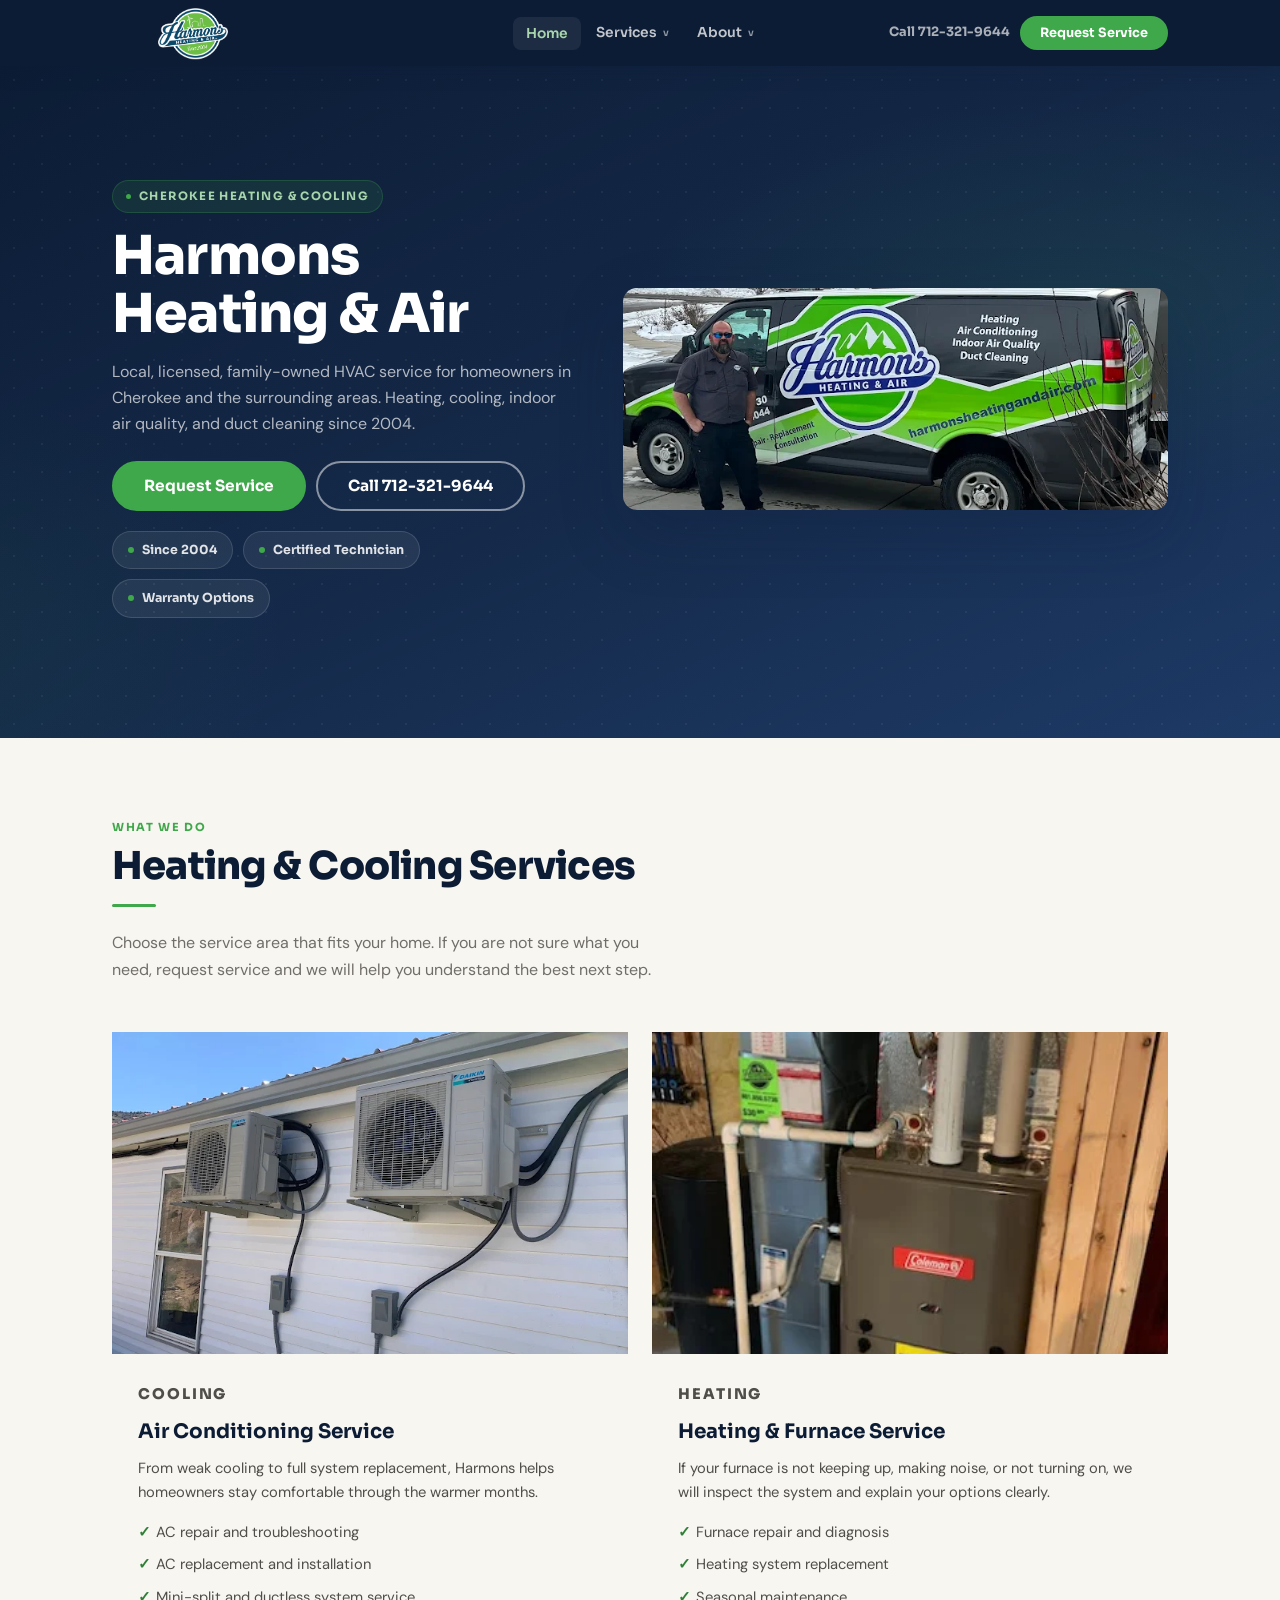
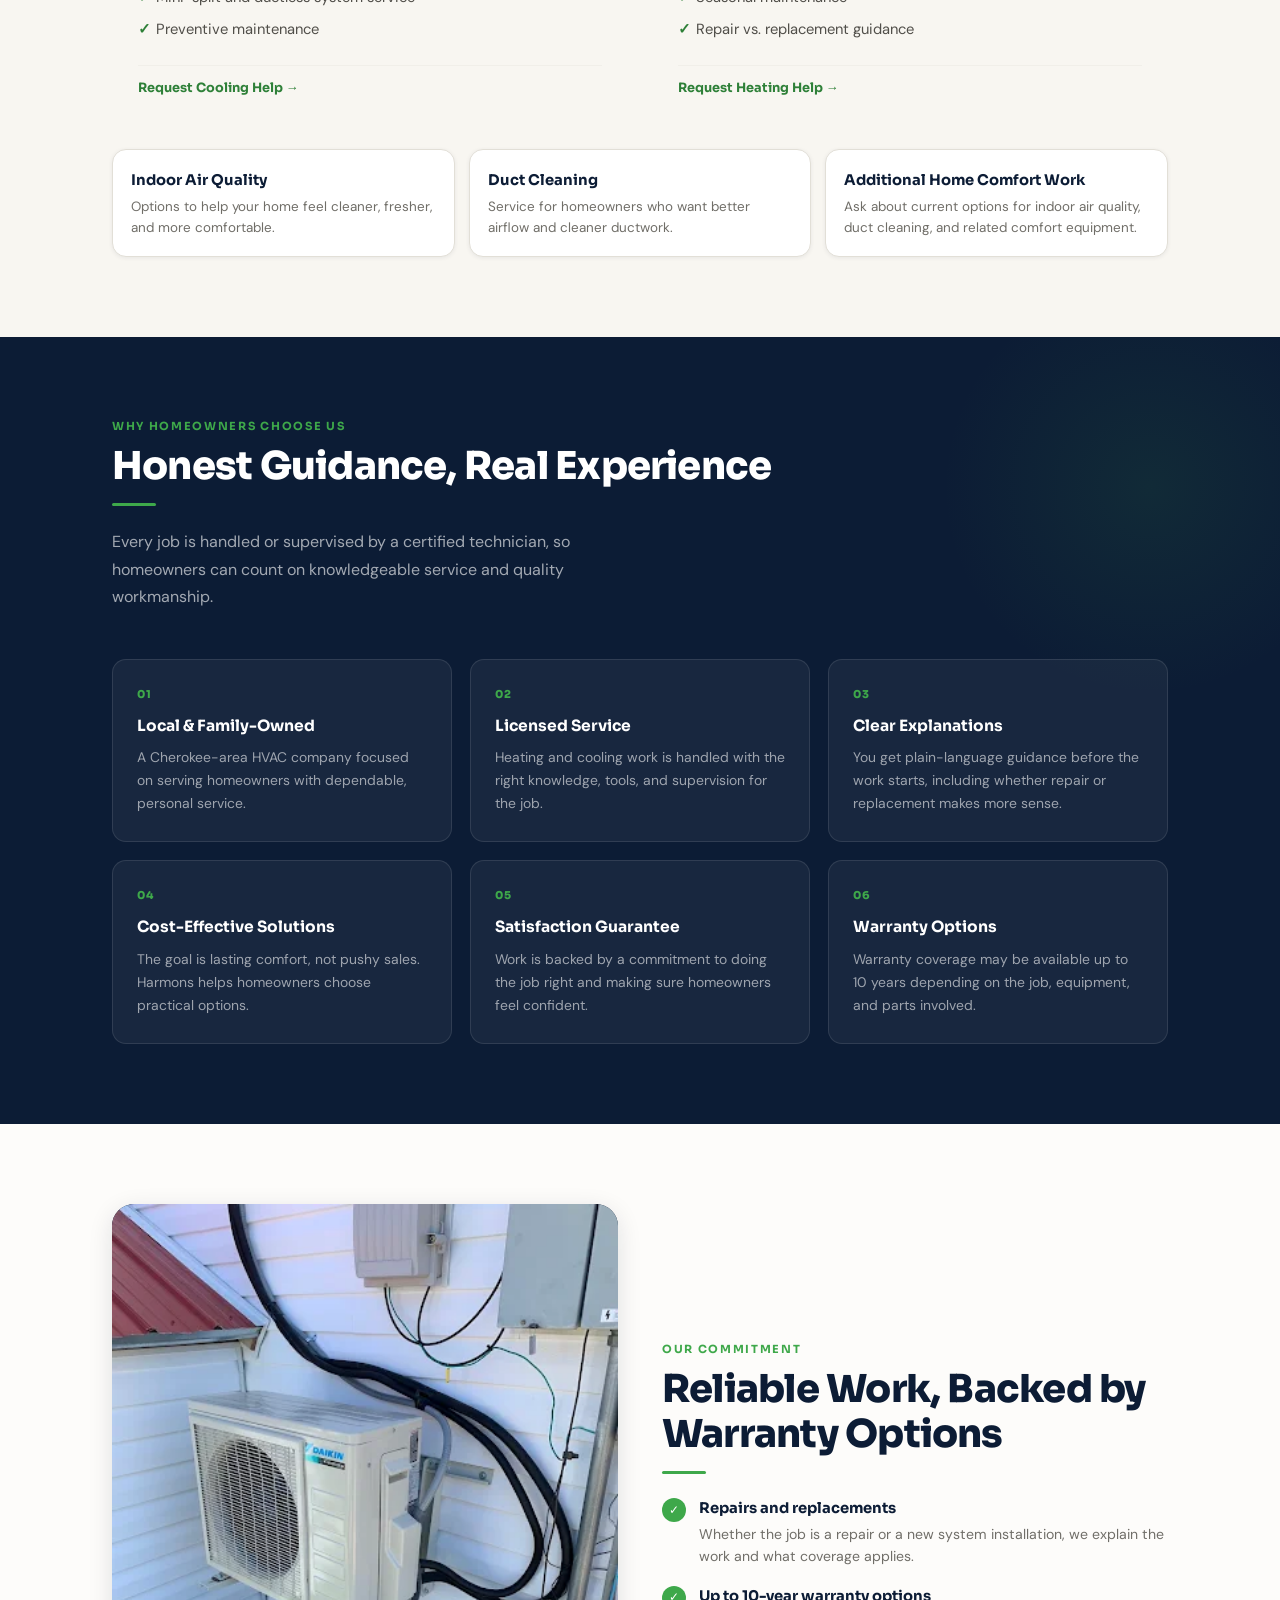
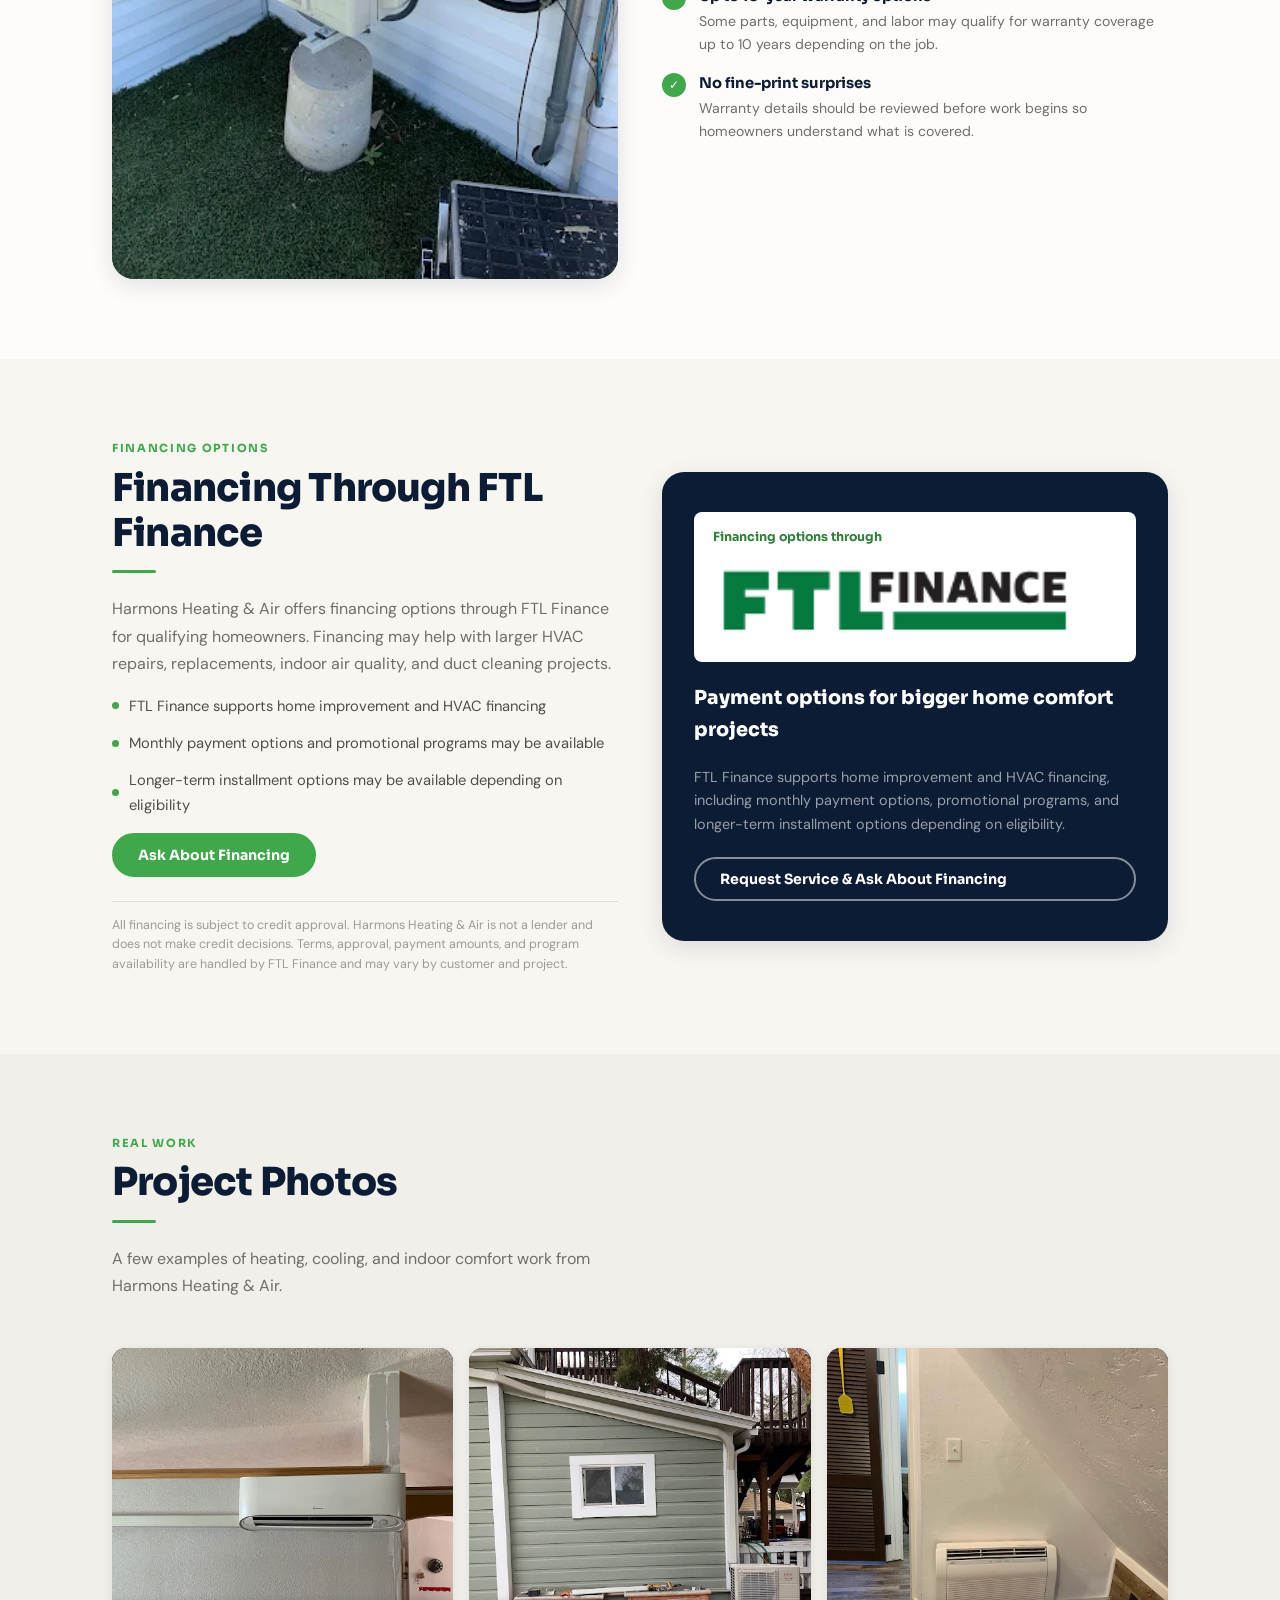
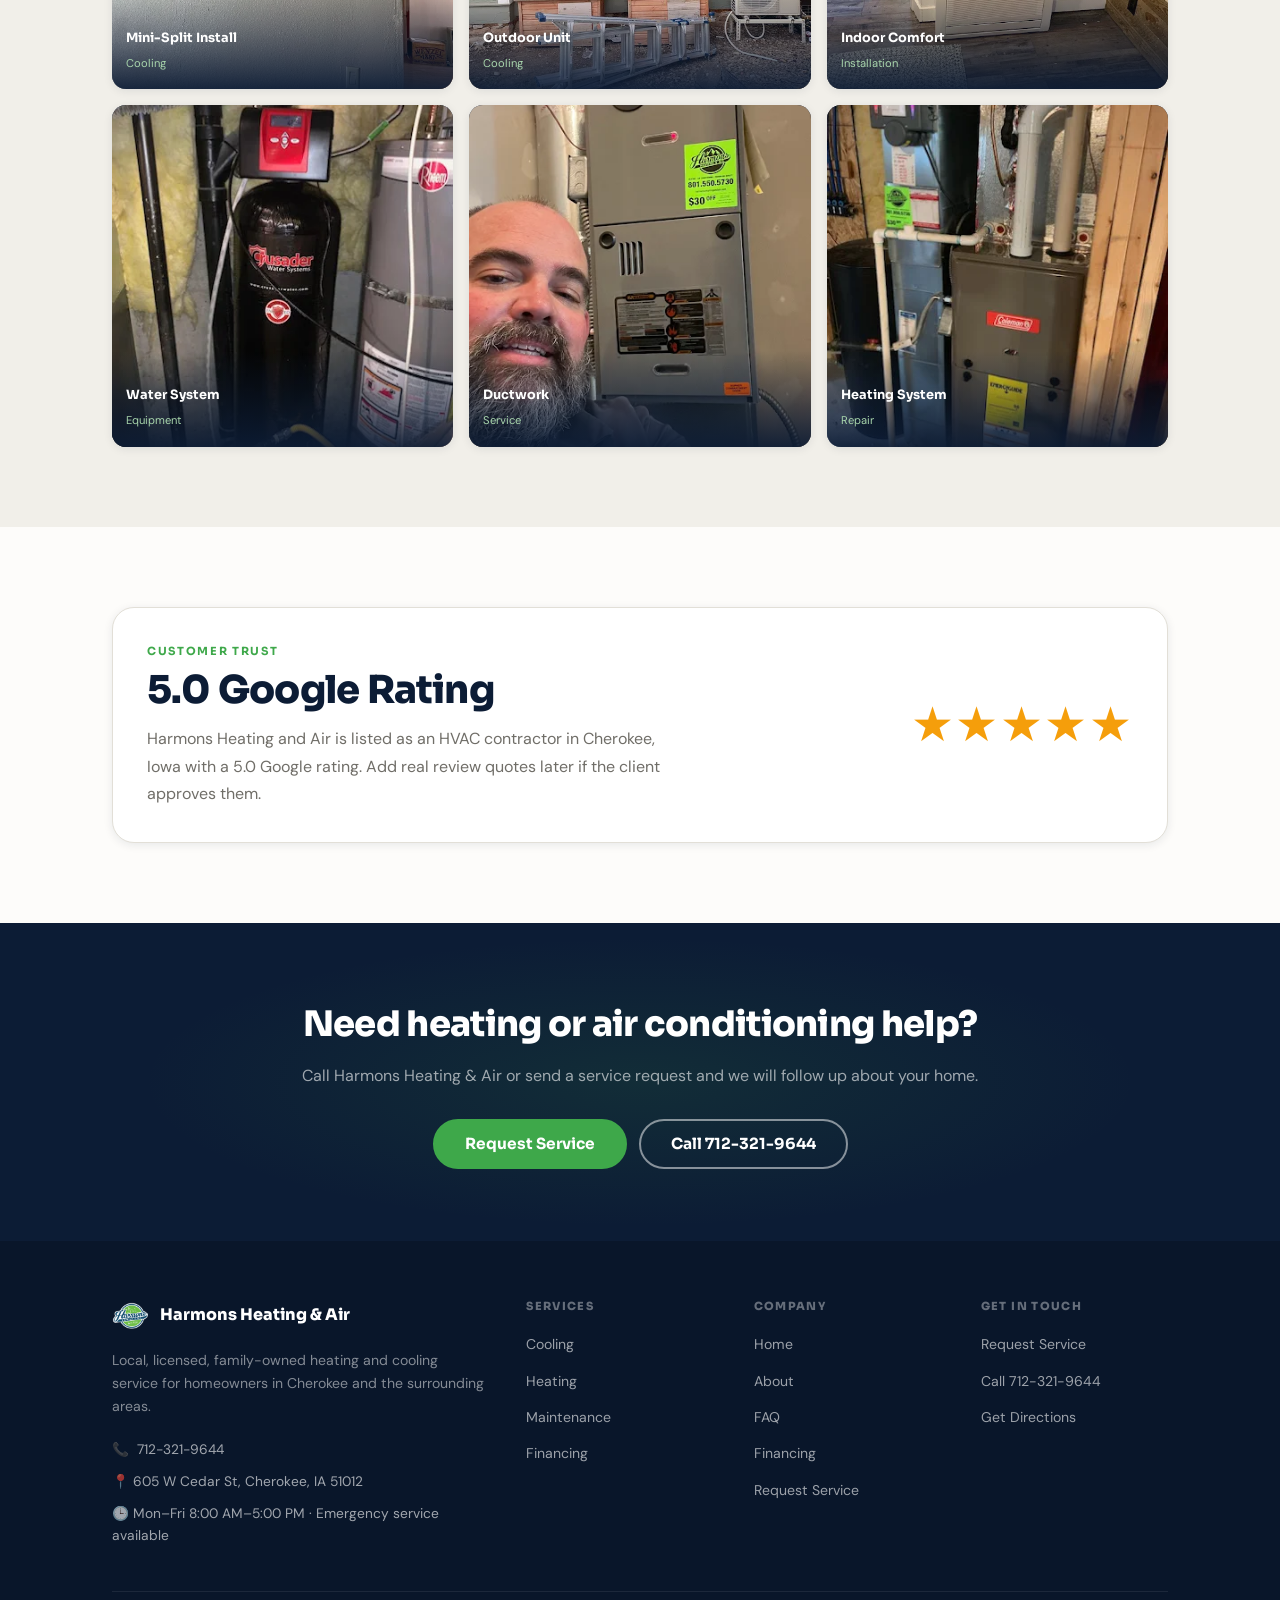
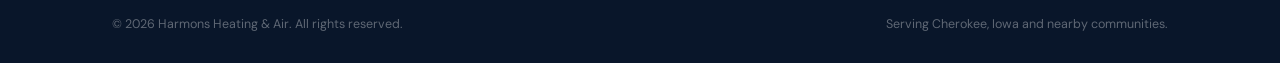
==== commit a9938003: "Refactor code structure for improved readability and maintainability, Added real full logo and real " ====
--- a/index.html
+++ b/index.html
@@ -41,7 +41,7 @@
   "openingHours": "Mo-Su 00:00-23:59"
 }
   </script>
-  <link rel="icon" type="image/png" href="img/favicon.png" />
+  <link rel="icon" type="image/jpeg" href="img/full_logo.png" />
 </head>
 
 <body>
@@ -58,8 +58,8 @@
   <nav class="nav-inner" aria-label="Main navigation">
     <a href="index.html" class="nav-logo" aria-label="Harmons Heating & Air home">
       <picture>
-        <source srcset="img/small_logo.png" media="(max-width: 559px)" />
-        <img src="img/full_logo.jpg" alt="Harmons Heating & Air" class="nav-logo-img" />
+        <source srcset="img/full_logo.png" media="(max-width: 559px)" />
+        <img src="img/full_logo.png" alt="Harmons Heating & Air" class="nav-logo-img" />
       </picture>
     </a>
 
@@ -137,16 +137,13 @@
 
         <div class="hero-content">
           <span class="hero-eyebrow">Cherokee Heating &amp; Cooling</span>
-          <h1 class="hero-h1">
-            Local Heating &amp; Air<br>
-            Service You Can<br>
-            <em>Count On</em>
-          </h1>
+          <h1 class="hero-h1">Harmons Heating &amp; Air</h1>
           <p class="hero-sub">
-            Harmons Heating &amp; Air is a local, licensed, family-owned HVAC company serving homeowners in Cherokee and the surrounding areas. We help with repairs, replacements, maintenance, and lasting indoor comfort solutions.
+            Local, licensed, family-owned HVAC service for homeowners in Cherokee and the surrounding areas. Heating, cooling, indoor air quality, and duct cleaning since 2004.
           </p>
           <div class="btn-group hero-actions">
             <a href="contact.html" class="btn btn-primary btn-lg">Request Service</a>
+            <a href="tel:+17123219644" class="btn btn-outline-white btn-lg">Call 712-321-9644</a>
           </div>
           <div class="trust-pills">
             <span class="trust-pill"><span class="trust-pill-dot"></span>Since 2004</span>
@@ -157,13 +154,6 @@
 
         <div class="hero-img-card has-photo reveal" aria-label="Harmons Heating and Air service van with technician">
           <img src="img/van-shawn.webp" alt="Harmons Heating and Air service van with technician" class="hero-img-photo" />
-          <div class="hero-img-overlay">
-            <div>
-              <div class="hero-overlay-label">Serving Cherokee Homeowners</div>
-              <div class="hero-overlay-sub">Heating, cooling, indoor air quality, and duct cleaning</div>
-            </div>
-            <div class="hero-overlay-stat">20+<br><span>YEARS</span></div>
-          </div>
         </div>
 
       </div>
@@ -204,7 +194,7 @@
 
         <article id="heating" class="service-category-card card reveal reveal-delay-2">
           <div class="service-category-media">
-            <img src="img/technician-furnace.webp" alt="Certified technician working near a furnace" />
+            <img src="img/heating.webp" alt="Certified technician working near a furnace" />
           </div>
           <div class="service-category-body">
             <p class="service-kicker">Heating</p>
@@ -336,24 +326,28 @@
       <div class="financing-split">
         <div class="reveal">
           <p class="section-label">Financing Options</p>
-          <h2 class="section-title">Financing Available</h2>
+          <!-- <div class="financing-logo-feature">
+            <span>Financing options through</span>
+            <span class="financing-logo-frame"><img src="img/ftl-finance-horizontal.png" alt="FTL Finance" class="financing-logo" /></span>
+          </div> -->
+          <h2 class="section-title">Financing Through FTL Finance</h2>
           <div class="divider"></div>
-          <p class="section-sub" style="margin-bottom: 0;">Heating and cooling repairs can be unexpected. Ask about financing options when you request service, especially for larger repairs or system replacements.</p>
+          <p class="section-sub" style="margin-bottom: 0;">Harmons Heating &amp; Air offers financing options through FTL Finance for qualifying homeowners. Financing may help with larger HVAC repairs, replacements, indoor air quality, and duct cleaning projects.</p>
           <div class="financing-bullets">
-            <div class="financing-bullet"><div class="financing-bullet-dot"></div>Available for qualifying homeowners</div>
-            <div class="financing-bullet"><div class="financing-bullet-dot"></div>Helpful for larger repairs or replacements</div>
-            <div class="financing-bullet"><div class="financing-bullet-dot"></div>Ask about current terms before work begins</div>
+            <div class="financing-bullet"><div class="financing-bullet-dot"></div>FTL Finance supports home improvement and HVAC financing</div>
+            <div class="financing-bullet"><div class="financing-bullet-dot"></div>Monthly payment options and promotional programs may be available</div>
+            <div class="financing-bullet"><div class="financing-bullet-dot"></div>Longer-term installment options may be available depending on eligibility</div>
           </div>
           <a href="contact.html" class="btn btn-primary" style="margin-bottom: 16px;">Ask About Financing</a>
-          <p class="financing-disclaimer">Financing availability and terms depend on the provider and customer eligibility. Confirm details directly before applying.</p>
+          <p class="financing-disclaimer">All financing is subject to credit approval. Harmons Heating &amp; Air is not a lender and does not make credit decisions. Terms, approval, payment amounts, and program availability are handled by FTL Finance and may vary by customer and project.</p>
         </div>
         <div class="financing-card reveal">
           <div class="financing-partner">
-            <span style="font-size:1.3rem;" aria-hidden="true">🤝</span>
-            <div class="financing-partner-label">Payment Options<br>For Qualified Customers</div>
-          </div>
-          <div class="financing-card-title">Do not wait on home comfort</div>
-          <p class="financing-card-sub">If your furnace or AC stops working, financing options may help you get your home comfortable again sooner.</p>
+            <span class="financing-partner-label">Financing options through</span>
+            <span class="financing-logo-frame"><img src="img/ftl-finance-horizontal.png" alt="FTL Finance" class="financing-logo" /></span>
+          </div>
+          <div class="financing-card-title">Payment options for bigger home comfort projects</div>
+          <p class="financing-card-sub">FTL Finance supports home improvement and HVAC financing, including monthly payment options, promotional programs, and longer-term installment options depending on eligibility.</p>
           <a href="contact.html" class="btn btn-outline-white">Request Service &amp; Ask About Financing</a>
         </div>
       </div>
@@ -373,12 +367,12 @@
         <p class="section-sub">A few examples of heating, cooling, and indoor comfort work from Harmons Heating &amp; Air.</p>
       </div>
       <div class="projects-grid photo-gallery">
-        <figure class="project-card reveal reveal-delay-1"><img src="img/mini-split-inside.webp" alt="Indoor mini-split unit installed on a wall"><figcaption><span class="project-label">Mini-Split Install</span><span class="project-sublabel">Cooling</span></figcaption></figure>
-        <figure class="project-card reveal reveal-delay-2"><img src="img/ac-unit-outside.webp" alt="Outdoor AC unit installed near a home"><figcaption><span class="project-label">Outdoor Unit</span><span class="project-sublabel">Cooling</span></figcaption></figure>
+        <figure class="project-card reveal reveal-delay-1"><img src="img/ac-inside(better-angle).webp" alt="Indoor mini-split unit installed on a wall"><figcaption><span class="project-label">Mini-Split Install</span><span class="project-sublabel">Cooling</span></figcaption></figure>
+        <figure class="project-card reveal reveal-delay-2"><img src="img/ac-unit-outisde.webp" alt="Outdoor AC unit installed near a home"><figcaption><span class="project-label">Outdoor Unit</span><span class="project-sublabel">Cooling</span></figcaption></figure>
         <figure class="project-card reveal reveal-delay-3"><img src="img/heating-inside.webp" alt="Indoor heating and cooling unit in a home"><figcaption><span class="project-label">Indoor Comfort</span><span class="project-sublabel">Installation</span></figcaption></figure>
         <figure class="project-card reveal reveal-delay-1"><img src="img/water-system.webp" alt="Water system installed near a water heater"><figcaption><span class="project-label">Water System</span><span class="project-sublabel">Equipment</span></figcaption></figure>
-        <figure class="project-card reveal reveal-delay-2"><img src="img/technician-ductwork.webp" alt="Technician working near ductwork"><figcaption><span class="project-label">Ductwork</span><span class="project-sublabel">Service</span></figcaption></figure>
-        <figure class="project-card reveal reveal-delay-3"><img src="img/duct-system.webp" alt="Heating system and ductwork"><figcaption><span class="project-label">Heating System</span><span class="project-sublabel">Repair</span></figcaption></figure>
+        <figure class="project-card reveal reveal-delay-2"><img src="img/gallery-shawn.webp" alt="Technician working near ductwork"><figcaption><span class="project-label">Ductwork</span><span class="project-sublabel">Service</span></figcaption></figure>
+        <figure class="project-card reveal reveal-delay-3"><img src="img/heating.webp" alt="Heating system and ductwork"><figcaption><span class="project-label">Heating System</span><span class="project-sublabel">Repair</span></figcaption></figure>
       </div>
     </div>
   </section>
@@ -427,7 +421,7 @@
 
       <div>
         <a href="index.html" class="footer-logo" aria-label="Harmons Heating & Air home">
-          <img src="img/small_logo.png" alt="" class="footer-logo-img" aria-hidden="true" />
+          <img src="img/full_logo.png" alt="" class="footer-logo-img" aria-hidden="true" />
           <span>Harmons Heating & Air</span>
         </a>
         <p class="footer-tagline">Local, licensed, family-owned heating and cooling service for homeowners in Cherokee and the surrounding areas.</p>
@@ -480,10 +474,3 @@
 <script src="scripts/main.js"></script>
 </body>
 </html>
-
-
-
-
-
-
-
--- a/styles/pages.css
+++ b/styles/pages.css
@@ -300,20 +300,85 @@
 
     .financing-partner {
       display: inline-flex;
-      align-items: center;
-      gap: 10px;
-      background: rgba(62,168,74,0.14);
-      border: 1px solid rgba(62,168,74,0.3);
+      align-items: flex-start;
+      flex-direction: column;
+      gap: 8px;
+      background: var(--white);
+      border: 1px solid rgba(255,255,255,0.22);
       border-radius: var(--r-sm);
-      padding: 11px 14px;
+      padding: 16px 18px;
+      width: 100%;
+      max-width: 100%;
     }
 
     .financing-partner-label {
       font-family: var(--font-display);
       font-size: 0.78rem;
       font-weight: 700;
-      color: var(--green-light);
+      color: var(--green-dark);
       line-height: 1.3;
+    }
+
+    .financing-logo-feature {
+      display: flex;
+      align-items: flex-start;
+      flex-direction: column;
+      gap: 10px;
+      width: fit-content;
+      max-width: 100%;
+      margin: 14px 0 18px;
+      padding: 16px 18px;
+      background: var(--white);
+      border: 1px solid var(--gray-200);
+      border-radius: var(--r-md);
+      box-shadow: var(--shadow-xs);
+      color: var(--gray-600);
+      font-size: 0.86rem;
+      font-weight: 800;
+    }
+
+    .financing-logo-feature-compact {
+      margin: 2px 0 18px;
+      width: 100%;
+    }
+
+    .financing-logo-frame {
+      display: flex;
+      align-items: center;
+      justify-content: center;
+      width: min(340px, 100%);
+      height: 82px;
+      overflow: hidden;
+      background: var(--white);
+    }
+
+    .financing-logo,
+    .financing-side-card .financing-logo {
+      display: block;
+      width: 100%;
+      max-width: none;
+      height: auto;
+      max-height: none;
+      object-fit: contain;
+      aspect-ratio: auto;
+    }
+
+    .financing-partner .financing-logo-frame {
+      width: min(360px, 100%);
+      height: 92px;
+    }
+
+    @media (max-width: 599px) {
+      .financing-logo-feature,
+      .financing-partner {
+        width: 100%;
+      }
+
+      .financing-logo-frame,
+      .financing-partner .financing-logo-frame {
+        max-width: 100%;
+        height: 76px;
+      }
     }
 
     .financing-card-title {
@@ -951,6 +1016,20 @@
       line-height: 1.5;
     }
 
+    .form-error-message {
+      display: none;
+      margin-top: 12px;
+      font-size: 0.86rem;
+      font-weight: 600;
+      color: #b91c1c;
+      text-align: center;
+      line-height: 1.5;
+    }
+
+    .form-error-message.visible {
+      display: block;
+    }
+
     /* ----- CONTACT SIDEBAR ----- */
     .contact-sidebar {
       display: flex;
@@ -1567,6 +1646,15 @@
 .financing-side-card img {
   aspect-ratio: 16/10;
 }
+.financing-side-card .financing-logo {
+  display: block;
+  width: 100%;
+  max-width: none;
+  height: auto;
+  max-height: none;
+  object-fit: contain;
+  aspect-ratio: auto;
+}
 .financing-side-body {
   padding: 24px 22px 26px;
 }
@@ -1655,3 +1743,137 @@
     bottom: 12px;
   }
 }
+
+/* ================================================================
+   Homepage hero simplification
+   ================================================================ */
+.home-hero {
+  min-height: auto;
+  padding: 34px 0 44px;
+}
+
+.home-hero-inner {
+  gap: 28px;
+}
+
+.hero-content {
+  max-width: 620px;
+}
+
+.hero-eyebrow {
+  margin-bottom: 14px;
+}
+
+.hero-h1 {
+  font-size: clamp(2rem, 9vw, 2.75rem);
+  line-height: 1.08;
+  letter-spacing: -0.015em;
+  margin-bottom: 16px;
+}
+
+.hero-sub {
+  max-width: 560px;
+  margin-bottom: 24px;
+  font-size: 1rem;
+  line-height: 1.62;
+}
+
+.hero-actions {
+  margin-bottom: 20px;
+  gap: 10px;
+}
+
+.hero-img-card.has-photo {
+  width: 100%;
+  aspect-ratio: 680 / 277;
+  border-radius: var(--r-md);
+}
+
+.hero-img-card.has-photo::after,
+.hero-img-overlay {
+  display: none;
+}
+
+.hero-img-card.has-photo .hero-img-photo {
+  object-fit: cover;
+  object-position: 48% 50%;
+}
+
+@media (max-width: 599px) {
+  .home-hero {
+    padding: 26px 0 36px;
+  }
+
+  .home-hero-inner {
+    gap: 22px;
+  }
+
+  .hero-eyebrow {
+    font-size: 0.64rem;
+    letter-spacing: 0.09em;
+    padding: 5px 10px;
+  }
+
+  .hero-h1 {
+    font-size: clamp(1.8rem, 8.5vw, 2.3rem);
+  }
+
+  .hero-sub {
+    font-size: 0.94rem;
+    line-height: 1.58;
+    margin-bottom: 20px;
+  }
+
+  .hero-actions .btn {
+    width: 100%;
+    justify-content: center;
+    padding: 14px 18px;
+  }
+
+  .trust-pills {
+    gap: 7px;
+  }
+
+  .trust-pill {
+    gap: 6px;
+    padding: 6px 10px;
+    font-size: 0.7rem;
+  }
+
+  .hero-img-card.has-photo {
+    min-height: 150px;
+    max-height: 210px;
+  }
+
+  .hero-img-card.has-photo .hero-img-photo {
+    object-position: 45% 50%;
+  }
+}
+
+@media (min-width: 600px) {
+  .hero-actions .btn {
+    width: auto;
+  }
+}
+
+@media (min-width: 900px) {
+  .home-hero {
+    min-height: calc(82vh - var(--nav-h));
+    padding: 58px 0 64px;
+  }
+
+  .home-hero-inner {
+    grid-template-columns: minmax(0, 0.92fr) minmax(420px, 1.08fr);
+    gap: 46px;
+  }
+
+  .hero-h1 {
+    font-size: clamp(2.55rem, 4.2vw, 3.45rem);
+  }
+
+  .hero-img-card.has-photo {
+    width: 100%;
+    max-width: 680px;
+    justify-self: end;
+  }
+}
